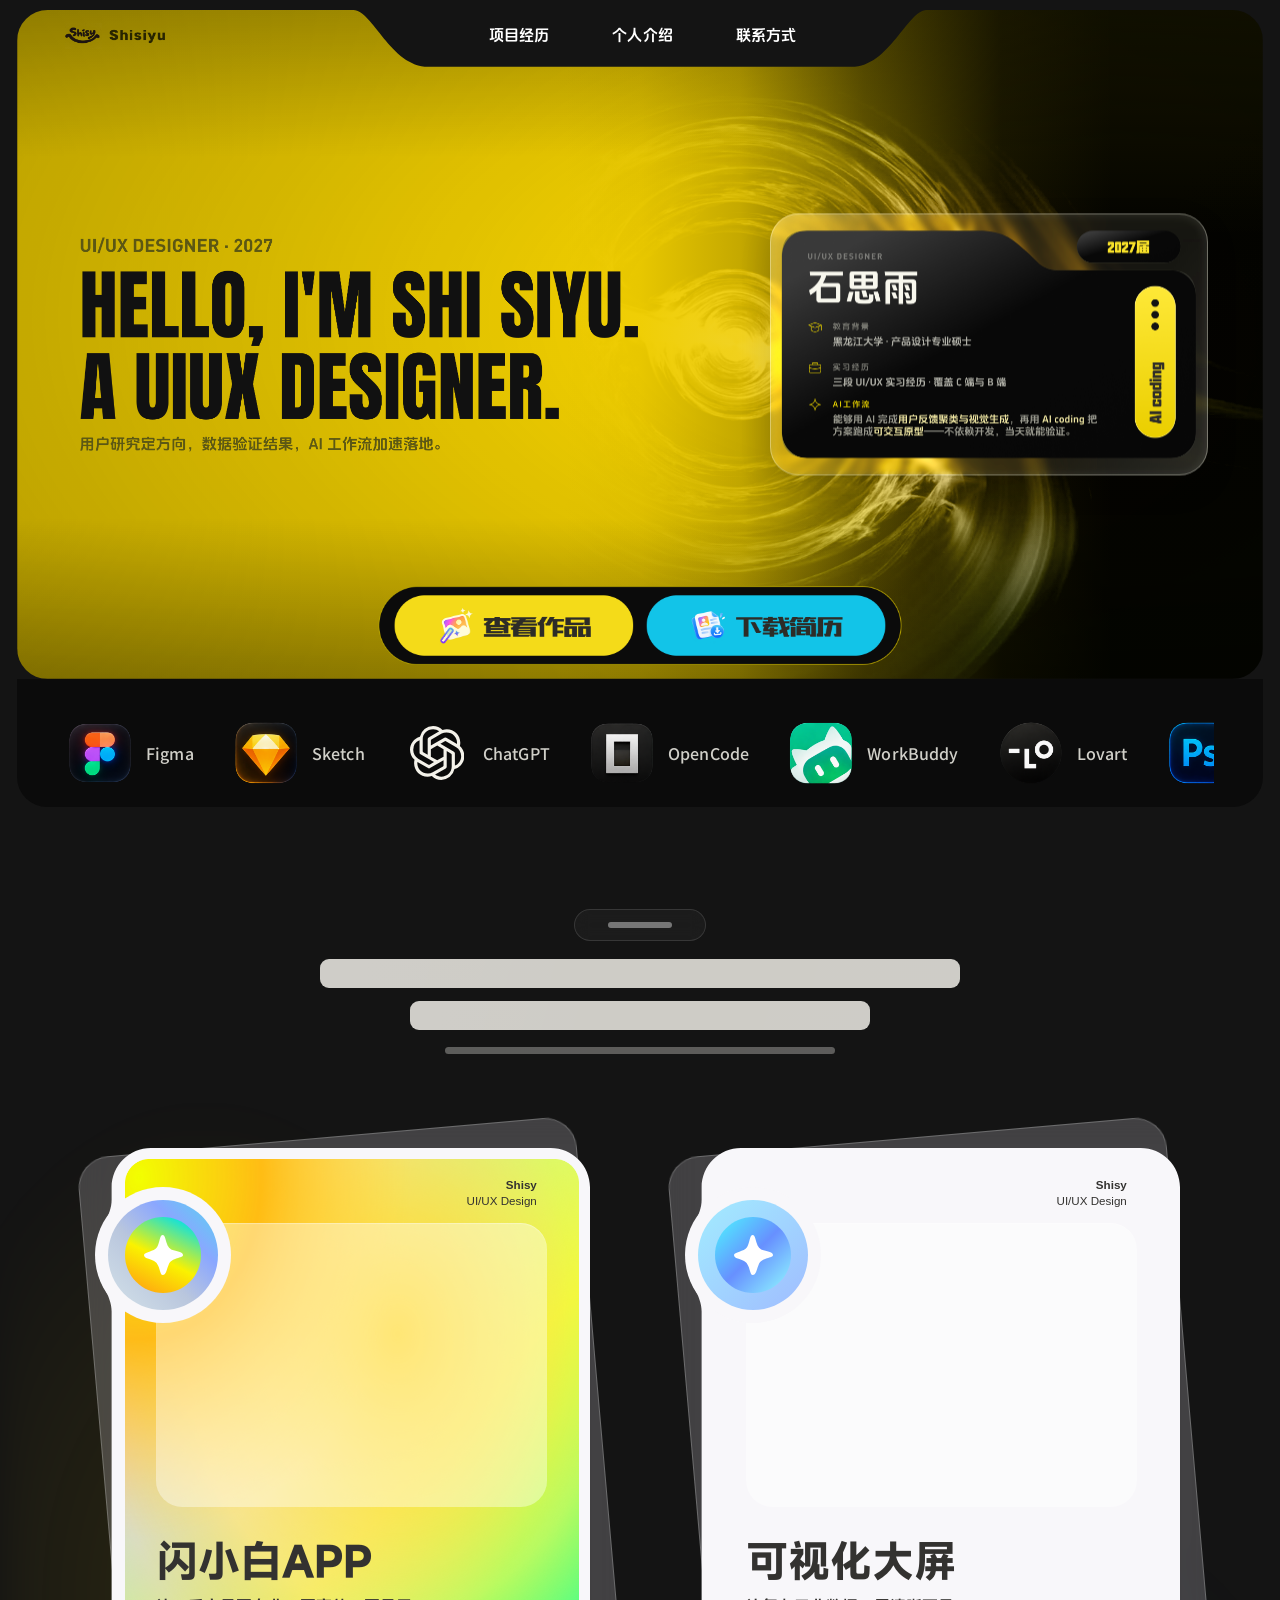
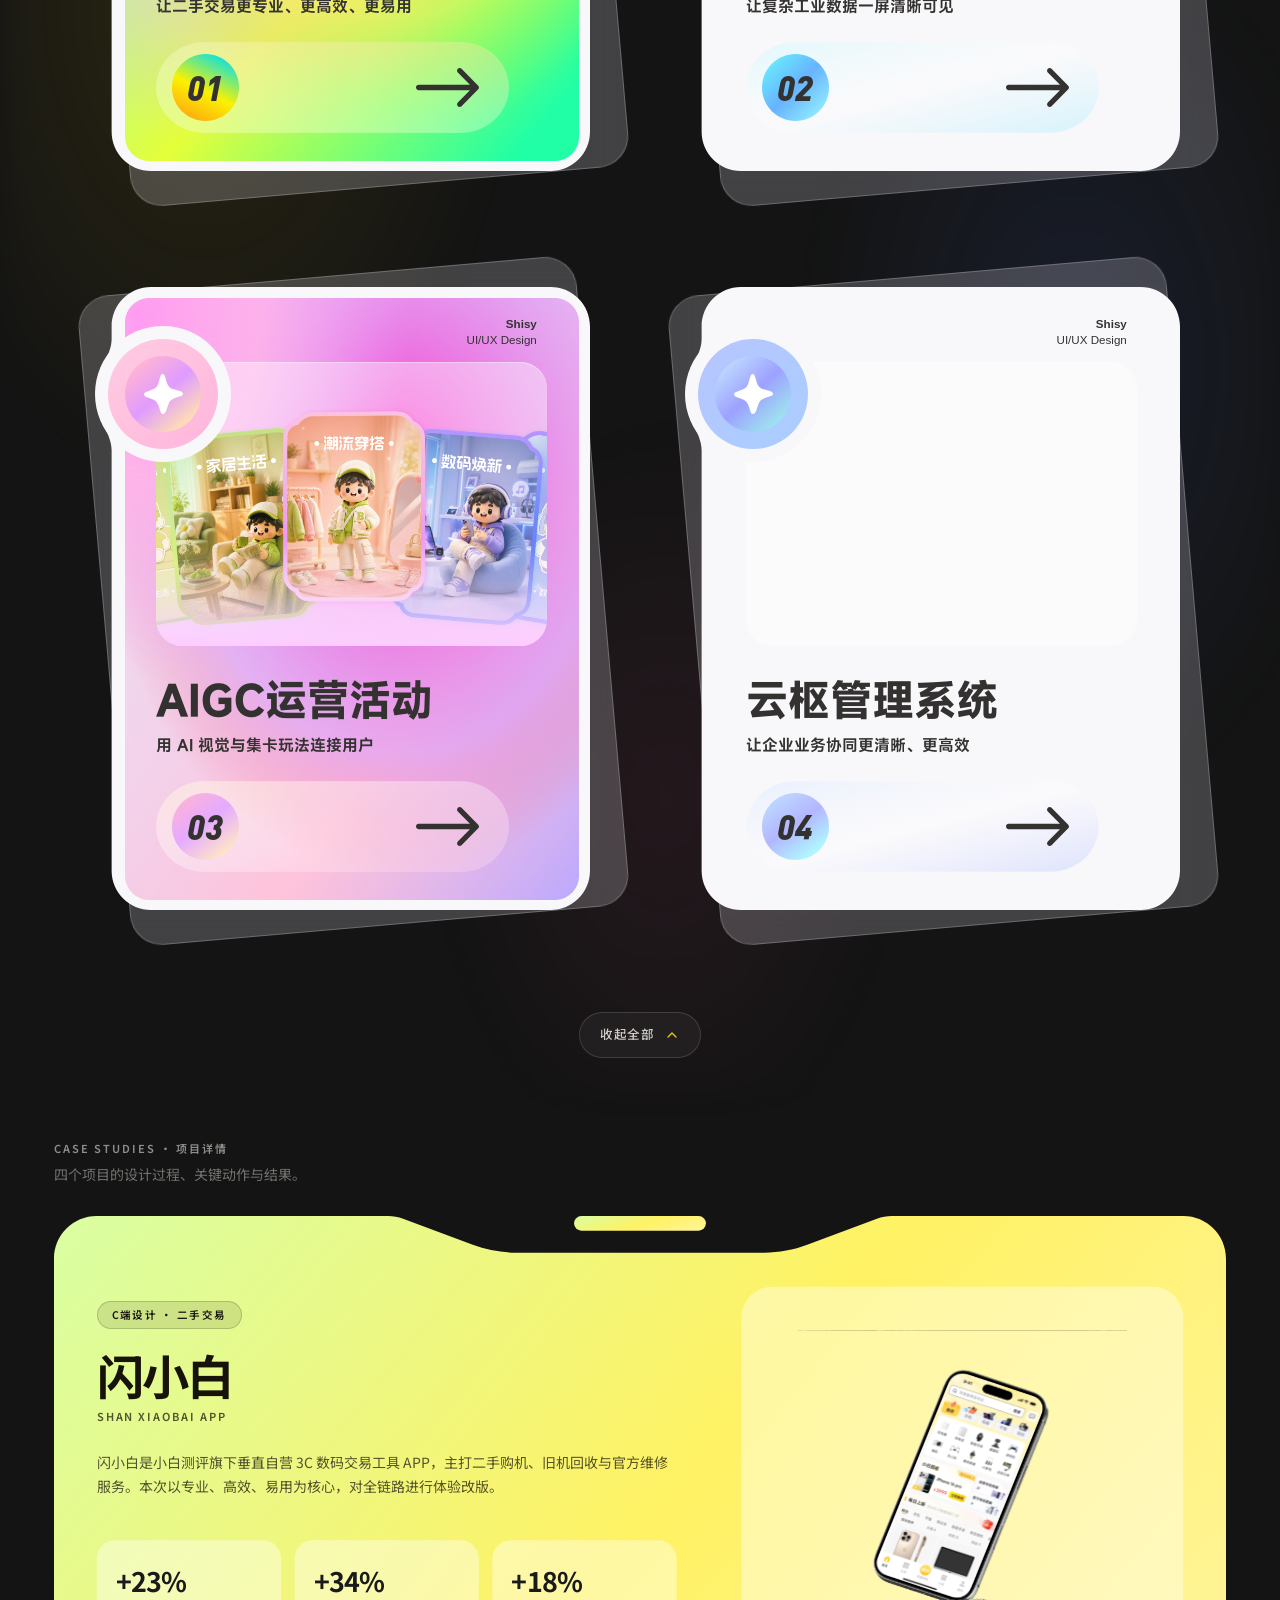
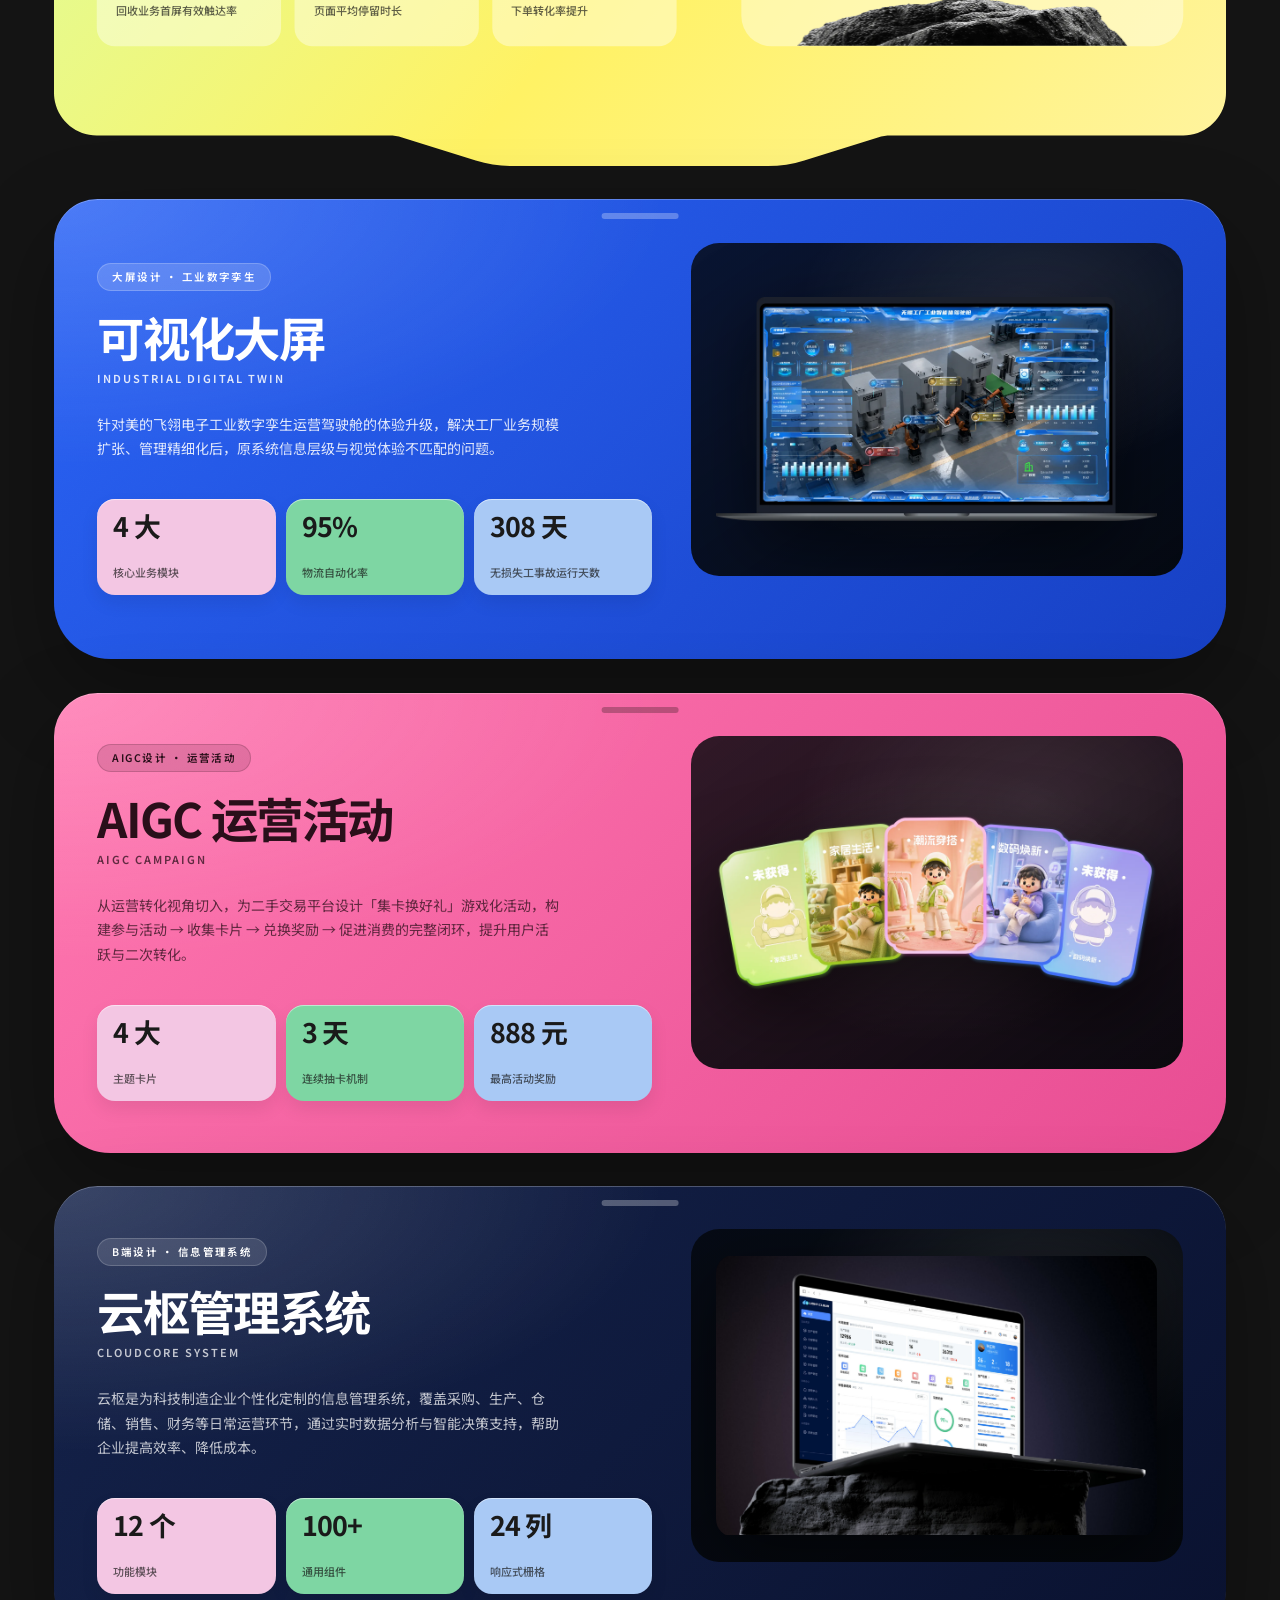
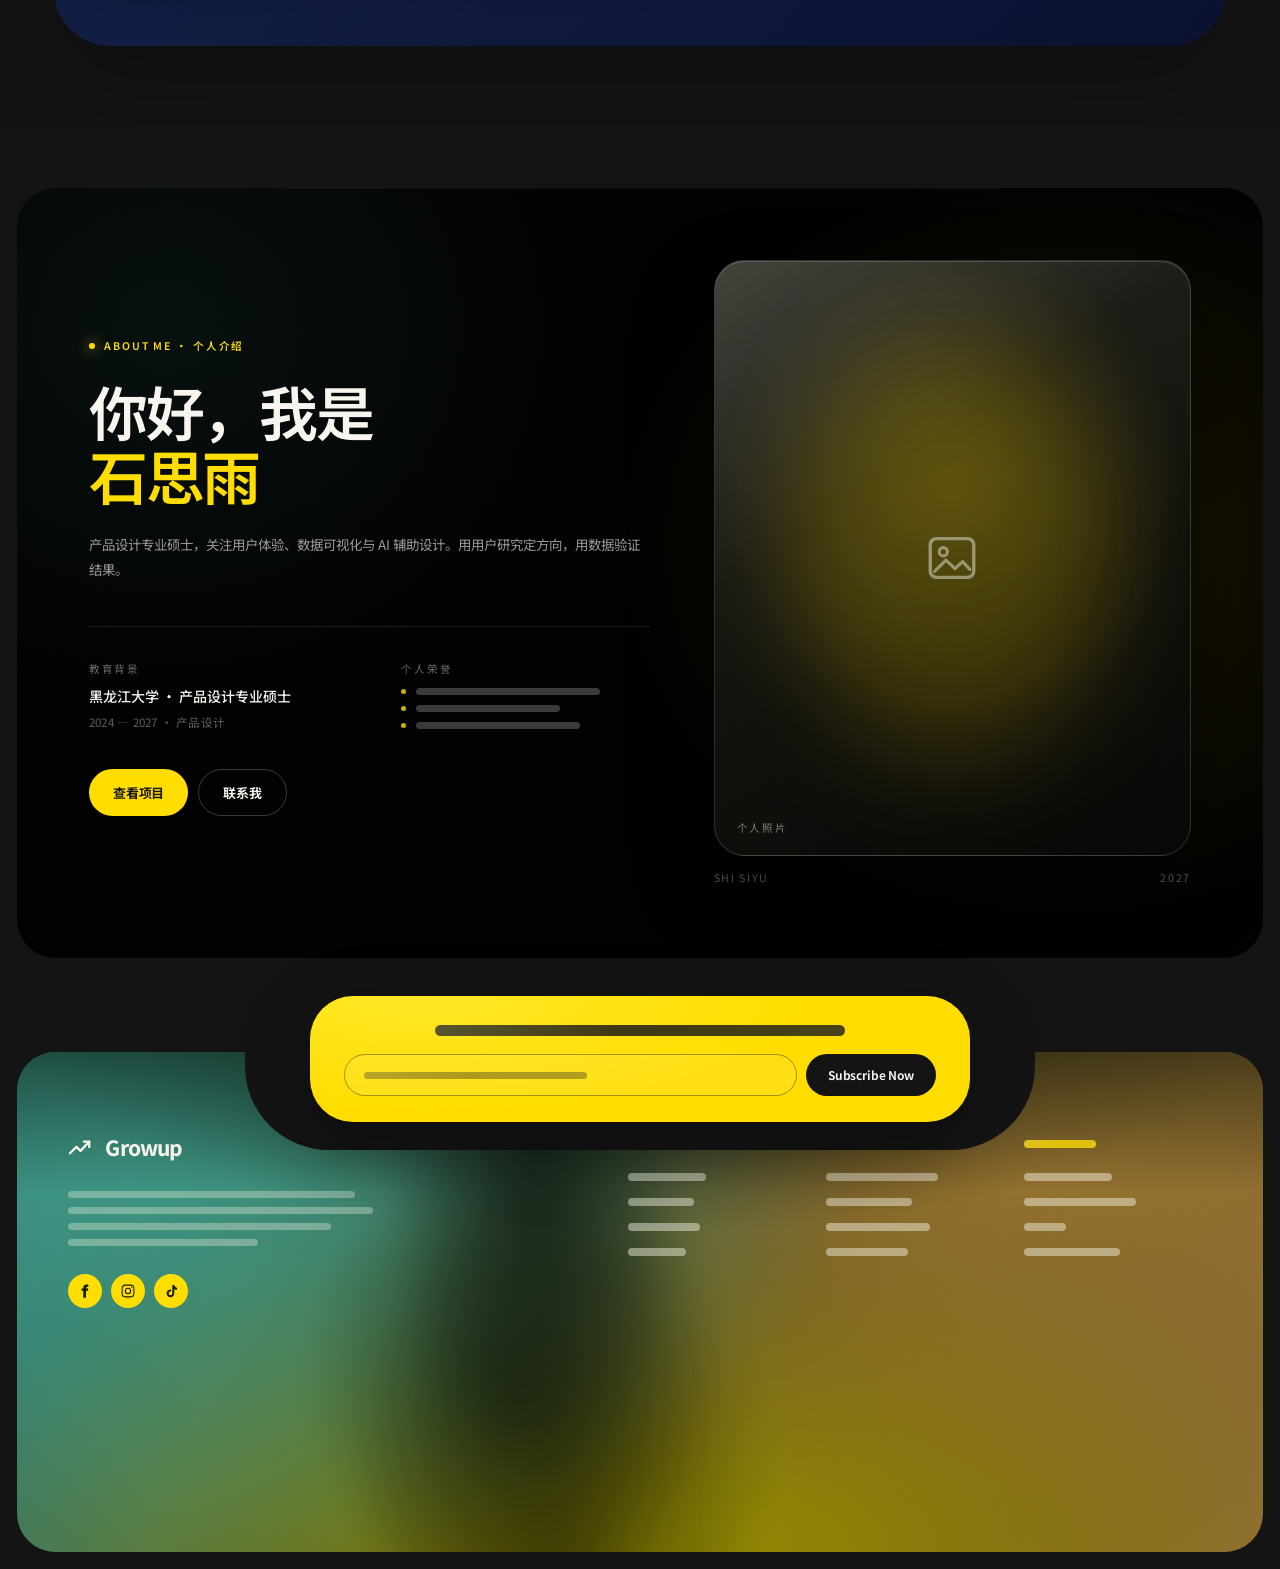
==== index.html @ ee3edb2d "Add three themed project case studies and direct portfolio links" ====
<!DOCTYPE html>
<html lang="zh-CN" class="js"><head>
  <meta charset="UTF-8">
  <meta name="viewport" content="width=device-width, initial-scale=1.0">
  <meta name="theme-color" content="#141414">
  <title>Fintech Layout Study — 排版复刻</title>
  <link rel="icon" href="data:image/svg+xml,%3Csvg xmlns='http://www.w3.org/2000/svg' viewBox='0 0 64 64'%3E%3Crect width='64' height='64' rx='16' fill='%23ffdd00'/%3E%3Cpath d='M12 42 26 28l8 8 18-20M40 16h12v12' fill='none' stroke='%23141414' stroke-width='5' stroke-linecap='round' stroke-linejoin='round'/%3E%3C/svg%3E">
  <script>document.documentElement.classList.add('js');</script>
  <link rel="preload" href="assets/fonts/anton-latin.woff2" as="font" type="font/woff2" crossorigin="">
  <link rel="stylesheet" href="assets/css/noto-sans-sc.css">
  <link rel="stylesheet" href="assets/css/style.css?v=20261119-projects3">
</head>
<body>

  <!-- ============================================================
       SVG SPRITE + SHAPES
       ============================================================ -->
  <svg class="svg-defs" aria-hidden="true" focusable="false">
    <defs>
      <symbol id="i-logo" viewBox="0 0 30 22">
        <path d="M2 17.5 8.7 10.8l4.2 4.2L21.9 5.5" fill="none" stroke="currentColor" stroke-width="2.4" stroke-linecap="round" stroke-linejoin="round"></path>
        <path d="M16.4 5.5h5.6v5.6" fill="none" stroke="currentColor" stroke-width="2.4" stroke-linecap="round" stroke-linejoin="round"></path>
      </symbol>

      <symbol id="i-search" viewBox="0 0 24 24">
        <circle cx="10.8" cy="10.8" r="6.8" fill="none" stroke="currentColor" stroke-width="1.8"></circle>
        <path d="m15.8 15.8 4.4 4.4" fill="none" stroke="currentColor" stroke-width="1.8" stroke-linecap="round"></path>
      </symbol>

      <symbol id="i-cap" viewBox="0 0 24 24">
        <path d="M2.5 9.2 12 4l9.5 5.2L12 14.5 2.5 9.2Z" fill="none" stroke="currentColor" stroke-width="1.4" stroke-linejoin="round"></path>
        <path d="M6.3 11.5v4.1c0 1.6 2.5 2.9 5.7 2.9s5.7-1.3 5.7-2.9v-4.1" fill="none" stroke="currentColor" stroke-width="1.4" stroke-linejoin="round"></path>
        <path d="M21.5 9.2v5.3" fill="none" stroke="currentColor" stroke-width="1.4" stroke-linecap="round"></path>
      </symbol>

      <symbol id="i-briefcase" viewBox="0 0 24 24">
        <rect x="3" y="7.2" width="18" height="12" rx="2.4" fill="none" stroke="currentColor" stroke-width="1.4"></rect>
        <path d="M9 7V5.5A1.5 1.5 0 0 1 10.5 4h3A1.5 1.5 0 0 1 15 5.5V7M3 12.2h18" fill="none" stroke="currentColor" stroke-width="1.4" stroke-linecap="round"></path>
        <path d="M10.2 12.2v2h3.6v-2" fill="none" stroke="currentColor" stroke-width="1.4"></path>
      </symbol>

      <symbol id="i-figma" viewBox="0 0 24 24">
        <path d="M15.852 8.981h-4.588V0h4.588c2.476 0 4.49 2.014 4.49 4.49s-2.014 4.491-4.49 4.491zM12.735 7.51h3.117c1.665 0 3.019-1.355 3.019-3.019s-1.355-3.019-3.019-3.019h-3.117V7.51zm0 1.471H8.148c-2.476 0-4.49-2.014-4.49-4.49S5.672 0 8.148 0h4.588v8.981zm-4.587-7.51c-1.665 0-3.019 1.355-3.019 3.019s1.354 3.02 3.019 3.02h3.117V1.471H8.148zm4.587 15.019H8.148c-2.476 0-4.49-2.014-4.49-4.49s2.014-4.49 4.49-4.49h4.588v8.98zM8.148 8.981c-1.665 0-3.019 1.355-3.019 3.019s1.355 3.019 3.019 3.019h3.117V8.981H8.148zM8.172 24c-2.489 0-4.515-2.014-4.515-4.49s2.014-4.49 4.49-4.49h4.588v4.441c0 2.503-2.047 4.539-4.563 4.539zm-.024-7.51a3.023 3.023 0 0 0-3.019 3.019c0 1.665 1.365 3.019 3.044 3.019 1.705 0 3.093-1.376 3.093-3.068v-2.97H8.148zm7.704 0h-.098c-2.476 0-4.49-2.014-4.49-4.49s2.014-4.49 4.49-4.49h.098c2.476 0 4.49 2.014 4.49 4.49s-2.014 4.49-4.49 4.49zm-.097-7.509c-1.665 0-3.019 1.355-3.019 3.019s1.355 3.019 3.019 3.019h.098c1.665 0 3.019-1.355 3.019-3.019s-1.355-3.019-3.019-3.019h-.098z" fill="currentColor"></path>
      </symbol>

      <symbol id="i-sketch" viewBox="0 0 24 24">
        <path d="M12 1.25l6.75 6.637V2L12 1.25zm0 0l-6.05 7h12.1l-6.05-7zm0 0L5.25 2v5.887L12 1.25zM5.25 2L0 9l4.416-.68L5.25 2zM0 9l11.959 13.703.008-.014L4.443 9H0zm18.75-7l.834 6.32L24 9l-5.25-7zM24 9h-4.506l-7.523 13.69.029.06L24 9zM12 22.75l-.031-.057-.008.012.039.045zM5.436 9l6.533 13.686L18.564 9H5.436Z" fill="currentColor"></path>
      </symbol>

      <symbol id="i-chatgpt" viewBox="0 0 24 24">
        <path d="M9.205 8.658v-2.26c0-.19.072-.333.238-.428l4.543-2.616c.619-.357 1.356-.523 2.117-.523 2.854 0 4.662 2.212 4.662 4.566 0 .167 0 .357-.024.547l-4.71-2.759a.797.797 0 00-.856 0l-5.97 3.473zm10.609 8.8V12.06c0-.333-.143-.57-.429-.737l-5.97-3.473 1.95-1.118a.433.433 0 01.476 0l4.543 2.617c1.309.76 2.189 2.378 2.189 3.948 0 1.808-1.07 3.473-2.76 4.163zM7.802 12.703l-1.95-1.142c-.167-.095-.239-.238-.239-.428V5.899c0-2.545 1.95-4.472 4.591-4.472 1 0 1.927.333 2.712.928L8.23 5.067c-.285.166-.428.404-.428.737v6.898zM12 15.128l-2.795-1.57v-3.33L12 8.658l2.795 1.57v3.33L12 15.128zm1.796 7.23c-1 0-1.927-.332-2.712-.927l4.686-2.712c.285-.166.428-.404.428-.737v-6.898l1.974 1.142c.167.095.238.238.238.428v5.233c0 2.545-1.974 4.472-4.614 4.472zm-5.637-5.303l-4.544-2.617c-1.308-.761-2.188-2.378-2.188-3.948A4.482 4.482 0 014.21 6.327v5.423c0 .333.143.571.428.738l5.947 3.449-1.95 1.118a.432.432 0 01-.476 0zm-.262 3.9c-2.688 0-4.662-2.021-4.662-4.519 0-.19.024-.38.047-.57l4.686 2.71c.286.167.571.167.856 0l5.97-3.448v2.26c0 .19-.07.333-.237.428l-4.543 2.616c-.619.357-1.356.523-2.117.523zm5.899 2.83a5.947 5.947 0 005.827-4.756C22.287 18.339 24 15.84 24 13.296c0-1.665-.713-3.282-1.998-4.448.119-.5.19-.999.19-1.498 0-3.401-2.759-5.947-5.946-5.947-.642 0-1.26.095-1.88.31A5.962 5.962 0 0010.205 0a5.947 5.947 0 00-5.827 4.757C1.713 5.447 0 7.945 0 10.49c0 1.666.713 3.283 1.998 4.448-.119.5-.19 1-.19 1.499 0 3.401 2.759 5.946 5.946 5.946.642 0 1.26-.095 1.88-.309a5.96 5.96 0 004.162 1.713z" fill="currentColor"></path>
      </symbol>

      <symbol id="i-opencode" viewBox="0 0 24 24">
        <path d="M22 24H2V0h20zM17 4.8H7v14.4h10z" fill="currentColor"></path>
      </symbol>

      <symbol id="i-wolkbuddy" viewBox="0 0 24 24">
        <path d="M5 4h14a3 3 0 0 1 3 3v7a3 3 0 0 1-3 3h-6l-4.5 3v-3H5a3 3 0 0 1-3-3V7a3 3 0 0 1 3-3Z" fill="none" stroke="currentColor" stroke-width="1.35" stroke-linejoin="round"></path>
        <circle cx="9" cy="10.5" r="1" fill="currentColor"></circle>
        <circle cx="15" cy="10.5" r="1" fill="currentColor"></circle>
        <path d="M9 13.5c.8.8 1.8 1.2 3 1.2s2.2-.4 3-1.2" fill="none" stroke="currentColor" stroke-width="1.35" stroke-linecap="round"></path>
      </symbol>

      <symbol id="i-lovart" viewBox="0 0 24 24">
        <path d="M12 2c1.3 5.8 3.9 8.4 9.7 9.7-5.8 1.3-8.4 3.9-9.7 9.7-1.3-5.8-3.9-8.4-9.7-9.7C8.1 10.4 10.7 7.8 12 2Z" fill="none" stroke="currentColor" stroke-width="1.35" stroke-linejoin="round"></path>
        <circle cx="19.2" cy="4.8" r="1.15" fill="currentColor"></circle>
      </symbol>

      <symbol id="i-ps" viewBox="0 0 32 32">
        <rect x="3" y="3" width="26" height="26" rx="6" fill="none" stroke="currentColor" stroke-width="1.5"></rect>
        <text x="16" y="21" text-anchor="middle" font-family="Noto Sans SC, Arial, sans-serif" font-size="11" font-weight="600" fill="currentColor">Ps</text>
      </symbol>

      <symbol id="i-ai" viewBox="0 0 32 32">
        <rect x="3" y="3" width="26" height="26" rx="6" fill="none" stroke="currentColor" stroke-width="1.5"></rect>
        <text x="16" y="21" text-anchor="middle" font-family="Noto Sans SC, Arial, sans-serif" font-size="11" font-weight="600" fill="currentColor">Ai</text>
      </symbol>

      <symbol id="i-c4d" viewBox="0 0 24 24">
        <path d="M12 2.8 21 7.5v9L12 21.2 3 16.5v-9L12 2.8Z" fill="none" stroke="currentColor" stroke-width="1.4" stroke-linejoin="round"></path>
        <path d="M3 7.5 12 12l9-4.5M12 12v9.2" fill="none" stroke="currentColor" stroke-width="1.4" stroke-linejoin="round"></path>
      </symbol>

      <symbol id="i-arrow" viewBox="0 0 24 24">
        <path d="M6 18 18 6M8.5 6H18v9.5" fill="none" stroke="currentColor" stroke-width="1.8" stroke-linecap="round" stroke-linejoin="round"></path>
      </symbol>

      <symbol id="i-chevron" viewBox="0 0 24 24">
        <path d="m6 9 6 6 6-6" fill="none" stroke="currentColor" stroke-width="1.8" stroke-linecap="round" stroke-linejoin="round"></path>
      </symbol>

      <symbol id="i-menu" viewBox="0 0 24 24">
        <path d="M4 8h16M4 16h16" fill="none" stroke="currentColor" stroke-width="1.8" stroke-linecap="round"></path>
      </symbol>

      <symbol id="i-close" viewBox="0 0 24 24">
        <path d="M6 6l12 12M18 6 6 18" fill="none" stroke="currentColor" stroke-width="1.8" stroke-linecap="round"></path>
      </symbol>

      <symbol id="i-star8" viewBox="0 0 44 44">
        <g fill="none" stroke="currentColor" stroke-width="1.25" stroke-linecap="round">
          <path d="M22 3v38M3 22h38M8.6 8.6l26.8 26.8M35.4 8.6 8.6 35.4"></path>
          <circle cx="22" cy="22" r="2.2"></circle>
        </g>
      </symbol>

      <symbol id="i-rings" viewBox="0 0 54 40">
        <g fill="none" stroke="currentColor" stroke-width="1.3">
          <circle cx="19" cy="20" r="14.5"></circle>
          <circle cx="35" cy="20" r="14.5"></circle>
        </g>
      </symbol>

      <symbol id="i-star4" viewBox="0 0 48 48">
        <path d="M24 2.5c2.2 14.2 7.3 19.3 21.5 21.5C31.3 26.2 26.2 31.3 24 45.5 21.8 31.3 16.7 26.2 2.5 24 16.7 21.8 21.8 16.7 24 2.5Z" fill="none" stroke="currentColor" stroke-width="1.35" stroke-linejoin="round"></path>
      </symbol>

      <symbol id="i-eyes" viewBox="0 0 78 44">
        <path d="M22 2C10.4 2 1 10.7 1 22s9.4 20 21 20c7 0 13.1-3.1 17-8 3.9 4.9 10 8 17 8 11.6 0 21-9 21-20S67.6 2 56 2c-7 0-13.1 3.1-17 8-3.9-4.9-10-8-17-8Z" fill="currentColor"></path>
        <ellipse cx="16.6" cy="18.6" rx="7.1" ry="5.8" fill="#fff" transform="rotate(-27 16.6 18.6)"></ellipse>
        <ellipse cx="60.4" cy="18.6" rx="7.1" ry="5.8" fill="#fff" transform="rotate(27 60.4 18.6)"></ellipse>
      </symbol>

      <symbol id="i-award" viewBox="0 0 34 34">
        <circle cx="17" cy="17" r="14.6" fill="none" stroke="currentColor" stroke-width="1.2"></circle>
        <path d="M17 8.4c1.1 4.7 2.9 6.5 7.6 7.6-4.7 1.1-6.5 2.9-7.6 7.6-1.1-4.7-2.9-6.5-7.6-7.6 4.7-1.1 6.5-2.9 7.6-7.6Z" fill="currentColor"></path>
        <path d="M9.2 25.4c2.2 1.7 4.7 2.6 7.8 2.6s5.7-.9 7.8-2.6" fill="none" stroke="currentColor" stroke-width="1.2" stroke-linecap="round"></path>
      </symbol>

      <symbol id="i-award-alt" viewBox="0 0 34 34">
        <circle cx="17" cy="17" r="14.6" fill="none" stroke="currentColor" stroke-width="1.2"></circle>
        <path d="M9 23.5 13.2 15l3.7 5.2 3.8-8 4.4 11.3" fill="none" stroke="currentColor" stroke-width="1.25" stroke-linecap="round" stroke-linejoin="round"></path>
        <circle cx="17" cy="17" r="12.7" fill="none" stroke="currentColor" stroke-width="1.2" stroke-dasharray="1 4" opacity=".5"></circle>
      </symbol>

      <symbol id="i-image" viewBox="0 0 24 24">
        <rect x="3" y="4" width="18" height="16" rx="2.5" fill="none" stroke="currentColor" stroke-width="1.4"></rect>
        <circle cx="8.4" cy="9.4" r="1.7" fill="none" stroke="currentColor" stroke-width="1.3"></circle>
        <path d="m4.8 17.5 4.7-4.6 3.7 3.5 3.2-2.9 3 3.2" fill="none" stroke="currentColor" stroke-width="1.3" stroke-linecap="round" stroke-linejoin="round"></path>
      </symbol>

      <symbol id="i-facebook" viewBox="0 0 24 24">
        <path d="M14 8.2V6.7c0-.7.4-1.1 1.2-1.1h1.7V2.3c-.4-.1-1.5-.1-2.8-.1-2.8 0-4.7 1.7-4.7 4.8v1.2H6.8v3.4h2.6V22h4.1v-10.4h3l.4-3.4h-3Z" fill="currentColor"></path>
      </symbol>

      <symbol id="i-instagram" viewBox="0 0 24 24">
        <g fill="none" stroke="currentColor" stroke-width="1.6">
          <rect x="3.2" y="3.2" width="17.6" height="17.6" rx="5"></rect>
          <circle cx="12" cy="12" r="4"></circle>
          <circle cx="17.5" cy="6.7" r=".9" fill="currentColor" stroke="none"></circle>
        </g>
      </symbol>

      <symbol id="i-tiktok" viewBox="0 0 24 24">
        <path d="M14.1 3h3c.3 2.2 1.7 3.8 4 4.1v3.1a8 8 0 0 1-4.1-1.3v6.6a5.8 5.8 0 1 1-5-5.7v3.2a2.7 2.7 0 1 0 1.9 2.6V3Z" fill="currentColor"></path>
      </symbol>

      <symbol id="i-check" viewBox="0 0 24 24">
        <path d="m4 12.5 5 5L20 6" fill="none" stroke="currentColor" stroke-width="2.2" stroke-linecap="round" stroke-linejoin="round"></path>
      </symbol>

      <!-- Wavy cards: outer-left, centre, outer-right -->
      <clipPath id="clip-card-left" clipPathUnits="objectBoundingBox">
        <path d="M.06 0H.985C.995 0 1 .015 1 .035V.18C1 .27.987 .33.987 .42s.013.24.013.33v.215C1 .985.995 1 .985 1H.06C.025 1 0 .975 0 .94V.06C0 .025.025 0 .06 0Z"></path>
      </clipPath>
      <clipPath id="clip-card-mid" clipPathUnits="objectBoundingBox">
        <path d="M.02 0H.98C.99 0 1 .01 1 .02v.18c0 .09-.013.15-.013.24s.013.15.013.24v.3C1 .99.99 1 .98 1H.02C.01 1 0 .99 0 .98v-.3c0-.09.013-.15.013-.24S0 .35 0 .26V.02C0 .01.01 0 .02 0Z"></path>
      </clipPath>
      <clipPath id="clip-card-right" clipPathUnits="objectBoundingBox">
        <path d="M.02 0H.94C.975 0 1 .025 1 .06v.88C1 .975.975 1 .94 1H.02C.01 1 0 .99 0 .98v-.33c0-.09.013-.15.013-.24S0 .33 0 .24V.02C0 .01.01 0 .02 0Z"></path>
      </clipPath>

      <!-- Large panels: top scoop + bottom lip -->
      <clipPath id="clip-panel" clipPathUnits="objectBoundingBox">
        <path d="M.045 0H.335C.4 0 .43 .062 .5 .062S.6 0 .665 0H.955C.98 0 1 .02 1 .045V.9C1 .93.98 .952.955 .952H.67C.62 .952 .6 1 .54 1H.46C.4 1 .38 .952 .33 .952H.045C.02 .952 0 .93 0 .9V.045C0 .02.02 0 .045 0Z"></path>
      </clipPath>

      <clipPath id="clip-panel-top" clipPathUnits="objectBoundingBox">
        <path d="M.045 0H.335C.4 0 .43 .062 .5 .062S.6 0 .665 0H.955C.98 0 1 .02 1 .045V.955C1 .98.98 1 .955 1H.045C.02 1 0 .98 0 .955V.045C0 .02.02 0 .045 0Z"></path>
      </clipPath>

      <!-- The desktop navigation is a cutout in the hero media itself. -->
      <clipPath id="clip-hero-navigation" clipPathUnits="objectBoundingBox">
        <path d="M0 0H.27C.285 0 .30 .085 .33 .085H.67C.70 .085 .715 0 .73 0H1V1H0Z"></path>
      </clipPath>

      <!-- Exported card foreground; the rear glass is rendered live in CSS. -->
      <clipPath id="clip-hero-card-foreground" clipPathUnits="objectBoundingBox">
        <path transform="scale(.0005773672 .0009689922)" d="M148 66H825C930 66 967 105 1026 158L1066 198Q1095 223 1140 223H1584Q1684 223 1684 323V864Q1684 964 1584 964H148Q48 964 48 864V166Q48 66 148 66Z"></path>
        <rect x=".7009238" y=".0639535" width=".2367206" height=".1240310" rx=".0369515" ry=".0620155"></rect>
      </clipPath>

      <!-- Name card: black inner card with a scooped top-right shoulder -->
      <clipPath id="clip-profile-inner" clipPathUnits="objectBoundingBox">
        <path d="M.06 0H.5C.555 0 .58 .03 .605 .08L.655 .18C.675 .22 .71 .245 .76 .245H.94C.975 .245 1 .27 1 .305V.94C1 .975 .975 1 .94 1H.06C.025 1 0 .975 0 .94V.06C0 .025 .025 0 .06 0Z"></path>
      </clipPath>
    </defs>
  </svg>

  <!-- ============================================================
       HERO
       ============================================================ -->
  <div class="hero-wrap">

    <header class="site-header">
      <div class="header-inner">
        <a class="brand" href="#" aria-label="Shisy Shisiyu 首页">
          <img class="brand-logo" src="assets/hero/logo.png" alt="Shisy Shisiyu">
        </a>

        <nav class="nav-links" aria-label="主导航" style="width: 240.021px; height: 50.6667px;">
          <a href="#projects" style="font-size: 15px;">项目经历</a>
          <a href="#about" style="font-size: 15px;">个人介绍</a>
          <a href="#contact" style="font-size: 15px;">联系方式</a>
        </nav>

        <div class="header-actions">
          <button class="icon-btn menu-btn" type="button" aria-label="Open menu" aria-expanded="false">
            <svg><use href="#i-menu"></use></svg>
          </button>
        </div>
      </div>

      <div class="mobile-panel" aria-label="Mobile navigation">
        <nav>
          <a href="#projects">项目经历 <svg><use href="#i-arrow"></use></svg></a>
          <a href="#about">个人介绍 <svg><use href="#i-arrow"></use></svg></a>
          <a href="#contact">联系方式 <svg><use href="#i-arrow"></use></svg></a>
        </nav>
      </div>
    </header>

    <section class="hero" aria-label="Hero">
      <div class="hero-card hero-design">
        <svg class="hero-notch" viewBox="0 0 1440 110" preserveAspectRatio="none" aria-hidden="true">
          <path d="M394 0C426 0 438 110 490 110H1440V0Z" fill="currentColor"></path>
        </svg>

        <div class="hero-media" aria-hidden="true">
          <video class="hero-media-video" muted="" loop="" playsinline="" preload="none" poster="assets/video/hero-poster.jpg?v=20261119-highlight1" disablepictureinpicture="">
            <source src="assets/video/hero.mp4?v=20261119-highlight1" type="video/mp4">
          </video>
          <span class="hero-media-color"></span>
          <span class="hero-media-tint"></span>
          <span class="hero-media-vignette"></span>
        </div>

        <img class="hero-design-copy" src="assets/hero/copy.png" alt="UI/UX Designer 2027。Hello, I'm Shi Siyu. A UIUX Designer. 用户研究定方向，数据验证结果，AI 工作流加速落地。">
        <div class="hero-design-card">
          <img class="hero-design-card-foreground" src="assets/hero/card.png" alt="石思雨个人名片：2027届，UI/UX Designer，黑龙江大学产品设计专业硕士，三段 UI/UX 实习经历，覆盖 C 端与 B 端，AI 工作流。">
        </div>

        <div class="hero-design-cta">
          <img src="assets/hero/cta.png" alt="查看作品 / 下载简历">
          <a class="hero-design-cta-link hero-design-cta-link--left" href="#projects" aria-label="查看作品"></a>
          <a class="hero-design-cta-link hero-design-cta-link--right" href="assets/shi-siyu-resume.pdf" download="" aria-label="下载简历" style="font-size: 16px;"></a>
        </div>
      </div>
      <div class="hero-foot">
        <div class="skills-band" aria-label="Skills and tools">
          <div class="skills-viewport">
            <div class="skills-track is-marquee">
              <div class="skills-set" role="list">
                <span class="skill-chip" role="listitem">
                  <span class="skill-icon"><img src="assets/icons/figma.png" alt="" aria-hidden="true" draggable="false"></span>
                  <span class="skill-name">Figma</span>
                </span>
                <span class="skill-chip" role="listitem">
                  <span class="skill-icon"><img src="assets/icons/sketch.png" alt="" aria-hidden="true" draggable="false"></span>
                  <span class="skill-name">Sketch</span>
                </span>
                <span class="skill-chip" role="listitem">
                  <span class="skill-icon"><svg viewBox="0 0 24 24" aria-hidden="true"><use href="#i-chatgpt"></use></svg></span>
                  <span class="skill-name">ChatGPT</span>
                </span>
                <span class="skill-chip" role="listitem">
                  <span class="skill-icon"><img src="assets/icons/opencode.png" alt="" aria-hidden="true" draggable="false"></span>
                  <span class="skill-name">OpenCode</span>
                </span>
                <span class="skill-chip" role="listitem">
                  <span class="skill-icon"><img src="assets/icons/wolkbuddy.png" alt="" aria-hidden="true" draggable="false"></span>
                  <span class="skill-name">WorkBuddy</span>
                </span>
                <span class="skill-chip" role="listitem">
                  <span class="skill-icon"><img src="assets/icons/lovart.png" alt="" aria-hidden="true" draggable="false"></span>
                  <span class="skill-name">Lovart</span>
                </span>
                <span class="skill-chip" role="listitem">
                  <span class="skill-icon"><img src="assets/icons/ps.png" alt="" aria-hidden="true" draggable="false"></span>
                  <span class="skill-name">PS</span>
                </span>
                <span class="skill-chip" role="listitem">
                  <span class="skill-icon"><img src="assets/icons/ai.png" alt="" aria-hidden="true" draggable="false"></span>
                  <span class="skill-name">AI</span>
                </span>
                <span class="skill-chip" role="listitem">
                  <span class="skill-icon"><img src="assets/icons/c4d.png" alt="" aria-hidden="true" draggable="false"></span>
                  <span class="skill-name">C4D</span>
                </span>
              </div>
            <div class="skills-set skills-set--clone" role="list" aria-hidden="true">
                <span class="skill-chip" role="listitem">
                  <span class="skill-icon"><img src="assets/icons/figma.png" alt="" aria-hidden="true" draggable="false"></span>
                  <span class="skill-name">Figma</span>
                </span>
                <span class="skill-chip" role="listitem">
                  <span class="skill-icon"><img src="assets/icons/sketch.png" alt="" aria-hidden="true" draggable="false"></span>
                  <span class="skill-name">Sketch</span>
                </span>
                <span class="skill-chip" role="listitem">
                  <span class="skill-icon"><svg viewBox="0 0 24 24" aria-hidden="true"><use href="#i-chatgpt"></use></svg></span>
                  <span class="skill-name">ChatGPT</span>
                </span>
                <span class="skill-chip" role="listitem">
                  <span class="skill-icon"><img src="assets/icons/opencode.png" alt="" aria-hidden="true" draggable="false"></span>
                  <span class="skill-name">OpenCode</span>
                </span>
                <span class="skill-chip" role="listitem">
                  <span class="skill-icon"><img src="assets/icons/wolkbuddy.png" alt="" aria-hidden="true" draggable="false"></span>
                  <span class="skill-name">WorkBuddy</span>
                </span>
                <span class="skill-chip" role="listitem">
                  <span class="skill-icon"><img src="assets/icons/lovart.png" alt="" aria-hidden="true" draggable="false"></span>
                  <span class="skill-name">Lovart</span>
                </span>
                <span class="skill-chip" role="listitem">
                  <span class="skill-icon"><img src="assets/icons/ps.png" alt="" aria-hidden="true" draggable="false"></span>
                  <span class="skill-name">PS</span>
                </span>
                <span class="skill-chip" role="listitem">
                  <span class="skill-icon"><img src="assets/icons/ai.png" alt="" aria-hidden="true" draggable="false"></span>
                  <span class="skill-name">AI</span>
                </span>
                <span class="skill-chip" role="listitem">
                  <span class="skill-icon"><img src="assets/icons/c4d.png" alt="" aria-hidden="true" draggable="false"></span>
                  <span class="skill-name">C4D</span>
                </span>
              </div></div>
          </div>
        </div>
      </div>
    </section>
  </div>

  <main>
    <!-- ============================================================
         PROJECT SHOWCASE
         ============================================================ -->
    <section class="essentials projects" id="projects" aria-label="项目展示">
      <div class="container">
        <div class="section-head reveal is-visible">
          <span class="tag"><span class="sk is-title" style="width:66%;height:6px;opacity:.4"></span></span>
          <div class="section-title">
            <span class="sk is-title" style="width:min(640px,70%)"></span>
            <span class="sk is-title" style="width:min(460px,52%)"></span>
          </div>
          <span class="sk is-body section-sub" style="width:min(390px,46%);height:7px"></span>
        </div>

        <div class="project-card-grid">
          <article class="case-card case-card--1" aria-labelledby="project-title-1">
            <a class="case-card__link" href="projects/shanxiaobai.html" aria-label="查看闪小白APP项目详情">
              <img class="case-card__asset case-card__outline" src="assets/projects/cards/card-1-vector-1.svg" width="935" height="1179" style="left:0.105597%;top:1.869919%;width:98.732841%" alt="" aria-hidden="true" loading="lazy" decoding="async">
              <img class="case-card__asset case-card__background" src="assets/projects/cards/background-1.png?v=20261119-projects2" width="860" height="1139" style="left:5.913411%;top:3.495935%;width:90.813094%" alt="" aria-hidden="true" loading="lazy" decoding="async">
              <span class="case-card__media-panel" aria-hidden="true"></span>
              <img class="case-card__asset case-card__cover" src="assets/projects/cards/cover-1.png?v=20261119-projects2" width="594" height="568" style="left:19.333897%;top:10.894309%;width:62.714678%" alt="闪小白APP项目封面" loading="lazy" decoding="async">
              <img class="case-card__asset case-card__badge-white" src="assets/projects/cards/card-1-vector-9.svg" width="257" height="257" style="left:0.000000%;top:7.886179%;width:27.138332%" alt="" aria-hidden="true" loading="lazy" decoding="async">
              <img class="case-card__asset case-card__badge-ring" src="assets/projects/cards/card-1-vector-6.svg" width="207" height="207" style="left:2.639916%;top:9.918699%;width:21.858501%" alt="" aria-hidden="true" loading="lazy" decoding="async">
              <img class="case-card__asset case-card__badge-core" src="assets/projects/cards/card-1-vector-2.svg" width="144" height="143" style="left:6.019007%;top:12.520325%;width:15.205913%" alt="" aria-hidden="true" loading="lazy" decoding="async">
              <img class="case-card__asset case-card__star" src="assets/projects/cards/card-1-vector-3.svg" width="74" height="76" style="left:9.714889%;top:15.284553%;width:7.814150%" alt="" aria-hidden="true" loading="lazy" decoding="async">
              <img class="case-card__asset case-card__entry" src="assets/projects/cards/card-1-vector-8.svg" width="667" height="173" style="left:12.196410%;top:77.845528%;width:70.432946%" alt="" aria-hidden="true" loading="lazy" decoding="async">
              <img class="case-card__asset case-card__number-bg" src="assets/projects/cards/card-1-vector-10.svg" width="126" height="126" style="left:15.417107%;top:79.756098%;width:13.305174%" alt="" aria-hidden="true" loading="lazy" decoding="async">
              <img class="case-card__asset case-card__arrow" src="assets/projects/cards/card-1-vector-4.svg" width="120" height="74" style="left:64.097149%;top:81.884569%;width:12.671595%" alt="" aria-hidden="true" loading="lazy" decoding="async">
              <span class="case-card__signature" aria-hidden="true"><strong>Shisy</strong><span>UI/UX Design</span></span>
              <h3 class="case-card__title" id="project-title-1">闪小白APP</h3>
              <p class="case-card__description">让二手交易更专业、更高效、更易用</p>
              <span class="case-card__number" aria-hidden="true">01</span>
            </a>
          </article>
          <article class="case-card case-card--2" aria-labelledby="project-title-2">
            <a class="case-card__link" href="projects/dashboard.html" aria-label="查看可视化大屏项目详情">
              <img class="case-card__asset case-card__outline" src="assets/projects/cards/card-2-vector-1.svg" width="935" height="1179" style="left:0.105597%;top:1.869919%;width:98.732841%" alt="" aria-hidden="true" loading="lazy" decoding="async">
              <img class="case-card__asset case-card__background" src="assets/projects/cards/background-2.png?v=20261119-projects2" width="860" height="1139" style="left:5.913411%;top:3.495935%;width:90.813094%" alt="" aria-hidden="true" loading="lazy" decoding="async">
              <span class="case-card__media-panel" aria-hidden="true"></span>
              <img class="case-card__asset case-card__cover" src="assets/projects/cards/cover-2.png?v=20261119-projects2" width="740" height="538" style="left:12.249208%;top:14.146341%;width:78.141499%" alt="可视化大屏项目封面" loading="lazy" decoding="async">
              <img class="case-card__asset case-card__badge-white" src="assets/projects/cards/card-2-vector-6.svg" width="257" height="257" style="left:0.000000%;top:7.886179%;width:27.138332%" alt="" aria-hidden="true" loading="lazy" decoding="async">
              <img class="case-card__asset case-card__badge-ring" src="assets/projects/cards/card-2-vector-4.svg" width="207" height="207" style="left:2.639916%;top:9.918699%;width:21.858501%" alt="" aria-hidden="true" loading="lazy" decoding="async">
              <img class="case-card__asset case-card__badge-core" src="assets/projects/cards/card-2-vector-7.svg" width="144" height="143" style="left:6.019007%;top:12.520325%;width:15.205913%" alt="" aria-hidden="true" loading="lazy" decoding="async">
              <img class="case-card__asset case-card__star" src="assets/projects/cards/card-2-vector-8.svg" width="74" height="76" style="left:9.714889%;top:15.284553%;width:7.814150%" alt="" aria-hidden="true" loading="lazy" decoding="async">
              <img class="case-card__asset case-card__entry" src="assets/projects/cards/card-2-vector-9.svg" width="667" height="173" style="left:12.196410%;top:77.845528%;width:70.432946%" alt="" aria-hidden="true" loading="lazy" decoding="async">
              <img class="case-card__asset case-card__number-bg" src="assets/projects/cards/card-2-vector-10.svg" width="126" height="126" style="left:15.417107%;top:79.756098%;width:13.305174%" alt="" aria-hidden="true" loading="lazy" decoding="async">
              <img class="case-card__asset case-card__arrow" src="assets/projects/cards/card-2-vector-2.svg" width="120" height="74" style="left:64.097149%;top:81.884569%;width:12.671595%" alt="" aria-hidden="true" loading="lazy" decoding="async">
              <span class="case-card__signature" aria-hidden="true"><strong>Shisy</strong><span>UI/UX Design</span></span>
              <h3 class="case-card__title" id="project-title-2">可视化大屏</h3>
              <p class="case-card__description">让复杂工业数据一屏清晰可见</p>
              <span class="case-card__number" aria-hidden="true">02</span>
            </a>
          </article>
          <article class="case-card case-card--3" aria-labelledby="project-title-3">
            <a class="case-card__link" href="projects/aigc.html" aria-label="查看AIGC运营活动项目详情">
              <img class="case-card__asset case-card__outline" src="assets/projects/cards/card-3-vector-4.svg" width="935" height="1179" style="left:0.105597%;top:1.869919%;width:98.732841%" alt="" aria-hidden="true" loading="lazy" decoding="async">
              <img class="case-card__asset case-card__background" src="assets/projects/cards/background-3.png?v=20261119-projects2" width="860" height="1139" style="left:5.913411%;top:3.495935%;width:90.813094%" alt="" aria-hidden="true" loading="lazy" decoding="async">
              <span class="case-card__media-panel" aria-hidden="true"></span>
              <div class="case-card__cover-clip">
              <img class="case-card__asset case-card__cover" src="assets/projects/cards/cover-3.png?v=20261119-projects2" width="1137" height="440" style="left:-25.810811%;top:15.985130%;width:153.648649%" alt="AIGC运营活动项目封面" loading="lazy" decoding="async">
              </div>
              <img class="case-card__asset case-card__cover-fade" src="assets/projects/cards/card-3-vector-9.svg" width="740" height="192" style="left:12.249208%;top:41.463415%;width:78.141499%" alt="" aria-hidden="true" loading="lazy" decoding="async">
              <img class="case-card__asset case-card__badge-white" src="assets/projects/cards/card-3-vector-7.svg" width="257" height="257" style="left:0.000000%;top:7.886179%;width:27.138332%" alt="" aria-hidden="true" loading="lazy" decoding="async">
              <img class="case-card__asset case-card__badge-ring" src="assets/projects/cards/card-3-vector-11.svg" width="207" height="207" style="left:2.639916%;top:9.918699%;width:21.858501%" alt="" aria-hidden="true" loading="lazy" decoding="async">
              <img class="case-card__asset case-card__badge-core" src="assets/projects/cards/card-3-vector-2.svg" width="144" height="143" style="left:6.019007%;top:12.520325%;width:15.205913%" alt="" aria-hidden="true" loading="lazy" decoding="async">
              <img class="case-card__asset case-card__star" src="assets/projects/cards/card-3-vector-10.svg" width="74" height="76" style="left:9.714889%;top:15.284553%;width:7.814150%" alt="" aria-hidden="true" loading="lazy" decoding="async">
              <img class="case-card__asset case-card__entry" src="assets/projects/cards/card-3-vector-12.svg" width="667" height="173" style="left:12.196410%;top:77.845528%;width:70.432946%" alt="" aria-hidden="true" loading="lazy" decoding="async">
              <img class="case-card__asset case-card__number-bg" src="assets/projects/cards/card-3-vector-8.svg" width="126" height="126" style="left:15.417107%;top:79.756098%;width:13.305174%" alt="" aria-hidden="true" loading="lazy" decoding="async">
              <img class="case-card__asset case-card__arrow" src="assets/projects/cards/card-3-vector-5.svg" width="120" height="74" style="left:64.097149%;top:81.884569%;width:12.671595%" alt="" aria-hidden="true" loading="lazy" decoding="async">
              <span class="case-card__signature" aria-hidden="true"><strong>Shisy</strong><span>UI/UX Design</span></span>
              <h3 class="case-card__title" id="project-title-3">AIGC运营活动</h3>
              <p class="case-card__description">用 AI 视觉与集卡玩法连接用户</p>
              <span class="case-card__number" aria-hidden="true">03</span>
            </a>
          </article>
          <article class="case-card case-card--4" aria-labelledby="project-title-4">
            <a class="case-card__link" href="projects/cloudcore.html" aria-label="查看云枢管理系统项目详情">
              <img class="case-card__asset case-card__outline" src="assets/projects/cards/card-4-vector-1.svg" width="935" height="1179" style="left:0.105597%;top:1.869919%;width:98.732841%" alt="" aria-hidden="true" loading="lazy" decoding="async">
              <img class="case-card__asset case-card__background" src="assets/projects/cards/background-4.png?v=20261119-projects2" width="860" height="1139" style="left:5.913411%;top:3.495935%;width:90.813094%" alt="" aria-hidden="true" loading="lazy" decoding="async">
              <span class="case-card__media-panel" aria-hidden="true"></span>
              <div class="case-card__cover-clip">
              <img class="case-card__asset case-card__cover" src="assets/projects/cards/cover-4.png?v=20261119-projects2" width="710" height="507" style="left:4.054054%;top:12.267658%;width:95.945946%" alt="云枢管理系统项目封面" loading="lazy" decoding="async">
              </div>
              <img class="case-card__asset case-card__badge-white" src="assets/projects/cards/card-4-vector-7.svg" width="257" height="257" style="left:0.000000%;top:7.886179%;width:27.138332%" alt="" aria-hidden="true" loading="lazy" decoding="async">
              <img class="case-card__asset case-card__badge-ring" src="assets/projects/cards/card-4-vector-10.svg" width="207" height="207" style="left:2.639916%;top:9.918699%;width:21.858501%" alt="" aria-hidden="true" loading="lazy" decoding="async">
              <img class="case-card__asset case-card__badge-core" src="assets/projects/cards/card-4-vector-8.svg" width="144" height="143" style="left:6.019007%;top:12.520325%;width:15.205913%" alt="" aria-hidden="true" loading="lazy" decoding="async">
              <img class="case-card__asset case-card__star" src="assets/projects/cards/card-4-vector-11.svg" width="74" height="76" style="left:9.714889%;top:15.284553%;width:7.814150%" alt="" aria-hidden="true" loading="lazy" decoding="async">
              <img class="case-card__asset case-card__entry" src="assets/projects/cards/card-4-vector-9.svg" width="667" height="173" style="left:12.196410%;top:77.845528%;width:70.432946%" alt="" aria-hidden="true" loading="lazy" decoding="async">
              <img class="case-card__asset case-card__number-bg" src="assets/projects/cards/card-4-vector-4.svg" width="126" height="126" style="left:15.417107%;top:79.756098%;width:13.305174%" alt="" aria-hidden="true" loading="lazy" decoding="async">
              <img class="case-card__asset case-card__arrow" src="assets/projects/cards/card-4-vector-3.svg" width="120" height="74" style="left:64.097149%;top:81.884569%;width:12.671595%" alt="" aria-hidden="true" loading="lazy" decoding="async">
              <span class="case-card__signature" aria-hidden="true"><strong>Shisy</strong><span>UI/UX Design</span></span>
              <h3 class="case-card__title" id="project-title-4">云枢管理系统</h3>
              <p class="case-card__description">让企业业务协同更清晰、更高效</p>
              <span class="case-card__number" aria-hidden="true">04</span>
            </a>
          </article>
        </div>

        <div class="projects-toggle-wrap">
          <button class="projects-toggle" type="button" aria-expanded="true" aria-controls="projects-more">
            <span class="projects-toggle-text">收起全部</span>
            <svg class="projects-toggle-icon" aria-hidden="true"><use href="#i-chevron"></use></svg>
          </button>
        </div>
      </div>
    </section>

    <div class="projects-more is-open" id="projects-more" aria-hidden="false">
      <div class="projects-more-inner">

    <!-- ============================================================
         PROJECT DETAILS
         ============================================================ -->
    <section class="project-details" aria-label="项目详情">
      <div class="project-details-head">
        <span class="project-details-kicker">CASE STUDIES · 项目详情</span>
        <p class="project-details-sub">四个项目的设计过程、关键动作与结果。</p>
      </div>

      <div class="project-details-list">
        <article class="project-detail project-detail--yellow project-detail--svg" id="project-case-1" tabindex="-1">
          <div class="project-detail-svg-overlay">
            <div class="project-detail-copy">
              <span class="project-detail-tag">C端设计 · 二手交易</span>
              <h2 class="project-detail-title">闪小白</h2>
              <span class="project-detail-en">SHAN XIAOBAI APP</span>
              <p class="project-detail-lead">闪小白是小白测评旗下垂直自营 3C 数码交易工具 APP，主打二手购机、旧机回收与官方维修服务。本次以专业、高效、易用为核心，对全链路进行体验改版。</p>
            </div>
            <div class="project-detail-stats">
              <div class="project-stat project-stat--pink">
                <strong>+23%</strong>
                <span>回收业务首屏有效触达率</span>
              </div>
              <div class="project-stat project-stat--green">
                <strong>+34%</strong>
                <span>页面平均停留时长</span>
              </div>
              <div class="project-stat project-stat--blue">
                <strong>+18%</strong>
                <span>下单转化率提升</span>
              </div>
            </div>
          </div>
          <div class="project-detail-media project-detail-media--svg-fallback">
            <img src="assets/projects/project-1.webp" alt="闪小白二手交易平台界面">
          </div>
        </article>

        <article class="project-detail project-detail--blue" id="project-case-2" tabindex="-1">
          <span class="project-detail-handle" aria-hidden="true"></span>
          <div class="project-detail-copy">
            <span class="project-detail-tag">大屏设计 · 工业数字孪生</span>
            <h2 class="project-detail-title">可视化大屏</h2>
            <span class="project-detail-en">INDUSTRIAL DIGITAL TWIN</span>
            <p class="project-detail-lead">针对美的飞翎电子工业数字孪生运营驾驶舱的体验升级，解决工厂业务规模扩张、管理精细化后，原系统信息层级与视觉体验不匹配的问题。</p>
            <div class="project-detail-stats">
              <div class="project-stat project-stat--pink">
                <strong>4 大</strong>
                <span>核心业务模块</span>
              </div>
              <div class="project-stat project-stat--green">
                <strong>95%</strong>
                <span>物流自动化率</span>
              </div>
              <div class="project-stat project-stat--blue">
                <strong>308 天</strong>
                <span>无损失工事故运行天数</span>
              </div>
            </div>
          </div>
          <div class="project-detail-media">
            <img src="assets/projects/project-2.webp" alt="工业数字孪生可视化大屏界面">
          </div>
        </article>

        <article class="project-detail project-detail--pink" id="project-case-3" tabindex="-1">
          <span class="project-detail-handle" aria-hidden="true"></span>
          <div class="project-detail-copy">
            <span class="project-detail-tag">AIGC设计 · 运营活动</span>
            <h2 class="project-detail-title">AIGC 运营活动</h2>
            <span class="project-detail-en">AIGC CAMPAIGN</span>
            <p class="project-detail-lead">从运营转化视角切入，为二手交易平台设计「集卡换好礼」游戏化活动，构建参与活动 → 收集卡片 → 兑换奖励 → 促进消费的完整闭环，提升用户活跃与二次转化。</p>
            <div class="project-detail-stats">
              <div class="project-stat project-stat--pink">
                <strong>4 大</strong>
                <span>主题卡片</span>
              </div>
              <div class="project-stat project-stat--green">
                <strong>3 天</strong>
                <span>连续抽卡机制</span>
              </div>
              <div class="project-stat project-stat--blue">
                <strong>888 元</strong>
                <span>最高活动奖励</span>
              </div>
            </div>
          </div>
          <div class="project-detail-media">
            <img src="assets/projects/project-3.webp" alt="AIGC 集卡换好礼运营活动视觉">
          </div>
        </article>

        <article class="project-detail project-detail--navy" id="project-case-4" tabindex="-1">
          <span class="project-detail-handle" aria-hidden="true"></span>
          <div class="project-detail-copy">
            <span class="project-detail-tag">B端设计 · 信息管理系统</span>
            <h2 class="project-detail-title">云枢管理系统</h2>
            <span class="project-detail-en">CLOUDCORE SYSTEM</span>
            <p class="project-detail-lead">云枢是为科技制造企业个性化定制的信息管理系统，覆盖采购、生产、仓储、销售、财务等日常运营环节，通过实时数据分析与智能决策支持，帮助企业提高效率、降低成本。</p>
            <div class="project-detail-stats">
              <div class="project-stat project-stat--pink">
                <strong>12 个</strong>
                <span>功能模块</span>
              </div>
              <div class="project-stat project-stat--green">
                <strong>100+</strong>
                <span>通用组件</span>
              </div>
              <div class="project-stat project-stat--blue">
                <strong>24 列</strong>
                <span>响应式栅格</span>
              </div>
            </div>
          </div>
          <div class="project-detail-media">
            <img src="assets/projects/project-4.jpg" alt="云枢信息管理系统界面">
          </div>
        </article>
      </div>
    </section>


      </div>
    </div>

    <!-- ============================================================
         PERSONAL INTRO
         ============================================================ -->
    <section class="intro" id="about" aria-label="个人介绍">
      <div class="intro-copy">
        <span class="intro-eyebrow"><i aria-hidden="true"></i>ABOUT ME · 个人介绍</span>
        <h2 class="intro-title">你好，我是<br><em>石思雨</em></h2>
        <p class="intro-lead">产品设计专业硕士，关注用户体验、数据可视化与 AI 辅助设计。用用户研究定方向，用数据验证结果。</p>

        <div class="intro-details">
          <div class="intro-block">
            <span class="intro-label">教育背景</span>
            <p class="intro-value">黑龙江大学 · 产品设计专业硕士</p>
            <p class="intro-meta">2024 — 2027 · 产品设计</p>
          </div>
          <div class="intro-block">
            <span class="intro-label">个人荣誉</span>
            <ul class="intro-honors">
              <li><span class="intro-honor-dot" aria-hidden="true"></span><span class="sk is-body" style="width:74%"></span></li>
              <li><span class="intro-honor-dot" aria-hidden="true"></span><span class="sk is-body" style="width:58%"></span></li>
              <li><span class="intro-honor-dot" aria-hidden="true"></span><span class="sk is-body" style="width:66%"></span></li>
            </ul>
          </div>
        </div>

        <div class="intro-actions">
          <a class="btn btn--yellow" href="#projects">查看项目</a>
          <a class="btn btn--outline-light" href="#contact">联系我</a>
        </div>
      </div>

      <div class="intro-portrait">
        <div class="intro-portrait-frame">
          <span class="intro-portrait-glow" aria-hidden="true"></span>
          <span class="intro-portrait-ph" aria-hidden="true">
            <svg><use href="#i-image"></use></svg>
          </span>
          <span class="intro-portrait-tag">个人照片</span>
        </div>
        <div class="intro-portrait-caption">
          <span>SHI SIYU</span>
          <span>2027</span>
        </div>
      </div>
    </section>

    <!-- ============================================================
         NEWSLETTER
         ============================================================ -->
    <section class="newsletter-zone" id="pricing" aria-label="Newsletter">
      <div class="newsletter-blackout" aria-hidden="true"></div>
      <div class="newsletter reveal is-visible">
        <span class="sk is-title newsletter-title" style="width:min(410px,76%);height:11px"></span>
        <form class="newsletter-form" action="#" method="get" novalidate="">
          <label class="field">
            <span class="field-ghost" aria-hidden="true"><span class="sk is-title" style="width:54%;height:7px;opacity:.35"></span></span>
            <input type="email" name="email" aria-label="Email address" autocomplete="email">
          </label>
          <button class="btn btn--dark subscribe-btn" type="submit">Subscribe Now</button>
        </form>
      </div>
    </section>

    <footer class="footer" id="contact">
      <div class="footer-art" aria-hidden="true">
        <span class="footer-silhouette"></span>
        <span class="footer-wash"></span>
      </div>

      <div class="footer-grid reveal is-visible">
        <div class="footer-brand-col">
          <a class="brand brand--footer" href="#" aria-label="Growup home">
            <svg class="brand-mark"><use href="#i-logo"></use></svg>
            <span class="brand-word">Growup</span>
          </a>
          <div class="sk-group footer-copy">
            <span class="sk is-body" style="width:94%"></span>
            <span class="sk is-body" style="width:100%"></span>
            <span class="sk is-body" style="width:86%"></span>
            <span class="sk is-body" style="width:62%"></span>
          </div>
          <div class="socials">
            <button class="social" type="button" aria-label="Facebook"><svg><use href="#i-facebook"></use></svg></button>
            <button class="social" type="button" aria-label="Instagram"><svg><use href="#i-instagram"></use></svg></button>
            <button class="social" type="button" aria-label="TikTok"><svg><use href="#i-tiktok"></use></svg></button>
          </div>
        </div>

        <div class="footer-col">
          <span class="sk is-title footer-head" style="width:64px;height:8px;opacity:.78"></span>
          <div class="footer-links">
            <span class="sk is-body" style="width:78px"></span>
            <span class="sk is-body" style="width:66px"></span>
            <span class="sk is-body" style="width:72px"></span>
            <span class="sk is-body" style="width:58px"></span>
          </div>
        </div>

        <div class="footer-col">
          <span class="sk is-title footer-head" style="width:38px;height:8px;opacity:.78"></span>
          <div class="footer-links">
            <span class="sk is-body" style="width:112px"></span>
            <span class="sk is-body" style="width:86px"></span>
            <span class="sk is-body" style="width:104px"></span>
            <span class="sk is-body" style="width:82px"></span>
          </div>
        </div>

        <div class="footer-col">
          <span class="sk is-title footer-head" style="width:72px;height:8px;opacity:.78"></span>
          <div class="footer-links">
            <span class="sk is-body" style="width:88px"></span>
            <span class="sk is-body" style="width:112px"></span>
            <span class="sk is-body" style="width:42px"></span>
            <span class="sk is-body" style="width:96px"></span>
          </div>
        </div>
      </div>
    </footer>
  </main>

  <script src="assets/js/main.js?v=20261119-projects2"></script>


</body></html>
---- assets/css/noto-sans-sc.css ----
@font-face {
  font-family: 'Noto Sans SC';
  font-style: normal;
  font-weight: 100 900;
  font-display: swap;
  src: url(../fonts/noto-sans-sc/k3kXo84MPvpLmixcA63oeALhLOCT-xWNm8Hqd37g1OkDRZe7lR4sg1IzSy-MNbE9VH8V.4.woff2) format('woff2');
  unicode-range: U+1f1e9-1f1f5, U+1f1f7-1f1ff, U+1f21a, U+1f232, U+1f234-1f237, U+1f250-1f251, U+1f300, U+1f302-1f308, U+1f30a-1f311, U+1f315, U+1f319-1f320, U+1f324, U+1f327, U+1f32a, U+1f32c-1f32d, U+1f330-1f357, U+1f359-1f37e;
}
@font-face {
  font-family: 'Noto Sans SC';
  font-style: normal;
  font-weight: 100 900;
  font-display: swap;
  src: url(../fonts/noto-sans-sc/k3kXo84MPvpLmixcA63oeALhLOCT-xWNm8Hqd37g1OkDRZe7lR4sg1IzSy-MNbE9VH8V.5.woff2) format('woff2');
  unicode-range: U+fee3, U+fef3, U+ff03-ff04, U+ff07, U+ff0a, U+ff17-ff19, U+ff1c-ff1d, U+ff20-ff3a, U+ff3c, U+ff3e-ff5b, U+ff5d, U+ff61-ff65, U+ff67-ff6a, U+ff6c, U+ff6f-ff78, U+ff7a-ff7d, U+ff80-ff84, U+ff86, U+ff89-ff8e, U+ff92, U+ff97-ff9b, U+ff9d-ff9f, U+ffe0-ffe4, U+ffe6, U+ffe9, U+ffeb, U+ffed, U+fffc, U+1f004, U+1f170-1f171, U+1f192-1f195, U+1f198-1f19a, U+1f1e6-1f1e8;
}
@font-face {
  font-family: 'Noto Sans SC';
  font-style: normal;
  font-weight: 100 900;
  font-display: swap;
  src: url(../fonts/noto-sans-sc/k3kXo84MPvpLmixcA63oeALhLOCT-xWNm8Hqd37g1OkDRZe7lR4sg1IzSy-MNbE9VH8V.6.woff2) format('woff2');
  unicode-range: U+f0a7, U+f0b2, U+f0b7, U+f0c9, U+f0d8, U+f0da, U+f0dc-f0dd, U+f0e0, U+f0e6, U+f0eb, U+f0fc, U+f101, U+f104-f105, U+f107, U+f10b, U+f11b, U+f14b, U+f18a, U+f193, U+f1d6-f1d7, U+f244, U+f27a, U+f296, U+f2ae, U+f471, U+f4b3, U+f610-f611, U+f880-f881, U+f8ec, U+f8f5, U+f8ff, U+f901, U+f90a, U+f92c-f92d, U+f934, U+f937, U+f941, U+f965, U+f967, U+f969, U+f96b, U+f96f, U+f974, U+f978-f979, U+f97e, U+f981, U+f98a, U+f98e, U+f997, U+f99c, U+f9b2, U+f9b5, U+f9ba, U+f9be, U+f9ca, U+f9d0-f9d1, U+f9dd, U+f9e0-f9e1, U+f9e4, U+f9f7, U+fa00-fa01, U+fa08, U+fa0a, U+fa11, U+fb01-fb02, U+fdfc, U+fe0e, U+fe30-fe31, U+fe33-fe44, U+fe49-fe52, U+fe54-fe57, U+fe59-fe66, U+fe68-fe6b, U+fe8e, U+fe92-fe93, U+feae, U+feb8, U+fecb-fecc, U+fee0;
}
@font-face {
  font-family: 'Noto Sans SC';
  font-style: normal;
  font-weight: 100 900;
  font-display: swap;
  src: url(../fonts/noto-sans-sc/k3kXo84MPvpLmixcA63oeALhLOCT-xWNm8Hqd37g1OkDRZe7lR4sg1IzSy-MNbE9VH8V.21.woff2) format('woff2');
  unicode-range: U+9f83, U+9f85-9f8d, U+9f90-9f91, U+9f94-9f96, U+9f98, U+9f9b-9f9c, U+9f9e, U+9fa0, U+9fa2, U+9ff0-9fff, U+a001, U+a007, U+a025, U+a046-a047, U+a057, U+a072, U+a078-a079, U+a083, U+a085, U+a100, U+a118, U+a132, U+a134, U+a1f4, U+a242, U+a4a6, U+a4aa, U+a4b0-a4b1, U+a4b3, U+a9c1-a9c2, U+ac00-ac01, U+ac04, U+ac08, U+ac10-ac11, U+ac13-ac16, U+ac19, U+ac1c-ac1d, U+ac24, U+ac70-ac71, U+ac74, U+ac77-ac78, U+ac80-ac81, U+ac83, U+ac8c, U+ac90, U+ac9f-aca0, U+aca8-aca9, U+acac, U+acb0, U+acbd, U+acc1, U+acc4, U+ace0-ace1, U+ace4, U+ace8, U+acf3, U+acf5, U+acfc-acfd, U+ad00, U+ad0c, U+ad11, U+ad1c, U+ad34, U+ad50, U+ad64, U+ad6c, U+ad70, U+ad74, U+ad7f, U+ad81, U+ad8c, U+adc0, U+adc8, U+addc, U+ade0, U+adf8-adf9, U+adfc, U+ae00, U+ae08-ae09, U+ae0b, U+ae30, U+ae34, U+ae38, U+ae40, U+ae4a, U+ae4c, U+ae54, U+ae68, U+aebc, U+aed8, U+af2c-af2d;
}
@font-face {
  font-family: 'Noto Sans SC';
  font-style: normal;
  font-weight: 100 900;
  font-display: swap;
  src: url(../fonts/noto-sans-sc/k3kXo84MPvpLmixcA63oeALhLOCT-xWNm8Hqd37g1OkDRZe7lR4sg1IzSy-MNbE9VH8V.22.woff2) format('woff2');
  unicode-range: U+9e30-9e33, U+9e35-9e3b, U+9e3e, U+9e40-9e44, U+9e46-9e4e, U+9e51, U+9e53, U+9e55-9e58, U+9e5a-9e5c, U+9e5e-9e63, U+9e66-9e6e, U+9e71, U+9e73, U+9e75, U+9e78-9e79, U+9e7c-9e7e, U+9e82, U+9e86-9e88, U+9e8b-9e8c, U+9e90-9e91, U+9e93, U+9e95, U+9e97, U+9e9d, U+9ea4-9ea5, U+9ea9-9eaa, U+9eb4-9eb5, U+9eb8-9eba, U+9ebc-9ebf, U+9ec3, U+9ec9, U+9ecd, U+9ed0, U+9ed2-9ed3, U+9ed5-9ed6, U+9ed9, U+9edc-9edd, U+9edf-9ee0, U+9ee2, U+9ee5, U+9ee7-9eea, U+9eef, U+9ef1, U+9ef3-9ef4, U+9ef6, U+9ef9, U+9efb-9efc, U+9efe, U+9f0b, U+9f0d, U+9f10, U+9f14, U+9f17, U+9f19, U+9f22, U+9f29, U+9f2c, U+9f2f, U+9f31, U+9f37, U+9f39, U+9f3d-9f3e, U+9f41, U+9f4a-9f4b, U+9f51-9f52, U+9f61-9f63, U+9f66-9f67, U+9f80-9f81;
}
@font-face {
  font-family: 'Noto Sans SC';
  font-style: normal;
  font-weight: 100 900;
  font-display: swap;
  src: url(../fonts/noto-sans-sc/k3kXo84MPvpLmixcA63oeALhLOCT-xWNm8Hqd37g1OkDRZe7lR4sg1IzSy-MNbE9VH8V.23.woff2) format('woff2');
  unicode-range: U+9c82-9c83, U+9c85-9c8c, U+9c8e-9c92, U+9c94-9c9b, U+9c9e-9ca3, U+9ca5-9ca7, U+9ca9, U+9cab, U+9cad-9cae, U+9cb1-9cb7, U+9cb9-9cbd, U+9cbf-9cc0, U+9cc3, U+9cc5-9cc7, U+9cc9-9cd1, U+9cd3-9cda, U+9cdc-9cdd, U+9cdf, U+9ce1-9ce3, U+9ce5, U+9ce9, U+9cee-9cef, U+9cf3-9cf4, U+9cf6, U+9cfc-9cfd, U+9d02, U+9d08-9d09, U+9d12, U+9d1b, U+9d1e, U+9d26, U+9d28, U+9d37, U+9d3b, U+9d3f, U+9d51, U+9d59, U+9d5c-9d5d, U+9d5f-9d61, U+9d6c, U+9d70, U+9d72, U+9d7a, U+9d7e, U+9d84, U+9d89, U+9d8f, U+9d92, U+9daf, U+9db4, U+9db8, U+9dbc, U+9dc4, U+9dc7, U+9dc9, U+9dd7, U+9ddf, U+9df2, U+9df9-9dfa, U+9e0a, U+9e11, U+9e1a, U+9e1e, U+9e20, U+9e22, U+9e28-9e2c, U+9e2e-9e2f;
}
@font-face {
  font-family: 'Noto Sans SC';
  font-style: normal;
  font-weight: 100 900;
  font-display: swap;
  src: url(../fonts/noto-sans-sc/k3kXo84MPvpLmixcA63oeALhLOCT-xWNm8Hqd37g1OkDRZe7lR4sg1IzSy-MNbE9VH8V.24.woff2) format('woff2');
  unicode-range: U+9a80, U+9a83, U+9a85, U+9a88-9a8a, U+9a8d-9a8e, U+9a90, U+9a92-9a93, U+9a95-9a96, U+9a98-9a99, U+9a9b-9aa2, U+9aa5, U+9aa7, U+9aaf-9ab1, U+9ab5-9ab6, U+9ab9-9aba, U+9ac0-9ac4, U+9ac8, U+9acb-9acc, U+9ace-9acf, U+9ad1-9ad2, U+9ad9, U+9adf, U+9ae1, U+9ae3, U+9aea-9aeb, U+9aed-9aef, U+9af4, U+9af9, U+9afb, U+9b03-9b04, U+9b06, U+9b08, U+9b0d, U+9b0f-9b10, U+9b13, U+9b18, U+9b1a, U+9b1f, U+9b22-9b23, U+9b25, U+9b27-9b28, U+9b2a, U+9b2f, U+9b31-9b32, U+9b3b, U+9b43, U+9b46-9b49, U+9b4d-9b4e, U+9b51, U+9b56, U+9b58, U+9b5a, U+9b5c, U+9b5f, U+9b61-9b62, U+9b6f, U+9b77, U+9b80, U+9b88, U+9b8b, U+9b8e, U+9b91, U+9b9f-9ba0, U+9ba8, U+9baa-9bab, U+9bad-9bae, U+9bb0-9bb1, U+9bb8, U+9bc9-9bca, U+9bd3, U+9bd6, U+9bdb, U+9be8, U+9bf0-9bf1, U+9c02, U+9c10, U+9c15, U+9c24, U+9c2d, U+9c32, U+9c39, U+9c3b, U+9c40, U+9c47-9c49, U+9c53, U+9c57, U+9c64, U+9c72, U+9c77-9c78, U+9c7b, U+9c7f-9c80;
}
@font-face {
  font-family: 'Noto Sans SC';
  font-style: normal;
  font-weight: 100 900;
  font-display: swap;
  src: url(../fonts/noto-sans-sc/k3kXo84MPvpLmixcA63oeALhLOCT-xWNm8Hqd37g1OkDRZe7lR4sg1IzSy-MNbE9VH8V.25.woff2) format('woff2');
  unicode-range: U+98dd, U+98e1-98e2, U+98e7-98ea, U+98ec, U+98ee-98ef, U+98f2, U+98f4, U+98fc-98fe, U+9903, U+9905, U+9908, U+990a, U+990c-990d, U+9913-9914, U+9918, U+991a-991b, U+991e, U+9921, U+9928, U+992c, U+992e, U+9935, U+9938-9939, U+993d-993e, U+9945, U+994b-994c, U+9951-9952, U+9954-9955, U+9957, U+995e, U+9963, U+9966-9969, U+996b-996c, U+996f, U+9974-9975, U+9977-9979, U+997d-997e, U+9980-9981, U+9983-9984, U+9987, U+998a-998b, U+998d-9991, U+9993-9995, U+9997-9998, U+99a5, U+99ab, U+99ad-99ae, U+99b1, U+99b3-99b4, U+99bc, U+99bf, U+99c1, U+99c3-99c6, U+99cc, U+99d0, U+99d2, U+99d5, U+99db, U+99dd, U+99e1, U+99ed, U+99f1, U+99ff, U+9a01, U+9a03-9a04, U+9a0e-9a0f, U+9a11-9a13, U+9a19, U+9a1b, U+9a28, U+9a2b, U+9a30, U+9a32, U+9a37, U+9a40, U+9a45, U+9a4a, U+9a4d-9a4e, U+9a52, U+9a55, U+9a57, U+9a5a-9a5b, U+9a5f, U+9a62, U+9a65, U+9a69, U+9a6b, U+9a6e, U+9a75, U+9a77-9a7a, U+9a7d;
}
@font-face {
  font-family: 'Noto Sans SC';
  font-style: normal;
  font-weight: 100 900;
  font-display: swap;
  src: url(../fonts/noto-sans-sc/k3kXo84MPvpLmixcA63oeALhLOCT-xWNm8Hqd37g1OkDRZe7lR4sg1IzSy-MNbE9VH8V.26.woff2) format('woff2');
  unicode-range: U+975b-975c, U+9763, U+9765-9766, U+976c-976d, U+9773, U+9776, U+977a, U+977c, U+9784-9785, U+978e-978f, U+9791-9792, U+9794-9795, U+9798, U+979a, U+979e, U+97a3, U+97a5-97a6, U+97a8, U+97ab-97ac, U+97ae-97af, U+97b2, U+97b4, U+97c6, U+97cb-97cc, U+97d3, U+97d8, U+97dc, U+97e1, U+97ea-97eb, U+97ee, U+97fb, U+97fe-97ff, U+9801-9803, U+9805-9806, U+9808, U+980c, U+9810-9814, U+9817-9818, U+981e, U+9820-9821, U+9824, U+9828, U+982b-982d, U+9830, U+9834, U+9838-9839, U+983c, U+9846, U+984d-984f, U+9851-9852, U+9854-9855, U+9857-9858, U+985a-985b, U+9862-9863, U+9865, U+9867, U+986b, U+986f-9871, U+9877-9878, U+987c, U+9880, U+9883, U+9885, U+9889, U+988b-988f, U+9893-9895, U+9899-989b, U+989e-989f, U+98a1-98a2, U+98a5-98a7, U+98a9, U+98af, U+98b1, U+98b6, U+98ba, U+98be, U+98c3-98c4, U+98c6-98c8, U+98cf-98d6, U+98da-98db;
}
@font-face {
  font-family: 'Noto Sans SC';
  font-style: normal;
  font-weight: 100 900;
  font-display: swap;
  src: url(../fonts/noto-sans-sc/k3kXo84MPvpLmixcA63oeALhLOCT-xWNm8Hqd37g1OkDRZe7lR4sg1IzSy-MNbE9VH8V.27.woff2) format('woff2');
  unicode-range: U+95c4-95ca, U+95cc-95cd, U+95d4-95d6, U+95d8, U+95e1-95e2, U+95e9, U+95f0-95f1, U+95f3, U+95f6, U+95fc, U+95fe-95ff, U+9602-9604, U+9606-960d, U+960f, U+9611-9613, U+9615-9617, U+9619-961b, U+961d, U+9621, U+9628, U+962f, U+963c-963e, U+9641-9642, U+9649, U+9654, U+965b-965f, U+9661, U+9663, U+9665, U+9667-9668, U+966c, U+9670, U+9672-9674, U+9678, U+967a, U+967d, U+9682, U+9685, U+9688, U+968a, U+968d-968e, U+9695, U+9697-9698, U+969e, U+96a0, U+96a3-96a4, U+96a8, U+96aa, U+96b0-96b1, U+96b3-96b4, U+96b7-96b9, U+96bb-96bd, U+96c9, U+96cb, U+96ce, U+96d1-96d2, U+96d6, U+96d9, U+96db-96dc, U+96de, U+96e0, U+96e3, U+96e9, U+96eb, U+96f0-96f2, U+96f9, U+96ff, U+9701-9702, U+9705, U+9708, U+970a, U+970e-970f, U+9711, U+9719, U+9727, U+972a, U+972d, U+9730, U+973d, U+9742, U+9744, U+9748-9749, U+9750-9751, U+975a;
}
@font-face {
  font-family: 'Noto Sans SC';
  font-style: normal;
  font-weight: 100 900;
  font-display: swap;
  src: url(../fonts/noto-sans-sc/k3kXo84MPvpLmixcA63oeALhLOCT-xWNm8Hqd37g1OkDRZe7lR4sg1IzSy-MNbE9VH8V.28.woff2) format('woff2');
  unicode-range: U+94f5, U+94f7, U+94f9, U+94fb-94fd, U+94ff, U+9503-9504, U+9506-9507, U+9509-950a, U+950d-950f, U+9511-9518, U+951a-9520, U+9522, U+9528-952d, U+9530-953a, U+953c-953f, U+9543-9546, U+9548-9550, U+9552-9555, U+9557-955b, U+955d-9568, U+956a-956d, U+9570-9574, U+9583, U+9586, U+9589, U+958e-958f, U+9591-9592, U+9594, U+9598-9599, U+959e-95a0, U+95a2-95a6, U+95a8-95b2, U+95b4, U+95b8-95c3;
}
@font-face {
  font-family: 'Noto Sans SC';
  font-style: normal;
  font-weight: 100 900;
  font-display: swap;
  src: url(../fonts/noto-sans-sc/k3kXo84MPvpLmixcA63oeALhLOCT-xWNm8Hqd37g1OkDRZe7lR4sg1IzSy-MNbE9VH8V.29.woff2) format('woff2');
  unicode-range: U+941c-942b, U+942d-942e, U+9432-9433, U+9435, U+9438, U+943a, U+943e, U+9444, U+944a, U+9451-9452, U+945a, U+9462-9463, U+9465, U+9470-9487, U+948a-9492, U+9494-9498, U+949a, U+949c-949d, U+94a1, U+94a3-94a4, U+94a8, U+94aa-94ad, U+94af, U+94b2, U+94b4-94ba, U+94bc-94c0, U+94c4, U+94c6-94db, U+94de-94ec, U+94ee-94f1, U+94f3;
}
@font-face {
  font-family: 'Noto Sans SC';
  font-style: normal;
  font-weight: 100 900;
  font-display: swap;
  src: url(../fonts/noto-sans-sc/k3kXo84MPvpLmixcA63oeALhLOCT-xWNm8Hqd37g1OkDRZe7lR4sg1IzSy-MNbE9VH8V.30.woff2) format('woff2');
  unicode-range: U+92ec-92ed, U+92f0, U+92f3, U+92f8, U+92fc, U+9304, U+9306, U+9310, U+9312, U+9315, U+9318, U+931a, U+931e, U+9320-9322, U+9324, U+9326-9329, U+932b-932c, U+932f, U+9331-9332, U+9335-9336, U+933e, U+9340-9341, U+934a-9360, U+9362-9363, U+9365-936b, U+936e, U+9375, U+937e, U+9382, U+938a, U+938c, U+938f, U+9393-9394, U+9396-9397, U+939a, U+93a2, U+93a7, U+93ac-93cd, U+93d0-93d1, U+93d6-93d8, U+93de-93df, U+93e1-93e2, U+93e4, U+93f8, U+93fb, U+93fd, U+940e-941a;
}
@font-face {
  font-family: 'Noto Sans SC';
  font-style: normal;
  font-weight: 100 900;
  font-display: swap;
  src: url(../fonts/noto-sans-sc/k3kXo84MPvpLmixcA63oeALhLOCT-xWNm8Hqd37g1OkDRZe7lR4sg1IzSy-MNbE9VH8V.31.woff2) format('woff2');
  unicode-range: U+9163-9164, U+9169, U+9170, U+9172, U+9174, U+9179-917a, U+917d-917e, U+9182-9183, U+9185, U+918c-918d, U+9190-9191, U+919a, U+919c, U+91a1-91a4, U+91a8, U+91aa-91af, U+91b4-91b5, U+91b8, U+91ba, U+91be, U+91c0-91c1, U+91c6, U+91c8, U+91cb, U+91d0, U+91d2, U+91d7-91d8, U+91dd, U+91e3, U+91e6-91e7, U+91ed, U+91f0, U+91f5, U+91f9, U+9200, U+9205, U+9207-920a, U+920d-920e, U+9210, U+9214-9215, U+921c, U+921e, U+9221, U+9223-9227, U+9229-922a, U+922d, U+9234-9235, U+9237, U+9239-923a, U+923c-9240, U+9244-9246, U+9249, U+924e-924f, U+9251, U+9253, U+9257, U+925b, U+925e, U+9262, U+9264-9266, U+9268, U+926c, U+926f, U+9271, U+927b, U+927e, U+9280, U+9283, U+9285-928a, U+928e, U+9291, U+9293, U+9296, U+9298, U+929c-929d, U+92a8, U+92ab-92ae, U+92b3, U+92b6-92b7, U+92b9, U+92c1, U+92c5-92c6, U+92c8, U+92cc, U+92d0, U+92d2, U+92e4, U+92ea;
}
@font-face {
  font-family: 'Noto Sans SC';
  font-style: normal;
  font-weight: 100 900;
  font-display: swap;
  src: url(../fonts/noto-sans-sc/k3kXo84MPvpLmixcA63oeALhLOCT-xWNm8Hqd37g1OkDRZe7lR4sg1IzSy-MNbE9VH8V.32.woff2) format('woff2');
  unicode-range: U+9004, U+900b, U+9011, U+9015-9016, U+901e, U+9021, U+9026, U+902d, U+902f, U+9031, U+9035-9036, U+9039-903a, U+9041, U+9044-9046, U+904a, U+904f-9052, U+9054-9055, U+9058-9059, U+905b-905e, U+9060-9062, U+9068-9069, U+906f, U+9072, U+9074, U+9076-907a, U+907c-907d, U+9081, U+9083, U+9085, U+9087-908b, U+908f, U+9095, U+9097, U+9099-909b, U+909d, U+90a0-90a1, U+90a8-90a9, U+90ac, U+90b0, U+90b2-90b4, U+90b6, U+90b8, U+90ba, U+90bd-90be, U+90c3-90c5, U+90c7-90c8, U+90cf-90d0, U+90d3, U+90d5, U+90d7, U+90da-90dc, U+90de, U+90e2, U+90e4, U+90e6-90e7, U+90ea-90eb, U+90ef, U+90f4-90f5, U+90f7, U+90fe-9100, U+9104, U+9109, U+910c, U+9112, U+9114-9115, U+9118, U+911c, U+911e, U+9120, U+9122-9123, U+9127, U+912d, U+912f-9132, U+9139-913a, U+9143, U+9146, U+9149-914a, U+914c, U+914e-9150, U+9154, U+9157, U+915a, U+915d-915e, U+9161-9162;
}
@font-face {
  font-family: 'Noto Sans SC';
  font-style: normal;
  font-weight: 100 900;
  font-display: swap;
  src: url(../fonts/noto-sans-sc/k3kXo84MPvpLmixcA63oeALhLOCT-xWNm8Hqd37g1OkDRZe7lR4sg1IzSy-MNbE9VH8V.33.woff2) format('woff2');
  unicode-range: U+8e41-8e42, U+8e47, U+8e49-8e4b, U+8e50-8e53, U+8e59-8e5a, U+8e5f-8e60, U+8e64, U+8e69, U+8e6c, U+8e70, U+8e74, U+8e76, U+8e7a-8e7c, U+8e7f, U+8e84-8e85, U+8e87, U+8e89, U+8e8b, U+8e8d, U+8e8f-8e90, U+8e94, U+8e99, U+8e9c, U+8e9e, U+8eaa, U+8eac, U+8eb0, U+8eb6, U+8ec0, U+8ec6, U+8eca-8ece, U+8ed2, U+8eda, U+8edf, U+8ee2, U+8eeb, U+8ef8, U+8efb-8efe, U+8f03, U+8f09, U+8f0b, U+8f12-8f15, U+8f1b, U+8f1d, U+8f1f, U+8f29-8f2a, U+8f2f, U+8f36, U+8f38, U+8f3b, U+8f3e-8f3f, U+8f44-8f45, U+8f49, U+8f4d-8f4e, U+8f5f, U+8f6b, U+8f6d, U+8f71-8f73, U+8f75-8f76, U+8f78-8f7a, U+8f7c, U+8f7e, U+8f81-8f82, U+8f84, U+8f87, U+8f8a-8f8b, U+8f8d-8f8f, U+8f94-8f95, U+8f97-8f9a, U+8fa6, U+8fad-8faf, U+8fb2, U+8fb5-8fb7, U+8fba-8fbc, U+8fbf, U+8fc2, U+8fcb, U+8fcd, U+8fd3, U+8fd5, U+8fd7, U+8fda, U+8fe2-8fe5, U+8fe8-8fe9, U+8fee, U+8ff3-8ff4, U+8ff8, U+8ffa;
}
@font-face {
  font-family: 'Noto Sans SC';
  font-style: normal;
  font-weight: 100 900;
  font-display: swap;
  src: url(../fonts/noto-sans-sc/k3kXo84MPvpLmixcA63oeALhLOCT-xWNm8Hqd37g1OkDRZe7lR4sg1IzSy-MNbE9VH8V.34.woff2) format('woff2');
  unicode-range: U+8cbd, U+8cbf-8cc4, U+8cc7-8cc8, U+8cca, U+8ccd, U+8cd1, U+8cd3, U+8cdb-8cdc, U+8cde, U+8ce0, U+8ce2-8ce4, U+8ce6-8ce8, U+8cea, U+8ced, U+8cf4, U+8cf8, U+8cfa, U+8cfc-8cfd, U+8d04-8d05, U+8d07-8d08, U+8d0a, U+8d0d, U+8d0f, U+8d13-8d14, U+8d16, U+8d1b, U+8d20, U+8d30, U+8d32-8d33, U+8d36, U+8d3b, U+8d3d, U+8d40, U+8d42-8d43, U+8d45-8d46, U+8d48-8d4a, U+8d4d, U+8d51, U+8d53, U+8d55, U+8d59, U+8d5c-8d5d, U+8d5f, U+8d61, U+8d66-8d67, U+8d6a, U+8d6d, U+8d71, U+8d73, U+8d84, U+8d90-8d91, U+8d94-8d95, U+8d99, U+8da8, U+8daf, U+8db1, U+8db5, U+8db8, U+8dba, U+8dbc, U+8dbf, U+8dc2, U+8dc4, U+8dc6, U+8dcb, U+8dce-8dcf, U+8dd6-8dd7, U+8dda-8ddb, U+8dde, U+8de1, U+8de3-8de4, U+8de9, U+8deb-8dec, U+8df0-8df1, U+8df6-8dfd, U+8e05, U+8e07, U+8e09-8e0a, U+8e0c, U+8e0e, U+8e10, U+8e14, U+8e1d-8e1f, U+8e23, U+8e26, U+8e2b-8e31, U+8e34-8e35, U+8e39-8e3a, U+8e3d, U+8e40;
}
@font-face {
  font-family: 'Noto Sans SC';
  font-style: normal;
  font-weight: 100 900;
  font-display: swap;
  src: url(../fonts/noto-sans-sc/k3kXo84MPvpLmixcA63oeALhLOCT-xWNm8Hqd37g1OkDRZe7lR4sg1IzSy-MNbE9VH8V.35.woff2) format('woff2');
  unicode-range: U+8b80, U+8b83, U+8b8a, U+8b8c, U+8b90, U+8b93, U+8b99-8b9a, U+8ba0, U+8ba3, U+8ba5-8ba7, U+8baa-8bac, U+8bb4-8bb5, U+8bb7, U+8bb9, U+8bc2-8bc3, U+8bc5, U+8bcb-8bcc, U+8bce-8bd0, U+8bd2-8bd4, U+8bd6, U+8bd8-8bd9, U+8bdc, U+8bdf, U+8be3-8be4, U+8be7-8be9, U+8beb-8bec, U+8bee, U+8bf0, U+8bf2-8bf3, U+8bf6, U+8bf9, U+8bfc-8bfd, U+8bff-8c00, U+8c02, U+8c04, U+8c06-8c07, U+8c0c, U+8c0f, U+8c11-8c12, U+8c14-8c1b, U+8c1d-8c21, U+8c24-8c25, U+8c27, U+8c2a-8c2c, U+8c2e-8c30, U+8c32-8c36, U+8c3f, U+8c47-8c4c, U+8c4e-8c50, U+8c54-8c56, U+8c62, U+8c68, U+8c6c, U+8c73, U+8c78, U+8c7a, U+8c82, U+8c85, U+8c89-8c8a, U+8c8d-8c8e, U+8c90, U+8c93-8c94, U+8c98, U+8c9d-8c9e, U+8ca0-8ca2, U+8ca7-8cac, U+8caf-8cb0, U+8cb3-8cb4, U+8cb6-8cb9, U+8cbb-8cbc;
}
@font-face {
  font-family: 'Noto Sans SC';
  font-style: normal;
  font-weight: 100 900;
  font-display: swap;
  src: url(../fonts/noto-sans-sc/k3kXo84MPvpLmixcA63oeALhLOCT-xWNm8Hqd37g1OkDRZe7lR4sg1IzSy-MNbE9VH8V.36.woff2) format('woff2');
  unicode-range: U+8a15-8a18, U+8a1a-8a1b, U+8a1d, U+8a1f, U+8a22-8a23, U+8a25, U+8a2b, U+8a2d, U+8a31, U+8a33-8a34, U+8a36-8a38, U+8a3a, U+8a3c, U+8a3e, U+8a40-8a41, U+8a46, U+8a48, U+8a50, U+8a52, U+8a54-8a55, U+8a58, U+8a5b, U+8a5d-8a63, U+8a66, U+8a69-8a6b, U+8a6d-8a6e, U+8a70, U+8a72-8a73, U+8a7a, U+8a85, U+8a87, U+8a8a, U+8a8c-8a8d, U+8a90-8a92, U+8a95, U+8a98, U+8aa0-8aa1, U+8aa3-8aa6, U+8aa8-8aa9, U+8aac-8aae, U+8ab0, U+8ab2, U+8ab8-8ab9, U+8abc, U+8abe-8abf, U+8ac7, U+8acf, U+8ad2, U+8ad6-8ad7, U+8adb-8adc, U+8adf, U+8ae1, U+8ae6-8ae8, U+8aeb, U+8aed-8aee, U+8af1, U+8af3-8af4, U+8af7-8af8, U+8afa, U+8afe, U+8b00-8b02, U+8b07, U+8b0a, U+8b0c, U+8b0e, U+8b10, U+8b17, U+8b19, U+8b1b, U+8b1d, U+8b20-8b21, U+8b26, U+8b28, U+8b2c, U+8b33, U+8b39, U+8b3e-8b3f, U+8b41, U+8b45, U+8b49, U+8b4c, U+8b4f, U+8b57-8b58, U+8b5a, U+8b5c, U+8b5e, U+8b60, U+8b6c, U+8b6f-8b70, U+8b72, U+8b74, U+8b77, U+8b7d;
}
@font-face {
  font-family: 'Noto Sans SC';
  font-style: normal;
  font-weight: 100 900;
  font-display: swap;
  src: url(../fonts/noto-sans-sc/k3kXo84MPvpLmixcA63oeALhLOCT-xWNm8Hqd37g1OkDRZe7lR4sg1IzSy-MNbE9VH8V.37.woff2) format('woff2');
  unicode-range: U+8882, U+8884-8886, U+8888, U+888f, U+8892-8893, U+889b, U+88a2, U+88a4, U+88a6, U+88a8, U+88aa, U+88ae, U+88b1, U+88b4, U+88b7, U+88bc, U+88c0, U+88c6-88c9, U+88ce-88cf, U+88d1-88d3, U+88d8, U+88db-88dd, U+88df, U+88e1-88e3, U+88e5, U+88e8, U+88ec, U+88f0-88f1, U+88f3-88f4, U+88fc-88fe, U+8900, U+8902, U+8906-8907, U+8909-890c, U+8912-8915, U+8918-891b, U+8921, U+8925, U+892b, U+8930, U+8932, U+8934, U+8936, U+893b, U+893d, U+8941, U+894c, U+8955-8956, U+8959, U+895c, U+895e-8960, U+8966, U+896a, U+896c, U+896f-8970, U+8972, U+897b, U+897e, U+8980, U+8983, U+8985, U+8987-8988, U+898c, U+898f, U+8993, U+8997, U+899a, U+89a1, U+89a7, U+89a9-89aa, U+89b2-89b3, U+89b7, U+89c0, U+89c7, U+89ca-89cc, U+89ce-89d1, U+89d6, U+89da, U+89dc, U+89de, U+89e5, U+89e7, U+89eb, U+89ef, U+89f1, U+89f3-89f4, U+89f8, U+89ff, U+8a01-8a03, U+8a07-8a0a, U+8a0e-8a0f, U+8a13;
}
@font-face {
  font-family: 'Noto Sans SC';
  font-style: normal;
  font-weight: 100 900;
  font-display: swap;
  src: url(../fonts/noto-sans-sc/k3kXo84MPvpLmixcA63oeALhLOCT-xWNm8Hqd37g1OkDRZe7lR4sg1IzSy-MNbE9VH8V.38.woff2) format('woff2');
  unicode-range: U+86f4, U+86f8-86f9, U+86fb, U+86fe, U+8703, U+8706-870a, U+870d, U+8711-8713, U+871a, U+871e, U+8722-8723, U+8725, U+8729, U+872e, U+8731, U+8734, U+8737, U+873a-873b, U+873e-8740, U+8742, U+8747-8748, U+8753, U+8755, U+8757-8758, U+875d, U+875f, U+8762-8766, U+8768, U+876e, U+8770, U+8772, U+8775, U+8778, U+877b-877e, U+8782, U+8785, U+8788, U+878b, U+8793, U+8797, U+879a, U+879e-87a0, U+87a2-87a3, U+87a8, U+87ab-87ad, U+87af, U+87b3, U+87b5, U+87bd, U+87c0, U+87c4, U+87c6, U+87ca-87cb, U+87d1-87d2, U+87db-87dc, U+87de, U+87e0, U+87e5, U+87ea, U+87ec, U+87ee, U+87f2-87f3, U+87fb, U+87fd-87fe, U+8802-8803, U+8805, U+880a-880b, U+880d, U+8813-8816, U+8819, U+881b, U+881f, U+8821, U+8823, U+8831-8832, U+8835-8836, U+8839, U+883b-883c, U+8844, U+8846, U+884a, U+884e, U+8852-8853, U+8855, U+8859, U+885b, U+885d-885e, U+8862, U+8864, U+8869-886a, U+886e-886f, U+8872, U+8879, U+887d-887f;
}
@font-face {
  font-family: 'Noto Sans SC';
  font-style: normal;
  font-weight: 100 900;
  font-display: swap;
  src: url(../fonts/noto-sans-sc/k3kXo84MPvpLmixcA63oeALhLOCT-xWNm8Hqd37g1OkDRZe7lR4sg1IzSy-MNbE9VH8V.39.woff2) format('woff2');
  unicode-range: U+8548, U+854e, U+8553, U+8556-8557, U+8559, U+855e, U+8561, U+8564-8565, U+8568-856a, U+856d, U+856f-8570, U+8572, U+8576, U+8579-857b, U+8580, U+8585-8586, U+8588, U+858a, U+858f, U+8591, U+8594, U+8599, U+859c, U+85a2, U+85a4, U+85a6, U+85a8-85a9, U+85ab-85ac, U+85ae, U+85b7-85b9, U+85be, U+85c1, U+85c7, U+85cd, U+85d0, U+85d3, U+85d5, U+85dc-85dd, U+85df-85e0, U+85e5-85e6, U+85e8-85ea, U+85f4, U+85f9, U+85fe-85ff, U+8602, U+8605-8607, U+860a-860b, U+8616, U+8618, U+861a, U+8627, U+8629, U+862d, U+8638, U+863c, U+863f, U+864d, U+864f, U+8652-8655, U+865b-865c, U+865f, U+8662, U+8667, U+866c, U+866e, U+8671, U+8675, U+867a-867c, U+867f, U+868b, U+868d, U+8693, U+869c-869d, U+86a1, U+86a3-86a4, U+86a7-86a9, U+86ac, U+86af-86b1, U+86b4-86b6, U+86ba, U+86c0, U+86c4, U+86c6, U+86c9-86ca, U+86cd-86d1, U+86d4, U+86d8, U+86de-86df, U+86e4, U+86e6, U+86e9, U+86ed, U+86ef-86f3;
}
@font-face {
  font-family: 'Noto Sans SC';
  font-style: normal;
  font-weight: 100 900;
  font-display: swap;
  src: url(../fonts/noto-sans-sc/k3kXo84MPvpLmixcA63oeALhLOCT-xWNm8Hqd37g1OkDRZe7lR4sg1IzSy-MNbE9VH8V.40.woff2) format('woff2');
  unicode-range: U+83c5, U+83c8-83c9, U+83cb, U+83d1, U+83d3-83d6, U+83d8, U+83db, U+83dd, U+83df, U+83e1, U+83e5, U+83ea-83eb, U+83f0, U+83f4, U+83f8-83f9, U+83fb, U+83fd, U+83ff, U+8401, U+8406, U+840a-840b, U+840f, U+8411, U+8418, U+841c, U+8420, U+8422-8424, U+8426, U+8429, U+842c, U+8438-8439, U+843b-843c, U+843f, U+8446-8447, U+8449, U+844e, U+8451-8452, U+8456, U+8459-845a, U+845c, U+8462, U+8466, U+846d, U+846f-8470, U+8473, U+8476-8478, U+847a, U+847d, U+8484-8485, U+8487, U+8489, U+848c, U+848e, U+8490, U+8493-8494, U+8497, U+849b, U+849e-849f, U+84a1, U+84a5, U+84a8, U+84af, U+84b4, U+84b9-84bf, U+84c1-84c2, U+84c5-84c7, U+84ca-84cb, U+84cd, U+84d0-84d1, U+84d3, U+84d6, U+84df-84e0, U+84e2-84e3, U+84e5-84e7, U+84ee, U+84f3, U+84f6, U+84fa, U+84fc, U+84ff-8500, U+850c, U+8511, U+8514-8515, U+8517-8518, U+851f, U+8523, U+8525-8526, U+8529, U+852b, U+852d, U+8532, U+8534-8535, U+8538-853a, U+853c, U+8543, U+8545;
}
@font-face {
  font-family: 'Noto Sans SC';
  font-style: normal;
  font-weight: 100 900;
  font-display: swap;
  src: url(../fonts/noto-sans-sc/k3kXo84MPvpLmixcA63oeALhLOCT-xWNm8Hqd37g1OkDRZe7lR4sg1IzSy-MNbE9VH8V.41.woff2) format('woff2');
  unicode-range: U+82bc, U+82be, U+82c0-82c2, U+82c4-82c8, U+82ca-82cc, U+82ce, U+82d0, U+82d2-82d3, U+82d5-82d6, U+82d8-82d9, U+82dc-82de, U+82e0-82e4, U+82e7, U+82e9-82eb, U+82ed-82ee, U+82f3-82f4, U+82f7-82f8, U+82fa-8301, U+8306-8308, U+830c-830d, U+830f, U+8311, U+8313-8315, U+8318, U+831a-831b, U+831d, U+8324, U+8327, U+832a, U+832c-832d, U+832f, U+8331-8334, U+833a-833c, U+8340, U+8343-8345, U+8347-8348, U+834a, U+834c, U+834f, U+8351, U+8356, U+8358-835c, U+835e, U+8360, U+8364-8366, U+8368-836a, U+836c-836e, U+8373, U+8378, U+837b-837d, U+837f-8380, U+8382, U+8388, U+838a-838b, U+8392, U+8394, U+8396, U+8398-8399, U+839b-839c, U+83a0, U+83a2-83a3, U+83a8-83aa, U+83ae-83b0, U+83b3-83b4, U+83b6, U+83b8, U+83ba, U+83bc-83bd, U+83bf-83c0, U+83c2;
}
@font-face {
  font-family: 'Noto Sans SC';
  font-style: normal;
  font-weight: 100 900;
  font-display: swap;
  src: url(../fonts/noto-sans-sc/k3kXo84MPvpLmixcA63oeALhLOCT-xWNm8Hqd37g1OkDRZe7lR4sg1IzSy-MNbE9VH8V.42.woff2) format('woff2');
  unicode-range: U+8166-8169, U+816b, U+816d, U+8171, U+8173-8174, U+8178, U+817c-817d, U+8182, U+8188, U+8191, U+8198-819b, U+81a0, U+81a3, U+81a5-81a6, U+81a9, U+81b6, U+81ba-81bb, U+81bd, U+81bf, U+81c1, U+81c3, U+81c6, U+81c9-81ca, U+81cc-81cd, U+81d1, U+81d3-81d4, U+81d8, U+81db-81dc, U+81de-81df, U+81e5, U+81e7-81e9, U+81eb-81ec, U+81ee-81ef, U+81f5, U+81f8, U+81fa, U+81fc, U+81fe, U+8200-8202, U+8204, U+8208-820a, U+820e-8210, U+8216-8218, U+821b-821c, U+8221-8224, U+8226-8228, U+822b, U+822d, U+822f, U+8232-8234, U+8237-8238, U+823a-823b, U+823e, U+8244, U+8249, U+824b, U+824f, U+8259-825a, U+825f, U+8266, U+8268, U+826e, U+8271, U+8276-8279, U+827d, U+827f, U+8283-8284, U+8288-828a, U+828d-8291, U+8293-8294, U+8296-8298, U+829f-82a1, U+82a3-82a4, U+82a7-82ab, U+82ae, U+82b0, U+82b2, U+82b4-82b6;
}
@font-face {
  font-family: 'Noto Sans SC';
  font-style: normal;
  font-weight: 100 900;
  font-display: swap;
  src: url(../fonts/noto-sans-sc/k3kXo84MPvpLmixcA63oeALhLOCT-xWNm8Hqd37g1OkDRZe7lR4sg1IzSy-MNbE9VH8V.43.woff2) format('woff2');
  unicode-range: U+8016, U+8018-8019, U+801c, U+801e, U+8026-802a, U+8031, U+8034-8035, U+8037, U+8043, U+804b, U+804d, U+8052, U+8056, U+8059, U+805e, U+8061, U+8068-8069, U+806e-8074, U+8076-8078, U+807c-8080, U+8082, U+8084-8085, U+8088, U+808f, U+8093, U+809c, U+809f, U+80ab, U+80ad-80ae, U+80b1, U+80b6-80b8, U+80bc-80bd, U+80c2, U+80c4, U+80ca, U+80cd, U+80d1, U+80d4, U+80d7, U+80d9-80db, U+80dd, U+80e0, U+80e4-80e5, U+80e7-80ed, U+80ef-80f1, U+80f3-80f4, U+80fc, U+8101, U+8104-8105, U+8107-8108, U+810c-810e, U+8112-8115, U+8117-8119, U+811b-811f, U+8121-8130, U+8132-8134, U+8137, U+8139, U+813f-8140, U+8142, U+8146, U+8148, U+814d-814e, U+8151, U+8153, U+8158-815a, U+815e, U+8160;
}
@font-face {
  font-family: 'Noto Sans SC';
  font-style: normal;
  font-weight: 100 900;
  font-display: swap;
  src: url(../fonts/noto-sans-sc/k3kXo84MPvpLmixcA63oeALhLOCT-xWNm8Hqd37g1OkDRZe7lR4sg1IzSy-MNbE9VH8V.44.woff2) format('woff2');
  unicode-range: U+7ef0-7ef2, U+7ef6, U+7efa-7efb, U+7efe, U+7f01-7f04, U+7f08, U+7f0a-7f12, U+7f17, U+7f19, U+7f1b-7f1c, U+7f1f, U+7f21-7f23, U+7f25-7f28, U+7f2a-7f33, U+7f35-7f37, U+7f3d, U+7f42, U+7f44-7f45, U+7f4c-7f4d, U+7f52, U+7f54, U+7f58-7f59, U+7f5d, U+7f5f-7f61, U+7f63, U+7f65, U+7f68, U+7f70-7f71, U+7f73-7f75, U+7f77, U+7f79, U+7f7d-7f7e, U+7f85-7f86, U+7f88-7f89, U+7f8b-7f8c, U+7f90-7f91, U+7f94-7f96, U+7f98-7f9b, U+7f9d, U+7f9f, U+7fa3, U+7fa7-7fa9, U+7fac-7fb2, U+7fb4, U+7fb6, U+7fb8, U+7fbc, U+7fbf-7fc0, U+7fc3, U+7fca, U+7fcc, U+7fce, U+7fd2, U+7fd5, U+7fd9-7fdb, U+7fdf, U+7fe3, U+7fe5-7fe7, U+7fe9, U+7feb-7fec, U+7fee-7fef, U+7ff1, U+7ff3-7ff4, U+7ff9-7ffa, U+7ffe, U+8004, U+8006, U+800b, U+800e, U+8011-8012, U+8014;
}
@font-face {
  font-family: 'Noto Sans SC';
  font-style: normal;
  font-weight: 100 900;
  font-display: swap;
  src: url(../fonts/noto-sans-sc/k3kXo84MPvpLmixcA63oeALhLOCT-xWNm8Hqd37g1OkDRZe7lR4sg1IzSy-MNbE9VH8V.45.woff2) format('woff2');
  unicode-range: U+7dd2, U+7dd4, U+7dd6-7dd8, U+7dda-7de0, U+7de2-7de6, U+7de8-7ded, U+7def, U+7df1-7df5, U+7df7, U+7df9, U+7dfb-7dfc, U+7dfe-7e02, U+7e04, U+7e08-7e0b, U+7e12, U+7e1b, U+7e1e, U+7e20, U+7e22-7e23, U+7e26, U+7e29, U+7e2b, U+7e2e-7e2f, U+7e31, U+7e37, U+7e39-7e3e, U+7e40, U+7e43-7e44, U+7e46-7e47, U+7e4a-7e4b, U+7e4d-7e4e, U+7e51, U+7e54-7e56, U+7e58-7e5b, U+7e5d-7e5e, U+7e61, U+7e66-7e67, U+7e69-7e6b, U+7e6d, U+7e70, U+7e73, U+7e77, U+7e79, U+7e7b-7e7d, U+7e81-7e82, U+7e8c-7e8d, U+7e8f, U+7e92-7e94, U+7e96, U+7e98, U+7e9a-7e9c, U+7e9e-7e9f, U+7ea1, U+7ea3, U+7ea5, U+7ea8-7ea9, U+7eab, U+7ead-7eae, U+7eb0, U+7ebb, U+7ebe, U+7ec0-7ec2, U+7ec9, U+7ecb-7ecc, U+7ed0, U+7ed4, U+7ed7, U+7edb, U+7ee0-7ee2, U+7ee5-7ee6, U+7ee8, U+7eeb;
}
@font-face {
  font-family: 'Noto Sans SC';
  font-style: normal;
  font-weight: 100 900;
  font-display: swap;
  src: url(../fonts/noto-sans-sc/k3kXo84MPvpLmixcA63oeALhLOCT-xWNm8Hqd37g1OkDRZe7lR4sg1IzSy-MNbE9VH8V.46.woff2) format('woff2');
  unicode-range: U+7ce8, U+7cec, U+7cf0, U+7cf5-7cf9, U+7cfc, U+7cfe, U+7d00, U+7d04-7d0b, U+7d0d, U+7d10-7d14, U+7d17-7d19, U+7d1b-7d1f, U+7d21, U+7d24-7d26, U+7d28-7d2a, U+7d2c-7d2e, U+7d30-7d31, U+7d33, U+7d35-7d36, U+7d38-7d3a, U+7d40, U+7d42-7d44, U+7d46, U+7d4b-7d4c, U+7d4f, U+7d51, U+7d54-7d56, U+7d58, U+7d5b-7d5c, U+7d5e, U+7d61-7d63, U+7d66, U+7d68, U+7d6a-7d6c, U+7d6f, U+7d71-7d73, U+7d75-7d77, U+7d79-7d7a, U+7d7e, U+7d81, U+7d84-7d8b, U+7d8d, U+7d8f, U+7d91, U+7d94, U+7d96, U+7d98-7d9a, U+7d9c-7da0, U+7da2, U+7da6, U+7daa-7db1, U+7db4-7db8, U+7dba-7dbf, U+7dc1, U+7dc4, U+7dc7-7dc8, U+7dca-7dcd, U+7dcf, U+7dd1;
}
@font-face {
  font-family: 'Noto Sans SC';
  font-style: normal;
  font-weight: 100 900;
  font-display: swap;
  src: url(../fonts/noto-sans-sc/k3kXo84MPvpLmixcA63oeALhLOCT-xWNm8Hqd37g1OkDRZe7lR4sg1IzSy-MNbE9VH8V.47.woff2) format('woff2');
  unicode-range: U+7bd3-7bd4, U+7bd9-7bda, U+7bdd, U+7be0-7be1, U+7be4-7be6, U+7be9-7bea, U+7bef, U+7bf4, U+7bf6, U+7bfc, U+7bfe, U+7c01, U+7c03, U+7c07-7c08, U+7c0a-7c0d, U+7c0f, U+7c11, U+7c15-7c16, U+7c19, U+7c1e-7c21, U+7c23-7c24, U+7c26, U+7c28-7c33, U+7c35, U+7c37-7c3b, U+7c3d-7c3e, U+7c40-7c41, U+7c43, U+7c47-7c48, U+7c4c, U+7c50, U+7c53-7c54, U+7c59, U+7c5f-7c60, U+7c63-7c65, U+7c6c, U+7c6e, U+7c72, U+7c74, U+7c79-7c7a, U+7c7c, U+7c81-7c82, U+7c84-7c85, U+7c88, U+7c8a-7c91, U+7c93-7c96, U+7c99, U+7c9b-7c9e, U+7ca0-7ca2, U+7ca6-7ca9, U+7cac, U+7caf-7cb3, U+7cb5-7cb7, U+7cba-7cbd, U+7cbf-7cc2, U+7cc5, U+7cc7-7cc9, U+7ccc-7ccd, U+7cd7, U+7cdc, U+7cde, U+7ce0, U+7ce4-7ce5, U+7ce7;
}
@font-face {
  font-family: 'Noto Sans SC';
  font-style: normal;
  font-weight: 100 900;
  font-display: swap;
  src: url(../fonts/noto-sans-sc/k3kXo84MPvpLmixcA63oeALhLOCT-xWNm8Hqd37g1OkDRZe7lR4sg1IzSy-MNbE9VH8V.48.woff2) format('woff2');
  unicode-range: U+7ae6, U+7af4-7af7, U+7afa-7afb, U+7afd-7b0a, U+7b0c, U+7b0e-7b0f, U+7b13, U+7b15-7b16, U+7b18-7b19, U+7b1e-7b20, U+7b22-7b25, U+7b29-7b2b, U+7b2d-7b2e, U+7b30-7b3b, U+7b3e-7b3f, U+7b41-7b42, U+7b44-7b47, U+7b4a, U+7b4c-7b50, U+7b58, U+7b5a, U+7b5c, U+7b60, U+7b66-7b67, U+7b69, U+7b6c-7b6f, U+7b72-7b76, U+7b7b-7b7d, U+7b7f, U+7b82, U+7b85, U+7b87, U+7b8b-7b96, U+7b98-7b99, U+7b9b-7b9f, U+7ba2-7ba4, U+7ba6-7bac, U+7bae-7bb0, U+7bb4, U+7bb7-7bb9, U+7bbb, U+7bc0-7bc1, U+7bc3-7bc4, U+7bc6, U+7bc8-7bcc, U+7bd1;
}
@font-face {
  font-family: 'Noto Sans SC';
  font-style: normal;
  font-weight: 100 900;
  font-display: swap;
  src: url(../fonts/noto-sans-sc/k3kXo84MPvpLmixcA63oeALhLOCT-xWNm8Hqd37g1OkDRZe7lR4sg1IzSy-MNbE9VH8V.49.woff2) format('woff2');
  unicode-range: U+798b-798e, U+7992, U+7994-7995, U+7997-7998, U+799a-799c, U+799f, U+79a3-79a6, U+79a8-79ac, U+79ae-79b1, U+79b3-79b5, U+79b8, U+79ba, U+79bf, U+79c2, U+79c6, U+79c8, U+79cf, U+79d5-79d6, U+79dd-79de, U+79e3, U+79e7-79e8, U+79eb, U+79ed, U+79f4, U+79f7-79f8, U+79fa, U+79fe, U+7a02-7a03, U+7a05, U+7a0a, U+7a14, U+7a17, U+7a19, U+7a1c, U+7a1e-7a1f, U+7a23, U+7a25-7a26, U+7a2c, U+7a2e, U+7a30-7a32, U+7a36-7a37, U+7a39, U+7a3c, U+7a40, U+7a42, U+7a47, U+7a49, U+7a4c-7a4f, U+7a51, U+7a55, U+7a5b, U+7a5d-7a5e, U+7a62-7a63, U+7a66, U+7a68-7a69, U+7a6b, U+7a70, U+7a78, U+7a80, U+7a85-7a88, U+7a8a, U+7a90, U+7a93-7a96, U+7a98, U+7a9b-7a9c, U+7a9e, U+7aa0-7aa1, U+7aa3, U+7aa8-7aaa, U+7aac-7ab0, U+7ab3, U+7ab8, U+7aba, U+7abd-7abf, U+7ac4-7ac5, U+7ac7-7ac8, U+7aca, U+7ad1-7ad2, U+7ada-7add, U+7ae1, U+7ae4;
}
@font-face {
  font-family: 'Noto Sans SC';
  font-style: normal;
  font-weight: 100 900;
  font-display: swap;
  src: url(../fonts/noto-sans-sc/k3kXo84MPvpLmixcA63oeALhLOCT-xWNm8Hqd37g1OkDRZe7lR4sg1IzSy-MNbE9VH8V.50.woff2) format('woff2');
  unicode-range: U+784c, U+784e-7854, U+7856-7857, U+7859-785a, U+7865, U+7869-786a, U+786d, U+786f, U+7876-7877, U+787c, U+787e-787f, U+7881, U+7887-7889, U+7893-7894, U+7898-789e, U+78a1, U+78a3, U+78a5, U+78a9, U+78ad, U+78b2, U+78b4, U+78b6, U+78b9-78ba, U+78bc, U+78bf, U+78c3, U+78c9, U+78cb, U+78d0-78d2, U+78d4, U+78d9-78da, U+78dc, U+78de, U+78e1, U+78e5-78e6, U+78ea, U+78ec, U+78ef, U+78f1-78f2, U+78f4, U+78fa-78fb, U+78fe, U+7901-7902, U+7905, U+7907, U+7909, U+790b-790c, U+790e, U+7910, U+7913, U+7919-791b, U+791e-791f, U+7921, U+7924, U+7926, U+792a-792b, U+7934, U+7936, U+7939, U+793b, U+793d, U+7940, U+7942-7943, U+7945-7947, U+7949-794a, U+794c, U+794e-7951, U+7953-7955, U+7957-795a, U+795c, U+795f-7960, U+7962, U+7964, U+7966-7967, U+7969, U+796b, U+796f, U+7972, U+7974, U+7979, U+797b-797c, U+797e-7980, U+7982, U+7986-7987, U+7989-798a;
}
@font-face {
  font-family: 'Noto Sans SC';
  font-style: normal;
  font-weight: 100 900;
  font-display: swap;
  src: url(../fonts/noto-sans-sc/k3kXo84MPvpLmixcA63oeALhLOCT-xWNm8Hqd37g1OkDRZe7lR4sg1IzSy-MNbE9VH8V.51.woff2) format('woff2');
  unicode-range: U+7722, U+7726, U+7728, U+772b-7730, U+7732-7736, U+7739-773a, U+773d-773f, U+7743, U+7746-7747, U+774c-774f, U+7751-7752, U+7758-775a, U+775c-775e, U+7762, U+7765-7766, U+7768-776a, U+776c-776d, U+7771-7772, U+777a, U+777c-777e, U+7780, U+7785, U+7787, U+778b-778d, U+778f-7791, U+7793, U+779e-77a0, U+77a2, U+77a5, U+77ad, U+77af, U+77b4-77b7, U+77bd-77c0, U+77c2, U+77c5, U+77c7, U+77cd, U+77d6-77d7, U+77d9-77da, U+77dd-77de, U+77e7, U+77ea, U+77ec, U+77ef, U+77f8, U+77fb, U+77fd-77fe, U+7800, U+7803, U+7806, U+7809, U+780f-7812, U+7815, U+7817-7818, U+781a-781f, U+7821-7823, U+7825-7827, U+7829, U+782b-7830, U+7832-7833, U+7835, U+7837, U+7839-783c, U+783e, U+7841-7844, U+7847-7849, U+784b;
}
@font-face {
  font-family: 'Noto Sans SC';
  font-style: normal;
  font-weight: 100 900;
  font-display: swap;
  src: url(../fonts/noto-sans-sc/k3kXo84MPvpLmixcA63oeALhLOCT-xWNm8Hqd37g1OkDRZe7lR4sg1IzSy-MNbE9VH8V.52.woff2) format('woff2');
  unicode-range: U+7613-7619, U+761b-761d, U+761f-7622, U+7625, U+7627-762a, U+762e-7630, U+7632-7635, U+7638-763a, U+763c-763d, U+763f-7640, U+7642-7643, U+7647-7648, U+764d-764e, U+7652, U+7654, U+7658, U+765a, U+765c, U+765e-765f, U+7661-7663, U+7665, U+7669, U+766c, U+766e-766f, U+7671-7673, U+7675-7676, U+7678-767a, U+767f, U+7681, U+7683, U+7688, U+768a-768c, U+768e, U+7690-7692, U+7695, U+7698, U+769a-769b, U+769d-76a0, U+76a2, U+76a4-76a7, U+76ab-76ac, U+76af-76b0, U+76b2, U+76b4-76b5, U+76ba-76bb, U+76bf, U+76c2-76c3, U+76c5, U+76c9, U+76cc-76ce, U+76dc-76de, U+76e1-76ea, U+76f1, U+76f9-76fb, U+76fd, U+76ff-7700, U+7703-7704, U+7707-7708, U+770c-770f, U+7712, U+7714, U+7716, U+7719-771b, U+771e, U+7721;
}
@font-face {
  font-family: 'Noto Sans SC';
  font-style: normal;
  font-weight: 100 900;
  font-display: swap;
  src: url(../fonts/noto-sans-sc/k3kXo84MPvpLmixcA63oeALhLOCT-xWNm8Hqd37g1OkDRZe7lR4sg1IzSy-MNbE9VH8V.53.woff2) format('woff2');
  unicode-range: U+750d, U+750f, U+7511, U+7513, U+7515, U+7517, U+7519, U+7521-7527, U+752a, U+752c-752d, U+752f, U+7534, U+7536, U+753a, U+753e, U+7540, U+7544, U+7547-754b, U+754d-754e, U+7550-7553, U+7556-7557, U+755a-755b, U+755d-755e, U+7560, U+7562, U+7564, U+7566-7568, U+756b-756c, U+756f-7573, U+7575, U+7579-757c, U+757e-757f, U+7581-7584, U+7587, U+7589-758e, U+7590, U+7592, U+7594, U+7596, U+7599-759a, U+759d, U+759f-75a0, U+75a3, U+75a5, U+75a8, U+75ac-75ad, U+75b0-75b1, U+75b3-75b5, U+75b8, U+75bd, U+75c1-75c4, U+75c8-75ca, U+75cc-75cd, U+75d4, U+75d6, U+75d9, U+75de, U+75e0, U+75e2-75e4, U+75e6-75ea, U+75f1-75f3, U+75f7, U+75f9-75fa, U+75fc, U+75fe-7601, U+7603, U+7605-7606, U+7608-760e, U+7610-7612;
}
@font-face {
  font-family: 'Noto Sans SC';
  font-style: normal;
  font-weight: 100 900;
  font-display: swap;
  src: url(../fonts/noto-sans-sc/k3kXo84MPvpLmixcA63oeALhLOCT-xWNm8Hqd37g1OkDRZe7lR4sg1IzSy-MNbE9VH8V.54.woff2) format('woff2');
  unicode-range: U+73f0, U+73f2, U+73f4-73f5, U+73f7, U+73f9-73fa, U+73fc-73fd, U+73ff-7402, U+7404, U+7407-7408, U+740a-740f, U+7418, U+741a-741c, U+741e, U+7424-7425, U+7428-7429, U+742c-7430, U+7432, U+7435-7436, U+7438-743b, U+743e-7441, U+7443-7446, U+7448, U+744a-744b, U+7452, U+7457, U+745b, U+745d, U+7460, U+7462-7465, U+7467-746a, U+746d, U+746f, U+7471, U+7473-7474, U+7477, U+747a, U+747e, U+7481-7482, U+7484, U+7486, U+7488-748b, U+748e-748f, U+7493, U+7498, U+749a, U+749c-74a0, U+74a3, U+74a6, U+74a9-74aa, U+74ae, U+74b0-74b2, U+74b6, U+74b8-74ba, U+74bd, U+74bf, U+74c1, U+74c3, U+74c5, U+74c8, U+74ca, U+74cc, U+74cf, U+74d1-74d2, U+74d4-74d5, U+74d8-74db, U+74de-74e0, U+74e2, U+74e4-74e5, U+74e7-74e9, U+74ee-74ef, U+74f4, U+74ff, U+7501, U+7503, U+7505, U+7508;
}
@font-face {
  font-family: 'Noto Sans SC';
  font-style: normal;
  font-weight: 100 900;
  font-display: swap;
  src: url(../fonts/noto-sans-sc/k3kXo84MPvpLmixcA63oeALhLOCT-xWNm8Hqd37g1OkDRZe7lR4sg1IzSy-MNbE9VH8V.55.woff2) format('woff2');
  unicode-range: U+72e6, U+72e8, U+72ef-72f0, U+72f2-72f4, U+72f6-72f7, U+72f9-72fb, U+72fd, U+7300-7304, U+7307, U+730a-730c, U+7313-7317, U+731d-7322, U+7327, U+7329, U+732c-732d, U+7330-7331, U+7333, U+7335-7337, U+7339, U+733d-733e, U+7340, U+7342, U+7344-7345, U+734a, U+734d-7350, U+7352, U+7355, U+7357, U+7359, U+735f-7360, U+7362-7363, U+7365, U+7368, U+736c-736d, U+736f-7370, U+7372, U+7374-7376, U+7378, U+737a-737b, U+737d-737e, U+7382-7383, U+7386, U+7388, U+738a, U+738c-7393, U+7395, U+7397-739a, U+739c, U+739e, U+73a0-73a3, U+73a5-73a8, U+73aa, U+73ad, U+73b1, U+73b3, U+73b6-73b7, U+73b9, U+73c2, U+73c5-73c9, U+73cc, U+73ce-73d0, U+73d2, U+73d6, U+73d9, U+73db-73de, U+73e3, U+73e5-73ea, U+73ee-73ef;
}
@font-face {
  font-family: 'Noto Sans SC';
  font-style: normal;
  font-weight: 100 900;
  font-display: swap;
  src: url(../fonts/noto-sans-sc/k3kXo84MPvpLmixcA63oeALhLOCT-xWNm8Hqd37g1OkDRZe7lR4sg1IzSy-MNbE9VH8V.56.woff2) format('woff2');
  unicode-range: U+71a8, U+71af, U+71b1-71bc, U+71be, U+71c1-71c2, U+71c4, U+71c8-71cb, U+71ce-71d0, U+71d2, U+71d4, U+71d9-71da, U+71dc, U+71df-71e0, U+71e6-71e8, U+71ea, U+71ed-71ee, U+71f4, U+71f6, U+71f9, U+71fb-71fc, U+71ff-7200, U+7207, U+720c-720d, U+7210, U+7216, U+721a-721e, U+7223, U+7228, U+722b, U+722d-722e, U+7230, U+7232, U+723a-723c, U+723e-7242, U+7246, U+724b, U+724d-724e, U+7252, U+7256, U+7258, U+725a, U+725c-725d, U+7260, U+7264-7266, U+726a, U+726c, U+726e-726f, U+7271, U+7273-7274, U+7278, U+727b, U+727d-727e, U+7281-7282, U+7284, U+7287, U+728a, U+728d, U+728f, U+7292, U+729b, U+729f-72a0, U+72a7, U+72ad-72ae, U+72b0-72b5, U+72b7-72b8, U+72ba-72be, U+72c0-72c1, U+72c3, U+72c5-72c6, U+72c8, U+72cc-72ce, U+72d2, U+72d6, U+72db, U+72dd-72df, U+72e1, U+72e5;
}
@font-face {
  font-family: 'Noto Sans SC';
  font-style: normal;
  font-weight: 100 900;
  font-display: swap;
  src: url(../fonts/noto-sans-sc/k3kXo84MPvpLmixcA63oeALhLOCT-xWNm8Hqd37g1OkDRZe7lR4sg1IzSy-MNbE9VH8V.57.woff2) format('woff2');
  unicode-range: U+700b, U+700d, U+7015, U+7018, U+701b, U+701d-701f, U+7023, U+7026-7028, U+702c, U+702e-7030, U+7035, U+7037, U+7039-703a, U+703c-703e, U+7044, U+7049-704b, U+704f, U+7051, U+7058, U+705a, U+705c-705e, U+7061, U+7064, U+7066, U+706c, U+707d, U+7080-7081, U+7085-7086, U+708a, U+708f, U+7091, U+7094-7095, U+7098-7099, U+709c-709d, U+709f, U+70a4, U+70a9-70aa, U+70af-70b2, U+70b4-70b7, U+70bb, U+70c0, U+70c3, U+70c7, U+70cb, U+70ce-70cf, U+70d4, U+70d9-70da, U+70dc-70dd, U+70e0, U+70e9, U+70ec, U+70f7, U+70fa, U+70fd, U+70ff, U+7104, U+7108-7109, U+710c, U+7110, U+7113-7114, U+7116-7118, U+711c, U+711e, U+7120, U+712e-712f, U+7131, U+713c, U+7142, U+7144-7147, U+7149-714b, U+7150, U+7152, U+7155-7156, U+7159-715a, U+715c, U+7161, U+7165-7166, U+7168-7169, U+716d, U+7173-7174, U+7176, U+7178, U+717a, U+717d, U+717f-7180, U+7184, U+7186-7188, U+7192, U+7198, U+719c, U+71a0, U+71a4-71a5;
}
@font-face {
  font-family: 'Noto Sans SC';
  font-style: normal;
  font-weight: 100 900;
  font-display: swap;
  src: url(../fonts/noto-sans-sc/k3kXo84MPvpLmixcA63oeALhLOCT-xWNm8Hqd37g1OkDRZe7lR4sg1IzSy-MNbE9VH8V.58.woff2) format('woff2');
  unicode-range: U+6ed9, U+6edb, U+6edd, U+6edf-6ee0, U+6ee2, U+6ee6, U+6eea, U+6eec, U+6eee-6eef, U+6ef2-6ef3, U+6ef7-6efa, U+6efe, U+6f01, U+6f03, U+6f08-6f09, U+6f15-6f16, U+6f19, U+6f22-6f25, U+6f28-6f2a, U+6f2c-6f2d, U+6f2f, U+6f32, U+6f36-6f38, U+6f3f, U+6f43-6f46, U+6f48, U+6f4b, U+6f4e-6f4f, U+6f51, U+6f54-6f57, U+6f59-6f5b, U+6f5e-6f5f, U+6f61, U+6f64-6f67, U+6f69-6f6c, U+6f6f-6f72, U+6f74-6f76, U+6f78-6f7e, U+6f80-6f83, U+6f86, U+6f89, U+6f8b-6f8d, U+6f90, U+6f92, U+6f94, U+6f97-6f98, U+6f9b, U+6fa3-6fa5, U+6fa7, U+6faa, U+6faf, U+6fb1, U+6fb4, U+6fb6, U+6fb9, U+6fc1-6fcb, U+6fd1-6fd3, U+6fd5, U+6fdb, U+6fde-6fe1, U+6fe4, U+6fe9, U+6feb-6fec, U+6fee-6ff1, U+6ffa, U+6ffe, U+7005-7006, U+7009;
}
@font-face {
  font-family: 'Noto Sans SC';
  font-style: normal;
  font-weight: 100 900;
  font-display: swap;
  src: url(../fonts/noto-sans-sc/k3kXo84MPvpLmixcA63oeALhLOCT-xWNm8Hqd37g1OkDRZe7lR4sg1IzSy-MNbE9VH8V.59.woff2) format('woff2');
  unicode-range: U+6dc3, U+6dc5-6dc6, U+6dc9, U+6dcc, U+6dcf, U+6dd2-6dd3, U+6dd6, U+6dd9-6dde, U+6de0, U+6de4, U+6de6, U+6de8-6dea, U+6dec, U+6def-6df0, U+6df5-6df6, U+6df8, U+6dfa, U+6dfc, U+6e03-6e04, U+6e07-6e09, U+6e0b-6e0c, U+6e0e, U+6e11, U+6e13, U+6e15-6e16, U+6e19-6e1b, U+6e1e-6e1f, U+6e22, U+6e25-6e27, U+6e2b-6e2c, U+6e36-6e37, U+6e39-6e3a, U+6e3c-6e41, U+6e44-6e45, U+6e47, U+6e49-6e4b, U+6e4d-6e4e, U+6e51, U+6e53-6e55, U+6e5c-6e5f, U+6e61-6e63, U+6e65-6e67, U+6e6a-6e6b, U+6e6d-6e70, U+6e72-6e74, U+6e76-6e78, U+6e7c, U+6e80-6e82, U+6e86-6e87, U+6e89, U+6e8d, U+6e8f, U+6e96, U+6e98, U+6e9d-6e9f, U+6ea1, U+6ea5-6ea7, U+6eab, U+6eb1-6eb2, U+6eb4, U+6eb7, U+6ebb-6ebd, U+6ebf-6ec6, U+6ec8-6ec9, U+6ecc, U+6ecf-6ed0, U+6ed3-6ed4, U+6ed7-6ed8;
}
@font-face {
  font-family: 'Noto Sans SC';
  font-style: normal;
  font-weight: 100 900;
  font-display: swap;
  src: url(../fonts/noto-sans-sc/k3kXo84MPvpLmixcA63oeALhLOCT-xWNm8Hqd37g1OkDRZe7lR4sg1IzSy-MNbE9VH8V.60.woff2) format('woff2');
  unicode-range: U+6cb1-6cb2, U+6cb4-6cb5, U+6cb7, U+6cba, U+6cbc-6cbd, U+6cc1-6cc3, U+6cc5-6cc7, U+6cd0-6cd4, U+6cd6-6cd7, U+6cd9-6cda, U+6cde-6ce0, U+6ce4, U+6ce6, U+6ce9, U+6ceb-6cef, U+6cf1-6cf2, U+6cf6-6cf7, U+6cfa, U+6cfe, U+6d03-6d05, U+6d07-6d08, U+6d0a, U+6d0c, U+6d0e-6d11, U+6d13-6d14, U+6d16, U+6d18-6d1a, U+6d1c, U+6d1f, U+6d22-6d23, U+6d26-6d29, U+6d2b, U+6d2e-6d30, U+6d33, U+6d35-6d36, U+6d38-6d3a, U+6d3c, U+6d3f, U+6d42-6d44, U+6d48-6d49, U+6d4d, U+6d50, U+6d52, U+6d54, U+6d56-6d58, U+6d5a-6d5c, U+6d5e, U+6d60-6d61, U+6d63-6d65, U+6d67, U+6d6c-6d6d, U+6d6f, U+6d75, U+6d7b-6d7d, U+6d87, U+6d8a, U+6d8e, U+6d90-6d9a, U+6d9c-6da0, U+6da2-6da3, U+6da7, U+6daa-6dac, U+6dae, U+6db3-6db4, U+6db6, U+6db8, U+6dbc, U+6dbf, U+6dc2;
}
@font-face {
  font-family: 'Noto Sans SC';
  font-style: normal;
  font-weight: 100 900;
  font-display: swap;
  src: url(../fonts/noto-sans-sc/k3kXo84MPvpLmixcA63oeALhLOCT-xWNm8Hqd37g1OkDRZe7lR4sg1IzSy-MNbE9VH8V.61.woff2) format('woff2');
  unicode-range: U+6b83-6b86, U+6b89, U+6b8d, U+6b91-6b93, U+6b95, U+6b97-6b98, U+6b9a-6b9b, U+6b9e, U+6ba1-6ba4, U+6ba9-6baa, U+6bad, U+6baf-6bb0, U+6bb2-6bb3, U+6bba-6bbd, U+6bc0, U+6bc2, U+6bc6, U+6bca-6bcc, U+6bce, U+6bd0-6bd1, U+6bd3, U+6bd6-6bd8, U+6bda, U+6be1, U+6be6, U+6bec, U+6bf1, U+6bf3-6bf5, U+6bf9, U+6bfd, U+6c05-6c08, U+6c0d, U+6c10, U+6c15-6c1a, U+6c21, U+6c23-6c26, U+6c29-6c2d, U+6c30-6c33, U+6c35-6c37, U+6c39-6c3a, U+6c3c-6c3f, U+6c46, U+6c4a-6c4c, U+6c4e-6c50, U+6c54, U+6c56, U+6c59-6c5c, U+6c5e, U+6c63, U+6c67-6c69, U+6c6b, U+6c6d, U+6c6f, U+6c72-6c74, U+6c78-6c7a, U+6c7c, U+6c84-6c87, U+6c8b-6c8c, U+6c8f, U+6c91, U+6c93-6c96, U+6c98, U+6c9a, U+6c9d, U+6ca2-6ca4, U+6ca8-6ca9, U+6cac-6cae;
}
@font-face {
  font-family: 'Noto Sans SC';
  font-style: normal;
  font-weight: 100 900;
  font-display: swap;
  src: url(../fonts/noto-sans-sc/k3kXo84MPvpLmixcA63oeALhLOCT-xWNm8Hqd37g1OkDRZe7lR4sg1IzSy-MNbE9VH8V.62.woff2) format('woff2');
  unicode-range: U+69fe-6a01, U+6a06, U+6a09, U+6a0b, U+6a11, U+6a13, U+6a17-6a19, U+6a1b, U+6a1e, U+6a23, U+6a28-6a29, U+6a2b, U+6a2f-6a30, U+6a35, U+6a38-6a40, U+6a46-6a48, U+6a4a-6a4b, U+6a4e, U+6a50, U+6a52, U+6a5b, U+6a5e, U+6a62, U+6a65-6a67, U+6a6b, U+6a79, U+6a7c, U+6a7e-6a7f, U+6a84, U+6a86, U+6a8e, U+6a90-6a91, U+6a94, U+6a97, U+6a9c, U+6a9e, U+6aa0, U+6aa2, U+6aa4, U+6aa9, U+6aab, U+6aae-6ab0, U+6ab2-6ab3, U+6ab5, U+6ab7-6ab8, U+6aba-6abb, U+6abd, U+6abf, U+6ac2-6ac4, U+6ac6, U+6ac8, U+6acc, U+6ace, U+6ad2-6ad3, U+6ad8-6adc, U+6adf-6ae0, U+6ae4-6ae5, U+6ae7-6ae8, U+6afb, U+6b04-6b05, U+6b0d-6b13, U+6b16-6b17, U+6b19, U+6b24-6b25, U+6b2c, U+6b37-6b39, U+6b3b, U+6b3d, U+6b43, U+6b46, U+6b4e, U+6b50, U+6b53-6b54, U+6b58-6b59, U+6b5b, U+6b60, U+6b69, U+6b6d, U+6b6f-6b70, U+6b73-6b74, U+6b77-6b7a, U+6b80-6b82;
}
@font-face {
  font-family: 'Noto Sans SC';
  font-style: normal;
  font-weight: 100 900;
  font-display: swap;
  src: url(../fonts/noto-sans-sc/k3kXo84MPvpLmixcA63oeALhLOCT-xWNm8Hqd37g1OkDRZe7lR4sg1IzSy-MNbE9VH8V.63.woff2) format('woff2');
  unicode-range: U+68d3, U+68d7, U+68dd, U+68df, U+68e1, U+68e3-68e4, U+68e6-68ed, U+68ef-68f0, U+68f2, U+68f4, U+68f6-68f7, U+68f9, U+68fb-68fd, U+68ff-6902, U+6906-6908, U+690b, U+6910, U+691a-691c, U+691f-6920, U+6924-6925, U+692a, U+692d, U+6934, U+6939, U+693c-6945, U+694a-694b, U+6952-6954, U+6957, U+6959, U+695b, U+695d, U+695f, U+6962-6964, U+6966, U+6968-696c, U+696e-696f, U+6971, U+6973-6974, U+6978-6979, U+697d, U+697f-6980, U+6985, U+6987-698a, U+698d-698e, U+6994-6999, U+699b, U+69a3-69a4, U+69a6-69a7, U+69ab, U+69ad-69ae, U+69b1, U+69b7, U+69bb-69bc, U+69c1, U+69c3-69c5, U+69c7, U+69ca-69ce, U+69d0-69d1, U+69d3-69d4, U+69d7-69da, U+69e0, U+69e4, U+69e6, U+69ec-69ed, U+69f1-69f3, U+69f8, U+69fa-69fc;
}
@font-face {
  font-family: 'Noto Sans SC';
  font-style: normal;
  font-weight: 100 900;
  font-display: swap;
  src: url(../fonts/noto-sans-sc/k3kXo84MPvpLmixcA63oeALhLOCT-xWNm8Hqd37g1OkDRZe7lR4sg1IzSy-MNbE9VH8V.64.woff2) format('woff2');
  unicode-range: U+678b-678d, U+678f, U+6792-6793, U+6796, U+6798, U+679e-67a1, U+67a5, U+67a7-67a9, U+67ac-67ad, U+67b0-67b1, U+67b3, U+67b5, U+67b7, U+67b9, U+67bb-67bc, U+67c0-67c1, U+67c3, U+67c5-67ca, U+67d1-67d2, U+67d7-67d9, U+67dd-67df, U+67e2-67e4, U+67e6-67e9, U+67f0, U+67f5, U+67f7-67f8, U+67fa-67fb, U+67fd-67fe, U+6800-6801, U+6803-6804, U+6806, U+6809-680a, U+680c, U+680e, U+6812, U+681d-681f, U+6822, U+6824-6829, U+682b-682d, U+6831-6835, U+683b, U+683e, U+6840-6841, U+6844-6845, U+6849, U+684e, U+6853, U+6855-6856, U+685c-685d, U+685f-6862, U+6864, U+6866-6868, U+686b, U+686f, U+6872, U+6874, U+6877, U+687f, U+6883, U+6886, U+688f, U+689b, U+689f-68a0, U+68a2-68a3, U+68b1, U+68b6, U+68b9-68ba, U+68bc-68bf, U+68c1-68c4, U+68c6, U+68c8, U+68ca, U+68cc, U+68d0-68d1;
}
@font-face {
  font-family: 'Noto Sans SC';
  font-style: normal;
  font-weight: 100 900;
  font-display: swap;
  src: url(../fonts/noto-sans-sc/k3kXo84MPvpLmixcA63oeALhLOCT-xWNm8Hqd37g1OkDRZe7lR4sg1IzSy-MNbE9VH8V.65.woff2) format('woff2');
  unicode-range: U+6631, U+6633-6634, U+6636, U+663a-663b, U+663d, U+6641, U+6644-6645, U+6649, U+664c, U+664f, U+6654, U+6659, U+665b, U+665d-665e, U+6660-6667, U+6669, U+666b-666c, U+6671, U+6673, U+6677-6679, U+667c, U+6680-6681, U+6684-6685, U+6688-6689, U+668b-668e, U+6690, U+6692, U+6695, U+6698, U+669a, U+669d, U+669f-66a0, U+66a2-66a3, U+66a6, U+66aa-66ab, U+66b1-66b2, U+66b5, U+66b8-66b9, U+66bb, U+66be, U+66c1, U+66c6-66c9, U+66cc, U+66d5-66d8, U+66da-66dc, U+66de-66e2, U+66e8-66ea, U+66ec, U+66f1, U+66f3, U+66f7, U+66fa, U+66fd, U+6702, U+6705, U+670a, U+670f-6710, U+6713, U+6715, U+6719, U+6722-6723, U+6725-6727, U+6729, U+672d-672e, U+6732-6733, U+6736, U+6739, U+673b, U+673f, U+6744, U+6748, U+674c-674d, U+6753, U+6755, U+6762, U+6767, U+6769-676c, U+676e, U+6772-6773, U+6775, U+6777, U+677a-677d, U+6782-6783, U+6787, U+678a;
}
@font-face {
  font-family: 'Noto Sans SC';
  font-style: normal;
  font-weight: 100 900;
  font-display: swap;
  src: url(../fonts/noto-sans-sc/k3kXo84MPvpLmixcA63oeALhLOCT-xWNm8Hqd37g1OkDRZe7lR4sg1IzSy-MNbE9VH8V.66.woff2) format('woff2');
  unicode-range: U+64f1-64f2, U+64f4, U+64f7-64f8, U+64fa, U+64fc, U+64fe-64ff, U+6503, U+6509, U+650f, U+6514, U+6518, U+651c-651e, U+6522-6525, U+652a-652c, U+652e, U+6530-6532, U+6534-6535, U+6537-6538, U+653a, U+653c-653d, U+6542, U+6549-654b, U+654d-654e, U+6553-6555, U+6557-6558, U+655d, U+6564, U+6569, U+656b, U+656d-656f, U+6571, U+6573, U+6575-6576, U+6578-657e, U+6581-6583, U+6585-6586, U+6589, U+658e-658f, U+6592-6593, U+6595-6596, U+659b, U+659d, U+659f-65a1, U+65a3, U+65ab-65ac, U+65b2, U+65b6-65b7, U+65ba-65bb, U+65be-65c0, U+65c2-65c4, U+65c6-65c8, U+65cc, U+65ce, U+65d0, U+65d2-65d3, U+65d6, U+65db, U+65dd, U+65e1, U+65e3, U+65ee-65f0, U+65f3-65f5, U+65f8, U+65fb-65fc, U+65fe-6600, U+6603, U+6607, U+6609, U+660b, U+6610-6611, U+6619-661a, U+661c-661e, U+6621, U+6624, U+6626, U+662a-662c, U+662e, U+6630;
}
@font-face {
  font-family: 'Noto Sans SC';
  font-style: normal;
  font-weight: 100 900;
  font-display: swap;
  src: url(../fonts/noto-sans-sc/k3kXo84MPvpLmixcA63oeALhLOCT-xWNm8Hqd37g1OkDRZe7lR4sg1IzSy-MNbE9VH8V.67.woff2) format('woff2');
  unicode-range: U+63b8-63bc, U+63be, U+63c0, U+63c3-63c4, U+63c6, U+63c8, U+63cd-63ce, U+63d1, U+63d6, U+63da-63db, U+63de, U+63e0, U+63e3, U+63e9-63ea, U+63ee, U+63f2, U+63f5-63fa, U+63fc, U+63fe-6400, U+6406, U+640b-640d, U+6410, U+6414, U+6416-6417, U+641b, U+6420-6423, U+6425-6428, U+642a, U+6431-6432, U+6434-6437, U+643d-6442, U+6445, U+6448, U+6450-6452, U+645b-645f, U+6462, U+6465, U+6468, U+646d, U+646f-6471, U+6473, U+6477, U+6479-647d, U+6482-6485, U+6487-6488, U+648c, U+6490, U+6493, U+6496-649a, U+649d, U+64a0, U+64a5, U+64ab-64ac, U+64b1-64b7, U+64b9-64bb, U+64be-64c1, U+64c4, U+64c7, U+64c9-64cb, U+64d0, U+64d4, U+64d7-64d8, U+64da, U+64de, U+64e0-64e2, U+64e4, U+64e9, U+64ec, U+64f0;
}
@font-face {
  font-family: 'Noto Sans SC';
  font-style: normal;
  font-weight: 100 900;
  font-display: swap;
  src: url(../fonts/noto-sans-sc/k3kXo84MPvpLmixcA63oeALhLOCT-xWNm8Hqd37g1OkDRZe7lR4sg1IzSy-MNbE9VH8V.68.woff2) format('woff2');
  unicode-range: U+622c, U+622e-6230, U+6232, U+6238, U+623b, U+623d-623e, U+6243, U+6246, U+6248-6249, U+624c, U+6255, U+6259, U+625e, U+6260-6261, U+6265-6266, U+626a, U+6271, U+627a, U+627c-627d, U+6283, U+6286, U+6289, U+628e, U+6294, U+629c, U+629e-629f, U+62a1, U+62a8, U+62ba-62bb, U+62bf, U+62c2, U+62c4, U+62c8, U+62ca-62cb, U+62cf, U+62d1, U+62d7, U+62d9-62da, U+62dd, U+62e0-62e1, U+62e3-62e4, U+62e7, U+62eb, U+62ee, U+62f0, U+62f4-62f6, U+6308, U+630a-630e, U+6310, U+6312-6313, U+6317, U+6319, U+631b, U+631d-631f, U+6322, U+6326, U+6329, U+6331-6332, U+6334-6337, U+6339, U+633b-633c, U+633e-6340, U+6343, U+6347, U+634b-634e, U+6354, U+635c-635d, U+6368-6369, U+636d, U+636f-6372, U+6376, U+637a-637b, U+637d, U+6382-6383, U+6387, U+638a-638b, U+638d-638e, U+6391, U+6393-6397, U+6399, U+639b, U+639e-639f, U+63a1, U+63a3-63a4, U+63ac-63ae, U+63b1-63b5;
}
@font-face {
  font-family: 'Noto Sans SC';
  font-style: normal;
  font-weight: 100 900;
  font-display: swap;
  src: url(../fonts/noto-sans-sc/k3kXo84MPvpLmixcA63oeALhLOCT-xWNm8Hqd37g1OkDRZe7lR4sg1IzSy-MNbE9VH8V.69.woff2) format('woff2');
  unicode-range: U+60ed-60ee, U+60f0-60f1, U+60f4, U+60f6, U+60fa, U+6100, U+6106, U+610d-610e, U+6112, U+6114-6115, U+6119, U+611c, U+6120, U+6122-6123, U+6126, U+6128-6130, U+6136-6137, U+613a, U+613d-613e, U+6144, U+6146-6147, U+614a-614b, U+6151, U+6153, U+6158, U+615a, U+615c-615d, U+615f, U+6161, U+6163-6165, U+616b-616c, U+616e, U+6171, U+6173-6177, U+617e, U+6182, U+6187, U+618a, U+618d-618e, U+6190-6191, U+6194, U+6199-619a, U+619c, U+619f, U+61a1, U+61a3-61a4, U+61a7-61a9, U+61ab-61ad, U+61b2-61b3, U+61b5-61b7, U+61ba-61bb, U+61bf, U+61c3-61c4, U+61c6-61c7, U+61c9-61cb, U+61d0-61d1, U+61d3-61d4, U+61d7, U+61da, U+61df-61e1, U+61e6, U+61ee, U+61f0, U+61f2, U+61f6-61f8, U+61fa, U+61fc-61fe, U+6200, U+6206-6207, U+6209, U+620b, U+620d-620e, U+6213-6215, U+6217, U+6219, U+621b-6223, U+6225-6226;
}
@font-face {
  font-family: 'Noto Sans SC';
  font-style: normal;
  font-weight: 100 900;
  font-display: swap;
  src: url(../fonts/noto-sans-sc/k3kXo84MPvpLmixcA63oeALhLOCT-xWNm8Hqd37g1OkDRZe7lR4sg1IzSy-MNbE9VH8V.70.woff2) format('woff2');
  unicode-range: U+5fc4, U+5fc9, U+5fcb, U+5fce-5fd6, U+5fda-5fde, U+5fe1-5fe2, U+5fe4-5fe5, U+5fea, U+5fed-5fee, U+5ff1-5ff3, U+5ff6, U+5ff8, U+5ffb, U+5ffe-5fff, U+6002-6006, U+600a, U+600d, U+600f, U+6014, U+6019, U+601b, U+6020, U+6023, U+6026, U+6029, U+602b, U+602e-602f, U+6031, U+6033, U+6035, U+6039, U+603f, U+6041-6043, U+6046, U+604f, U+6053-6054, U+6058-605b, U+605d-605e, U+6060, U+6063, U+6065, U+6067, U+606a-606c, U+6075, U+6078-6079, U+607b, U+607d, U+607f, U+6083, U+6085-6087, U+608a, U+608c, U+608e-608f, U+6092-6093, U+6095-6097, U+609b-609d, U+60a2, U+60a7, U+60a9-60ab, U+60ad, U+60af-60b1, U+60b3-60b6, U+60b8, U+60bb, U+60bd-60be, U+60c0-60c3, U+60c6-60c9, U+60cb, U+60ce, U+60d3-60d4, U+60d7-60db, U+60dd, U+60e1-60e4, U+60e6, U+60ea, U+60ec;
}
@font-face {
  font-family: 'Noto Sans SC';
  font-style: normal;
  font-weight: 100 900;
  font-display: swap;
  src: url(../fonts/noto-sans-sc/k3kXo84MPvpLmixcA63oeALhLOCT-xWNm8Hqd37g1OkDRZe7lR4sg1IzSy-MNbE9VH8V.71.woff2) format('woff2');
  unicode-range: U+5e98, U+5e9b, U+5e9d, U+5ea0-5ea5, U+5ea8, U+5eab, U+5eaf, U+5eb3, U+5eb5-5eb6, U+5eb9, U+5ebe, U+5ec1-5ec3, U+5ec6, U+5ec8, U+5ecb-5ecc, U+5ed1-5ed2, U+5ed4, U+5ed9-5edb, U+5edd, U+5edf-5ee0, U+5ee2-5ee3, U+5ee8, U+5eea, U+5eec, U+5eef-5ef0, U+5ef3-5ef4, U+5ef8, U+5efb-5efc, U+5efe-5eff, U+5f01, U+5f07, U+5f0b-5f0e, U+5f10-5f12, U+5f14, U+5f1a, U+5f22, U+5f28-5f29, U+5f2c-5f2d, U+5f35-5f36, U+5f38, U+5f3b-5f43, U+5f45-5f4a, U+5f4c-5f4e, U+5f50, U+5f54, U+5f56-5f59, U+5f5b-5f5f, U+5f61, U+5f63, U+5f65, U+5f67-5f68, U+5f6b, U+5f6e-5f6f, U+5f72-5f78, U+5f7a, U+5f7e-5f7f, U+5f82-5f83, U+5f87, U+5f89-5f8a, U+5f8d, U+5f91, U+5f93, U+5f95, U+5f98-5f99, U+5f9c, U+5f9e, U+5fa0, U+5fa6-5fa9, U+5fac-5fad, U+5faf, U+5fb3-5fb5, U+5fb9, U+5fbc;
}
@font-face {
  font-family: 'Noto Sans SC';
  font-style: normal;
  font-weight: 100 900;
  font-display: swap;
  src: url(../fonts/noto-sans-sc/k3kXo84MPvpLmixcA63oeALhLOCT-xWNm8Hqd37g1OkDRZe7lR4sg1IzSy-MNbE9VH8V.72.woff2) format('woff2');
  unicode-range: U+5d26-5d27, U+5d2e-5d34, U+5d3c-5d3e, U+5d41-5d44, U+5d46-5d48, U+5d4a-5d4b, U+5d4e, U+5d50, U+5d52, U+5d55-5d58, U+5d5a-5d5d, U+5d68-5d69, U+5d6b-5d6c, U+5d6f, U+5d74, U+5d7f, U+5d82-5d89, U+5d8b-5d8c, U+5d8f, U+5d92-5d93, U+5d99, U+5d9d, U+5db2, U+5db6-5db7, U+5dba, U+5dbc-5dbd, U+5dc2-5dc3, U+5dc6-5dc7, U+5dc9, U+5dcc, U+5dd2, U+5dd4, U+5dd6-5dd8, U+5ddb-5ddc, U+5de3, U+5ded, U+5def, U+5df3, U+5df6, U+5dfa-5dfd, U+5dff-5e00, U+5e07, U+5e0f, U+5e11, U+5e13-5e14, U+5e19-5e1b, U+5e22, U+5e25, U+5e28, U+5e2a, U+5e2f-5e31, U+5e33-5e34, U+5e36, U+5e39-5e3c, U+5e3e, U+5e40, U+5e44, U+5e46-5e48, U+5e4c, U+5e4f, U+5e53-5e54, U+5e57, U+5e59, U+5e5b, U+5e5e-5e5f, U+5e61, U+5e63, U+5e6a-5e6b, U+5e75, U+5e77, U+5e79-5e7a, U+5e7e, U+5e80-5e81, U+5e83, U+5e85, U+5e87, U+5e8b, U+5e91-5e92, U+5e96;
}
@font-face {
  font-family: 'Noto Sans SC';
  font-style: normal;
  font-weight: 100 900;
  font-display: swap;
  src: url(../fonts/noto-sans-sc/k3kXo84MPvpLmixcA63oeALhLOCT-xWNm8Hqd37g1OkDRZe7lR4sg1IzSy-MNbE9VH8V.73.woff2) format('woff2');
  unicode-range: U+5bec, U+5bee-5bf0, U+5bf2-5bf3, U+5bf5-5bf6, U+5bfe, U+5c02-5c03, U+5c05, U+5c07-5c09, U+5c0b-5c0c, U+5c0e, U+5c10, U+5c12-5c13, U+5c15, U+5c17, U+5c19, U+5c1b-5c1c, U+5c1e-5c1f, U+5c22, U+5c25, U+5c28, U+5c2a-5c2b, U+5c2f-5c30, U+5c37, U+5c3b, U+5c43-5c44, U+5c46-5c47, U+5c4d, U+5c50, U+5c59, U+5c5b-5c5c, U+5c62-5c64, U+5c66, U+5c6c, U+5c6e, U+5c74, U+5c78-5c7e, U+5c80, U+5c83-5c84, U+5c88, U+5c8b-5c8d, U+5c91, U+5c94-5c96, U+5c98-5c99, U+5c9c, U+5c9e, U+5ca1-5ca3, U+5cab-5cac, U+5cb1, U+5cb5, U+5cb7, U+5cba, U+5cbd-5cbf, U+5cc1, U+5cc3-5cc4, U+5cc7, U+5ccb, U+5cd2, U+5cd8-5cd9, U+5cdf-5ce0, U+5ce3-5ce6, U+5ce8-5cea, U+5ced, U+5cef, U+5cf3-5cf4, U+5cf6, U+5cf8, U+5cfd, U+5d00-5d04, U+5d06, U+5d08, U+5d0b-5d0d, U+5d0f-5d13, U+5d15, U+5d17-5d1a, U+5d1d-5d22, U+5d24-5d25;
}
@font-face {
  font-family: 'Noto Sans SC';
  font-style: normal;
  font-weight: 100 900;
  font-display: swap;
  src: url(../fonts/noto-sans-sc/k3kXo84MPvpLmixcA63oeALhLOCT-xWNm8Hqd37g1OkDRZe7lR4sg1IzSy-MNbE9VH8V.74.woff2) format('woff2');
  unicode-range: U+5aa0, U+5aa3-5aa4, U+5aaa, U+5aae-5aaf, U+5ab1-5ab2, U+5ab4-5ab5, U+5ab7-5aba, U+5abd-5abf, U+5ac3-5ac4, U+5ac6-5ac8, U+5aca-5acb, U+5acd, U+5acf-5ad2, U+5ad4, U+5ad8-5ada, U+5adc, U+5adf-5ae2, U+5ae4, U+5ae6, U+5ae8, U+5aea-5aed, U+5af0-5af3, U+5af5, U+5af9-5afb, U+5afd, U+5b01, U+5b05, U+5b08, U+5b0b-5b0c, U+5b11, U+5b16-5b17, U+5b1b, U+5b21-5b22, U+5b24, U+5b27-5b2e, U+5b30, U+5b32, U+5b34, U+5b36-5b38, U+5b3e-5b40, U+5b43, U+5b45, U+5b4a-5b4b, U+5b51-5b53, U+5b56, U+5b5a-5b5b, U+5b62, U+5b65, U+5b67, U+5b6a-5b6e, U+5b70-5b71, U+5b73, U+5b7a-5b7b, U+5b7f-5b80, U+5b84, U+5b8d, U+5b91, U+5b93-5b95, U+5b9f, U+5ba5-5ba6, U+5bac, U+5bae, U+5bb8, U+5bc0, U+5bc3, U+5bcb, U+5bd0-5bd1, U+5bd4-5bd8, U+5bda-5bdc, U+5be2, U+5be4-5be5, U+5be7, U+5be9, U+5beb;
}
@font-face {
  font-family: 'Noto Sans SC';
  font-style: normal;
  font-weight: 100 900;
  font-display: swap;
  src: url(../fonts/noto-sans-sc/k3kXo84MPvpLmixcA63oeALhLOCT-xWNm8Hqd37g1OkDRZe7lR4sg1IzSy-MNbE9VH8V.75.woff2) format('woff2');
  unicode-range: U+596a, U+596c-596e, U+5977, U+597b-597c, U+5981, U+598f, U+5997-5998, U+599a, U+599c-599d, U+59a0-59a1, U+59a3-59a4, U+59a7, U+59aa-59ad, U+59af, U+59b2-59b3, U+59b5-59b6, U+59b8, U+59ba, U+59bd-59be, U+59c0-59c1, U+59c3-59c4, U+59c7-59ca, U+59cc-59cd, U+59cf, U+59d2, U+59d5-59d6, U+59d8-59d9, U+59db, U+59dd-59e0, U+59e2-59e7, U+59e9-59eb, U+59ee, U+59f1, U+59f3, U+59f5, U+59f7-59f9, U+59fd, U+5a06, U+5a08-5a0a, U+5a0c-5a0d, U+5a11-5a13, U+5a15-5a16, U+5a1a-5a1b, U+5a21-5a23, U+5a2d-5a2f, U+5a32, U+5a38, U+5a3c, U+5a3e-5a45, U+5a47, U+5a4a, U+5a4c-5a4d, U+5a4f-5a51, U+5a53, U+5a55-5a57, U+5a5e, U+5a60, U+5a62, U+5a65-5a67, U+5a6a, U+5a6c-5a6d, U+5a72-5a73, U+5a75-5a76, U+5a79-5a7c, U+5a81-5a84, U+5a8c, U+5a8e, U+5a93, U+5a96-5a97, U+5a9c, U+5a9e;
}
@font-face {
  font-family: 'Noto Sans SC';
  font-style: normal;
  font-weight: 100 900;
  font-display: swap;
  src: url(../fonts/noto-sans-sc/k3kXo84MPvpLmixcA63oeALhLOCT-xWNm8Hqd37g1OkDRZe7lR4sg1IzSy-MNbE9VH8V.76.woff2) format('woff2');
  unicode-range: U+5820, U+5822-5823, U+5825-5826, U+582c, U+582f, U+5831, U+583a, U+583d, U+583f-5842, U+5844-5846, U+5848, U+584a, U+584d, U+5852, U+5857, U+5859-585a, U+585c-585d, U+5862, U+5868-5869, U+586c-586d, U+586f-5873, U+5875, U+5879, U+587d-587e, U+5880-5881, U+5888-588a, U+588d, U+5892, U+5896-5898, U+589a, U+589c-589d, U+58a0-58a1, U+58a3, U+58a6, U+58a9, U+58ab-58ae, U+58b0, U+58b3, U+58bb-58bf, U+58c2-58c3, U+58c5-58c8, U+58ca, U+58cc, U+58ce, U+58d1-58d3, U+58d5, U+58d8-58d9, U+58de-58df, U+58e2, U+58e9, U+58ec, U+58ef, U+58f1-58f2, U+58f5, U+58f7-58f8, U+58fa, U+58fd, U+5900, U+5902, U+5906, U+5908-590c, U+590e, U+5910, U+5914, U+5919, U+591b, U+591d-591e, U+5920, U+5922-5925, U+5928, U+592c-592d, U+592f, U+5932, U+5936, U+593c, U+593e, U+5940-5942, U+5944, U+594c-594d, U+5950, U+5953, U+5958, U+595a, U+5961, U+5966-5968;
}
@font-face {
  font-family: 'Noto Sans SC';
  font-style: normal;
  font-weight: 100 900;
  font-display: swap;
  src: url(../fonts/noto-sans-sc/k3kXo84MPvpLmixcA63oeALhLOCT-xWNm8Hqd37g1OkDRZe7lR4sg1IzSy-MNbE9VH8V.77.woff2) format('woff2');
  unicode-range: U+56f9, U+56fc, U+56ff-5700, U+5703-5704, U+5709-570a, U+570c-570d, U+570f, U+5712-5713, U+5718-5719, U+571c, U+571e, U+5725, U+5727, U+5729-572a, U+572c, U+572e-572f, U+5734-5735, U+5739, U+573b, U+5741, U+5743, U+5745, U+5749, U+574c-574d, U+575c, U+5763, U+5768-5769, U+576b, U+576d-576e, U+5770, U+5773, U+5775, U+5777, U+577b-577c, U+5785-5786, U+5788, U+578c, U+578e-578f, U+5793-5795, U+5799-57a1, U+57a3-57a4, U+57a6-57aa, U+57ac-57ad, U+57af-57b2, U+57b4-57b6, U+57b8-57b9, U+57bd-57bf, U+57c2, U+57c4-57c8, U+57cc-57cd, U+57cf, U+57d2, U+57d5-57de, U+57e1-57e2, U+57e4-57e5, U+57e7, U+57eb, U+57ed, U+57ef, U+57f4-57f8, U+57fc-57fd, U+5800-5801, U+5803, U+5805, U+5807, U+5809, U+580b-580e, U+5811, U+5814, U+5819, U+581b-581f;
}
@font-face {
  font-family: 'Noto Sans SC';
  font-style: normal;
  font-weight: 100 900;
  font-display: swap;
  src: url(../fonts/noto-sans-sc/k3kXo84MPvpLmixcA63oeALhLOCT-xWNm8Hqd37g1OkDRZe7lR4sg1IzSy-MNbE9VH8V.78.woff2) format('woff2');
  unicode-range: U+55f5-55f7, U+55fb, U+55fe, U+5600-5601, U+5605-5606, U+5608, U+560c-560d, U+560f, U+5614, U+5616-5617, U+561a, U+561c, U+561e, U+5621-5625, U+5627, U+5629, U+562b-5630, U+5636, U+5638-563a, U+563c, U+5640-5642, U+5649, U+564c-5650, U+5653-5655, U+5657-565b, U+5660, U+5663-5664, U+5666, U+566b, U+566f-5671, U+5673-567c, U+567e, U+5684-5687, U+568c, U+568e-5693, U+5695, U+5697, U+569b-569c, U+569e-569f, U+56a1-56a2, U+56a4-56a9, U+56ac-56af, U+56b1, U+56b4, U+56b6-56b8, U+56bf, U+56c1-56c3, U+56c9, U+56cd, U+56d1, U+56d4, U+56d6-56d9, U+56dd, U+56df, U+56e1, U+56e3-56e6, U+56e8-56ec, U+56ee-56ef, U+56f1-56f3, U+56f5, U+56f7-56f8;
}
@font-face {
  font-family: 'Noto Sans SC';
  font-style: normal;
  font-weight: 100 900;
  font-display: swap;
  src: url(../fonts/noto-sans-sc/k3kXo84MPvpLmixcA63oeALhLOCT-xWNm8Hqd37g1OkDRZe7lR4sg1IzSy-MNbE9VH8V.79.woff2) format('woff2');
  unicode-range: U+550f, U+5511-5514, U+5516-5517, U+5519, U+551b, U+551d-551e, U+5520, U+5522-5523, U+5526-5527, U+552a-552c, U+5530, U+5532-5535, U+5537-5538, U+553b-5541, U+5543-5544, U+5547-5549, U+554b, U+554d, U+5550, U+5553, U+5555-5558, U+555b-555f, U+5567-5569, U+556b-5572, U+5574-5577, U+557b-557c, U+557e-557f, U+5581, U+5583, U+5585-5586, U+5588, U+558b-558c, U+558e-5591, U+5593, U+5599-559a, U+559f, U+55a5-55a6, U+55a8-55ac, U+55ae, U+55b0-55b3, U+55b6, U+55b9-55ba, U+55bc-55be, U+55c4, U+55c6-55c7, U+55c9, U+55cc-55d2, U+55d4-55db, U+55dd-55df, U+55e1, U+55e3-55e6, U+55ea-55ee, U+55f0-55f3;
}
@font-face {
  font-family: 'Noto Sans SC';
  font-style: normal;
  font-weight: 100 900;
  font-display: swap;
  src: url(../fonts/noto-sans-sc/k3kXo84MPvpLmixcA63oeALhLOCT-xWNm8Hqd37g1OkDRZe7lR4sg1IzSy-MNbE9VH8V.80.woff2) format('woff2');
  unicode-range: U+53e7-53e9, U+53f1, U+53f4-53f5, U+53fa-5400, U+5402, U+5405-5407, U+540b, U+540f, U+5412, U+5414, U+5416, U+5418-541a, U+541d, U+5420-5423, U+5425, U+5429-542a, U+542d-542e, U+5431-5433, U+5436, U+543d, U+543f, U+5442-5443, U+5449, U+544b-544c, U+544e, U+5451-5454, U+5456, U+5459, U+545b-545c, U+5461, U+5463-5464, U+546a-5472, U+5474, U+5476-5478, U+547a, U+547e-5484, U+5486, U+548a, U+548d-548e, U+5490-5491, U+5494, U+5497-5499, U+549b, U+549d, U+54a1-54a7, U+54a9, U+54ab, U+54ad, U+54b4-54b5, U+54b9, U+54bb, U+54be-54bf, U+54c2-54c3, U+54c9-54cc, U+54cf-54d0, U+54d3, U+54d5-54d6, U+54d9-54da, U+54dc-54de, U+54e2, U+54e7, U+54f3-54f4, U+54f8-54f9, U+54fd-54ff, U+5501, U+5504-5506, U+550c-550e;
}
@font-face {
  font-family: 'Noto Sans SC';
  font-style: normal;
  font-weight: 100 900;
  font-display: swap;
  src: url(../fonts/noto-sans-sc/k3kXo84MPvpLmixcA63oeALhLOCT-xWNm8Hqd37g1OkDRZe7lR4sg1IzSy-MNbE9VH8V.81.woff2) format('woff2');
  unicode-range: U+5289, U+528b, U+528d, U+528f, U+5291-5293, U+529a, U+52a2, U+52a6-52a7, U+52ac-52ad, U+52af, U+52b4-52b5, U+52b9, U+52bb-52bc, U+52be, U+52c1, U+52c5, U+52ca, U+52cd, U+52d0, U+52d6-52d7, U+52d9, U+52db, U+52dd-52de, U+52e0, U+52e2-52e3, U+52e5, U+52e7-52f0, U+52f2-52f3, U+52f5-52f9, U+52fb-52fc, U+5302, U+5304, U+530b, U+530d, U+530f-5310, U+5315, U+531a, U+531c-531d, U+5321, U+5323, U+5326, U+532e-5331, U+5338, U+533c-533e, U+5344-5345, U+534b-534d, U+5350, U+5354, U+5358, U+535d-535f, U+5363, U+5368-5369, U+536c, U+536e-536f, U+5372, U+5379-537b, U+537d, U+538d-538e, U+5390, U+5393-5394, U+5396, U+539b-539d, U+53a0-53a1, U+53a3-53a5, U+53a9, U+53ad-53ae, U+53b0, U+53b2-53b3, U+53b5-53b8, U+53bc, U+53be, U+53c1, U+53c3-53c7, U+53ce-53cf, U+53d2-53d3, U+53d5, U+53da, U+53de-53df, U+53e1-53e2;
}
@font-face {
  font-family: 'Noto Sans SC';
  font-style: normal;
  font-weight: 100 900;
  font-display: swap;
  src: url(../fonts/noto-sans-sc/k3kXo84MPvpLmixcA63oeALhLOCT-xWNm8Hqd37g1OkDRZe7lR4sg1IzSy-MNbE9VH8V.82.woff2) format('woff2');
  unicode-range: U+5104, U+5106-5107, U+5109-510b, U+510d, U+510f-5110, U+5113, U+5115, U+5117-5118, U+511a-511c, U+511e-511f, U+5121, U+5128, U+512b-512d, U+5131-5135, U+5137-5139, U+513c, U+5140, U+5142, U+5147, U+514c, U+514e-5150, U+5155-5158, U+5162, U+5169, U+5172, U+517f, U+5181-5184, U+5186-5187, U+518b, U+518f, U+5191, U+5195-5197, U+519a, U+51a2-51a3, U+51a6-51ab, U+51ad-51ae, U+51b1, U+51b4, U+51bc-51bd, U+51bf, U+51c3, U+51c7-51c8, U+51ca-51cb, U+51cd-51ce, U+51d4, U+51d6, U+51db-51dc, U+51e6, U+51e8-51eb, U+51f1, U+51f5, U+51fc, U+51ff, U+5202, U+5205, U+5208, U+520b, U+520d-520e, U+5215-5216, U+5228, U+522a, U+522c-522d, U+5233, U+523c-523d, U+523f-5240, U+5245, U+5247, U+5249, U+524b-524c, U+524e, U+5250, U+525b-525f, U+5261, U+5263-5264, U+5270, U+5273, U+5275, U+5277, U+527d, U+527f, U+5281-5285, U+5287;
}
@font-face {
  font-family: 'Noto Sans SC';
  font-style: normal;
  font-weight: 100 900;
  font-display: swap;
  src: url(../fonts/noto-sans-sc/k3kXo84MPvpLmixcA63oeALhLOCT-xWNm8Hqd37g1OkDRZe7lR4sg1IzSy-MNbE9VH8V.83.woff2) format('woff2');
  unicode-range: U+4fd1, U+4fd3, U+4fda-4fdc, U+4fdf-4fe0, U+4fe2-4fe4, U+4fe6, U+4fe8, U+4feb-4fed, U+4ff3, U+4ff5-4ff6, U+4ff8, U+4ffe, U+5001, U+5005-5006, U+5009, U+500c, U+500f, U+5013-5018, U+501b-501e, U+5022-5025, U+5027-5028, U+502b-502e, U+5030, U+5033-5034, U+5036-5039, U+503b, U+5041-5043, U+5045-5046, U+5048-504a, U+504c-504e, U+5051, U+5053, U+5055-5057, U+505b, U+505e, U+5060, U+5062-5063, U+5067, U+506a, U+506c, U+5070-5072, U+5074-5075, U+5078, U+507b, U+507d-507e, U+5080, U+5088-5089, U+5091-5092, U+5095, U+5097-509e, U+50a2-50a3, U+50a5-50a7, U+50a9, U+50ad, U+50b3, U+50b5, U+50b7, U+50ba, U+50be, U+50c4-50c5, U+50c7, U+50ca, U+50cd, U+50d1, U+50d5-50d6, U+50da, U+50de, U+50e5-50e6, U+50ec-50ee, U+50f0-50f1, U+50f3, U+50f9-50fb, U+50fe-5102;
}
@font-face {
  font-family: 'Noto Sans SC';
  font-style: normal;
  font-weight: 100 900;
  font-display: swap;
  src: url(../fonts/noto-sans-sc/k3kXo84MPvpLmixcA63oeALhLOCT-xWNm8Hqd37g1OkDRZe7lR4sg1IzSy-MNbE9VH8V.84.woff2) format('woff2');
  unicode-range: U+4ea3, U+4ea5, U+4eb0-4eb1, U+4eb3-4eb6, U+4eb8-4eb9, U+4ebb-4ebe, U+4ec2-4ec4, U+4ec8-4ec9, U+4ecc, U+4ecf-4ed0, U+4ed2, U+4eda-4edb, U+4edd-4ee1, U+4ee6-4ee9, U+4eeb, U+4eee-4eef, U+4ef3-4ef5, U+4ef8-4efa, U+4efc, U+4f00, U+4f03-4f05, U+4f08-4f09, U+4f0b, U+4f0e, U+4f12-4f13, U+4f15, U+4f1b, U+4f1d, U+4f21-4f22, U+4f25, U+4f27-4f29, U+4f2b-4f2e, U+4f31-4f33, U+4f36-4f37, U+4f39, U+4f3e, U+4f40-4f41, U+4f43, U+4f47-4f49, U+4f54, U+4f57-4f58, U+4f5d-4f5e, U+4f61-4f62, U+4f64-4f65, U+4f67, U+4f6a, U+4f6e-4f6f, U+4f72, U+4f74-4f7e, U+4f80-4f82, U+4f84, U+4f89-4f8a, U+4f8e-4f98, U+4f9e, U+4fa1, U+4fa5, U+4fa9-4faa, U+4fac, U+4fb3, U+4fb6-4fb8, U+4fbd, U+4fc2, U+4fc5-4fc6, U+4fcd-4fce, U+4fd0;
}
@font-face {
  font-family: 'Noto Sans SC';
  font-style: normal;
  font-weight: 100 900;
  font-display: swap;
  src: url(../fonts/noto-sans-sc/k3kXo84MPvpLmixcA63oeALhLOCT-xWNm8Hqd37g1OkDRZe7lR4sg1IzSy-MNbE9VH8V.85.woff2) format('woff2');
  unicode-range: U+3129, U+3131, U+3134, U+3137, U+3139, U+3141-3142, U+3145, U+3147-3148, U+314b, U+314d-314e, U+315c, U+3160-3161, U+3163-3164, U+3186, U+318d, U+3192, U+3196-3198, U+319e-319f, U+3220-3229, U+3231, U+3268, U+3297, U+3299, U+32a3, U+338e-338f, U+3395, U+339c-339e, U+33c4, U+33d1-33d2, U+33d5, U+3434, U+34dc, U+34ee, U+353e, U+355d, U+3566, U+3575, U+3592, U+35a0-35a1, U+35ad, U+35ce, U+36a2, U+36ab, U+38a8, U+3dab, U+3de7, U+3deb, U+3e1a, U+3f1b, U+3f6d, U+4495, U+4723, U+48fa, U+4ca3, U+4db6-4dbf, U+4e02, U+4e04-4e06, U+4e0c, U+4e0f, U+4e15, U+4e17, U+4e1f-4e21, U+4e26, U+4e29, U+4e2c, U+4e2f, U+4e31, U+4e35, U+4e37, U+4e3c, U+4e3f-4e42, U+4e44, U+4e46-4e47, U+4e57, U+4e5a-4e5c, U+4e64-4e65, U+4e67, U+4e69, U+4e6d, U+4e78, U+4e7f-4e82, U+4e85, U+4e87, U+4e8a, U+4e8d, U+4e93, U+4e96, U+4e98-4e99, U+4e9c, U+4e9e-4ea0, U+4ea2;
}
@font-face {
  font-family: 'Noto Sans SC';
  font-style: normal;
  font-weight: 100 900;
  font-display: swap;
  src: url(../fonts/noto-sans-sc/k3kXo84MPvpLmixcA63oeALhLOCT-xWNm8Hqd37g1OkDRZe7lR4sg1IzSy-MNbE9VH8V.86.woff2) format('woff2');
  unicode-range: U+279f-27a2, U+27a4-27a5, U+27a8, U+27b0, U+27b2-27b3, U+27b9, U+27e8-27e9, U+27f6, U+2800, U+28ec, U+2913, U+2921-2922, U+2934-2935, U+2a2f, U+2b05-2b07, U+2b50, U+2b55, U+2bc5-2bc6, U+2e1c-2e1d, U+2ebb, U+2f00, U+2f08, U+2f24, U+2f2d, U+2f2f-2f30, U+2f3c, U+2f45, U+2f63-2f64, U+2f74, U+2f83, U+2f8f, U+2fbc, U+3003, U+3005-3007, U+3012-3013, U+301c-301e, U+3021, U+3023-3024, U+3030, U+3034-3035, U+3041, U+3043, U+3045, U+3047, U+3049, U+3056, U+3058, U+305c, U+305e, U+3062, U+306c, U+3074, U+3077, U+307a, U+307c-307d, U+3080, U+308e, U+3090-3091, U+3099-309b, U+309d-309e, U+30a5, U+30bc, U+30be, U+30c2, U+30c5, U+30cc, U+30d8, U+30e2, U+30e8, U+30ee, U+30f0-30f2, U+30f4-30f6, U+30fd-30fe, U+3105-3126, U+3128;
}
@font-face {
  font-family: 'Noto Sans SC';
  font-style: normal;
  font-weight: 100 900;
  font-display: swap;
  src: url(../fonts/noto-sans-sc/k3kXo84MPvpLmixcA63oeALhLOCT-xWNm8Hqd37g1OkDRZe7lR4sg1IzSy-MNbE9VH8V.87.woff2) format('woff2');
  unicode-range: U+2651-2655, U+2658, U+265a-265b, U+265d-265e, U+2660-266d, U+266f, U+267b, U+2688, U+2693-2696, U+2698-2699, U+269c, U+26a0-26a1, U+26a4, U+26aa-26ab, U+26bd-26be, U+26c4-26c5, U+26d4, U+26e9, U+26f0-26f1, U+26f3, U+26f5, U+26fd, U+2702, U+2704-2706, U+2708-270f, U+2712-2718, U+271a-271b, U+271d, U+271f, U+2721, U+2724-2730, U+2732-2734, U+273a, U+273d-2744, U+2747-2749, U+274c, U+274e-274f, U+2753-2757, U+275b, U+275d-275e, U+2763, U+2765-2767, U+276e-276f, U+2776-277e, U+2780-2782, U+278a-278c, U+278e, U+2794-2796, U+279c;
}
@font-face {
  font-family: 'Noto Sans SC';
  font-style: normal;
  font-weight: 100 900;
  font-display: swap;
  src: url(../fonts/noto-sans-sc/k3kXo84MPvpLmixcA63oeALhLOCT-xWNm8Hqd37g1OkDRZe7lR4sg1IzSy-MNbE9VH8V.88.woff2) format('woff2');
  unicode-range: U+2550-2551, U+2554, U+2557, U+255a-255b, U+255d, U+255f-2560, U+2562-2563, U+2565-2567, U+2569-256a, U+256c-2572, U+2579, U+2580-2595, U+25a1, U+25a3, U+25a9-25ad, U+25b0, U+25b3-25bb, U+25bd-25c2, U+25c4, U+25c8-25cb, U+25cd, U+25d0-25d1, U+25d4-25d5, U+25d8, U+25dc-25e6, U+25ea-25eb, U+25ef, U+25fe, U+2600-2604, U+2609, U+260e-260f, U+2611, U+2614-2615, U+2618, U+261a-2620, U+2622-2623, U+262a, U+262d-2630, U+2639-2640, U+2642, U+2648-2650;
}
@font-face {
  font-family: 'Noto Sans SC';
  font-style: normal;
  font-weight: 100 900;
  font-display: swap;
  src: url(../fonts/noto-sans-sc/k3kXo84MPvpLmixcA63oeALhLOCT-xWNm8Hqd37g1OkDRZe7lR4sg1IzSy-MNbE9VH8V.89.woff2) format('woff2');
  unicode-range: U+23f0, U+23f3, U+2445, U+2449, U+2465-2471, U+2474-249b, U+24b8, U+24c2, U+24c7, U+24c9, U+24d0, U+24d2, U+24d4, U+24d8, U+24dd-24de, U+24e3, U+24e6, U+24e8, U+2500-2509, U+250b-2526, U+2528-2534, U+2536-2537, U+253b-2548, U+254a-254b;
}
@font-face {
  font-family: 'Noto Sans SC';
  font-style: normal;
  font-weight: 100 900;
  font-display: swap;
  src: url(../fonts/noto-sans-sc/k3kXo84MPvpLmixcA63oeALhLOCT-xWNm8Hqd37g1OkDRZe7lR4sg1IzSy-MNbE9VH8V.90.woff2) format('woff2');
  unicode-range: U+207c-2083, U+208c-208e, U+2092, U+20a6, U+20a8-20ad, U+20af, U+20b1, U+20b4-20b5, U+20b8-20ba, U+20bd, U+20db, U+20dd, U+20e0, U+20e3, U+2105, U+2109, U+2113, U+2116-2117, U+2120-2121, U+2126, U+212b, U+2133, U+2139, U+2194, U+2196-2199, U+21a0, U+21a9-21aa, U+21af, U+21b3, U+21b5, U+21ba-21bb, U+21c4, U+21ca, U+21cc, U+21d0-21d4, U+21e1, U+21e6-21e9, U+2200, U+2202, U+2205-2208, U+220f, U+2211-2212, U+2215, U+2217-2219, U+221d-2220, U+2223, U+2225, U+2227-222b, U+222e, U+2234-2237, U+223c-223d, U+2248, U+224c, U+2252, U+2256, U+2260-2261, U+2266-2267, U+226a-226b, U+226e-226f, U+2282-2283, U+2295, U+2297, U+2299, U+22a5, U+22b0-22b1, U+22b9, U+22bf, U+22c5-22c6, U+22ef, U+2304, U+2307, U+230b, U+2312-2314, U+2318, U+231a-231b, U+2323, U+239b, U+239d-239e, U+23a0, U+23e9;
}
@font-face {
  font-family: 'Noto Sans SC';
  font-style: normal;
  font-weight: 100 900;
  font-display: swap;
  src: url(../fonts/noto-sans-sc/k3kXo84MPvpLmixcA63oeALhLOCT-xWNm8Hqd37g1OkDRZe7lR4sg1IzSy-MNbE9VH8V.91.woff2) format('woff2');
  unicode-range: U+1d34-1d35, U+1d38-1d3a, U+1d3c, U+1d3f-1d40, U+1d49, U+1d4e-1d4f, U+1d52, U+1d55, U+1d5b, U+1d5e, U+1d9c, U+1da0, U+1dc4-1dc5, U+1e69, U+1e73, U+1ea0-1ea9, U+1eab-1ead, U+1eaf, U+1eb1, U+1eb3, U+1eb5, U+1eb7, U+1eb9, U+1ebb, U+1ebd-1ebe, U+1ec0-1ec3, U+1ec5-1ec6, U+1ec9-1ecd, U+1ecf-1ed3, U+1ed5, U+1ed7-1edf, U+1ee1, U+1ee3, U+1ee5-1eeb, U+1eed, U+1eef-1ef1, U+1ef3, U+1ef7, U+1ef9, U+1f62, U+1f7b, U+2001-2002, U+2004-2006, U+2009-200a, U+200c-2012, U+2015-2016, U+201a, U+201e-2021, U+2023, U+2025, U+2028, U+202a-202d, U+202f-2030, U+2032-2033, U+2035, U+2038, U+203c, U+203e-203f, U+2043-2044, U+2049, U+204d-204e, U+2060-2061, U+2070, U+2074-2078, U+207a-207b;
}
@font-face {
  font-family: 'Noto Sans SC';
  font-style: normal;
  font-weight: 100 900;
  font-display: swap;
  src: url(../fonts/noto-sans-sc/k3kXo84MPvpLmixcA63oeALhLOCT-xWNm8Hqd37g1OkDRZe7lR4sg1IzSy-MNbE9VH8V.97.woff2) format('woff2');
  unicode-range: U+2ae-2b3, U+2b5-2bf, U+2c2-2c3, U+2c6-2d1, U+2d8-2da, U+2dc, U+2e1-2e3, U+2e5, U+2eb, U+2ee-2f0, U+2f2-2f7, U+2f9-2ff, U+302-30d, U+311, U+31b, U+321-325, U+327-329, U+32b-32c, U+32e-32f, U+331-339, U+33c-33d, U+33f, U+348, U+352, U+35c, U+35e-35f, U+361, U+363, U+368, U+36c, U+36f, U+530-540, U+55d-55e, U+561, U+563, U+565, U+56b, U+56e-579;
}
@font-face {
  font-family: 'Noto Sans SC';
  font-style: normal;
  font-weight: 100 900;
  font-display: swap;
  src: url(../fonts/noto-sans-sc/k3kXo84MPvpLmixcA63oeALhLOCT-xWNm8Hqd37g1OkDRZe7lR4sg1IzSy-MNbE9VH8V.98.woff2) format('woff2');
  unicode-range: U+176-17f, U+192, U+194, U+19a-19b, U+19d, U+1a0-1a1, U+1a3-1a4, U+1aa, U+1ac-1ad, U+1af-1bf, U+1d2, U+1d4, U+1d6, U+1d8, U+1da, U+1dc, U+1e3, U+1e7, U+1e9, U+1ee, U+1f0-1f1, U+1f3, U+1f5-1ff, U+219-21b, U+221, U+223-226, U+228, U+22b, U+22f, U+231, U+234-237, U+23a-23b, U+23d, U+250-252, U+254-255, U+259-25e, U+261-263, U+265, U+268, U+26a-26b, U+26f-277, U+279, U+27b-280, U+282-283, U+285, U+28a, U+28c, U+28f, U+292, U+294-296, U+298-29a, U+29c, U+29f, U+2a1-2a4, U+2a6-2a7, U+2a9, U+2ab;
}
@font-face {
  font-family: 'Noto Sans SC';
  font-style: normal;
  font-weight: 100 900;
  font-display: swap;
  src: url(../fonts/noto-sans-sc/k3kXo84MPvpLmixcA63oeALhLOCT-xWNm8Hqd37g1OkDRZe7lR4sg1IzSy-MNbE9VH8V.99.woff2) format('woff2');
  unicode-range: U+a1-a4, U+a6-a8, U+aa, U+ac, U+af, U+b1, U+b3-b6, U+b8-ba, U+bc-d6, U+d8-de, U+e6, U+eb, U+ee-f0, U+f5, U+f7-f8, U+fb, U+fd-100, U+102, U+104-107, U+10d, U+10f-112, U+115, U+117, U+119, U+11b, U+11e-11f, U+121, U+123, U+125-127, U+129-12a, U+12d, U+12f-13f, U+141-142, U+144, U+146, U+14b-14c, U+14f-153, U+158-15b, U+15e-160, U+163-165, U+168-16a, U+16d-175;
}
@font-face {
  font-family: 'Noto Sans SC';
  font-style: normal;
  font-weight: 100 900;
  font-display: swap;
  src: url(../fonts/noto-sans-sc/k3kXo84MPvpLmixcA63oeALhLOCT-xWNm8Hqd37g1OkDRZe7lR4sg1IzSy-MNbE9VH8V.100.woff2) format('woff2');
  unicode-range: U+221a, U+2264, U+2464, U+25a0, U+3008, U+4e10, U+512a, U+5152, U+5201, U+5241, U+5340, U+5352, U+549a, U+54b2, U+54c6, U+54d7, U+54e1, U+5509, U+55c5, U+5618, U+5716, U+576f, U+5784, U+57a2, U+589f, U+5a20, U+5a25, U+5a29, U+5a34, U+5a7f, U+5ad6, U+5b09, U+5b5c, U+5bc7, U+5be6, U+5c27, U+5d2d, U+5dcd, U+5f1b, U+5f37, U+604d, U+6055, U+6073, U+60eb, U+61ff, U+62ce, U+62ed, U+6345, U+6390, U+63b0, U+63b7, U+64ae, U+64c2, U+64d2, U+6556, U+663c, U+667e, U+66d9, U+66f8, U+6756, U+6789, U+689d, U+68f1, U+695e, U+6975, U+6a1f, U+6b0a, U+6b61, U+6b87, U+6c5d, U+6c7e, U+6c92, U+6d31, U+6df9, U+6e0d, U+6e2d, U+6f31, U+6f3e, U+70b3, U+70bd, U+70ca, U+70e8, U+725f, U+733f, U+7396, U+739f, U+7459, U+74a7, U+75a1, U+75f0, U+76cf, U+76d4, U+7729, U+77aa, U+77b0, U+77e3, U+780c, U+78d5, U+7941, U+7977, U+797a, U+79c3, U+7a20, U+7a92, U+7b71, U+7bf1, U+7c9f, U+7eb6, U+7eca, U+7ef7, U+7f07, U+7f09, U+7f15, U+7f81, U+7fb9, U+8038, U+8098, U+80b4, U+8110, U+814b-814c, U+816e, U+818a, U+8205, U+8235, U+828b, U+82a5, U+82b7, U+82d4, U+82db, U+82df, U+8317, U+8338, U+8385-8386, U+83c1, U+83cf, U+8537, U+853b, U+854a, U+8715, U+8783, U+892a, U+8a71, U+8bb3, U+8d2e, U+8d58, U+8dbe, U+8f67, U+8fab, U+8fc4, U+8fe6, U+9023, U+9084, U+9091, U+916a, U+91c9, U+91dc, U+94b3, U+9502, U+9523, U+9551, U+956f, U+960e, U+962a, U+962e, U+9647, U+96f3, U+9739, U+97a0, U+97ed, U+983b, U+985e, U+988a, U+99ac, U+9a6f, U+9a87, U+9a8b, U+9ab7, U+9abc, U+9ac5, U+9e25, U+e608, U+e621, U+ff06, U+ff14-ff16;
}
@font-face {
  font-family: 'Noto Sans SC';
  font-style: normal;
  font-weight: 100 900;
  font-display: swap;
  src: url(../fonts/noto-sans-sc/k3kXo84MPvpLmixcA63oeALhLOCT-xWNm8Hqd37g1OkDRZe7lR4sg1IzSy-MNbE9VH8V.101.woff2) format('woff2');
  unicode-range: U+161, U+926, U+928, U+939, U+93f-940, U+94d, U+e17, U+e22, U+e44, U+25c7, U+25ce, U+2764, U+3009, U+3016-3017, U+4e4d, U+4e53, U+4f5a, U+4f70, U+4fae, U+4fd8, U+4ffa, U+5011, U+501a, U+51c4, U+5225, U+547b, U+5495, U+54e8, U+54ee, U+5594, U+55d3, U+55dc, U+55fd, U+560e, U+565c, U+5662, U+5669, U+566c, U+56bc, U+5742, U+5824, U+5834, U+598a, U+5992, U+59a9, U+5a04, U+5ac9, U+5b75, U+5b7d, U+5bc5, U+5c49, U+5c90, U+5e1c, U+5e27, U+5e2b, U+5e37, U+5e90, U+618b, U+61f5, U+620a, U+620c, U+6273, U+62c7, U+62f7, U+6320, U+6342, U+6401-6402, U+6413, U+6512, U+655b, U+65a7, U+65f1, U+65f7, U+665f, U+6687, U+66a7, U+673d, U+67b8, U+6854, U+68d8, U+68fa, U+696d, U+6a02, U+6a0a, U+6a80, U+6b7c, U+6bd9, U+6c2e, U+6c76, U+6cf8, U+6d4a, U+6d85, U+6e24, U+6e32, U+6ec7, U+6f88, U+700f, U+701a, U+7078, U+707c, U+70ac, U+70c1, U+72e9, U+7409, U+7422, U+745a, U+7480, U+74a8, U+752b, U+7574, U+7656, U+7699, U+7737, U+785d, U+78be, U+79b9, U+7a3d, U+7a91, U+7a9f, U+7ae3, U+7b77, U+7c3f, U+7d1a, U+7d50, U+7d93, U+8042, U+808b, U+8236, U+82b8-82b9, U+82ef, U+8309, U+836b, U+83ef, U+8431, U+85c9, U+865e, U+868c, U+8759, U+8760, U+8845, U+89ba, U+8a2a, U+8aaa, U+8c41, U+8d2c, U+8d4e, U+8e66, U+8e6d, U+8eaf, U+902e, U+914b, U+916e, U+919b, U+949b, U+94a0, U+94b0, U+9541-9542, U+9556, U+95eb, U+95f5, U+964b, U+968b, U+96cc-96cd, U+96cf, U+9713, U+9890, U+98a8, U+9985, U+9992, U+9a6d, U+9a81, U+9a86, U+9ab8, U+9ca4, U+e606-e607, U+e60a, U+e60c, U+e60e, U+fe0f, U+ff02, U+ff1e;
}
@font-face {
  font-family: 'Noto Sans SC';
  font-style: normal;
  font-weight: 100 900;
  font-display: swap;
  src: url(../fonts/noto-sans-sc/k3kXo84MPvpLmixcA63oeALhLOCT-xWNm8Hqd37g1OkDRZe7lR4sg1IzSy-MNbE9VH8V.102.woff2) format('woff2');
  unicode-range: U+10c, U+627-629, U+639, U+644, U+64a, U+203b, U+2265, U+2463, U+2573, U+25b2, U+3448-3449, U+4e1e, U+4e5e, U+4f3a, U+4f5f, U+4fea, U+5026, U+508d, U+516e, U+5189, U+5254, U+5288, U+52d8, U+52fa, U+5306, U+5308, U+5364, U+5384, U+53ed, U+543c, U+5450, U+5455, U+5466, U+54c4, U+5578, U+55a7, U+561f, U+5631, U+572d, U+575f, U+57ae, U+57e0, U+5830, U+594e, U+5984, U+5993, U+5bdd, U+5c0d, U+5c7f, U+5c82, U+5e62, U+5ed3, U+5f08, U+607a, U+60bc, U+625b, U+6292, U+62e2, U+6363, U+6467, U+6714, U+675e, U+6771, U+67a2, U+67ff, U+6805, U+68a7, U+68e0, U+6930, U+6986, U+69a8, U+69df, U+6a44, U+6a5f, U+6c13, U+6c1f, U+6c22, U+6c2f, U+6c40, U+6c81, U+6c9b, U+6ca5, U+6da4, U+6df3, U+6e85, U+6eba, U+6ed5, U+6f13, U+6f33, U+6f62, U+715e, U+72c4, U+73d1, U+7405, U+7487, U+7578, U+75a4, U+75eb, U+7693, U+7738, U+7741, U+776b, U+7792, U+77a7, U+77a9, U+77b3, U+788c, U+7984, U+79a7, U+79e4, U+7a1a, U+7a57, U+7aa6, U+7b0b, U+7b5d, U+7c27, U+7c7d, U+7caa, U+7cd9, U+7cef, U+7eda, U+7ede, U+7f24, U+803f, U+8046, U+80fa, U+81fb, U+8207, U+8258, U+8335, U+8339, U+8354, U+840e, U+85b0, U+85fb, U+8695, U+86aa, U+8717, U+8749, U+874c, U+8996, U+89bd, U+89c5, U+8bdb, U+8bf5, U+8c5a, U+8cec, U+8d3f, U+8d9f, U+8e44, U+8fed, U+9005, U+9019, U+9082, U+90af, U+90dd, U+90e1, U+90f8, U+916f, U+9176, U+949e, U+94a7, U+94c2, U+9525, U+9580, U+95dc, U+96e2, U+96fb, U+9704, U+9a7c, U+9a7f, U+9b41, U+9ca8, U+9cc4, U+9cde, U+9e92, U+9ede, U+9f9a, U+e60b, U+e610, U+ff10, U+ff13, U+ff3b, U+ff3d, U+f012b;
}
@font-face {
  font-family: 'Noto Sans SC';
  font-style: normal;
  font-weight: 100 900;
  font-display: swap;
  src: url(../fonts/noto-sans-sc/k3kXo84MPvpLmixcA63oeALhLOCT-xWNm8Hqd37g1OkDRZe7lR4sg1IzSy-MNbE9VH8V.103.woff2) format('woff2');
  unicode-range: U+60, U+631, U+2606, U+3014-3015, U+309c, U+33a1, U+4e52, U+4ec6, U+4f86, U+4f8d, U+4fde, U+4fef, U+500b, U+502a, U+515c, U+518a, U+51a5, U+51f3, U+5243, U+52c9, U+52d5, U+53a2, U+53ee, U+54ce, U+54fa, U+54fc, U+5580, U+5587, U+563f, U+56da, U+5792, U+5815, U+5960, U+59d7, U+5b78, U+5b9b, U+5be1, U+5c4e, U+5c51, U+5c6f, U+5c9a, U+5cfb, U+5d16, U+5ed6, U+5f27, U+5f6a, U+609a, U+60df, U+6168, U+61c8, U+6236, U+62f1, U+62fd, U+631a, U+6328, U+632b, U+6346, U+638f, U+63a0, U+63c9, U+655e, U+6590, U+6615, U+6627, U+66ae, U+66e6, U+66f0, U+67da, U+67ec, U+6813, U+6816, U+6869, U+6893, U+68ad, U+68f5, U+6977, U+6984, U+69db, U+6b72, U+6bb7, U+6ce3, U+6cfb, U+6d47, U+6da1, U+6dc4, U+6e43, U+6eaf, U+6eff, U+6f8e, U+7011, U+7063, U+7076, U+7096, U+70ba, U+70db, U+70ef, U+7119-711a, U+7172, U+718f, U+7194, U+727a, U+72d9, U+72ed, U+7325, U+73ae, U+73ba, U+73c0, U+73fe, U+7410, U+7426, U+7455, U+7554, U+7576, U+75ae, U+75b9, U+762b, U+766b, U+7682, U+7750, U+7779, U+7784, U+77eb, U+77ee, U+78f7, U+79e9, U+7a79, U+7b1b, U+7b28, U+7bf7, U+7db2, U+7ec5, U+7eee, U+7f14, U+7f1a, U+7fe1, U+8087, U+809b, U+81b3, U+8231, U+830e, U+835f, U+83e9, U+849c, U+851a, U+868a, U+8718, U+874e, U+8822, U+8910, U+8944, U+8a3b, U+8bb6, U+8bbc, U+8e72, U+8f9c, U+900d, U+904b, U+904e, U+9063, U+90a2, U+90b9, U+9119, U+94f2, U+952f, U+9576-9577, U+9593, U+95f8, U+961c, U+969b, U+96a7, U+96c1, U+9716, U+9761, U+97ad, U+97e7, U+98a4, U+997a, U+9a73, U+9b44, U+9e3d, U+9ecf, U+9ed4, U+ff11-ff12, U+fffd;
}
@font-face {
  font-family: 'Noto Sans SC';
  font-style: normal;
  font-weight: 100 900;
  font-display: swap;
  src: url(../fonts/noto-sans-sc/k3kXo84MPvpLmixcA63oeALhLOCT-xWNm8Hqd37g1OkDRZe7lR4sg1IzSy-MNbE9VH8V.104.woff2) format('woff2');
  unicode-range: U+2003, U+2193, U+2462, U+4e19, U+4e2b, U+4e36, U+4ea8, U+4ed1, U+4ed7, U+4f51, U+4f63, U+4f83, U+50e7, U+5112, U+5167, U+51a4, U+51b6, U+5239, U+5265, U+532a, U+5351, U+537f, U+5401, U+548f, U+5492, U+54af, U+54b3, U+54bd, U+54d1, U+54df, U+554f, U+5564, U+5598, U+5632, U+56a3, U+56e7, U+574e, U+575d-575e, U+57d4, U+584c, U+58e4, U+5937, U+5955, U+5a05, U+5a1f, U+5a49, U+5ac2, U+5c39, U+5c61, U+5d0e, U+5de9, U+5e9a, U+5eb8, U+5f0a, U+5f13, U+5f6c, U+5f8c, U+603c, U+608d, U+611b, U+6127, U+62a0, U+62d0, U+634f, U+635e, U+63fd, U+6577, U+658b, U+65bc, U+660a, U+6643, U+6656, U+6703, U+6760, U+67af, U+67c4, U+67e0, U+6817, U+68cd, U+690e, U+6960, U+69b4, U+6a71, U+6aac, U+6b67, U+6bb4, U+6c55, U+6c70, U+6c82, U+6ca6, U+6cb8, U+6cbe, U+6ede, U+6ee5, U+6f4d, U+6f84, U+6f9c, U+7115, U+7121, U+722a, U+7261, U+7272, U+7280, U+72f8, U+7504, U+754f, U+75d8, U+767c, U+76ef, U+778e, U+77bb, U+77f6, U+786b, U+78b1, U+7948, U+7985, U+79be, U+7a83, U+7a8d, U+7eac, U+7eef, U+7ef8, U+7efd, U+7f00, U+803d, U+8086, U+810a, U+8165, U+819d, U+81a8, U+8214, U+829c, U+831c, U+832b, U+8367, U+83e0, U+83f1, U+8403, U+846b, U+8475, U+84b2, U+8513, U+8574, U+85af, U+86d9, U+86db, U+8acb, U+8bbd, U+8be0-8be1, U+8c0e, U+8d29, U+8d50, U+8d63, U+8f7f, U+9032, U+9042, U+90b1, U+90b5, U+9165, U+9175, U+94a6, U+94c5, U+950c, U+9610, U+9631, U+9699, U+973e, U+978d, U+97ec, U+97f6, U+984c, U+987d, U+9882, U+9965, U+996a, U+9972, U+9a8f, U+9ad3, U+9ae6, U+9cb8, U+9edb, U+e600, U+e60f, U+e611, U+ff05, U+ff0b;
}
@font-face {
  font-family: 'Noto Sans SC';
  font-style: normal;
  font-weight: 100 900;
  font-display: swap;
  src: url(../fonts/noto-sans-sc/k3kXo84MPvpLmixcA63oeALhLOCT-xWNm8Hqd37g1OkDRZe7lR4sg1IzSy-MNbE9VH8V.105.woff2) format('woff2');
  unicode-range: U+5e, U+2190, U+250a, U+25bc, U+25cf, U+4e56, U+4ea9, U+4f3d, U+4f6c, U+4f88, U+4fa8, U+4fcf, U+5029, U+5188, U+51f9, U+5203, U+524a, U+5256, U+529d, U+5375, U+53db, U+541f, U+5435, U+5457, U+548b, U+54c7, U+54d4, U+54e9, U+556a, U+5589, U+55bb, U+55e8, U+55ef, U+563b, U+566a, U+576a, U+58f9, U+598d, U+599e, U+59a8, U+5a9b, U+5ae3, U+5bb0, U+5bde, U+5c4c, U+5c60, U+5d1b, U+5deb, U+5df7, U+5e18, U+5f26, U+5f64, U+601c, U+6084, U+60e9, U+614c, U+6208, U+621a, U+6233, U+6254, U+62d8, U+62e6, U+62ef, U+6323, U+632a, U+633d, U+6361, U+6405, U+640f, U+6614, U+6642, U+6657, U+67a3, U+6808, U+683d, U+6850, U+6897, U+68b3, U+68b5, U+68d5, U+6a58, U+6b47, U+6b6a, U+6c28, U+6c90, U+6ca7, U+6cf5, U+6d51, U+6da9, U+6dc7, U+6dd1, U+6e0a, U+6e5b, U+6e9c, U+6f47, U+6f6d, U+70ad, U+70f9, U+710a, U+7130, U+71ac, U+745f, U+7476, U+7490, U+7529, U+7538, U+75d2, U+7696, U+76b1, U+76fc, U+777f, U+77dc, U+789f, U+795b, U+79bd, U+79c9, U+7a3b, U+7a46, U+7aa5, U+7ad6, U+7ca5, U+7cb9, U+7cdf, U+7d6e, U+7f06, U+7f38, U+7fa1, U+7fc1, U+8015, U+803b, U+80a2, U+80aa, U+8116, U+813e, U+82bd, U+8305, U+8328, U+8346, U+846c, U+8549, U+859b, U+8611, U+8680, U+87f9, U+884d, U+8877, U+888d, U+88d4, U+898b, U+8a79, U+8a93, U+8c05, U+8c0d, U+8c26, U+8d1e, U+8d31, U+8d81, U+8e22, U+8e81, U+8f90, U+8f96, U+90ca, U+916c, U+917f, U+9187, U+918b, U+9499, U+94a9, U+9524, U+9540, U+958b, U+9600, U+9640, U+96b6, U+96c7, U+96ef, U+98d9, U+9976, U+997f, U+9a74, U+9a84, U+9c8d, U+9e26, U+9e9f, U+ad6d, U+c5b4, U+d55c, U+ff0f;
}
@font-face {
  font-family: 'Noto Sans SC';
  font-style: normal;
  font-weight: 100 900;
  font-display: swap;
  src: url(../fonts/noto-sans-sc/k3kXo84MPvpLmixcA63oeALhLOCT-xWNm8Hqd37g1OkDRZe7lR4sg1IzSy-MNbE9VH8V.106.woff2) format('woff2');
  unicode-range: U+b0, U+2191, U+2460-2461, U+25c6, U+300e-300f, U+4e1b, U+4e7e, U+4ed5, U+4ef2, U+4f10, U+4f1e, U+4f50, U+4fa6, U+4faf, U+5021, U+50f5, U+5179, U+5180, U+51d1, U+522e, U+52a3, U+52c3, U+52cb, U+5300, U+5319, U+5320, U+5349, U+5395, U+53d9, U+541e, U+5428, U+543e, U+54b1, U+54c0, U+54d2, U+570b, U+5858, U+58f6, U+5974, U+59a5, U+59e8, U+59ec, U+5a36, U+5a9a, U+5ab3, U+5b99, U+5baa, U+5ce1, U+5d14, U+5d4c, U+5dc5, U+5de2, U+5e99, U+5e9e, U+5f18, U+5f66, U+5f70, U+6070, U+60d5, U+60e7, U+6101, U+611a, U+61be, U+6241, U+6252, U+626f, U+6296, U+62bc, U+62cc, U+6380, U+63a9, U+644a, U+6454, U+64a9, U+64b8, U+6500, U+6572, U+65a5, U+65a9, U+65ec, U+660f, U+6749, U+6795, U+67ab, U+68da, U+6912, U+6bbf, U+6bef, U+6cab, U+6cca, U+6ccc, U+6cfc, U+6d3d, U+6d78, U+6dee, U+6e17, U+6e34, U+6e83, U+6ea2, U+6eb6, U+6f20, U+6fa1, U+707f, U+70d8, U+70eb, U+714c, U+714e, U+7235, U+7239, U+73ca, U+743c, U+745c, U+7624, U+763e, U+76f2, U+77db, U+77e9, U+780d, U+7838, U+7845, U+78ca, U+796d, U+7a84, U+7aed, U+7b3c, U+7eb2, U+7f05, U+7f20, U+7f34, U+7f62, U+7fc5, U+7fd8, U+7ff0, U+800d, U+8036, U+80ba, U+80be, U+80c0-80c1, U+8155, U+817a, U+8180, U+81e3, U+8206, U+8247, U+8270, U+8299, U+82ad, U+8304, U+8393, U+83b9, U+840d, U+8427, U+8469, U+8471, U+84c4, U+84ec, U+853d, U+8681-8682, U+8721, U+8854, U+88d5, U+88f9, U+8bc0, U+8c0a, U+8c29, U+8c2d, U+8d41, U+8dea, U+8eb2, U+8f9f, U+903b, U+903e, U+9102, U+9493, U+94a5, U+94f8, U+95f7, U+9706, U+9709, U+9774, U+98a0, U+9e64, U+9f9f, U+e603;
}
@font-face {
  font-family: 'Noto Sans SC';
  font-style: normal;
  font-weight: 100 900;
  font-display: swap;
  src: url(../fonts/noto-sans-sc/k3kXo84MPvpLmixcA63oeALhLOCT-xWNm8Hqd37g1OkDRZe7lR4sg1IzSy-MNbE9VH8V.107.woff2) format('woff2');
  unicode-range: U+200b, U+2103, U+4e18, U+4e27-4e28, U+4e38, U+4e59, U+4e8f, U+4ead, U+4ec7, U+4fe9, U+503a, U+5085, U+5146, U+51af, U+51f8, U+52ab, U+5339, U+535c, U+5378, U+538c, U+5398, U+53f9, U+5415, U+5475, U+54aa, U+54ac, U+54b8, U+5582, U+5760, U+5764, U+57cb, U+5835, U+5885, U+5951, U+5983, U+59da, U+5a77, U+5b5d, U+5b5f, U+5bb5, U+5bc2, U+5be8, U+5bfa, U+5c2c, U+5c34, U+5c41, U+5c48, U+5c65, U+5cad, U+5e06, U+5e42, U+5ef7, U+5f17, U+5f25, U+5f6d, U+5f79, U+6028, U+6064, U+6068, U+606d, U+607c, U+6094, U+6109, U+6124, U+6247, U+626d, U+6291, U+629a, U+62ac, U+62b9, U+62fe, U+6324, U+6349, U+6367, U+6398, U+6495, U+64a4, U+64b0, U+64bc, U+64ce, U+658c, U+65ed, U+6602, U+6674, U+6691, U+66a8, U+674f, U+679a, U+67ef, U+67f4, U+680b, U+6876, U+68a8, U+6a59, U+6a61, U+6b20, U+6bc5, U+6d12, U+6d46, U+6d8c, U+6dc0, U+6e14, U+6e23, U+6f06, U+7164, U+716e, U+7199, U+71e5, U+72ac, U+742a, U+755c, U+75ab, U+75b2, U+75f4, U+7897, U+78b3, U+78c5, U+7978, U+79fd, U+7a74, U+7b4b, U+7b5b, U+7ece, U+7ed2, U+7ee3, U+7ef3, U+7f50, U+7f55, U+7f9e, U+7fe0, U+809d, U+8106, U+814a, U+8154, U+817b, U+818f, U+81c2, U+81ed, U+821f, U+82a6, U+82d1, U+8302, U+83c7, U+83ca, U+845b, U+848b, U+84c9, U+85e4, U+86ee, U+8700, U+8774, U+8881, U+8c1c, U+8c79, U+8d2a, U+8d3c, U+8eba, U+8f70, U+8fa9, U+8fb1, U+900a, U+9017, U+901d, U+9022, U+906e, U+946b, U+94dd, U+94ed, U+953b, U+95ef, U+95fa, U+95fd, U+96c0, U+971e, U+9753, U+9756, U+97e6, U+9881, U+9887, U+9b4f, U+9e2d, U+9f0e, U+e601-e602, U+e604-e605, U+ff5c;
}
@font-face {
  font-family: 'Noto Sans SC';
  font-style: normal;
  font-weight: 100 900;
  font-display: swap;
  src: url(../fonts/noto-sans-sc/k3kXo84MPvpLmixcA63oeALhLOCT-xWNm8Hqd37g1OkDRZe7lR4sg1IzSy-MNbE9VH8V.108.woff2) format('woff2');
  unicode-range: U+24, U+4e08, U+4e43, U+4e4f, U+4ef0, U+4f2a, U+507f, U+50ac, U+50bb, U+5151, U+51bb, U+51f6, U+51fd, U+5272, U+52fe, U+5362, U+53c9, U+53d4, U+53e0, U+543b, U+54f2, U+5507, U+5524, U+558a, U+55b5, U+561b, U+56ca, U+5782, U+57c3, U+5893, U+5915, U+5949, U+5962, U+59ae, U+59dc, U+59fb, U+5bd3, U+5c38, U+5cb3, U+5d07, U+5d29, U+5de1, U+5dfe, U+5e15, U+5eca, U+5f2f, U+5f7c, U+5fcc, U+6021, U+609f, U+60f9, U+6108, U+6148, U+6155, U+6170, U+61d2, U+6251, U+629b, U+62ab, U+62e8, U+62f3, U+6321, U+6350, U+6566, U+659c, U+65e8, U+6635, U+6655, U+6670, U+66f9, U+6734, U+679d, U+6851, U+6905, U+6b49, U+6b96, U+6c1b, U+6c41, U+6c6a, U+6c83, U+6cf3, U+6d9b, U+6dcb, U+6e1d, U+6e20-6e21, U+6eaa, U+6ee4, U+6ee9, U+6f58, U+70e4, U+722c, U+7262, U+7267, U+72b9, U+72e0, U+72ee, U+72f1, U+7334, U+73ab, U+7433, U+7470, U+758f, U+75d5, U+764c, U+7686, U+76c6, U+76fe, U+7720, U+77e2, U+7802, U+7816, U+788d, U+7891, U+7a00, U+7a9d, U+7b52, U+7bad, U+7c98, U+7cca, U+7eba, U+7eea, U+7ef5, U+7f1d, U+7f69, U+806a, U+809a, U+80bf, U+80c3, U+81c0, U+820c, U+82ac, U+82af, U+82cd, U+82d7, U+838e, U+839e, U+8404, U+84b8, U+852c, U+8587, U+8650, U+8679, U+86c7, U+8702, U+87ba, U+886b-886c, U+8870, U+8c10, U+8c23, U+8c6b, U+8d3e, U+8d4b-8d4c, U+8d64, U+8d6b, U+8d74, U+8e29, U+8f69, U+8f74, U+8fb0, U+8fdf, U+901b, U+9038, U+9093, U+9171, U+9489, U+94ae, U+94c3, U+9508, U+9510, U+9601, U+9614, U+964c, U+9675, U+971c, U+97f5, U+9888, U+98d8, U+9971, U+9aa4, U+9e3f, U+9e45, U+9e4f, U+9e70, U+9f7f, U+e715;
}
@font-face {
  font-family: 'Noto Sans SC';
  font-style: normal;
  font-weight: 100 900;
  font-display: swap;
  src: url(../fonts/noto-sans-sc/k3kXo84MPvpLmixcA63oeALhLOCT-xWNm8Hqd37g1OkDRZe7lR4sg1IzSy-MNbE9VH8V.109.woff2) format('woff2');
  unicode-range: U+a5, U+2192, U+2605, U+4e11, U+4e22, U+4e32, U+4f0d, U+4f0f, U+4f69, U+4ff1, U+50b2, U+5154, U+51dd, U+51f0, U+5211, U+5269, U+533f, U+5366-5367, U+5389, U+5413, U+5440, U+5446, U+5561, U+574a, U+5751, U+57ab, U+5806, U+5821, U+582a, U+58f3, U+5938, U+5948, U+5978, U+59d1, U+5a03, U+5a07, U+5ac1, U+5acc, U+5ae9, U+5bb4, U+5bc4, U+5c3f, U+5e3d, U+5e7d, U+5f92, U+5faa, U+5fe0, U+5ffd, U+6016, U+60a0, U+60dc, U+60e8, U+614e, U+6212, U+6284, U+62c6, U+62d3-62d4, U+63f4, U+642c, U+6478, U+6491-6492, U+64e6, U+6591, U+65a4, U+664b, U+6735, U+6746, U+67f1, U+67f3, U+6842, U+68af, U+68c9, U+68cb, U+6a31, U+6b3a, U+6bc1, U+6c0f, U+6c27, U+6c57, U+6cc4, U+6ce5, U+6d2a, U+6d66, U+6d69, U+6daf, U+6e58, U+6ecb, U+6ef4, U+707e, U+7092, U+70ab, U+71d5, U+7275, U+7384, U+73b2, U+7434, U+74e6, U+74f7, U+75bc, U+76c8, U+76d0, U+7709, U+77ac, U+7855, U+78a7, U+78c1, U+7a77, U+7b79, U+7c92, U+7cae, U+7cd5, U+7ea4, U+7eb5, U+7ebd, U+7f5a, U+7fd4, U+7ffc, U+8083, U+8096, U+80a0, U+80d6, U+80de, U+8102, U+8109, U+810f, U+8179, U+8292, U+82b3, U+8352, U+8361, U+83cc, U+841d, U+8461, U+8482, U+8521, U+857e, U+85aa, U+866b, U+8776, U+8896, U+889c, U+88f8, U+8a9e, U+8bc8, U+8bf8, U+8c0b, U+8c28, U+8d2b, U+8d2f, U+8d37, U+8d3a, U+8d54, U+8dc3, U+8dcc, U+8df5, U+8e0f, U+8e48, U+8f86, U+8f88, U+8f9e, U+8fc1, U+8fc8, U+8feb, U+9065, U+90a6, U+90aa, U+90bb, U+90c1, U+94dc, U+9521, U+9676, U+96d5, U+970d, U+9897, U+997c, U+9a70, U+9a76, U+9a9a, U+9ad4, U+9e23, U+9e7f, U+9f3b, U+e675, U+e6b9, U+ffe5;
}
@font-face {
  font-family: 'Noto Sans SC';
  font-style: normal;
  font-weight: 100 900;
  font-display: swap;
  src: url(../fonts/noto-sans-sc/k3kXo84MPvpLmixcA63oeALhLOCT-xWNm8Hqd37g1OkDRZe7lR4sg1IzSy-MNbE9VH8V.110.woff2) format('woff2');
  unicode-range: U+300c-300d, U+4e54, U+4e58, U+4e95, U+4ec1, U+4f2f, U+4f38, U+4fa3, U+4fca, U+503e, U+5141, U+5144, U+517c, U+51cc, U+51ed, U+5242, U+52b2, U+52d2, U+52e4, U+540a, U+5439, U+5448, U+5496, U+54ed, U+5565, U+5761, U+5766, U+58ee, U+593a, U+594b, U+594f, U+5954, U+5996, U+59c6, U+59ff, U+5b64, U+5bff, U+5c18, U+5c1d, U+5c97, U+5ca9, U+5cb8, U+5e9f, U+5ec9, U+5f04, U+5f7b, U+5fa1, U+5fcd, U+6012, U+60a6, U+60ac, U+60b2, U+60ef, U+626e, U+6270, U+6276, U+62d6, U+62dc, U+6316, U+632f, U+633a, U+6355, U+63aa, U+6447, U+649e, U+64c5, U+654c, U+65c1, U+65cb, U+65e6, U+6606, U+6731, U+675c, U+67cf, U+67dc, U+6846, U+6b8b, U+6beb, U+6c61, U+6c88, U+6cbf, U+6cdb, U+6cea, U+6d45, U+6d53, U+6d74, U+6d82, U+6da8, U+6db5, U+6deb, U+6eda, U+6ee8, U+6f0f, U+706d, U+708e, U+70ae, U+70bc, U+70c2, U+70e6, U+7237-7238, U+72fc, U+730e, U+731b, U+739b, U+73bb, U+7483, U+74dc, U+74f6, U+7586, U+7626, U+775b, U+77ff, U+788e, U+78b0, U+7956, U+7965, U+79e6, U+7af9, U+7bee, U+7c97, U+7eb1, U+7eb7, U+7ed1, U+7ed5, U+7f6a, U+7f72, U+7fbd, U+8017, U+808c, U+80a9, U+80c6, U+80ce, U+8150, U+8170, U+819c, U+820d, U+8230, U+8239, U+827e, U+8377, U+8389, U+83b2, U+8428, U+8463, U+867e, U+88c2, U+88d9, U+8986, U+8bca, U+8bde, U+8c13, U+8c8c, U+8d21, U+8d24, U+8d56, U+8d60, U+8d8b, U+8db4, U+8e2a, U+8f68, U+8f89, U+8f9b, U+8fa8, U+8fbd, U+9003, U+90ce, U+90ed, U+9189, U+94bb, U+9505, U+95f9, U+963b, U+9655, U+966a, U+9677, U+96fe, U+9896, U+99a8, U+9a71, U+9a82, U+9a91, U+9b45, U+9ece, U+9f20, U+feff, U+ff0d;
}
@font-face {
  font-family: 'Noto Sans SC';
  font-style: normal;
  font-weight: 100 900;
  font-display: swap;
  src: url(../fonts/noto-sans-sc/k3kXo84MPvpLmixcA63oeALhLOCT-xWNm8Hqd37g1OkDRZe7lR4sg1IzSy-MNbE9VH8V.111.woff2) format('woff2');
  unicode-range: U+4e4c, U+4e88, U+4ea1, U+4ea6, U+4ed3-4ed4, U+4eff, U+4f30, U+4fa7, U+4fc4, U+4fd7, U+500d, U+504f, U+5076-5077, U+517d, U+5192, U+51c9, U+51ef, U+5238, U+5251, U+526a, U+52c7, U+52df, U+52ff, U+53a6, U+53a8, U+53ec, U+5410, U+559d, U+55b7, U+5634, U+573e, U+5783, U+585e, U+586b, U+58a8, U+5999, U+59d3, U+5a1c, U+5a46, U+5b54-5b55, U+5b85, U+5b8b, U+5b8f, U+5bbf, U+5bd2, U+5c16, U+5c24, U+5e05, U+5e45, U+5e7c, U+5e84, U+5f03, U+5f1f, U+5f31, U+5f84, U+5f90, U+5fbd, U+5fc6, U+5fd9, U+5fe7, U+6052, U+6062, U+6089, U+60a3, U+60d1, U+6167, U+622a, U+6234, U+624e, U+6269, U+626c, U+62b5, U+62d2, U+6325, U+63e1, U+643a, U+6446, U+6562, U+656c, U+65e2, U+65fa, U+660c, U+6628, U+6652, U+6668, U+6676, U+66fc, U+66ff, U+6717, U+676d, U+67aa, U+67d4, U+6843, U+6881, U+68d2, U+695a, U+69fd, U+6a2a, U+6b8a, U+6c60, U+6c64, U+6c9f, U+6caa, U+6cc9, U+6ce1, U+6cfd, U+6d1b, U+6d1e, U+6d6e, U+6de1, U+6e10, U+6e7f, U+6f5c, U+704c, U+7070, U+7089, U+70b8, U+718a, U+71c3, U+723d, U+732a, U+73cd, U+7518, U+756a, U+75af, U+75be, U+75c7, U+76d2, U+76d7, U+7763, U+78e8, U+795d, U+79df, U+7c4d, U+7d2f, U+7ee9, U+7f13, U+7f8a, U+8000, U+8010, U+80af, U+80f6, U+80f8, U+8212, U+8273, U+82f9, U+83ab, U+83b1, U+83f2, U+8584, U+871c, U+8861, U+888b, U+88c1, U+88e4, U+8bd1, U+8bf1, U+8c31, U+8d5a, U+8d75-8d76, U+8de8, U+8f85, U+8fa3, U+8fc5, U+9006, U+903c, U+904d, U+9075, U+9178, U+9274, U+950b, U+9526, U+95ea, U+9636, U+9686, U+978b, U+987f, U+9a7e, U+9b42, U+9e1f, U+9ea6, U+9f13, U+9f84, U+ff5e;
}
@font-face {
  font-family: 'Noto Sans SC';
  font-style: normal;
  font-weight: 100 900;
  font-display: swap;
  src: url(../fonts/noto-sans-sc/k3kXo84MPvpLmixcA63oeALhLOCT-xWNm8Hqd37g1OkDRZe7lR4sg1IzSy-MNbE9VH8V.112.woff2) format('woff2');
  unicode-range: U+23, U+3d, U+4e01, U+4e39, U+4e73, U+4ecd, U+4ed9, U+4eea, U+4f0a, U+4f1f, U+4f5b, U+4fa0, U+4fc3, U+501f, U+50a8, U+515a, U+5175, U+51a0, U+51c0, U+51e1, U+51e4, U+5200, U+520a, U+5224, U+523a, U+52aa, U+52b1, U+52b3, U+5348, U+5353, U+5360, U+5371, U+5377, U+539a, U+541b, U+5434, U+547c, U+54e6, U+5510, U+5531, U+5609, U+56f0, U+56fa, U+5733, U+574f, U+5851, U+5854, U+5899, U+58c1, U+592e, U+5939, U+5976, U+5986, U+59bb, U+5a18, U+5a74, U+5b59, U+5b87, U+5b97, U+5ba0, U+5bab, U+5bbd-5bbe, U+5bf8, U+5c0a, U+5c3a, U+5c4a, U+5e16, U+5e1d, U+5e2d, U+5e8a, U+6015, U+602a, U+6050, U+6069, U+6162, U+61c2, U+6293, U+6297, U+62b1, U+62bd, U+62df, U+62fc, U+6302, U+635f, U+638c, U+63ed, U+6458, U+6469, U+6563, U+6620, U+6653, U+6696-6697, U+66dd, U+675f, U+676f-6770, U+67d0, U+67d3, U+684c, U+6865, U+6885, U+68b0, U+68ee, U+690d, U+6b23, U+6b32, U+6bd5, U+6c89, U+6d01, U+6d25, U+6d89, U+6da6, U+6db2, U+6df7, U+6ed1, U+6f02, U+70c8, U+70df, U+70e7, U+7126, U+7236, U+7259, U+731c, U+745e, U+74e3, U+751a, U+751c, U+7532, U+7545, U+75db, U+7761, U+7a0d, U+7b51, U+7ca4, U+7cd6, U+7d2b, U+7ea0, U+7eb9, U+7ed8, U+7f18, U+7f29, U+8033, U+804a, U+80a4-80a5, U+80e1, U+817f, U+829d, U+82e6, U+8336, U+840c, U+8499, U+864e, U+8651, U+865a, U+88ad, U+89e6, U+8bd7, U+8bfa, U+8c37, U+8d25, U+8d38, U+8ddd, U+8fea, U+9010, U+9012, U+906d, U+907f-9080, U+90d1, U+9177, U+91ca, U+94fa, U+9501, U+9634-9635, U+9694, U+9707, U+9738, U+9769, U+9a7b, U+9a97, U+9aa8, U+9b3c, U+9c81, U+9ed8;
}
@font-face {
  font-family: 'Noto Sans SC';
  font-style: normal;
  font-weight: 100 900;
  font-display: swap;
  src: url(../fonts/noto-sans-sc/k3kXo84MPvpLmixcA63oeALhLOCT-xWNm8Hqd37g1OkDRZe7lR4sg1IzSy-MNbE9VH8V.113.woff2) format('woff2');
  unicode-range: U+26, U+3c, U+d7, U+4e4e, U+4e61, U+4e71, U+4ebf, U+4f26, U+5012, U+51ac, U+51b0, U+51b2, U+51b7, U+5218, U+521a, U+5220, U+5237, U+523b, U+526f, U+5385, U+53bf, U+53e5, U+53eb, U+53f3, U+53f6, U+5409, U+5438, U+54c8, U+54e5, U+552f, U+5584, U+5706, U+5723, U+5750, U+575a, U+5987-5988, U+59b9, U+59d0, U+59d4, U+5b88, U+5b9c, U+5bdf, U+5bfb, U+5c01, U+5c04, U+5c3e, U+5c4b, U+5c4f, U+5c9b, U+5cf0, U+5ddd, U+5de6, U+5de8, U+5e01, U+5e78, U+5e7b, U+5e9c, U+5ead, U+5ef6, U+5f39, U+5fd8, U+6000, U+6025, U+604b, U+6076, U+613f, U+6258, U+6263, U+6267, U+6298, U+62a2, U+62e5, U+62ec, U+6311, U+6377, U+6388-6389, U+63a2, U+63d2, U+641e, U+642d, U+654f, U+6551, U+6597, U+65cf, U+65d7, U+65e7, U+6682, U+66f2, U+671d, U+672b, U+6740, U+6751, U+6768, U+6811, U+6863, U+6982, U+6bd2, U+6cf0, U+6d0b, U+6d17, U+6d59, U+6dd8, U+6dfb, U+6e7e, U+6f6e, U+6fb3, U+706f, U+719f, U+72af, U+72d0, U+72d7, U+732b, U+732e, U+7389, U+73e0, U+7530, U+7687, U+76d6, U+76db, U+7840, U+786c, U+79cb, U+79d2, U+7a0e, U+7a33, U+7a3f, U+7a97, U+7ade-7adf, U+7b26, U+7e41, U+7ec3, U+7f3a, U+8089, U+80dc, U+811a, U+8131, U+8138, U+821e, U+8349, U+83dc, U+8457, U+867d, U+86cb, U+8a89, U+8ba8, U+8bad, U+8bef, U+8bfe, U+8c6a, U+8d1d, U+8d4f, U+8d62, U+8dd1, U+8df3, U+8f6e, U+8ff9, U+900f, U+9014, U+9057, U+9192, U+91ce, U+9488, U+94a2, U+9547, U+955c, U+95f2, U+9644, U+964d, U+96c4-96c5, U+96e8, U+96f6-96f7, U+9732, U+9759, U+9760, U+987a, U+989c, U+9910, U+996d-996e, U+9b54, U+9e21, U+9ebb, U+9f50;
}
@font-face {
  font-family: 'Noto Sans SC';
  font-style: normal;
  font-weight: 100 900;
  font-display: swap;
  src: url(../fonts/noto-sans-sc/k3kXo84MPvpLmixcA63oeALhLOCT-xWNm8Hqd37g1OkDRZe7lR4sg1IzSy-MNbE9VH8V.114.woff2) format('woff2');
  unicode-range: U+7e, U+2026, U+4e03, U+4e25, U+4e30, U+4e34, U+4e45, U+4e5d, U+4e89, U+4eae, U+4ed8, U+4f11, U+4f19, U+4f24, U+4f34, U+4f59, U+4f73, U+4f9d, U+4fb5, U+5047, U+505c, U+5170, U+519c, U+51cf, U+5267, U+5356, U+5374, U+5382, U+538b, U+53e6, U+5426, U+542b, U+542f, U+5462, U+5473, U+554a, U+5566, U+5708, U+571f, U+5757, U+57df, U+57f9, U+5802, U+590f, U+591c, U+591f, U+592b, U+5965, U+5979, U+5a01, U+5a5a, U+5b63, U+5b69, U+5b81, U+5ba1, U+5ba3, U+5c3c, U+5c42, U+5c81, U+5de7, U+5dee, U+5e0c, U+5e10, U+5e55, U+5e86, U+5e8f, U+5ea7, U+5f02, U+5f52, U+5f81, U+5ff5, U+60ca, U+60e0, U+6279, U+62c5, U+62ff, U+63cf, U+6444, U+64cd, U+653b, U+65bd, U+65e9, U+665a, U+66b4, U+66fe, U+6728, U+6742, U+677e, U+67b6, U+680f, U+68a6, U+68c0, U+699c, U+6b4c, U+6b66, U+6b7b, U+6bcd, U+6bdb, U+6c38, U+6c47, U+6c49, U+6cb3, U+6cb9, U+6ce2, U+6d32, U+6d3e, U+6d4f, U+6e56, U+6fc0, U+7075, U+7206, U+725b, U+72c2, U+73ed, U+7565, U+7591, U+7597, U+75c5, U+76ae, U+76d1, U+76df, U+7834, U+7968, U+7981, U+79c0, U+7a7f, U+7a81, U+7ae5, U+7b14, U+7c89, U+7d27, U+7eaf, U+7eb3, U+7eb8, U+7ec7, U+7ee7, U+7eff, U+7f57, U+7ffb, U+805a, U+80a1, U+822c, U+82cf, U+82e5, U+8363, U+836f, U+84dd, U+878d, U+8840, U+8857, U+8863, U+8865, U+8b66, U+8bb2, U+8bda, U+8c01, U+8c08, U+8c46, U+8d1f, U+8d35, U+8d5b, U+8d5e, U+8da3, U+8ddf, U+8f93, U+8fdd, U+8ff0, U+8ff7, U+8ffd, U+9000, U+9047, U+9152, U+949f, U+94c1, U+94f6, U+9646, U+9648, U+9669, U+969c, U+96ea, U+97e9, U+987b, U+987e, U+989d, U+9970, U+9986, U+9c7c, U+9c9c;
}
@font-face {
  font-family: 'Noto Sans SC';
  font-style: normal;
  font-weight: 100 900;
  font-display: swap;
  src: url(../fonts/noto-sans-sc/k3kXo84MPvpLmixcA63oeALhLOCT-xWNm8Hqd37g1OkDRZe7lR4sg1IzSy-MNbE9VH8V.115.woff2) format('woff2');
  unicode-range: U+25, U+4e14, U+4e1d, U+4e3d, U+4e49, U+4e60, U+4e9a, U+4eb2, U+4ec5, U+4efd, U+4f3c, U+4f4f, U+4f8b, U+4fbf, U+5019, U+5145, U+514b, U+516b, U+516d, U+5174, U+5178, U+517b, U+5199, U+519b, U+51b3, U+51b5, U+5207, U+5212, U+5219, U+521d, U+52bf, U+533b, U+5343, U+5347, U+534a, U+536b, U+5370, U+53e4, U+53f2, U+5403, U+542c, U+547d, U+54a8, U+54cd, U+54ea, U+552e, U+56f4, U+5747, U+575b, U+5883, U+589e, U+5931, U+5947, U+5956-5957, U+5a92, U+5b83, U+5ba4, U+5bb3, U+5bcc, U+5c14, U+5c1a, U+5c3d, U+5c40, U+5c45, U+5c5e, U+5df4, U+5e72, U+5e95, U+5f80, U+5f85, U+5fb7, U+5fd7, U+601d, U+626b, U+627f, U+62c9, U+62cd, U+6309, U+63a7, U+6545, U+65ad, U+65af, U+65c5, U+666e, U+667a, U+670b, U+671b, U+674e, U+677f, U+6781, U+6790, U+6797, U+6821, U+6838-6839, U+697c, U+6b27, U+6b62, U+6bb5, U+6c7d, U+6c99, U+6d4b, U+6d4e, U+6d6a, U+6e29, U+6e2f, U+6ee1, U+6f14, U+6f2b, U+72b6, U+72ec, U+7387, U+7533, U+753b, U+76ca, U+76d8, U+7701, U+773c, U+77ed, U+77f3, U+7814, U+793c, U+79bb, U+79c1, U+79d8, U+79ef, U+79fb, U+7a76, U+7b11, U+7b54, U+7b56, U+7b97, U+7bc7, U+7c73, U+7d20, U+7eaa, U+7ec8, U+7edd, U+7eed, U+7efc, U+7fa4, U+804c, U+8058, U+80cc, U+8111, U+817e, U+826f, U+8303, U+843d, U+89c9, U+89d2, U+8ba2, U+8bbf, U+8bc9, U+8bcd, U+8be6, U+8c22, U+8c61, U+8d22, U+8d26-8d27, U+8d8a, U+8f6f, U+8f7b, U+8f83, U+8f91, U+8fb9, U+8fd4, U+8fdc, U+9002, U+94b1, U+9519, U+95ed, U+961f, U+9632-9633, U+963f, U+968f-9690, U+96be, U+9876, U+9884, U+98de, U+9988, U+9999, U+9ec4, U+ff1b;
}
@font-face {
  font-family: 'Noto Sans SC';
  font-style: normal;
  font-weight: 100 900;
  font-display: swap;
  src: url(../fonts/noto-sans-sc/k3kXo84MPvpLmixcA63oeALhLOCT-xWNm8Hqd37g1OkDRZe7lR4sg1IzSy-MNbE9VH8V.116.woff2) format('woff2');
  unicode-range: U+2b, U+40, U+3000, U+300a-300b, U+4e16, U+4e66, U+4e70, U+4e91-4e92, U+4e94, U+4e9b, U+4ec0, U+4eca, U+4f01, U+4f17-4f18, U+4f46, U+4f4e, U+4f9b, U+4fee, U+503c, U+5065, U+50cf, U+513f, U+5148, U+518d, U+51c6, U+51e0, U+5217, U+529e-529f, U+5341, U+534f, U+5361, U+5386, U+53c2, U+53c8, U+53cc, U+53d7-53d8, U+53ea, U+5404, U+5411, U+5417, U+5427, U+5468, U+559c, U+5668, U+56e0, U+56e2, U+56ed, U+5740, U+57fa, U+58eb, U+5904, U+592a, U+59cb, U+5a31, U+5b58, U+5b9d, U+5bc6, U+5c71, U+5dde, U+5df1, U+5e08, U+5e26, U+5e2e, U+5e93, U+5e97, U+5eb7, U+5f15, U+5f20, U+5f3a, U+5f62, U+5f69, U+5f88, U+5f8b, U+5fc5, U+600e, U+620f, U+6218, U+623f, U+627e, U+628a, U+62a4, U+62db, U+62e9, U+6307, U+6362, U+636e, U+64ad, U+6539, U+653f, U+6548, U+6574, U+6613, U+6625, U+663e, U+666f, U+672a, U+6750, U+6784, U+6a21, U+6b3e, U+6b65, U+6bcf, U+6c11, U+6c5f, U+6df1, U+706b, U+7167, U+724c, U+738b, U+73a9, U+73af, U+7403, U+7537, U+754c, U+7559, U+767d, U+7740, U+786e, U+795e, U+798f, U+79f0, U+7aef, U+7b7e, U+7bb1, U+7ea2, U+7ea6, U+7ec4, U+7ec6, U+7ecd, U+7edc, U+7ef4, U+8003, U+80b2, U+81f3-81f4, U+822a, U+827a, U+82f1, U+83b7, U+8425, U+89c2, U+89c8, U+8ba9, U+8bb8, U+8bc6, U+8bd5, U+8be2, U+8be5, U+8bed, U+8c03, U+8d23, U+8d2d, U+8d34, U+8d70, U+8db3, U+8fbe, U+8fce, U+8fd1, U+8fde, U+9001, U+901f-9020, U+90a3, U+914d, U+91c7, U+94fe, U+9500, U+952e, U+9605, U+9645, U+9662, U+9664, U+9700, U+9752, U+975e, U+97f3, U+9879, U+9886, U+98df, U+9a6c, U+9a8c, U+9ed1, U+9f99;
}
@font-face {
  font-family: 'Noto Sans SC';
  font-style: normal;
  font-weight: 100 900;
  font-display: swap;
  src: url(../fonts/noto-sans-sc/k3kXo84MPvpLmixcA63oeALhLOCT-xWNm8Hqd37g1OkDRZe7lR4sg1IzSy-MNbE9VH8V.117.woff2) format('woff2');
  unicode-range: U+4e, U+201c-201d, U+3010-3011, U+4e07, U+4e1c, U+4e24, U+4e3e, U+4e48, U+4e50, U+4e5f, U+4e8b-4e8c, U+4ea4, U+4eab-4eac, U+4ecb, U+4ece, U+4ed6, U+4ee3, U+4ef6-4ef7, U+4efb, U+4f20, U+4f55, U+4f7f, U+4fdd, U+505a, U+5143, U+5149, U+514d, U+5171, U+5177, U+518c, U+51fb, U+521b, U+5229, U+522b, U+52a9, U+5305, U+5317, U+534e, U+5355, U+5357, U+535a, U+5373, U+539f, U+53bb, U+53ca, U+53cd, U+53d6, U+53e3, U+53f0, U+5458, U+5546, U+56db, U+573a, U+578b, U+57ce, U+58f0, U+590d, U+5934, U+5973, U+5b57, U+5b8c, U+5b98, U+5bb9, U+5bfc, U+5c06, U+5c11, U+5c31, U+5c55, U+5df2, U+5e03, U+5e38, U+5e76, U+5e94, U+5efa, U+5f71, U+5f97, U+5feb, U+6001, U+603b, U+60f3, U+611f, U+6216, U+624d, U+6253, U+6295, U+6301, U+6392, U+641c, U+652f, U+653e, U+6559, U+6599, U+661f, U+671f, U+672f, U+6761, U+67e5, U+6807, U+6837, U+683c, U+6848, U+6b22, U+6b64, U+6bd4, U+6c14, U+6c34, U+6c42, U+6ca1, U+6d41, U+6d77, U+6d88, U+6e05, U+6e38, U+6e90, U+7136, U+7231, U+7531, U+767e, U+76ee, U+76f4, U+771f, U+7801, U+793a, U+79cd, U+7a0b, U+7a7a, U+7acb, U+7ae0, U+7b2c, U+7b80, U+7ba1, U+7cbe, U+7d22, U+7ea7, U+7ed3, U+7ed9, U+7edf, U+7f16, U+7f6e, U+8001, U+800c, U+8272, U+8282, U+82b1, U+8350, U+88ab, U+88c5, U+897f, U+89c1, U+89c4, U+89e3, U+8a00, U+8ba1, U+8ba4, U+8bae-8bb0, U+8bbe, U+8bc1, U+8bc4, U+8bfb, U+8d28, U+8d39, U+8d77, U+8d85, U+8def, U+8eab, U+8f66, U+8f6c, U+8f7d, U+8fd0, U+9009, U+90ae, U+90fd, U+91cc-91cd, U+91cf, U+95fb, U+9650, U+96c6, U+9891, U+98ce, U+ff1f;
}
@font-face {
  font-family: 'Noto Sans SC';
  font-style: normal;
  font-weight: 100 900;
  font-display: swap;
  src: url(../fonts/noto-sans-sc/k3kXo84MPvpLmixcA63oeALhLOCT-xWNm8Hqd37g1OkDRZe7lR4sg1IzSy-MNbE9VH8V.118.woff2) format('woff2');
  unicode-range: U+d, U+3e, U+5f, U+7c, U+a0, U+a9, U+4e09-4e0b, U+4e0d-4e0e, U+4e13, U+4e1a, U+4e2a, U+4e3a-4e3b, U+4e4b, U+4e86, U+4e8e, U+4ea7, U+4eba, U+4ee4-4ee5, U+4eec, U+4f1a, U+4f4d, U+4f53, U+4f5c, U+4f60, U+4fe1, U+5165, U+5168, U+516c, U+5173, U+5176, U+5185, U+51fa, U+5206, U+5230, U+5236, U+524d, U+529b, U+52a0-52a1, U+52a8, U+5316, U+533a, U+53cb, U+53d1, U+53ef, U+53f7-53f8, U+5408, U+540c-540e, U+544a, U+548c, U+54c1, U+56de, U+56fd-56fe, U+5728, U+5730, U+5907, U+5916, U+591a, U+5927, U+5929, U+597d, U+5982, U+5b50, U+5b66, U+5b89, U+5b9a, U+5b9e, U+5ba2, U+5bb6, U+5bf9, U+5c0f, U+5de5, U+5e02, U+5e73-5e74, U+5e7f, U+5ea6, U+5f00, U+5f0f, U+5f53, U+5f55, U+5fae, U+5fc3, U+6027, U+606f, U+60a8, U+60c5, U+610f, U+6210-6211, U+6237, U+6240, U+624b, U+6280, U+62a5, U+63a5, U+63a8, U+63d0, U+6536, U+6570, U+6587, U+65b9, U+65e0, U+65f6, U+660e, U+662d, U+662f, U+66f4, U+6700, U+670d, U+672c, U+673a, U+6743, U+6765, U+679c, U+682a, U+6b21, U+6b63, U+6cbb, U+6cd5, U+6ce8, U+6d3b, U+70ed, U+7247-7248, U+7269, U+7279, U+73b0, U+7406, U+751f, U+7528, U+7535, U+767b, U+76f8, U+770b, U+77e5, U+793e, U+79d1, U+7ad9, U+7b49, U+7c7b, U+7cfb, U+7ebf, U+7ecf, U+7f8e, U+8005, U+8054, U+80fd, U+81ea, U+85cf, U+884c, U+8868, U+8981, U+89c6, U+8bba, U+8bdd, U+8bf4, U+8bf7, U+8d44, U+8fc7, U+8fd8-8fd9, U+8fdb, U+901a, U+9053, U+90e8, U+91d1, U+957f, U+95e8, U+95ee, U+95f4, U+9762, U+9875, U+9898, U+9996, U+9ad8, U+ff01, U+ff08-ff09;
}
@font-face {
  font-family: 'Noto Sans SC';
  font-style: normal;
  font-weight: 100 900;
  font-display: swap;
  src: url(../fonts/noto-sans-sc/k3kXo84MPvpLmixcA63oeALhLOCT-xWNm8Hqd37g1OkDRZe7lR4sg1IzSy-MNbE9VH8V.119.woff2) format('woff2');
  unicode-range: U+20-22, U+27-2a, U+2c-3b, U+3f, U+41-4d, U+4f-5d, U+61-7b, U+7d, U+ab, U+ae, U+b2, U+b7, U+bb, U+df-e5, U+e7-ea, U+ec-ed, U+f1-f4, U+f6, U+f9-fa, U+fc, U+101, U+103, U+113, U+12b, U+148, U+14d, U+16b, U+1ce, U+1d0, U+300-301, U+1ebf, U+1ec7, U+2013-2014, U+2022, U+2027, U+2039-203a, U+2122, U+3001-3002, U+3042, U+3044, U+3046, U+3048, U+304a-3055, U+3057, U+3059-305b, U+305d, U+305f-3061, U+3063-306b, U+306d-3073, U+3075-3076, U+3078-3079, U+307b, U+307e-307f, U+3081-308d, U+308f, U+3092-3093, U+30a1-30a4, U+30a6-30bb, U+30bd, U+30bf-30c1, U+30c3-30c4, U+30c6-30cb, U+30cd-30d7, U+30d9-30e1, U+30e3-30e7, U+30e9-30ed, U+30ef, U+30f3, U+30fb-30fc, U+3127, U+4e00, U+4e2d, U+65b0, U+65e5, U+6708-6709, U+70b9, U+7684, U+7f51, U+ff0c, U+ff0e, U+ff1a;
}
/* cyrillic */
@font-face {
  font-family: 'Noto Sans SC';
  font-style: normal;
  font-weight: 100 900;
  font-display: swap;
  src: url(../fonts/noto-sans-sc/k3kXo84MPvpLmixcA63oeALRKoKIyQ4.woff2) format('woff2');
  unicode-range: U+0301, U+0400-045F, U+0490-0491, U+04B0-04B1, U+2116;
}
/* vietnamese */
@font-face {
  font-family: 'Noto Sans SC';
  font-style: normal;
  font-weight: 100 900;
  font-display: swap;
  src: url(../fonts/noto-sans-sc/k3kXo84MPvpLmixcA63oeALRIYKIyQ4.woff2) format('woff2');
  unicode-range: U+0102-0103, U+0110-0111, U+0128-0129, U+0168-0169, U+01A0-01A1, U+01AF-01B0, U+0300-0301, U+0303-0304, U+0308-0309, U+0323, U+0329, U+1EA0-1EF9, U+20AB;
}
/* latin-ext */
@font-face {
  font-family: 'Noto Sans SC';
  font-style: normal;
  font-weight: 100 900;
  font-display: swap;
  src: url(../fonts/noto-sans-sc/k3kXo84MPvpLmixcA63oeALRIIKIyQ4.woff2) format('woff2');
  unicode-range: U+0100-02BA, U+02BD-02C5, U+02C7-02CC, U+02CE-02D7, U+02DD-02FF, U+0304, U+0308, U+0329, U+1D00-1DBF, U+1E00-1E9F, U+1EF2-1EFF, U+2020, U+20A0-20AB, U+20AD-20C4, U+2113, U+2C60-2C7F, U+A720-A7FF;
}
/* latin */
@font-face {
  font-family: 'Noto Sans SC';
  font-style: normal;
  font-weight: 100 900;
  font-display: swap;
  src: url(../fonts/noto-sans-sc/k3kXo84MPvpLmixcA63oeALRLoKI.woff2) format('woff2');
  unicode-range: U+0000-00FF, U+0131, U+0152-0153, U+02BB-02BC, U+02C6, U+02DA, U+02DC, U+0304, U+0308, U+0329, U+2000-206F, U+20AC, U+2122, U+2191, U+2193, U+2212, U+2215, U+FEFF, U+FFFD;
}
---- assets/css/style.css ----
/* ============================================================
   Fintech layout study — structure only
   Headlines / body copy / photography are intentionally replaced
   with sized placeholders so the composition can be reused.
   ============================================================ */

@font-face {
  font-family: 'Anton';
  src: url('../fonts/anton-latin.woff2') format('woff2');
  font-weight: 400;
  font-style: normal;
  font-display: swap;
}

@font-face {
  font-family: 'Zaozi Banhei';
  src: url('../fonts/zaozi-banhei.otf') format('opentype');
  font-weight: 400;
  font-style: normal;
  font-display: swap;
}

@font-face {
  font-family: 'Douyin Sans';
  src: url('../fonts/douyin-sans-bold.otf') format('opentype');
  font-weight: 700;
  font-style: normal;
  font-display: swap;
}

:root {
  --bg: #141414;
  --bg-deep: #0b0b0b;
  --ink: #151515;
  --paper: #f7f3e8;
  --yellow: #efcd00;
  --yellow-bright: #ffdd00;
  --green: #57c17b;
  --orange: #b54a29;
  --orange-light: #c25b37;
  --orange-accent: #ffd200;
  --pink: #efc7e7;
  --blue: #a9c6e8;
  --crop: #d9d3c4;
  --pad: clamp(10px, 1.35vw, 24px);
  --gutter: clamp(20px, 4.2vw, 64px);
  --container: 1320px;
  --radius-panel: clamp(28px, 3vw, 46px);
  --font: 'Noto Sans SC', 'PingFang SC', 'Microsoft YaHei', sans-serif;
  --ease: cubic-bezier(.22, .61, .36, 1);
  --shadow-soft: 0 26px 70px rgba(0, 0, 0, .28);
}

* { box-sizing: border-box; }

html {
  background: var(--bg);
  scroll-behavior: smooth;
  -webkit-text-size-adjust: 100%;
}

body {
  margin: 0;
  background: var(--bg);
  color: #f4f2ea;
  font-family: var(--font);
  font-size: 16px;
  line-height: 1.5;
  -webkit-font-smoothing: antialiased;
  text-rendering: optimizeLegibility;
  overflow-x: hidden;
}

body.menu-open { overflow: hidden; }

::selection { background: var(--yellow-bright); color: var(--ink); }

a { color: inherit; text-decoration: none; }
button, input { font: inherit; }
button { border: 0; cursor: pointer; background: none; color: inherit; }
figure { margin: 0; }
svg { display: block; }

:focus-visible {
  outline: 2px solid var(--yellow-bright);
  outline-offset: 3px;
}

.svg-defs {
  position: absolute;
  width: 0;
  height: 0;
  overflow: hidden;
}

.container {
  width: min(calc(100% - var(--gutter) * 2), var(--container));
  margin-inline: auto;
}

/* ------------------------------------------------------------
   Skeleton placeholders
   ------------------------------------------------------------ */
.sk {
  display: block;
  position: relative;
  height: 8px;
  width: 100%;
  border-radius: 999px;
  background-color: currentColor;
  opacity: .28;
  overflow: hidden;
}
.sk::after {
  content: "";
  position: absolute;
  inset: 0;
  background: linear-gradient(105deg, rgba(255, 255, 255, .14), transparent 46%, rgba(255, 255, 255, .05));
  pointer-events: none;
}
.sk.is-title {
  opacity: .82;
  border-radius: 9px;
}
.sk.is-body {
  opacity: .32;
  height: 8px;
}
.sk.is-title.accent {
  color: var(--orange-accent);
  opacity: .94;
}
.sk-group {
  display: flex;
  flex-direction: column;
  gap: 10px;
}

/* ------------------------------------------------------------
   Buttons
   ------------------------------------------------------------ */
.btn {
  display: inline-flex;
  align-items: center;
  justify-content: center;
  gap: 8px;
  height: 47px;
  padding: 0 24px;
  border-radius: 999px;
  font-size: 13px;
  font-weight: 650;
  letter-spacing: -.012em;
  white-space: nowrap;
  transition: transform .28s var(--ease), background-color .28s var(--ease), color .28s var(--ease), border-color .28s var(--ease), box-shadow .28s var(--ease);
}
.btn:hover { transform: translateY(-2px); }
.btn:active { transform: translateY(0) scale(.985); }

.btn--dark {
  background: #141414;
  color: #f7f5ef;
  box-shadow: 0 10px 26px rgba(0, 0, 0, .16);
}
.btn--dark:hover { background: #000; box-shadow: 0 14px 34px rgba(0, 0, 0, .25); }

.btn--outline-dark {
  border: 1px solid rgba(20, 20, 20, .3);
  color: var(--ink);
}
.btn--outline-dark:hover { background: rgba(20, 20, 20, .07); }

.btn--yellow {
  background: var(--yellow-bright);
  color: var(--ink);
}
.btn--yellow:hover { background: #ffe63a; box-shadow: 0 12px 26px rgba(0, 0, 0, .18); }

.btn-arrow { width: 16px; height: 16px; }

.icon-btn {
  width: 40px;
  height: 40px;
  border-radius: 50%;
  display: grid;
  place-items: center;
  color: rgba(255, 255, 255, .88);
  transition: background-color .25s var(--ease), color .25s var(--ease);
}
.icon-btn svg { width: 22px; height: 22px; }
.icon-btn:hover { background: rgba(255, 255, 255, .1); color: #fff; }

/* ------------------------------------------------------------
   Header
   ------------------------------------------------------------ */
.hero-wrap {
  position: relative;
  padding: 10px var(--pad) 0;
}

.site-header {
  position: absolute;
  top: 0;
  left: 0;
  right: 0;
  z-index: 40;
}

.header-inner {
  height: clamp(88px, 7vw, 108px);
  padding: 0 clamp(22px, 3vw, 46px);
  display: grid;
  grid-template-columns: 1fr auto 1fr;
  align-items: center;
  gap: 18px;
}

.brand {
  display: inline-flex;
  align-items: center;
  gap: 8px;
  color: var(--ink);
  font-size: clamp(18px, 1.45vw, 21px);
  font-weight: 750;
  letter-spacing: -.045em;
  line-height: 1;
  justify-self: start;
}
.brand-mark {
  width: 29px;
  height: 22px;
  color: currentColor;
}
.brand-word { transform: translateY(1px); }
.site-header .brand-word {
  font-weight: 650;
  letter-spacing: .01em;
}
.brand-sub {
  margin-left: -2px;
  transform: translateY(1px);
  font-size: 10px;
  font-weight: 650;
  letter-spacing: .1em;
  opacity: .6;
}

.nav-links {
  display: flex;
  align-items: center;
  justify-content: center;
  gap: clamp(22px, 2.8vw, 42px);
  padding: 12px clamp(20px, 2vw, 32px);
  font-size: 13px;
  font-weight: 500;
  letter-spacing: .01em;
  color: rgba(255, 255, 255, .72);
}
.nav-links a {
  position: relative;
  transition: color .22s var(--ease);
  white-space: nowrap;
}
.nav-links a::after {
  content: "";
  position: absolute;
  left: 0;
  right: 100%;
  bottom: -6px;
  height: 1px;
  background: rgba(255, 255, 255, .7);
  transition: right .3s var(--ease);
}
.nav-links a:hover { color: #fff; }
.nav-links a:hover::after { right: 0; }

.header-actions {
  justify-self: end;
  display: flex;
  align-items: center;
  gap: 9px;
}

.menu-btn { display: none; color: var(--ink); }
.menu-btn:hover { background: rgba(20, 20, 20, .08); }

.mobile-panel { display: none; }

/* ------------------------------------------------------------
   Hero
   ------------------------------------------------------------ */
.hero { position: relative; }

.hero-card {
  position: relative;
  height: min(880px, calc(100svh - 24px));
  min-height: 720px;
  border-radius: clamp(24px, 2.4vw, 36px);
  background:
    radial-gradient(120% 90% at 12% 0%, rgba(255, 238, 53, .31), transparent 55%),
    linear-gradient(135deg, #f4d400 0%, #eccc00 55%, #e8c900 100%);
  color: var(--ink);
  overflow: hidden;
  isolation: isolate;
}

.hero-notch {
  position: absolute;
  top: 0;
  left: 0;
  width: 100%;
  height: clamp(88px, 7.6vw, 110px);
  z-index: 3;
  pointer-events: none;
}

/* Full-bleed hero video, graded into the yellow layout */
.hero-media {
  position: absolute;
  inset: 0;
  z-index: 0;
  overflow: hidden;
  background: linear-gradient(135deg, #f4d400 0%, #e9ca00 100%);
  isolation: isolate;
  pointer-events: none;
}

.hero-media-video {
  position: absolute;
  inset: 0;
  width: 100%;
  height: 100%;
  object-fit: cover;
  object-position: center;
  transform: scale(1.1) translateX(7%);
  transform-origin: center;
  filter: grayscale(1) brightness(.92) contrast(1.08);
  opacity: .98;
}

.hero-media-color {
  position: absolute;
  inset: 0;
  z-index: 1;
  background:
    radial-gradient(54% 70% at 72% 48%, rgba(235, 177, 98, .98) 0%, rgba(166, 137, 67, .6) 40%, transparent 72%),
    linear-gradient(122deg, #849118 0%, #60710e 38%, #344407 74%, #1c2604 100%);
  mix-blend-mode: color;
  opacity: .92;
}

.hero-media-tint {
  position: absolute;
  inset: 0;
  z-index: 2;
  background:
    linear-gradient(90deg, #efcd00 0%, #efcd00 44%, rgba(239, 205, 0, .97) 50%, rgba(239, 205, 0, .82) 58%, rgba(239, 205, 0, .38) 68%, rgba(239, 205, 0, .06) 79%, transparent 88%),
    linear-gradient(180deg, rgba(248, 219, 0, .08) 0%, transparent 34%, rgba(20, 24, 0, .08) 100%);
}

.hero-media-vignette {
  position: absolute;
  inset: 0;
  z-index: 3;
  background:
    radial-gradient(84% 90% at 69% 46%, transparent 24%, rgba(9, 12, 0, .24) 100%),
    linear-gradient(180deg, rgba(10, 14, 0, .24) 0%, transparent 22%, transparent 76%, rgba(9, 11, 0, .32) 100%);
  mix-blend-mode: multiply;
}

.hero-copy {
  position: absolute;
  left: clamp(28px, 5.6vw, 86px);
  top: 49.5%;
  transform: translateY(-50%);
  width: min(50%, 690px);
  z-index: 5;
}

.hero-eyebrow {
  margin: 0;
  color: rgba(20, 20, 20, .58);
  font-family: var(--font);
  font-size: clamp(10px, .86vw, 12px);
  font-weight: 550;
  line-height: 1.4;
  letter-spacing: .24em;
  text-transform: uppercase;
}

.hero-heading {
  margin: clamp(16px, 1.7vw, 23px) 0 0;
  color: #0f0f0f;
  font-family: 'Anton', 'Arial Narrow', Impact, sans-serif;
  font-size: clamp(34px, 5.7vw, 82px);
  font-weight: 400;
  line-height: .9;
  letter-spacing: .005em;
  text-transform: uppercase;
}
.hero-heading span {
  display: block;
  white-space: nowrap;
}

.hero-desc {
  margin: clamp(18px, 2vw, 26px) 0 0;
  color: rgba(20, 20, 20, .72);
  font-family: var(--font);
  font-size: clamp(13px, 1vw, 15.5px);
  font-weight: 400;
  line-height: 1.7;
  letter-spacing: .01em;
}

.hero-actions {
  display: flex;
  align-items: center;
  gap: 10px;
  margin-top: clamp(24px, 3vw, 34px);
}

.hero-actions .btn {
  padding-inline: 27px;
  font-size: 13.5px;
}

/* Personal name card: glass shell + notched black card */
.profile-card {
  position: absolute;
  z-index: 6;
  top: clamp(150px, 21%, 210px);
  right: clamp(26px, 4.3vw, 66px);
  width: clamp(420px, 37.5vw, 545px);
  padding: clamp(12px, 1.3vw, 18px);
  border-radius: clamp(32px, 3.2vw, 46px);
  color: #f6f4ec;
  background:
    radial-gradient(100% 100% at 82% 0%, rgba(255, 215, 70, .08), transparent 50%),
    linear-gradient(135deg, rgba(255, 255, 255, .24) 0%, rgba(255, 255, 255, .06) 34%, rgba(255, 255, 255, .12) 100%);
  border: 1px solid rgba(255, 255, 255, .5);
  box-shadow:
    0 42px 100px rgba(0, 0, 0, .45),
    inset 0 1px 0 rgba(255, 255, 255, .65),
    inset 0 0 0 1px rgba(255, 255, 255, .1);
  -webkit-backdrop-filter: blur(28px) saturate(1.4) brightness(1.06);
  backdrop-filter: blur(28px) saturate(1.4) brightness(1.06);
  overflow: hidden;
  isolation: isolate;
}
.profile-card::before {
  content: "";
  position: absolute;
  inset: 0;
  z-index: 8;
  border-radius: inherit;
  background:
    linear-gradient(128deg, rgba(255, 255, 255, .3) 0%, rgba(255, 255, 255, 0) 22%, rgba(255, 255, 255, 0) 72%, rgba(255, 255, 255, .07) 100%);
  mix-blend-mode: screen;
  opacity: .6;
  pointer-events: none;
}
.profile-card::after {
  content: "";
  position: absolute;
  inset: 1px;
  z-index: 7;
  border-radius: inherit;
  box-shadow:
    inset 0 0 0 1px rgba(255, 255, 255, .08),
    inset 0 -30px 60px rgba(0, 0, 0, .12);
  pointer-events: none;
}

.profile-year-pill {
  position: absolute;
  z-index: 10;
  top: clamp(12px, 1.3vw, 18px);
  right: clamp(12px, 1.3vw, 18px);
  height: clamp(36px, 3.2vw, 44px);
  padding: 0 clamp(16px, 1.8vw, 24px);
  display: inline-flex;
  align-items: center;
  justify-content: center;
  border-radius: 999px;
  background: linear-gradient(180deg, #171717 0%, #060606 100%);
  border: 1px solid rgba(255, 255, 255, .14);
  color: var(--yellow-bright);
  font-size: clamp(10px, .85vw, 12px);
  font-weight: 600;
  letter-spacing: .06em;
  box-shadow:
    0 12px 26px rgba(0, 0, 0, .28),
    inset 0 1px 0 rgba(255, 255, 255, .1);
  white-space: nowrap;
}

.profile-inner {
  position: relative;
  z-index: 1;
  width: 100%;
  min-height: clamp(420px, 31vw, 460px);
  padding: clamp(20px, 2vw, 26px);
  display: flex;
  flex-direction: column;
  background:
    radial-gradient(120% 100% at 15% 0%, rgba(255, 255, 255, .055), transparent 42%),
    linear-gradient(145deg, #121212 0%, #090909 52%, #030303 100%);
  clip-path: url(#clip-profile-inner);
  -webkit-clip-path: url(#clip-profile-inner);
  border-radius: 30px;
  overflow: hidden;
  isolation: isolate;
}
.profile-inner::before {
  content: "";
  position: absolute;
  inset: 0;
  z-index: 0;
  background:
    radial-gradient(40% 35% at 24% 0%, rgba(255, 255, 255, .08), transparent 70%),
    linear-gradient(180deg, rgba(255, 255, 255, .025), transparent 30%);
  pointer-events: none;
}
.profile-inner::after {
  content: "";
  position: absolute;
  inset: 0;
  z-index: 2;
  background-image: url("data:image/svg+xml,%3Csvg xmlns='http://www.w3.org/2000/svg' width='120' height='120'%3E%3Cfilter id='n'%3E%3CfeTurbulence type='fractalNoise' baseFrequency='.85' numOctaves='2' stitchTiles='stitch'/%3E%3C/filter%3E%3Crect width='100%25' height='100%25' filter='url(%23n)' opacity='.4'/%3E%3C/svg%3E");
  opacity: .045;
  mix-blend-mode: soft-light;
  pointer-events: none;
}
.profile-inner > * { position: relative; z-index: 1; }

.profile-brand {
  display: flex;
  align-items: center;
  gap: 9px;
  flex: 0 0 auto;
}
.profile-mark {
  width: clamp(26px, 2vw, 30px);
  height: clamp(26px, 2vw, 30px);
  display: grid;
  place-items: center;
  border-radius: 8px;
  border: 1px solid rgba(255, 255, 255, .28);
  background: rgba(255, 255, 255, .05);
  color: #f7f5ed;
  font-size: 8px;
  font-weight: 700;
  letter-spacing: .08em;
}
.profile-brand-name {
  color: rgba(248, 246, 238, .88);
  font-size: 11.5px;
  font-weight: 600;
  letter-spacing: .16em;
}

.profile-body {
  flex: 1;
  display: flex;
  flex-direction: column;
  min-height: 0;
  margin-top: clamp(20px, 2vw, 28px);
  padding-right: clamp(68px, 7vw, 86px);
}

.profile-main { flex: 0 0 auto; }
.profile-label {
  display: block;
  color: rgba(247, 245, 237, .38);
  font-size: 9px;
  font-weight: 600;
  letter-spacing: .18em;
  text-transform: uppercase;
}
.profile-name {
  margin: clamp(5px, .6vw, 8px) 0 0;
  color: #fbf9ef;
  font-family: var(--font);
  font-size: clamp(42px, 4vw, 58px);
  font-weight: 650;
  line-height: 1.05;
  letter-spacing: .02em;
}

.profile-meta {
  margin-top: clamp(16px, 1.8vw, 24px);
  display: flex;
  flex-direction: column;
  gap: 11px;
}
.profile-meta-row {
  display: flex;
  align-items: flex-start;
  gap: 9px;
}
.profile-meta-icon {
  width: 16px;
  height: 16px;
  flex: 0 0 auto;
  margin-top: 2px;
  color: var(--yellow-bright);
  opacity: .85;
}
.profile-meta-icon svg { width: 16px; height: 16px; }
.profile-meta-copy { min-width: 0; }
.profile-meta-label {
  display: block;
  margin-bottom: 3px;
  color: rgba(247, 245, 237, .3);
  font-size: 8px;
  font-weight: 600;
  letter-spacing: .12em;
}
.profile-meta-copy p {
  margin: 0;
  color: rgba(248, 246, 238, .72);
  font-size: 12px;
  line-height: 1.55;
  letter-spacing: .01em;
}

.profile-ai {
  margin-top: auto;
  padding-top: 16px;
  border-top: 1px solid rgba(255, 255, 255, .09);
}
.profile-ai-head {
  display: flex;
  align-items: center;
  gap: 7px;
}
.profile-ai-icon {
  width: 14px;
  height: 14px;
  display: grid;
  place-items: center;
  color: var(--yellow-bright);
}
.profile-ai-icon svg { width: 14px; height: 14px; }
.profile-ai-title {
  color: #f2da66;
  font-size: 9px;
  font-weight: 650;
  letter-spacing: .1em;
}
.profile-ai-rule {
  flex: 1;
  height: 1px;
  background: rgba(255, 255, 255, .09);
}
.profile-ai p {
  margin: 8px 0 0 21px;
  color: rgba(247, 245, 237, .63);
  font-size: 11px;
  line-height: 1.7;
  letter-spacing: .01em;
}
.profile-ai strong {
  color: #f5e8a4;
  font-weight: 600;
}

.profile-ai-pill {
  position: absolute;
  z-index: 4;
  right: clamp(14px, 1.6vw, 20px);
  top: 33%;
  bottom: clamp(18px, 2vw, 24px);
  width: clamp(44px, 4vw, 54px);
  display: flex;
  flex-direction: column;
  align-items: center;
  justify-content: space-between;
  padding: 14px 0 16px;
  border-radius: 999px;
  background: linear-gradient(180deg, #ffe63a 0%, #f2ce00 100%);
  color: #101010;
  box-shadow:
    0 18px 34px rgba(0, 0, 0, .28),
    inset 0 1px 0 rgba(255, 255, 255, .55);
}
.profile-ai-dots {
  display: flex;
  flex-direction: column;
  gap: 3px;
}
.profile-ai-dots i {
  width: 3px;
  height: 3px;
  border-radius: 50%;
  background: #111;
}
.profile-ai-pill-text {
  writing-mode: vertical-rl;
  text-orientation: mixed;
  color: #111;
  font-size: clamp(10px, .85vw, 12px);
  font-weight: 700;
  letter-spacing: .05em;
}

/* Exported hero design */
.site-header .brand {
  gap: 0;
  position: relative;
  top: 0;
}
.brand-logo {
  width: clamp(100px, 7.2vw, 193px);
  height: auto;
  display: block;
}
.nav-links {
  position: relative;
  top: 0;
  left: .2vw;
  align-self: center;
  display: flex;
  align-items: center;
  justify-content: center;
  height: clamp(52px, 3.75vw, 96px);
  padding: 0;
  font-family: 'Douyin Sans', var(--font);
  font-weight: 700;
  font-size: clamp(15px, 1.13vw, 29px);
  gap: clamp(36px, 4.9vw, 125px);
  color: #fff;
}
.header-inner {
  height: clamp(72px, 5.2vw, 200px);
  padding: 0 clamp(20px, 5.1vw, 98px);
}
.hero-notch { height: clamp(56px, 3.65vw, 72px); display: none; color: var(--bg); }

.hero-card.hero-design {
  height: auto;
  min-height: 0;
  max-height: none;
  aspect-ratio: 4916 / 2640;
  border-radius: clamp(24px, 2.4vw, 36px);
  background: var(--bg);
  overflow: hidden;
}
.hero-design .hero-media {
  -webkit-clip-path: url(#clip-hero-navigation);
  clip-path: url(#clip-hero-navigation);
}
.hero-design-copy {
  position: absolute;
  left: 5%;
  top: 50%;
  transform: translateY(-50%);
  width: 44.8%;
  height: auto;
  z-index: 3;
  pointer-events: none;
}
.hero-design-card {
  position: absolute;
  right: 4.4%;
  top: 50%;
  transform: translateY(-50%);
  width: 35.2%;
  height: auto;
  aspect-ratio: 1732 / 1032;
  border-radius: 6.5% / 11%;
  background: rgba(247, 243, 232, .07);
  -webkit-backdrop-filter: blur(3px) saturate(1.5) brightness(1.12);
  backdrop-filter: blur(3px) saturate(1.5) brightness(1.12);
  box-shadow:
    inset 0 0 0 1px rgba(255, 255, 235, .35),
    inset 0 1px 12px rgba(255, 255, 235, .12),
    0 12px 32px rgba(0, 0, 0, .12);
  z-index: 3;
}
.hero-design-card::before {
  content: '';
  position: absolute;
  inset: 0;
  border-radius: inherit;
  background: linear-gradient(125deg, rgba(255, 255, 235, .16), transparent 30%, transparent 70%, rgba(255, 255, 235, .09));
  pointer-events: none;
}
.hero-design-card-foreground {
  position: relative;
  display: block;
  width: 100%;
  height: auto;
  -webkit-clip-path: url(#clip-hero-card-foreground);
  clip-path: url(#clip-hero-card-foreground);
}
.hero-design-cta {
  position: absolute;
  left: 50%;
  bottom: 2%;
  transform: translateX(-50%);
  width: 42%;
  z-index: 4;
}
.hero-design-cta img { width: 100%; height: auto; display: block; }
.hero-design-cta-link {
  position: absolute;
  top: 7%;
  bottom: 7%;
  width: 50%;
  z-index: 2;
  border-radius: 999px;
}
.hero-design-cta-link--left { left: 0; }
.hero-design-cta-link--right { right: 0; }

.hero-foot {
  margin-top: 0;
  min-height: 0;
  padding: 18px clamp(18px, 3vw, 46px) 20px;
}

@media (max-width: 940px) {
  .header-inner {
    height: 72px;
    padding: 20px 16px 0;
  }
  .hero-notch { height: 72px; display: block; }
  .hero-design .hero-media {
    -webkit-clip-path: none;
    clip-path: none;
  }
  .site-header .brand { top: 0; }
  .brand-logo { width: 86px; }
  .hero-card.hero-design {
    aspect-ratio: auto;
    min-height: 0;
    padding: 88px 18px 24px;
    display: flex;
    flex-direction: column;
    gap: 18px;
  }
  .hero-design-copy,
  .hero-design-card,
  .hero-design-cta {
    position: static;
    width: 100%;
    transform: none;
  }
  .hero-design-copy { order: 1; }
  .hero-design-card { order: 2; }
  .hero-design-cta { order: 3; }
  .hero-foot { padding: 16px 16px 18px; }
}

/* Hero ticker strip */
.hero-foot {
  position: relative;
  z-index: 7;
  margin-top: 0;
  min-height: 0;
  padding: 18px clamp(18px, 3vw, 46px) 20px;
  display: flex;
  align-items: flex-end;
  justify-content: center;
  background: var(--bg-deep);
  border-radius: 0 0 30px 30px;
}

.award-dock {
  position: absolute;
  z-index: 8;
  top: -42px;
  left: 50%;
  transform: translateX(-50%);
  width: min(620px, 60%);
  height: 82px;
  padding: 8px;
  display: flex;
  gap: 7px;
  border-radius: 999px;
  background: #0b0b0b;
  border: 1px solid rgba(245, 221, 0, .7);
  box-shadow: 0 20px 45px rgba(0, 0, 0, .28);
}
.award-pill {
  flex: 1;
  min-width: 0;
  display: flex;
  align-items: center;
  gap: 11px;
  padding: 0 16px;
  border-radius: 999px;
  background: var(--yellow);
  color: #171717;
}
.award-icon {
  width: 30px;
  height: 30px;
  flex: 0 0 auto;
  color: rgba(20, 20, 20, .72);
}
.award-icon svg { width: 30px; height: 30px; }
.award-copy {
  display: flex;
  flex-direction: column;
  gap: 6px;
  flex: 1;
  min-width: 0;
}
.award-copy .sk { color: #151515; }
.award-copy .sk:first-child { opacity: .55; }
.award-copy .sk:last-child { opacity: .36; }

/* Skills ticker */
.skills-band {
  width: 100%;
  margin: 0 auto;
  padding: 22px 10px 0;
  overflow: hidden;
}
.skills-viewport { width: 100%; overflow: hidden; }
.skills-track {
  display: flex;
  width: max-content;
}
.skills-track.is-marquee {
  animation: skills-scroll 38s linear infinite;
  will-change: transform;
}
.skills-set {
  display: flex;
  align-items: center;
  gap: 38px;
  padding-right: 38px;
  flex: 0 0 auto;
}
.skills-set--clone { display: flex; }

.skill-chip {
  display: inline-flex;
  align-items: center;
  gap: 12px;
  flex: 0 0 auto;
}
.skill-icon {
  width: 68px;
  height: 68px;
  flex: 0 0 auto;
  display: flex;
  align-items: center;
  justify-content: center;
}
.skill-icon img {
  width: 100%;
  height: 100%;
  display: block;
  object-fit: contain;
  user-select: none;
  -webkit-user-drag: none;
}
.skill-icon svg {
  width: 80%;
  height: 80%;
  display: block;
  fill: currentColor;
}
.skill-name {
  color: rgba(247, 245, 237, .84);
  font-size: 16px;
  font-weight: 500;
  letter-spacing: .01em;
  white-space: nowrap;
}

@keyframes skills-scroll {
  from { transform: translateX(0); }
  to { transform: translateX(-50%); }
}

@media (prefers-reduced-motion: reduce) {
  .skills-track.is-marquee { animation: none; }
  .skills-set--clone { display: none; }
  .skills-viewport { overflow-x: auto; }
}

/* ------------------------------------------------------------
   Section headings
   ------------------------------------------------------------ */
.section-head {
  display: flex;
  flex-direction: column;
  align-items: center;
  gap: 18px;
  margin-bottom: clamp(38px, 4.6vw, 58px);
  color: #f5f3ec;
}
.section-title {
  display: flex;
  flex-direction: column;
  align-items: center;
  gap: clamp(9px, 1vw, 14px);
  width: 100%;
}
.section-title .sk {
  height: clamp(19px, 2.25vw, 32px);
  color: #f7f5ee;
  max-width: 100%;
}
.section-title--left {
  align-items: flex-start;
}
.section-sub {
  color: #f7f5ee;
  opacity: .36;
  margin-top: -1px;
}
.tag {
  width: 132px;
  height: 32px;
  padding: 0 16px;
  display: flex;
  align-items: center;
  justify-content: center;
  border-radius: 999px;
  border: 1px solid rgba(255, 255, 255, .12);
  background: rgba(255, 255, 255, .035);
  color: #fff;
  backdrop-filter: blur(8px);
}
.tag .sk { color: #fff; opacity: .35; }

/* ------------------------------------------------------------
   Everyday essentials
   ------------------------------------------------------------ */
.essentials {
  padding: clamp(76px, 8vw, 118px) 0 clamp(62px, 6.6vw, 96px);
}

/* Project showcase */
.projects {
  position: relative;
  isolation: isolate;
  padding-bottom: clamp(24px, 3vw, 40px);
}
.projects .container {
  width: min(calc(100% - var(--gutter) * 2), 1600px);
}
.projects::before {
  content: "";
  position: absolute;
  inset: 12% 0 0;
  z-index: -1;
  background:
    radial-gradient(34% 42% at 16% 34%, rgba(244, 209, 0, .10), transparent 72%),
    radial-gradient(30% 38% at 84% 56%, rgba(70, 120, 255, .10), transparent 72%),
    radial-gradient(26% 32% at 52% 82%, rgba(255, 90, 160, .07), transparent 72%);
  filter: blur(18px);
  pointer-events: none;
}

/* Project entrance cards — Figma 947 × 1230 composition */
@font-face {
  font-family: 'Project MiSans'; src: url('../fonts/project-misans-bold.woff2') format('woff2');
  font-weight: 700; font-style: normal; font-display: swap;
}
@font-face {
  font-family: 'Project MiSans'; src: url('../fonts/project-misans-semibold.woff2') format('woff2');
  font-weight: 600; font-style: normal; font-display: swap;
}
@font-face {
  font-family: 'Project DIN'; src: url('../fonts/project-din-blackitalic.woff2') format('woff2');
  font-weight: 900; font-style: italic; font-display: swap;
}
.project-card-grid {
  display: grid;
  grid-template-columns: repeat(2, minmax(0, 1fr));
  gap: clamp(56px, 7vw, 100px) clamp(44px, 7vw, 100px);
  max-width: 1320px;
  margin: 0 auto;
  padding: 24px clamp(22px, 3.2vw, 46px) 48px;
}
.case-card {
  position: relative;
  min-width: 0;
  aspect-ratio: 947 / 1230;
  container-type: inline-size;
  isolation: isolate;
  transition: transform .3s var(--ease);
}
.case-card::before {
  content: '';
  position: absolute;
  left: -3.88665%; top: 3.53127%; width: 99.57761%; height: 100%;
  border-radius: 6.3358cqw;
  transform: rotate(-5deg); transform-origin: top left;
  background: rgba(244, 241, 249, .2);
  border: 1px solid rgba(255, 255, 255, .22);
  -webkit-backdrop-filter: blur(16px); backdrop-filter: blur(16px);
  pointer-events: none;
  z-index: -1;
}
.case-card__link {
  position: relative; display: block; width: 100%; height: 100%;
  color: #333230; text-decoration: none; border-radius: 7%;
}
.case-card__asset { position: absolute; display: block; height: auto; pointer-events: none; }
.case-card__media-panel {
  position: absolute; left: 12.24921%; top: 13.33333%; width: 78.1415%; height: 43.73984%;
  border-radius: 6.75676% / 9.29368%;
  background: rgba(255, 255, 255, .4);
  box-shadow: inset 0 1px 1px rgba(255, 255, 255, .35);
  pointer-events: none;
}
.case-card__cover-clip {
  position: absolute; left: 12.24921%; top: 13.33333%; width: 78.1415%; height: 43.73984%;
  overflow: hidden; border-radius: 6.75676% / 9.29368%;
}
.case-card__signature {
  position: absolute; right: 11.72122%; top: 6.34146%;
  display: flex; flex-direction: column; align-items: flex-end;
  font-family: Arial, var(--font); font-size: 2.32313cqw; line-height: 1.32;
}
.case-card__signature strong { font-weight: 600; }
.case-card__title {
  position: absolute; left: 12.24921%; top: 61.13821%; width: 78.1415%;
  margin: 0; font-family: 'Project MiSans', var(--font); font-weight: 700;
  font-size: 8.44773cqw; line-height: 1.325; letter-spacing: 0;
}
.case-card__description {
  position: absolute; left: 12.24921%; top: 70.56911%; width: 78.1415%;
  margin: 0; font-family: 'Project MiSans', var(--font); font-weight: 600;
  font-size: max(13px, 3.1679cqw); line-height: 1.33334;
}
.case-card__number {
  position: absolute; left: 18.47941%; top: 81.70732%;
  font-family: 'Project DIN', var(--font); font-size: 6.75818cqw;
  font-weight: 900; font-style: italic; line-height: 1.21875;
}
.case-card__link:focus-visible { outline: 3px solid var(--yellow-bright); outline-offset: 12px; }
.project-detail[id] { scroll-margin-top: 24px; }
.project-detail[id]:focus-visible { outline: 3px solid var(--yellow-bright); outline-offset: 5px; }
@media (hover: hover) and (prefers-reduced-motion: no-preference) {
  .case-card:hover { transform: translateY(-6px); }
}
@media (max-width: 940px) {
  .project-card-grid { gap: 54px 34px; padding-inline: 20px; }
}
@media (max-width: 720px) {
  .project-card-grid { grid-template-columns: minmax(0, 1fr); gap: 50px; padding: 12px 14px 38px; max-width: 510px; }
}

.projects-toggle-wrap {
  display: flex;
  justify-content: center;
  margin-top: clamp(26px, 3vw, 40px);
}
.projects-toggle {
  display: inline-flex;
  align-items: center;
  gap: 10px;
  height: 46px;
  padding: 0 20px;
  border-radius: 999px;
  border: 1px solid rgba(255, 255, 255, .14);
  background: rgba(255, 255, 255, .045);
  color: rgba(247, 245, 237, .82);
  font-family: inherit;
  font-size: 12.5px;
  font-weight: 500;
  letter-spacing: .04em;
  cursor: pointer;
  backdrop-filter: blur(12px);
  -webkit-backdrop-filter: blur(12px);
  transition:
    background .3s var(--ease),
    border-color .3s var(--ease),
    color .3s var(--ease),
    transform .3s var(--ease);
}
.projects-toggle:hover {
  background: rgba(255, 255, 255, .09);
  border-color: rgba(255, 255, 255, .24);
  color: #fff;
  transform: translateY(-2px);
}
.projects-toggle:focus-visible {
  outline: 2px solid rgba(244, 209, 0, .75);
  outline-offset: 3px;
}
.projects-toggle-icon {
  width: 16px;
  height: 16px;
  color: #f4d100;
  transition: transform .4s var(--ease);
}
.projects-toggle[aria-expanded="true"] .projects-toggle-icon {
  transform: rotate(180deg);
}

.projects-more {
  display: grid;
  grid-template-rows: 0fr;
  transition: grid-template-rows .6s var(--ease);
}
.projects-more-inner {
  min-height: 0;
  overflow: hidden;
}
.projects-more.is-open {
  grid-template-rows: 1fr;
}
.projects-more .about-wrap {
  margin-top: 0;
}

/* Project detail cards (expanded) */
.project-details {
  width: min(calc(100% - var(--gutter) * 2), 1600px);
  margin: 0 auto;
  padding: clamp(28px, 3.4vw, 52px) 0 clamp(56px, 6.6vw, 96px);
}
.project-details-head {
  display: flex;
  flex-direction: column;
  gap: 8px;
  margin-bottom: clamp(20px, 2.4vw, 32px);
  color: #f5f3ec;
}
.project-details-kicker {
  font-size: 11px;
  font-weight: 600;
  letter-spacing: .18em;
  text-transform: uppercase;
  color: rgba(245, 243, 236, .55);
}
.project-details-sub {
  margin: 0;
  font-size: 14px;
  color: rgba(245, 243, 236, .42);
}
.project-details-list {
  display: flex;
  flex-direction: column;
  gap: clamp(22px, 2.6vw, 36px);
}

.project-detail {
  --detail-bg: #f5c400;
  --detail-bg-deep: #e7a900;
  --detail-ink: #17130a;
  --detail-muted: rgba(23, 19, 10, .72);
  --detail-tag-bg: rgba(23, 19, 10, .12);
  --detail-tag-ink: #17130a;
  --detail-line: rgba(23, 19, 10, .18);
  --detail-noise: url("data:image/svg+xml,%3Csvg xmlns='http://www.w3.org/2000/svg' width='180' height='180'%3E%3Cfilter id='n'%3E%3CfeTurbulence type='fractalNoise' baseFrequency='.82' numOctaves='2' stitchTiles='stitch'/%3E%3C/filter%3E%3Crect width='100%25' height='100%25' filter='url(%23n)' opacity='.35'/%3E%3C/svg%3E");
  position: relative;
  isolation: isolate;
  display: grid;
  grid-template-columns: minmax(0, 1.06fr) minmax(0, .94fr);
  gap: clamp(24px, 3vw, 48px);
  min-height: clamp(460px, 30vw, 560px);
  padding: clamp(28px, 3.4vw, 56px);
  border-radius: clamp(32px, 3.4vw, 56px) clamp(32px, 3.4vw, 56px) clamp(42px, 4.4vw, 72px) clamp(42px, 4.4vw, 72px);
  background:
    radial-gradient(90% 100% at 0% 0%, rgba(255, 255, 255, .16), transparent 58%),
    linear-gradient(135deg, var(--detail-bg), var(--detail-bg-deep));
  color: var(--detail-ink);
  box-shadow:
    0 34px 90px rgba(0, 0, 0, .32),
    inset 0 1px 0 rgba(255, 255, 255, .25);
  overflow: hidden;
}
.project-detail::before {
  content: "";
  position: absolute;
  inset: 0;
  z-index: 0;
  background-image: var(--detail-noise);
  background-size: 180px 180px;
  opacity: .07;
  mix-blend-mode: soft-light;
  pointer-events: none;
}
.project-detail--yellow {
  --detail-bg: #f5c400;
  --detail-bg-deep: #e7a900;
  --detail-ink: #17130a;
  --detail-muted: rgba(23, 19, 10, .72);
  --detail-tag-bg: rgba(23, 19, 10, .12);
  --detail-tag-ink: #17130a;
  --detail-line: rgba(23, 19, 10, .18);
}
.project-detail--blue {
  --detail-bg: #2a63f5;
  --detail-bg-deep: #1740c4;
  --detail-ink: #fff;
  --detail-muted: rgba(255, 255, 255, .86);
  --detail-tag-bg: rgba(255, 255, 255, .16);
  --detail-tag-ink: #fff;
  --detail-line: rgba(255, 255, 255, .20);
}
.project-detail--pink {
  --detail-bg: #ff77b0;
  --detail-bg-deep: #e84d93;
  --detail-ink: #2a0f1a;
  --detail-muted: rgba(42, 15, 26, .74);
  --detail-tag-bg: rgba(42, 15, 26, .12);
  --detail-tag-ink: #2a0f1a;
  --detail-line: rgba(42, 15, 26, .18);
}
.project-detail--navy {
  --detail-bg: #14224a;
  --detail-bg-deep: #0a1230;
  --detail-ink: #fff;
  --detail-muted: rgba(255, 255, 255, .74);
  --detail-tag-bg: rgba(255, 255, 255, .12);
  --detail-tag-ink: #fff;
  --detail-line: rgba(255, 255, 255, .18);
}

.project-detail-copy {
  position: relative;
  z-index: 1;
  display: flex;
  flex-direction: column;
  align-items: flex-start;
  justify-content: center;
  min-width: 0;
}
.project-detail-tag {
  display: inline-flex;
  align-items: center;
  min-height: 28px;
  padding: 0 14px;
  border: 1px solid var(--detail-line);
  border-radius: 999px;
  background: var(--detail-tag-bg);
  color: var(--detail-tag-ink);
  font-size: 10.5px;
  font-weight: 600;
  letter-spacing: .14em;
  text-transform: uppercase;
  white-space: nowrap;
}
.project-detail-title {
  margin: clamp(14px, 1.6vw, 22px) 0 0;
  font-family: 'Noto Sans SC', var(--font);
  font-size: clamp(38px, 3.7vw, 62px);
  font-weight: 700;
  line-height: 1.06;
  letter-spacing: -.035em;
  color: var(--detail-ink);
}
.project-detail-en {
  margin-top: 8px;
  font-size: 11px;
  font-weight: 600;
  letter-spacing: .18em;
  text-transform: uppercase;
  color: var(--detail-muted);
}
.project-detail-lead {
  margin: clamp(18px, 2vw, 28px) 0 0;
  max-width: 58ch;
  font-size: clamp(14px, 1.02vw, 17px);
  line-height: 1.75;
  color: var(--detail-muted);
}
.project-detail-stats {
  display: grid;
  grid-template-columns: repeat(3, minmax(0, 1fr));
  gap: 10px;
  width: 100%;
  margin-top: clamp(24px, 3vw, 40px);
}
.project-stat {
  min-height: 96px;
  padding: 14px 16px;
  border-radius: 18px;
  display: flex;
  flex-direction: column;
  justify-content: space-between;
  gap: 10px;
  color: #1a1a1a;
  box-shadow:
    inset 0 1px 0 rgba(255, 255, 255, .5),
    0 8px 18px rgba(0, 0, 0, .08);
}
.project-stat strong {
  font-size: clamp(24px, 2.1vw, 32px);
  font-weight: 700;
  line-height: 1;
  letter-spacing: -.03em;
}
.project-stat span {
  font-size: clamp(11px, .8vw, 13px);
  font-weight: 500;
  line-height: 1.45;
  color: rgba(20, 20, 20, .68);
}
.project-stat--pink { background: #f3c6e3; }
.project-stat--green { background: #7ed6a3; }
.project-stat--blue { background: #a9c9f5; }

.project-detail-media {
  position: relative;
  z-index: 1;
  height: clamp(320px, 26vw, 440px);
  min-height: 0;
  padding: clamp(18px, 2vw, 30px);
  border-radius: clamp(22px, 2.2vw, 34px);
  background:
    radial-gradient(80% 80% at 70% 20%, rgba(255, 255, 255, .10), transparent 60%),
    linear-gradient(145deg, rgba(5, 8, 12, .82), rgba(5, 8, 12, .97));
  display: flex;
  align-items: center;
  justify-content: center;
  overflow: hidden;
}
.project-detail-media::before {
  content: "";
  position: absolute;
  inset: 0;
  background: radial-gradient(60% 60% at 50% 50%, rgba(255, 255, 255, .08), transparent 70%);
  pointer-events: none;
}
.project-detail-media img {
  position: relative;
  z-index: 1;
  width: 100%;
  height: 100%;
  max-height: 100%;
  object-fit: contain;
  border-radius: clamp(14px, 1.4vw, 22px);
  filter: drop-shadow(0 24px 36px rgba(0, 0, 0, .55));
}
.project-detail-handle {
  position: absolute;
  top: 14px;
  left: 50%;
  width: clamp(64px, 6vw, 96px);
  height: 6px;
  border-radius: 999px;
  transform: translateX(-50%);
  background: rgba(255, 255, 255, .28);
  z-index: 3;
  pointer-events: none;
}
.project-detail--yellow .project-detail-handle,
.project-detail--pink .project-detail-handle {
  background: rgba(20, 16, 10, .28);
}

/* First detail card: use the exported SVG card as the visual shell */
.project-detail--svg {
  display: block;
  aspect-ratio: 1920 / 901;
  min-height: 0;
  padding: 0;
  border: 0;
  border-radius: 0;
  background: none;
  box-shadow: none;
  overflow: visible;
}
@media (min-width: 1081px) {
  .projects-more.is-open .project-detail--svg {
    background: url('../projects/project-card-1.svg') center / 100% 100% no-repeat;
  }
}
.project-detail--svg::before { display: none; }
.project-detail--svg .project-detail-handle { display: none; }
.project-detail--svg .project-detail-svg-overlay {
  position: absolute;
  inset: 0;
  z-index: 2;
}
.project-detail--svg .project-detail-copy {
  position: absolute;
  left: 3.65%;
  top: 15.5%;
  width: 49%;
  justify-content: flex-start;
}
.project-detail--svg .project-detail-tag {
  background: rgba(20, 16, 10, .10);
  border-color: rgba(20, 16, 10, .18);
  color: #17130a;
}
.project-detail--svg .project-detail-title {
  font-size: clamp(38px, 3.7vw, 62px);
}
.project-detail--svg .project-detail-lead { max-width: 100%; }
.project-detail--svg .project-detail-stats {
  position: absolute;
  inset: 0;
  display: block;
  width: auto;
  margin: 0;
}
.project-detail--svg .project-stat {
  position: absolute;
  top: 58.93%;
  height: 19.31%;
  min-height: 0;
  padding: 0 clamp(14px, 1.5vw, 24px);
  border-radius: 0;
  background: transparent;
  box-shadow: none;
  display: flex;
  flex-direction: column;
  align-items: stretch;
  justify-content: center;
  gap: 8px;
}
.project-detail--svg .project-stat:nth-child(1) { left: 3.646%; width: 15.729%; }
.project-detail--svg .project-stat:nth-child(2) { left: 20.521%; width: 15.729%; }
.project-detail--svg .project-stat:nth-child(3) { left: 37.396%; width: 15.729%; }
.project-detail--svg .project-stat strong {
  font-size: clamp(24px, 2.1vw, 32px);
}
.project-detail--svg .project-stat span {
  width: 100%;
  font-size: clamp(11px, .8vw, 13px);
  color: rgba(20, 20, 20, .68);
}
.project-detail--svg .project-detail-media { display: none; }

@media (max-width: 1080px) {
  .project-detail {
    grid-template-columns: 1fr;
    gap: clamp(24px, 4vw, 36px);
    min-height: 0;
  }
  .project-detail-copy { order: 1; }
  .project-detail-media {
    order: 2;
    height: clamp(260px, 44vw, 380px);
    min-height: 0;
  }
  .project-detail-title { font-size: clamp(40px, 6vw, 56px); }

  .project-detail--svg {
    display: flex;
    flex-direction: column;
    aspect-ratio: auto;
    min-height: 0;
    padding: clamp(28px, 3.4vw, 56px);
    border-radius: clamp(32px, 3.4vw, 56px);
    background: linear-gradient(135deg, var(--detail-bg), var(--detail-bg-deep));
    box-shadow:
      0 34px 90px rgba(0, 0, 0, .32),
      inset 0 1px 0 rgba(255, 255, 255, .25);
    overflow: hidden;
  }
  .project-detail--svg::before { display: block; }
  .project-detail--svg .project-detail-svg-overlay {
    position: static;
    display: flex;
    flex-direction: column;
    gap: clamp(24px, 4vw, 36px);
  }
  .project-detail--svg .project-detail-copy {
    position: static;
    width: 100%;
    order: 1;
  }
  .project-detail--svg .project-detail-stats {
    position: static;
    display: grid;
    grid-template-columns: repeat(3, minmax(0, 1fr));
    gap: 10px;
    width: 100%;
    margin-top: 0;
    order: 2;
  }
  .project-detail--svg .project-stat {
    position: static;
    width: auto;
    height: auto;
    min-height: 96px;
    padding: 14px 16px;
    border-radius: 18px;
    background: transparent;
    box-shadow:
      inset 0 1px 0 rgba(255, 255, 255, .5),
      0 8px 18px rgba(0, 0, 0, .08);
  }
  .project-detail--svg .project-detail-stats .project-stat {
    width: auto;
    left: auto;
  }
  .project-detail--svg .project-stat--pink { background: #f3c6e3; }
  .project-detail--svg .project-stat--green { background: #7ed6a3; }
  .project-detail--svg .project-stat--blue { background: #a9c9f5; }
  .project-detail--svg .project-detail-media--svg-fallback {
    display: flex;
    order: 3;
    height: clamp(260px, 44vw, 380px);
    min-height: 0;
  }
}

@media (max-width: 720px) {
  .project-details {
    width: calc(100% - 24px);
    padding: 20px 0 56px;
  }
  .project-details-head { margin-bottom: 18px; }
  .project-detail {
    padding: 24px;
    border-radius: 28px;
    gap: 22px;
  }
  .project-detail-title { font-size: clamp(34px, 9vw, 44px); }
  .project-detail-lead {
    font-size: 14px;
    line-height: 1.7;
  }
  .project-detail-stats {
    grid-template-columns: 1fr;
    gap: 8px;
    margin-top: 22px;
  }
  .project-stat {
    min-height: 0;
    flex-direction: row;
    align-items: center;
    justify-content: space-between;
    gap: 16px;
    padding: 14px 16px;
  }
  .project-stat strong { font-size: 28px; }
  .project-stat span {
    max-width: 58%;
    text-align: right;
    font-size: 11.5px;
  }
  .project-detail-media {
    height: 230px;
    min-height: 0;
    padding: 14px;
    border-radius: 22px;
  }
  .project-detail-handle {
    top: 10px;
    height: 5px;
  }
  .project-detail--svg {
    padding: 24px;
    border-radius: 28px;
  }
  .project-detail--svg .project-detail-stats {
    grid-template-columns: 1fr;
    gap: 8px;
  }
  .project-detail--svg .project-stat {
    min-height: 0;
    flex-direction: row;
    align-items: center;
    justify-content: space-between;
    gap: 16px;
    padding: 14px 16px;
  }
  .project-detail--svg .project-stat strong { font-size: 28px; }
  .project-detail--svg .project-stat span {
    max-width: 58%;
    text-align: right;
    font-size: 11.5px;
  }
  .project-detail--svg .project-detail-media--svg-fallback {
    height: 230px;
    padding: 14px;
    border-radius: 22px;
  }
}

.card-band {
  display: grid;
  grid-template-columns: repeat(3, minmax(0, 1fr));
  gap: 3px;
  align-items: stretch;
}
.card-band--services { gap: 5px; }

.feature-card,
.service-card {
  position: relative;
  border-radius: 34px;
  color: var(--ink);
  overflow: hidden;
  isolation: isolate;
  min-width: 0;
}

.card--yellow { background: #f4d100; }
.card--white { background: #fcfbf8; }
.card--green { background: var(--green); }

.feature-card {
  min-height: clamp(386px, 31.3vw, 455px);
  padding: clamp(25px, 2.55vw, 38px);
  display: flex;
  flex-direction: column;
}

.card-top {
  display: flex;
  align-items: flex-start;
  justify-content: space-between;
  gap: 18px;
}
.line-icon {
  width: 52px;
  height: 52px;
  display: grid;
  place-items: center;
  color: rgba(20, 20, 20, .5);
}
.line-icon svg { width: 46px; height: 46px; }
.card--white .line-icon { color: rgba(20, 20, 20, .27); }
.card--green .line-icon { color: rgba(20, 20, 20, .38); }

.black-dot {
  width: clamp(48px, 4.2vw, 59px);
  height: clamp(48px, 4.2vw, 59px);
  flex: 0 0 auto;
  border-radius: 50%;
  background: #050505;
  box-shadow: inset 0 -4px 10px rgba(0, 0, 0, .55), 0 8px 18px rgba(0, 0, 0, .1);
}

.card-copy {
  margin-top: clamp(42px, 4.8vw, 72px);
  display: flex;
  flex-direction: column;
  gap: 19px;
  max-width: 95%;
}
.card-copy .sk { color: var(--ink); }
.card-copy .is-title { opacity: .82; }
.card-lines {
  gap: 9px;
}
.card-lines .sk {
  height: 7px;
  opacity: .42;
}
.card-lines .sk::after { background: none; }

.eyes-mark {
  position: absolute;
  left: clamp(25px, 2.55vw, 38px);
  bottom: clamp(19px, 2vw, 29px);
  width: clamp(58px, 5.3vw, 76px);
  height: auto;
  color: #050505;
  z-index: 2;
}

/* ------------------------------------------------------------
   About
   ------------------------------------------------------------ */
.panel-wrap {
  position: relative;
  width: min(calc(100% - var(--pad) * 2), 1760px);
  margin: clamp(46px, 5vw, 72px) auto 0;
}
.panel-handle {
  position: absolute;
  z-index: 9;
  top: clamp(13px, 1.5vw, 22px);
  left: 50%;
  transform: translateX(-50%);
  width: clamp(110px, 9.5vw, 146px);
  height: 6px;
  border-radius: 999px;
  background: #f7f4ea;
}

.about-panel {
  position: relative;
  height: clamp(600px, 54.5vw, 790px);
  width: 100%;
  border-radius: var(--radius-panel);
  background:
    radial-gradient(110% 100% at 18% 12%, #c75b37 0%, #b64a29 44%, #a84225 100%);
  color: #f9ead8;
  clip-path: url(#clip-panel);
  -webkit-clip-path: url(#clip-panel);
  overflow: hidden;
  isolation: isolate;
}

.about-art {
  position: absolute;
  inset: 0 0 0 auto;
  width: 58%;
  z-index: 0;
  overflow: hidden;
  background:
    radial-gradient(45% 58% at 59% 45%, rgba(255, 205, 157, .78) 0%, rgba(255, 205, 157, 0) 66%),
    radial-gradient(40% 52% at 82% 46%, rgba(255, 185, 123, .56) 0%, rgba(255, 185, 123, 0) 65%),
    radial-gradient(58% 75% at 88% 60%, rgba(47, 47, 43, .88) 0%, rgba(47, 47, 43, 0) 68%),
    linear-gradient(90deg, rgba(181, 74, 41, 0) 0%, #b56740 27%, #776b5c 66%, #3d3e3b 100%);
  -webkit-mask-image: linear-gradient(90deg, transparent 0%, #000 17%, #000 100%);
  mask-image: linear-gradient(90deg, transparent 0%, #000 17%, #000 100%);
}
.about-art::after,
.cta-bg::after,
.service-media .ph-hatch,
.polaroid .ph-hatch {
  content: "";
  position: absolute;
  inset: 0;
  background-image: repeating-linear-gradient(115deg, transparent 0 12px, rgba(255, 255, 255, .5) 12px 13px);
  opacity: .045;
  pointer-events: none;
}
.about-glow {
  position: absolute;
  width: 48%;
  height: 72%;
  top: 16%;
  left: 32%;
  border-radius: 50%;
  background: radial-gradient(circle at 40% 45%, rgba(255, 225, 186, .5), rgba(246, 186, 130, .12) 55%, transparent 72%);
  filter: blur(18px);
}
.about-shadow {
  position: absolute;
  width: 38%;
  height: 88%;
  bottom: -8%;
  right: 0;
  border-radius: 52% 0 0 46%;
  background: radial-gradient(ellipse at 25% 45%, rgba(15, 18, 18, .74), transparent 68%);
  filter: blur(16px);
}
.about-ph {
  position: absolute;
  z-index: 2;
  left: 61%;
  top: 51%;
  width: 58px;
  height: 58px;
  transform: translate(-50%, -50%);
  color: rgba(255, 255, 255, .16);
  filter: drop-shadow(0 4px 14px rgba(0, 0, 0, .14));
}

.about-copy {
  position: absolute;
  z-index: 3;
  top: clamp(108px, 18%, 162px);
  left: clamp(28px, 5.6vw, 88px);
  width: min(58%, 835px);
}
.tag--orange {
  width: 108px;
  height: 29px;
  border-color: rgba(255, 212, 0, .34);
  background: rgba(255, 212, 0, .03);
  color: var(--orange-accent);
}
.tag--orange .sk { color: var(--orange-accent); opacity: .5; }
.about-copy .section-title {
  margin-top: clamp(20px, 2.2vw, 30px);
  gap: 10px;
}
.about-sub {
  margin-top: 19px;
  gap: 8px;
  color: #f7e7d5;
}
.about-sub .sk { opacity: .42; }

.stats-row {
  position: absolute;
  z-index: 3;
  left: clamp(28px, 5.6vw, 88px);
  bottom: 26.5%;
  width: min(60%, 860px);
  display: flex;
  gap: 9px;
}
.stat-card {
  flex: 1;
  min-width: 0;
  min-height: 132px;
  padding: 22px;
  color: var(--ink);
  display: flex;
  flex-direction: column;
  gap: 14px;
  justify-content: center;
  transition: transform .35s var(--ease);
}
.stat-card:hover { transform: translateY(-4px); }
.stat-card .sk { color: var(--ink); }
.stat-card .is-title { opacity: .62; border-radius: 6px; }
.stat-lines { gap: 7px; }
.stat-lines .sk { height: 6px; opacity: .43; }
.stat-card--pink {
  background: var(--pink);
  border-radius: 34px 28px 38px 30px / 29px 36px 30px 34px;
}
.stat-card--green {
  background: #5fc57f;
  border-radius: 30px 36px 28px 34px / 36px 28px 34px 30px;
}
.stat-card--blue {
  background: var(--blue);
  border-radius: 32px 28px 36px 30px / 30px 34px 28px 36px;
}

/* ------------------------------------------------------------
   CTA / Open account
   ------------------------------------------------------------ */
.cta-panel {
  position: relative;
  width: min(calc(100% - var(--pad) * 2), 1760px);
  height: clamp(680px, 62.5vw, 940px);
  margin: clamp(34px, 3.6vw, 52px) auto 0;
  border-radius: var(--radius-panel);
  overflow: hidden;
  isolation: isolate;
  clip-path: url(#clip-panel);
  -webkit-clip-path: url(#clip-panel);
  color: #fff;
}

.cta-bg {
  position: absolute;
  inset: 0;
  z-index: 0;
  background:
    linear-gradient(180deg, #5f90b9 0%, #7eabc8 32%, #c9d2b7 48%, #e8df92 63%, #f4e12d 79%, #f6d800 100%);
}
.cta-sky {
  position: absolute;
  inset: 0;
  background:
    radial-gradient(54% 36% at 15% 20%, rgba(255, 255, 255, .25), transparent 65%),
    radial-gradient(52% 55% at 62% 25%, rgba(24, 61, 100, .22), transparent 70%);
}
.cta-sun {
  position: absolute;
  left: 36%;
  top: 27%;
  width: 42%;
  height: 56%;
  border-radius: 48% 52% 42% 58%;
  background:
    radial-gradient(circle at 44% 36%, rgba(255, 240, 214, .95), rgba(246, 214, 174, .55) 40%, transparent 68%);
  filter: blur(16px);
}
.cta-figure {
  position: absolute;
  left: 38%;
  bottom: 0;
  width: 32%;
  height: 64%;
  border-radius: 49% 51% 0 0;
  background:
    radial-gradient(ellipse at 50% 25%, rgba(246, 230, 191, .95), rgba(231, 200, 139, .6) 45%, transparent 70%);
  filter: blur(10px);
  opacity: .82;
}
.cta-field {
  position: absolute;
  inset: auto 0 0;
  height: 40%;
  background:
    radial-gradient(80% 120% at 42% 100%, rgba(255, 233, 74, .85), transparent 70%),
    linear-gradient(180deg, rgba(247, 224, 41, 0) 0%, rgba(246, 218, 0, .62) 50%, #f2d200 100%);
}


.cta-copy {
  position: absolute;
  z-index: 4;
  left: clamp(30px, 6.2vw, 96px);
  top: 50%;
  transform: translateY(-46%);
  width: min(51%, 690px);
}
.cta-copy .section-title { gap: clamp(8px, .8vw, 12px); }
.cta-copy .section-title .sk { color: #fff; opacity: .9; }
.cta-sub {
  margin-top: clamp(18px, 2vw, 26px);
  color: #fff;
  opacity: .6;
}
.cta-actions { margin-top: clamp(24px, 2.8vw, 34px); }

.cta-orb {
  position: absolute;
  z-index: 2;
  top: 50%;
  right: clamp(5px, 2.4vw, 38px);
  transform: translateY(-48%);
  width: clamp(300px, 32vw, 470px);
  aspect-ratio: 1;
  border-radius: 50%;
  background: #000;
  display: flex;
  align-items: center;
  justify-content: center;
  box-shadow: 0 30px 80px rgba(0, 0, 0, .2);
}

.phone {
  position: relative;
  width: 53%;
  aspect-ratio: .495;
  padding: 6px;
  border-radius: 31px;
  background: #070707;
  border: 1px solid rgba(255, 255, 255, .24);
  box-shadow: 0 30px 50px rgba(0, 0, 0, .52);
  transform: rotate(7deg) translateY(-4%);
  color: #161616;
}
.phone-notch {
  position: absolute;
  z-index: 2;
  top: 12px;
  left: 50%;
  transform: translateX(-50%);
  width: 32%;
  height: 12px;
  border-radius: 999px;
  background: #050505;
}
.phone-screen {
  width: 100%;
  height: 100%;
  padding: 12px 10px 10px;
  border-radius: 25px;
  background: linear-gradient(160deg, #f1efe8 0%, #ede9f3 58%, #e5e2ef 100%);
  overflow: hidden;
  display: flex;
  flex-direction: column;
  gap: 8px;
}
.phone-status {
  display: flex;
  justify-content: space-between;
  padding: 0 5px;
  margin-bottom: 2px;
}
.phone-status i {
  display: block;
  width: 23px;
  height: 4px;
  border-radius: 99px;
  background: rgba(20, 20, 20, .2);
}
.phone-head {
  display: flex;
  align-items: center;
  justify-content: space-between;
  gap: 8px;
}
.phone-head .sk { color: #151515; }
.mini-avatar {
  width: 13px;
  height: 13px;
  border-radius: 50%;
  background: #c8b9e9;
}
.phone-chart {
  position: relative;
  margin-top: 4px;
  height: 88px;
  border-radius: 16px;
  overflow: hidden;
  background:
    radial-gradient(circle at 50% 60%, #9b8bf0 0%, #6c5dcc 38%, #463a9f 67%, #2e286e 100%);
  display: grid;
  place-items: center;
  flex: 0 0 auto;
}
.phone-chart::before,
.phone-chart::after {
  content: "";
  position: absolute;
  border-radius: 50%;
  border: 1px solid rgba(255, 255, 255, .28);
}
.phone-chart::before { width: 132px; height: 132px; top: 12px; left: -8px; }
.phone-chart::after { width: 108px; height: 108px; right: -20px; bottom: -48px; border-color: rgba(255, 255, 255, .18); }
.phone-chart > span {
  position: absolute;
  inset: 12px 18px;
  border-radius: 50%;
  background: radial-gradient(circle at 40% 34%, rgba(255, 255, 255, .4), transparent 55%);
  opacity: .45;
}
.play {
  position: relative;
  z-index: 2;
  width: 29px;
  height: 29px;
  border-radius: 50%;
  background: #f6f4ec;
  display: grid;
  place-items: center;
  box-shadow: 0 6px 16px rgba(0, 0, 0, .24);
}
.play i {
  width: 0;
  height: 0;
  border-top: 4px solid transparent;
  border-bottom: 4px solid transparent;
  border-left: 6px solid #201c4c;
  margin-left: 2px;
}
.phone-rows {
  display: flex;
  flex-direction: column;
  gap: 6px;
  margin-top: 4px;
}
.phone-row {
  display: flex;
  align-items: center;
  gap: 6px;
  padding: 5px;
  border-radius: 7px;
  background: rgba(255, 255, 255, .55);
}
.phone-row i {
  width: 15px;
  height: 15px;
  border-radius: 50%;
  background: rgba(84, 73, 156, .18);
  flex: 0 0 auto;
}
.phone-row span {
  display: flex;
  flex-direction: column;
  gap: 3px;
  flex: 1;
}
.phone-row span::before,
.phone-row span::after {
  content: "";
  display: block;
  height: 3px;
  border-radius: 99px;
  background: rgba(20, 20, 20, .24);
}
.phone-row span::before { width: 76%; }
.phone-row span::after { width: 46%; opacity: .65; }
.phone-tiles {
  margin-top: auto;
  display: grid;
  grid-template-columns: repeat(4, 1fr);
  gap: 5px;
}
.phone-tiles span {
  height: 25px;
  border-radius: 6px;
  background: rgba(25, 22, 45, .08);
}
.phone-tiles span:nth-child(2) { background: rgba(112, 96, 205, .23); }
.phone-tiles span:nth-child(3) { background: rgba(25, 22, 45, .06); }

/* ------------------------------------------------------------
   Services
   ------------------------------------------------------------ */
.services {
  padding: clamp(100px, 11.8vw, 170px) 0 0;
}
.services .section-head { margin-bottom: clamp(48px, 6.7vw, 96px); }

.service-card {
  min-height: clamp(448px, 36vw, 522px);
  padding: clamp(26px, 2.7vw, 39px);
  display: flex;
  flex-direction: column;
}
.service-copy {
  display: flex;
  flex-direction: column;
  gap: 18px;
  color: var(--ink);
  max-width: 96%;
}
.service-copy .sk { color: var(--ink); }
.service-copy .is-title { opacity: .82; }

.service-media {
  position: relative;
  margin-top: auto;
  padding-top: 0;
  height: clamp(188px, 18.2vw, 266px);
  border-radius: 23px;
  overflow: visible;
  background:
    radial-gradient(42% 70% at 35% 76%, rgba(252, 201, 150, .95) 0%, rgba(252, 201, 150, 0) 68%),
    radial-gradient(38% 58% at 68% 63%, rgba(237, 157, 95, .72) 0%, rgba(237, 157, 95, 0) 70%),
    linear-gradient(180deg, #7fa9d0 0%, #b3d1e1 55%, #ecc299 100%);
  background-clip: padding-box;
  isolation: isolate;
}
.service-media .ph-hatch {
  border-radius: inherit;
  overflow: hidden;
}
.service-media--blue {
  background:
    radial-gradient(44% 72% at 56% 72%, rgba(255, 223, 188, .9) 0%, rgba(255, 223, 188, 0) 68%),
    radial-gradient(34% 58% at 43% 60%, rgba(126, 84, 53, .26) 0%, rgba(126, 84, 53, 0) 70%),
    linear-gradient(180deg, #8aafd0 0%, #b8d7e8 56%, #dfe7e2 100%);
}
.service-media--warm {
  background:
    radial-gradient(38% 68% at 62% 68%, rgba(242, 170, 118, .9) 0%, rgba(242, 170, 118, 0) 70%),
    radial-gradient(48% 64% at 30% 50%, rgba(246, 214, 181, .7) 0%, rgba(246, 214, 181, 0) 68%),
    linear-gradient(180deg, #7ba4c2 0%, #bfd8d4 57%, #dbc49d 100%);
}
.media-icon {
  position: absolute;
  top: 50%;
  left: 50%;
  transform: translate(-50%, -50%);
  width: 34px;
  height: 34px;
  color: rgba(20, 20, 20, .32);
  z-index: 1;
}
.media-icon svg { width: 34px; height: 34px; }
.service-media .eyes-mark {
  left: auto;
  right: clamp(30px, 6.5%, 56px);
  bottom: -15px;
  width: clamp(44px, 4vw, 56px);
  z-index: 2;
  filter: drop-shadow(0 4px 10px rgba(0, 0, 0, .2));
}

.services-cta {
  display: flex;
  justify-content: center;
  padding: clamp(28px, 3vw, 38px) 0 0;
}
.services-cta .btn {
  height: 43px;
  padding: 0 22px;
  font-size: 12px;
}

/* ------------------------------------------------------------
   Community
   ------------------------------------------------------------ */
.community {
  position: relative;
  width: min(calc(100% - var(--pad) * 2), 1760px);
  min-height: clamp(540px, 42vw, 640px);
  margin: clamp(46px, 4.5vw, 64px) auto 0;
  border-radius: var(--radius-panel);
  background: #020202;
  overflow: hidden;
  isolation: isolate;
}
.community::before {
  content: "";
  position: absolute;
  top: -1px;
  left: 50%;
  transform: translateX(-50%);
  width: 58%;
  height: 2px;
  background: rgba(255, 255, 255, .035);
  display: none;
}

.community-copy {
  position: absolute;
  z-index: 3;
  left: clamp(30px, 5.6vw, 88px);
  top: 50%;
  transform: translateY(-50%);
  width: min(42%, 585px);
  color: #fff;
}
.community-copy .section-title { gap: 10px; }
.community-copy .section-title .sk.accent { color: var(--yellow-bright); opacity: .92; }
.community-text {
  margin-top: clamp(20px, 2.2vw, 28px);
  gap: 9px;
  color: #fff;
  max-width: 92%;
}
.community-text .sk { height: 7px; opacity: .28; }
.community-copy .btn { margin-top: clamp(26px, 2.7vw, 34px); height: 44px; font-size: 12.5px; }

.community-collage {
  position: absolute;
  z-index: 2;
  top: 50%;
  right: clamp(18px, 5.4vw, 84px);
  transform: translateY(-50%);
  width: min(46%, 640px);
  height: clamp(320px, 26vw, 420px);
  display: flex;
  align-items: flex-end;
  justify-content: flex-end;
  gap: 0;
}
.polaroid {
  position: relative;
  flex: 1;
  min-width: 0;
  border: 8px solid #fff;
  border-radius: 30px;
  background-clip: padding-box;
  overflow: hidden;
  box-shadow: 0 26px 46px rgba(0, 0, 0, .34);
}
.polaroid + .polaroid { margin-left: -1px; }
.polaroid .ph-hatch {
  inset: 0;
  border-radius: 19px;
  overflow: hidden;
}
.polaroid .media-icon {
  width: 25px;
  height: 25px;
  color: rgba(255, 255, 255, .7);
  filter: drop-shadow(0 2px 6px rgba(0, 0, 0, .18));
}
.polaroid .media-icon svg { width: 25px; height: 25px; }
.p1 {
  height: 64%;
  transform: translateY(-2%) rotate(-1.2deg);
  background:
    radial-gradient(55% 48% at 42% 44%, rgba(252, 210, 155, .95), transparent 62%),
    linear-gradient(165deg, #8db6d4 0%, #d6dfc9 64%, #e1bf78 100%);
}
.p2 {
  height: 82%;
  transform: translateY(6%) rotate(.6deg);
  background:
    radial-gradient(58% 52% at 48% 44%, rgba(239, 183, 134, .92), transparent 64%),
    linear-gradient(170deg, #b2b5ae 0%, #9d6c4c 60%, #d3a677 100%);
}
.p3 {
  height: 78%;
  transform: translateY(1%);
  background:
    radial-gradient(56% 50% at 56% 40%, rgba(252, 220, 195, .86), transparent 62%),
    linear-gradient(170deg, #b9a5c9 0%, #cdb6d7 60%, #987a8b 100%);
}
.p4 {
  height: 96%;
  transform: translateY(-7%) rotate(1.2deg);
  background:
    radial-gradient(60% 50% at 44% 44%, rgba(230, 206, 150, .85), transparent 64%),
    linear-gradient(170deg, #497f6d 0%, #3f6d55 56%, #7e9f4d 100%);
}

/* ------------------------------------------------------------
   Personal intro
   ------------------------------------------------------------ */
.intro {
  position: relative;
  width: min(calc(100% - var(--pad) * 2), 1760px);
  min-height: clamp(560px, 44vw, 700px);
  margin: clamp(46px, 4.5vw, 64px) auto 0;
  border-radius: var(--radius-panel);
  background:
    radial-gradient(55% 75% at 84% 46%, rgba(244, 209, 0, .10), transparent 66%),
    radial-gradient(48% 70% at 12% 18%, rgba(63, 154, 137, .10), transparent 70%),
    #020202;
  overflow: hidden;
  isolation: isolate;
  display: grid;
  grid-template-columns: minmax(0, 1.08fr) minmax(0, .92fr);
  align-items: center;
  gap: clamp(32px, 5vw, 86px);
  padding: clamp(48px, 5.6vw, 88px) clamp(30px, 5.6vw, 88px);
}
.intro::before {
  content: "";
  position: absolute;
  top: -1px;
  left: 50%;
  transform: translateX(-50%);
  width: 58%;
  height: 2px;
  background: rgba(255, 255, 255, .035);
}
.intro-copy {
  position: relative;
  z-index: 2;
  max-width: 720px;
}
.intro-eyebrow {
  display: inline-flex;
  align-items: center;
  gap: 9px;
  color: var(--yellow-bright);
  font-size: 10.5px;
  font-weight: 600;
  letter-spacing: .18em;
  text-transform: uppercase;
}
.intro-eyebrow i {
  display: block;
  width: 6px;
  height: 6px;
  border-radius: 50%;
  background: currentColor;
  box-shadow: 0 0 14px currentColor;
}
.intro-title {
  margin: clamp(18px, 2vw, 26px) 0 0;
  color: #f7f5ed;
  font-size: clamp(38px, 4.6vw, 68px);
  font-weight: 600;
  line-height: 1.08;
  letter-spacing: -.04em;
}
.intro-title em {
  color: var(--yellow-bright);
  font-style: normal;
}
.intro-lead {
  margin: clamp(18px, 2vw, 26px) 0 0;
  max-width: 560px;
  color: rgba(247, 245, 237, .62);
  font-size: clamp(13px, 1.05vw, 15px);
  line-height: 1.9;
}
.intro-details {
  display: grid;
  grid-template-columns: 1.05fr .95fr;
  gap: clamp(24px, 3vw, 48px);
  margin-top: clamp(28px, 3.4vw, 46px);
  padding-top: clamp(24px, 2.6vw, 34px);
  border-top: 1px solid rgba(255, 255, 255, .10);
}
.intro-label {
  display: block;
  color: rgba(247, 245, 237, .42);
  font-size: 10.5px;
  letter-spacing: .16em;
  text-transform: uppercase;
}
.intro-value {
  margin: 10px 0 0;
  color: #f7f5ed;
  font-size: clamp(13px, 1.1vw, 15px);
  font-weight: 500;
  line-height: 1.5;
}
.intro-meta {
  margin: 6px 0 0;
  color: rgba(247, 245, 237, .38);
  font-size: 11.5px;
  letter-spacing: .02em;
}
.intro-honors {
  list-style: none;
  margin: 12px 0 0;
  padding: 0;
  display: flex;
  flex-direction: column;
  gap: 10px;
}
.intro-honors li {
  display: flex;
  align-items: center;
  gap: 10px;
}
.intro-honor-dot {
  width: 5px;
  height: 5px;
  flex: 0 0 auto;
  border-radius: 50%;
  background: var(--yellow-bright);
  opacity: .8;
}
.intro-honors .sk {
  height: 7px;
  color: #fff;
  opacity: .22;
}
.intro-honors .sk::after { background: none; }
.intro-actions {
  display: flex;
  flex-wrap: wrap;
  gap: 10px;
  margin-top: clamp(26px, 3vw, 40px);
}
.btn--outline-light {
  border: 1px solid rgba(255, 255, 255, .22);
  color: #f7f5ed;
}
.btn--outline-light:hover { background: rgba(255, 255, 255, .08); }

.intro-portrait {
  position: relative;
  z-index: 2;
  width: 100%;
  max-width: 540px;
  justify-self: center;
}
.intro-portrait-frame {
  position: relative;
  aspect-ratio: 4 / 5;
  border-radius: clamp(24px, 2.4vw, 36px);
  overflow: hidden;
  border: 1px solid rgba(255, 255, 255, .14);
  background:
    radial-gradient(70% 60% at 50% 38%, rgba(244, 209, 0, .18), transparent 70%),
    linear-gradient(155deg, #2a2a22, #10100d 60%, #080807);
  box-shadow:
    0 34px 80px rgba(0, 0, 0, .42),
    inset 0 1px 0 rgba(255, 255, 255, .16);
  display: grid;
  place-items: center;
}
.intro-portrait-frame::before {
  content: "";
  position: absolute;
  inset: 0;
  background: linear-gradient(145deg, rgba(255, 255, 255, .12), transparent 36%);
  pointer-events: none;
}
.intro-portrait-glow {
  position: absolute;
  width: 70%;
  height: 70%;
  border-radius: 50%;
  background: rgba(244, 209, 0, .16);
  filter: blur(50px);
}
.intro-portrait-ph {
  position: relative;
  z-index: 1;
  display: flex;
  flex-direction: column;
  align-items: center;
  gap: 12px;
  color: rgba(247, 245, 237, .45);
}
.intro-portrait-ph svg {
  width: 58px;
  height: 58px;
}
.intro-portrait-frame img {
  width: 100%;
  height: 100%;
  object-fit: cover;
  display: block;
}
.intro-portrait-tag {
  position: absolute;
  left: 22px;
  bottom: 20px;
  z-index: 2;
  color: rgba(247, 245, 237, .48);
  font-size: 10.5px;
  letter-spacing: .16em;
  text-transform: uppercase;
}
.intro-portrait-caption {
  display: flex;
  justify-content: space-between;
  gap: 16px;
  margin-top: 14px;
  color: rgba(247, 245, 237, .38);
  font-size: 10.5px;
  letter-spacing: .16em;
}

@media (max-width: 1080px) {
  .intro {
    grid-template-columns: 1fr;
    gap: 40px;
    padding: 56px 44px;
  }
  .intro-copy { max-width: 760px; }
  .intro-portrait {
    justify-self: start;
    max-width: 420px;
  }
}

@media (max-width: 720px) {
  .intro {
    width: calc(100% - 20px);
    padding: 38px 24px;
    border-radius: 28px;
  }
  .intro-title { font-size: clamp(34px, 9vw, 46px); }
  .intro-details {
    grid-template-columns: 1fr;
    gap: 22px;
  }
  .intro-actions { gap: 8px; }
  .intro-portrait { max-width: 100%; }
}

/* ------------------------------------------------------------
   Newsletter
   ------------------------------------------------------------ */
.newsletter-zone {
  position: relative;
  z-index: 4;
  padding: clamp(26px, 3vw, 40px) 0 80px;
  display: flex;
  justify-content: center;
}
.newsletter-blackout {
  position: absolute;
  z-index: 0;
  left: 50%;
  top: 0;
  height: 192px;
  transform: translateX(-50%);
  width: min(790px, 78vw);
  background: var(--bg);
  border-radius: 0 0 84px 84px;
}
.newsletter {
  position: relative;
  z-index: 2;
  width: min(660px, 62vw);
  padding: clamp(23px, 2.3vw, 29px) clamp(24px, 2.7vw, 34px) clamp(21px, 2vw, 26px);
  border-radius: 43px;
  background:
    radial-gradient(100% 160% at 18% 0%, rgba(255, 243, 78, .5), transparent 58%),
    var(--yellow-bright);
  color: var(--ink);
  box-shadow: 0 26px 70px rgba(0, 0, 0, .36);
  display: flex;
  flex-direction: column;
  align-items: center;
  gap: 18px;
}
.newsletter-title {
  color: var(--ink);
  opacity: .82;
  border-radius: 6px;
}
.newsletter-form {
  width: 100%;
  display: flex;
  align-items: center;
  gap: 9px;
}
.field {
  position: relative;
  flex: 1;
  height: 42px;
  min-width: 0;
  border: 1.4px solid rgba(20, 20, 20, .38);
  border-radius: 999px;
  background: rgba(255, 255, 255, .08);
  transition: border-color .2s var(--ease), background-color .2s var(--ease);
}
.field:focus-within { border-color: rgba(20, 20, 20, .72); background: rgba(255, 255, 255, .2); }
.field input {
  position: relative;
  z-index: 1;
  width: 100%;
  height: 100%;
  padding: 0 19px;
  border: 0;
  outline: 0;
  background: transparent;
  color: var(--ink);
  font-size: 12.5px;
  font-weight: 500;
}
.field-ghost {
  position: absolute;
  inset: 0;
  z-index: 2;
  display: flex;
  align-items: center;
  padding: 0 19px;
  pointer-events: none;
  transition: opacity .18s var(--ease);
}
.field-ghost .sk { color: var(--ink); }
.field:focus-within .field-ghost,
.field.has-value .field-ghost { opacity: 0; }
.subscribe-btn {
  flex: 0 0 auto;
  height: 42px;
  padding: 0 22px;
  font-size: 12px;
  box-shadow: none;
}

/* ------------------------------------------------------------
   Footer
   ------------------------------------------------------------ */
.footer {
  position: relative;
  z-index: 2;
  width: min(calc(100% - var(--pad) * 2), 1760px);
  min-height: 500px;
  margin: -150px auto var(--pad);
  padding: clamp(84px, 6.5vw, 104px) clamp(28px, 4vw, 60px) clamp(62px, 6.5vw, 96px);
  border-radius: clamp(28px, 3vw, 48px);
  overflow: hidden;
  isolation: isolate;
  color: #f1f1de;
  background:
    radial-gradient(100% 160% at 10% 16%, rgba(63, 154, 137, .95) 0%, rgba(63, 154, 137, 0) 58%),
    radial-gradient(90% 130% at 78% 14%, rgba(162, 123, 55, .92) 0%, rgba(162, 123, 55, 0) 62%),
    radial-gradient(90% 120% at 50% 100%, rgba(166, 154, 0, .92) 0%, rgba(166, 154, 0, 0) 64%),
    linear-gradient(110deg, #2d7a6e 0%, #3f6b50 22%, #23301f 47%, #5c4d13 70%, #8c6a36 100%);
}
.footer-art {
  position: absolute;
  inset: 0;
  z-index: 0;
  pointer-events: none;
}
.footer-silhouette {
  position: absolute;
  left: 24%;
  top: 8%;
  width: 36%;
  height: 112%;
  border-radius: 48% 52% 40% 60%;
  background:
    radial-gradient(ellipse at 49% 20%, rgba(7, 13, 8, .8), transparent 46%),
    radial-gradient(ellipse at 44% 52%, rgba(7, 12, 7, .72), transparent 58%),
    radial-gradient(ellipse at 55% 84%, rgba(6, 10, 6, .62), transparent 62%);
  filter: blur(16px);
  opacity: .86;
}
.footer-wash {
  position: absolute;
  inset: 0;
  background:
    linear-gradient(180deg, rgba(4, 12, 6, .5) 0%, transparent 28%),
    radial-gradient(80% 60% at 50% 0%, rgba(3, 10, 5, .5), transparent 60%);
}
.footer-grid {
  position: relative;
  z-index: 2;
  display: grid;
  grid-template-columns: 1.9fr .55fr .55fr .7fr;
  gap: clamp(24px, 4vw, 66px);
  align-items: start;
}
.brand--footer {
  color: #f6f4e8;
  font-size: 21px;
}
.footer-copy {
  margin-top: 28px;
  gap: 9px;
  max-width: 305px;
  color: #f2f2dd;
}
.footer-copy .sk { height: 7px; opacity: .34; }
.socials {
  display: flex;
  align-items: center;
  gap: 9px;
  margin-top: 28px;
}
.social {
  width: 34px;
  height: 34px;
  border-radius: 50%;
  background: var(--yellow-bright);
  color: #14200e;
  display: grid;
  place-items: center;
  transition: transform .25s var(--ease), background-color .25s var(--ease);
}
.social svg { width: 16px; height: 16px; }
.social:hover { transform: translateY(-2px); background: #ffe94a; }

.footer-col { padding-top: 4px; }
.footer-head {
  color: var(--yellow-bright);
  opacity: .8;
  border-radius: 4px;
  margin-bottom: 25px;
}
.footer-links {
  display: flex;
  flex-direction: column;
  gap: 17px;
  color: #f7f7e8;
}
.footer-links .sk {
  height: 8px;
  opacity: .46;
  border-radius: 4px;
}

/* ------------------------------------------------------------
   Reveal
   ------------------------------------------------------------ */
.js .reveal {
  opacity: 0;
  transform: translateY(28px);
  transition: opacity .8s var(--ease), transform .8s var(--ease);
  transition-delay: var(--reveal-delay, 0ms);
}
.js .reveal.is-visible {
  opacity: 1;
  transform: translateY(0);
}

.hero-copy > * {
  animation: hero-in .9s var(--ease) both;
}
.hero-copy > *:nth-child(2) { animation-delay: .08s; }
.hero-copy > *:nth-child(3) { animation-delay: .16s; }
.profile-card { animation: hero-in .95s var(--ease) .18s both; }
.award-dock { animation: award-in .9s var(--ease) .26s both; }

@keyframes hero-in {
  from { opacity: 0; transform: translateY(18px); }
  to { opacity: 1; transform: translateY(0); }
}
@keyframes award-in {
  from { opacity: 0; transform: translate(-50%, 18px); }
  to { opacity: 1; transform: translate(-50%, 0); }
}
.profile-card { animation-name: card-in; }
@keyframes card-in {
  from { opacity: 0; transform: translateY(18px) scale(.985); }
  to { opacity: 1; transform: translateY(0) scale(1); }
}

@media (prefers-reduced-motion: reduce) {
  html { scroll-behavior: auto; }
  *, *::before, *::after {
    animation-duration: .001ms !important;
    animation-iteration-count: 1 !important;
    transition-duration: .001ms !important;
  }
  .js .reveal { opacity: 1; transform: none; }
}

/* ------------------------------------------------------------
   Responsive — tablet
   ------------------------------------------------------------ */
@media (max-width: 1080px) {
  .nav-links { gap: clamp(36px, 4.9vw, 53px); padding-inline: 0; }
  .header-actions { gap: 4px; }
  .hero-copy { width: min(52%, 560px); }
  .profile-card { width: clamp(390px, 40vw, 470px); }
  .about-art { width: 64%; }
  .about-copy { width: min(60%, 640px); }
  .stats-row { width: min(66%, 760px); }
  .community-collage { width: min(42%, 460px); }
}

@media (max-width: 940px) {
  .header-inner { grid-template-columns: 1fr auto; }
  .nav-links { display: none; }
  .menu-btn { display: grid; color: #fff; background: rgba(20, 20, 20, .18); backdrop-filter: blur(10px); }

  .mobile-panel {
    display: block;
    position: fixed;
    inset: 0;
    z-index: 35;
    background: rgba(10, 10, 10, .96);
    backdrop-filter: blur(18px);
    opacity: 0;
    visibility: hidden;
    transition: opacity .35s var(--ease), visibility .35s;
    padding: 120px var(--gutter) 40px;
  }
  .mobile-panel.is-open { opacity: 1; visibility: visible; }
  .mobile-panel nav {
    display: flex;
    flex-direction: column;
    gap: 10px;
  }
  .mobile-panel a {
    display: flex;
    align-items: center;
    justify-content: space-between;
    font-size: 28px;
    font-weight: 500;
    letter-spacing: .01em;
    padding: 14px 0;
    border-bottom: 1px solid rgba(255, 255, 255, .08);
    color: rgba(255, 255, 255, .82);
  }
  .mobile-panel a svg { width: 20px; height: 20px; opacity: .45; }

  .menu-btn svg { pointer-events: none; }

  .hero-card {
    display: flex;
    flex-direction: column;
    height: auto;
    min-height: 760px;
    padding-bottom: 96px;
  }
  .hero-card::after {
    content: "";
    position: absolute;
    z-index: 1;
    left: 0;
    right: 0;
    bottom: 0;
    height: 54%;
    background: linear-gradient(180deg, rgba(239, 205, 0, 0) 0%, rgba(239, 205, 0, .9) 22%, #efcd00 48%, #efcd00 100%);
    pointer-events: none;
  }
  .hero-copy {
    position: relative;
    order: 2;
    left: auto;
    top: auto;
    transform: none;
    width: auto;
    padding: 38px clamp(24px, 6vw, 54px) 0;
  }
  .profile-card {
    position: relative;
    order: 1;
    top: auto;
    right: auto;
    width: min(440px, calc(100% - 2 * clamp(20px, 6vw, 54px)));
    margin: 116px auto 0;
    padding: 10px;
    border-radius: 34px;
  }
  .profile-inner { min-height: 430px; padding: 22px; }
  .profile-body { margin-top: 22px; padding-right: 74px; }
  .profile-name { font-size: clamp(40px, 6vw, 52px); }
  .profile-year-pill { top: 12px; right: 12px; height: 36px; padding: 0 16px; font-size: 10px; }
  .profile-ai-pill { width: 46px; right: 14px; bottom: 18px; }
  .hero-actions { flex-wrap: wrap; }

  .award-dock { width: min(620px, 82%); }

  .about-panel { height: auto; min-height: 700px; padding-bottom: 60px; }
  .about-art { width: 100%; height: 62%; top: auto; bottom: 0; -webkit-mask-image: linear-gradient(180deg, transparent 0, #000 28%); mask-image: linear-gradient(180deg, transparent 0, #000 28%); opacity: .7; }
  .about-copy { position: relative; top: auto; left: auto; width: auto; padding: clamp(86px, 12vw, 120px) clamp(28px, 6vw, 56px) 0; }
  .stats-row { position: relative; left: auto; bottom: auto; width: auto; margin: clamp(36px, 5vw, 50px) clamp(28px, 6vw, 56px) 0; }
  .stat-card { min-height: 104px; padding: 17px 18px; }

  .cta-panel { height: auto; min-height: 720px; }
  .cta-copy { position: relative; left: auto; top: auto; transform: none; width: auto; padding: 90px clamp(28px, 6vw, 56px) 0; }
  .cta-copy .section-title { max-width: 620px; }
  .cta-copy .sk { width: 78% !important; }
  .cta-copy .sk:nth-child(3) { width: 52% !important; }
  .cta-orb {
    position: relative;
    top: auto;
    right: auto;
    transform: none;
    margin: 20px auto 0;
    width: min(390px, 72vw);
    left: auto;
  }
  .cta-bg .cta-sun, .cta-bg .cta-figure { filter: blur(22px); }

  .card-band { gap: 10px; }
  .feature-card { min-height: 400px; }
  .service-card { min-height: 470px; }


  .community {
    min-height: 0;
    padding: clamp(54px, 7vw, 80px) 0 clamp(40px, 5vw, 60px);
  }
  .community-copy {
    position: relative;
    top: auto;
    left: auto;
    transform: none;
    width: auto;
    padding: 0 clamp(28px, 6vw, 56px);
  }
  .community-collage {
    position: relative;
    top: auto;
    right: auto;
    transform: none;
    width: auto;
    height: 300px;
    margin: clamp(34px, 4vw, 48px) clamp(28px, 6vw, 56px) 0 auto;
  }
  .newsletter { width: min(660px, 82vw); }
  .newsletter-blackout { width: min(790px, 94vw); }

  .footer-grid { grid-template-columns: 1.1fr .7fr .7fr; }
  .footer-brand-col { grid-column: 1 / -1; margin-bottom: 20px; }
  .footer-copy { max-width: 430px; }
}

/* ------------------------------------------------------------
   Responsive — mobile
   ------------------------------------------------------------ */
@media (max-width: 720px) {
  :root {
    --gutter: 20px;
    --radius-panel: 30px;
  }

  .header-inner { padding: 0 20px; height: 86px; }
  .brand { font-size: 18px; gap: 7px; }
  .brand-mark { width: 26px; height: 20px; }
  .brand-sub { font-size: 9px; letter-spacing: .08em; }

  .hero-card { min-height: 690px; border-radius: 26px; }
  .hero-copy { padding-top: 34px; padding-inline: 22px; }
  .hero-heading { font-size: clamp(34px, 8vw, 52px); }
  .hero-title { gap: 10px; }
  .hero-title .sk { height: 25px !important; }
  .hero-sub { margin-top: 18px; }
  .hero-actions { gap: 8px; margin-top: 24px; }
  .btn { height: 44px; padding: 0 19px; font-size: 12.5px; }
  .profile-card {
    width: calc(100% - 28px);
    margin: 104px auto 0;
    padding: 9px;
    border-radius: 30px;
  }
  .profile-inner { min-height: 0; padding: 18px; }
  .profile-mark { width: 26px; height: 26px; font-size: 7.5px; }
  .profile-brand-name { font-size: 10px; }
  .profile-body { margin-top: 20px; padding-right: 62px; }
  .profile-label { font-size: 8px; }
  .profile-name { font-size: 38px; }
  .profile-meta { margin-top: 16px; gap: 10px; }
  .profile-meta-copy p { font-size: 10.8px; }
  .profile-ai { padding-top: 14px; }
  .profile-ai p { margin-left: 18px; font-size: 10px; }
  .profile-ai-pill { width: 42px; right: 12px; top: 34%; bottom: 16px; padding: 12px 0 14px; }
  .profile-ai-pill-text { font-size: 10px; }
  .profile-year-pill { top: 10px; right: 10px; height: 34px; padding: 0 14px; font-size: 10px; }

  .hero-foot { min-height: 0; border-radius: 0 0 26px 26px; margin-top: 0; padding: 16px 16px 18px; }
  .award-dock {
    width: calc(100% - 24px);
    height: 76px;
    top: -38px;
    padding: 6px;
    gap: 5px;
  }
  .award-pill { padding: 0 10px; gap: 7px; }
  .award-icon, .award-icon svg { width: 24px; height: 24px; }
  .award-copy { gap: 5px; }
  .award-copy .sk:first-child { width: 88% !important; }

  .essentials { padding-top: 74px; }
  .section-head { gap: 16px; margin-bottom: 34px; }
  .section-title .sk { height: 20px; }
  .section-title { gap: 9px; }
  .tag { height: 29px; width: 118px; }
  .section-sub { width: 74% !important; }

  .card-band { grid-template-columns: 1fr; gap: 12px; }
  .feature-card,
  .service-card {
    clip-path: none !important;
    -webkit-clip-path: none !important;
    border-radius: 27px;
    min-height: 360px;
  }
  .feature-card { padding: 26px; }
  .card-copy { margin-top: 40px; }
  .black-dot { width: 46px; height: 46px; }
  .line-icon, .line-icon svg { width: 42px; height: 42px; }
  .eyes-mark { width: 54px; left: 26px; bottom: 22px; }


  .about-wrap, .cta-panel, .community { width: calc(100% - 20px); }
  .about-panel { min-height: 650px; border-radius: 28px; clip-path: none !important; -webkit-clip-path: none !important; }
  .panel-handle { display: none; }
  .about-copy { padding: 56px 24px 0; }
  .about-art { height: 55%; opacity: .62; }
  .about-copy .section-title .sk { height: 24px !important; }
  .about-sub { width: 80% !important; }
  .stats-row { margin: 36px 24px 0; gap: 7px; flex-wrap: wrap; }
  .stat-card { flex: 1 1 30%; min-width: 88px; padding: 14px 13px; min-height: 92px; gap: 10px; border-radius: 22px !important; }
  .stat-card .sk.is-title { height: 13px !important; }

  .cta-panel { min-height: 680px; clip-path: none !important; -webkit-clip-path: none !important; border-radius: 28px; }
  .cta-copy { padding: 66px 24px 0; }
  .cta-copy .section-title .sk { height: 23px !important; }
  .cta-orb { width: min(330px, 78vw); }
  .cta-copy .section-title .sk:nth-child(1) { width: 90% !important; }
  .cta-copy .section-title .sk:nth-child(2) { width: 82% !important; }
  .cta-copy .section-title .sk:nth-child(3) { width: 52% !important; }

  .services { padding-top: 76px; }
  .service-card { min-height: 420px; padding: 26px; }
  .service-media { height: 170px; }
  .service-media .eyes-mark { bottom: -12px; right: 24px; }

  .community { border-radius: 28px; padding: 54px 0 30px; }
  .community-copy { padding: 0 24px; }
  .community-copy .section-title .sk { height: 24px !important; }
  .community-collage {
    height: 250px;
    margin: 34px 20px 0;
    width: calc(100% - 40px);
  }
  .polaroid { border-width: 6px; border-radius: 22px; }
  .p1 { height: 58%; }
  .p2 { height: 72%; }
  .p3 { height: 70%; }
  .p4 { height: 84%; }
  .newsletter-zone { padding: 24px 0 100px; }
  .newsletter-blackout { width: 98vw; border-radius: 0 0 54px 54px; }
  .newsletter { width: calc(100% - 32px); padding: 22px 18px 20px; border-radius: 30px; gap: 15px; }
  .newsletter-form { flex-direction: column; align-items: stretch; gap: 8px; }
  .field { flex: none; height: 42px; }
  .subscribe-btn { width: 100%; }
  .newsletter-title { height: 9px !important; }

  .footer {
    margin-top: -84px;
    padding: 112px 24px 38px;
    border-radius: 28px;
    min-height: 540px;
  }
  .footer-grid { grid-template-columns: 1fr 1fr; gap: 34px 24px; }
  .footer-brand-col { grid-column: 1 / -1; margin-bottom: 0; }
  .footer-col:nth-child(4) { grid-column: 1 / -1; }
  .footer-copy { max-width: 100%; }
  .footer-links { gap: 14px; }
  .footer-head { margin-bottom: 18px; }
  .footer-silhouette { left: 10%; width: 72%; opacity: .7; }
  .socials { margin-top: 22px; }
}

@media (max-width: 420px) {
  .hero-card { min-height: 660px; }
  .hero-copy { padding-top: 30px; }
  .hero-title .sk { height: 22px !important; }
  .profile-card {
    width: calc(100% - 24px);
    margin-top: 98px;
    padding: 8px;
    border-radius: 26px;
  }
  .profile-inner { padding: 16px; }
  .profile-name { font-size: 34px; }
  .profile-body { padding-right: 54px; }
  .profile-label { font-size: 7.5px; }
  .profile-meta-copy p { font-size: 10.5px; }
  .profile-ai p { font-size: 9.5px; line-height: 1.65; }
  .profile-ai-pill { width: 38px; right: 10px; top: 35%; bottom: 14px; }
  .profile-ai-pill-text { font-size: 9px; }
  .profile-year-pill { top: 9px; right: 9px; height: 32px; padding: 0 12px; font-size: 9px; }
  .hero-actions {
    flex-direction: column;
    align-items: stretch;
    gap: 8px;
  }
  .hero-actions .btn { flex: none; width: 100%; }
  .stats-row { gap: 6px; }
  .stat-card { padding: 12px 10px; }
}
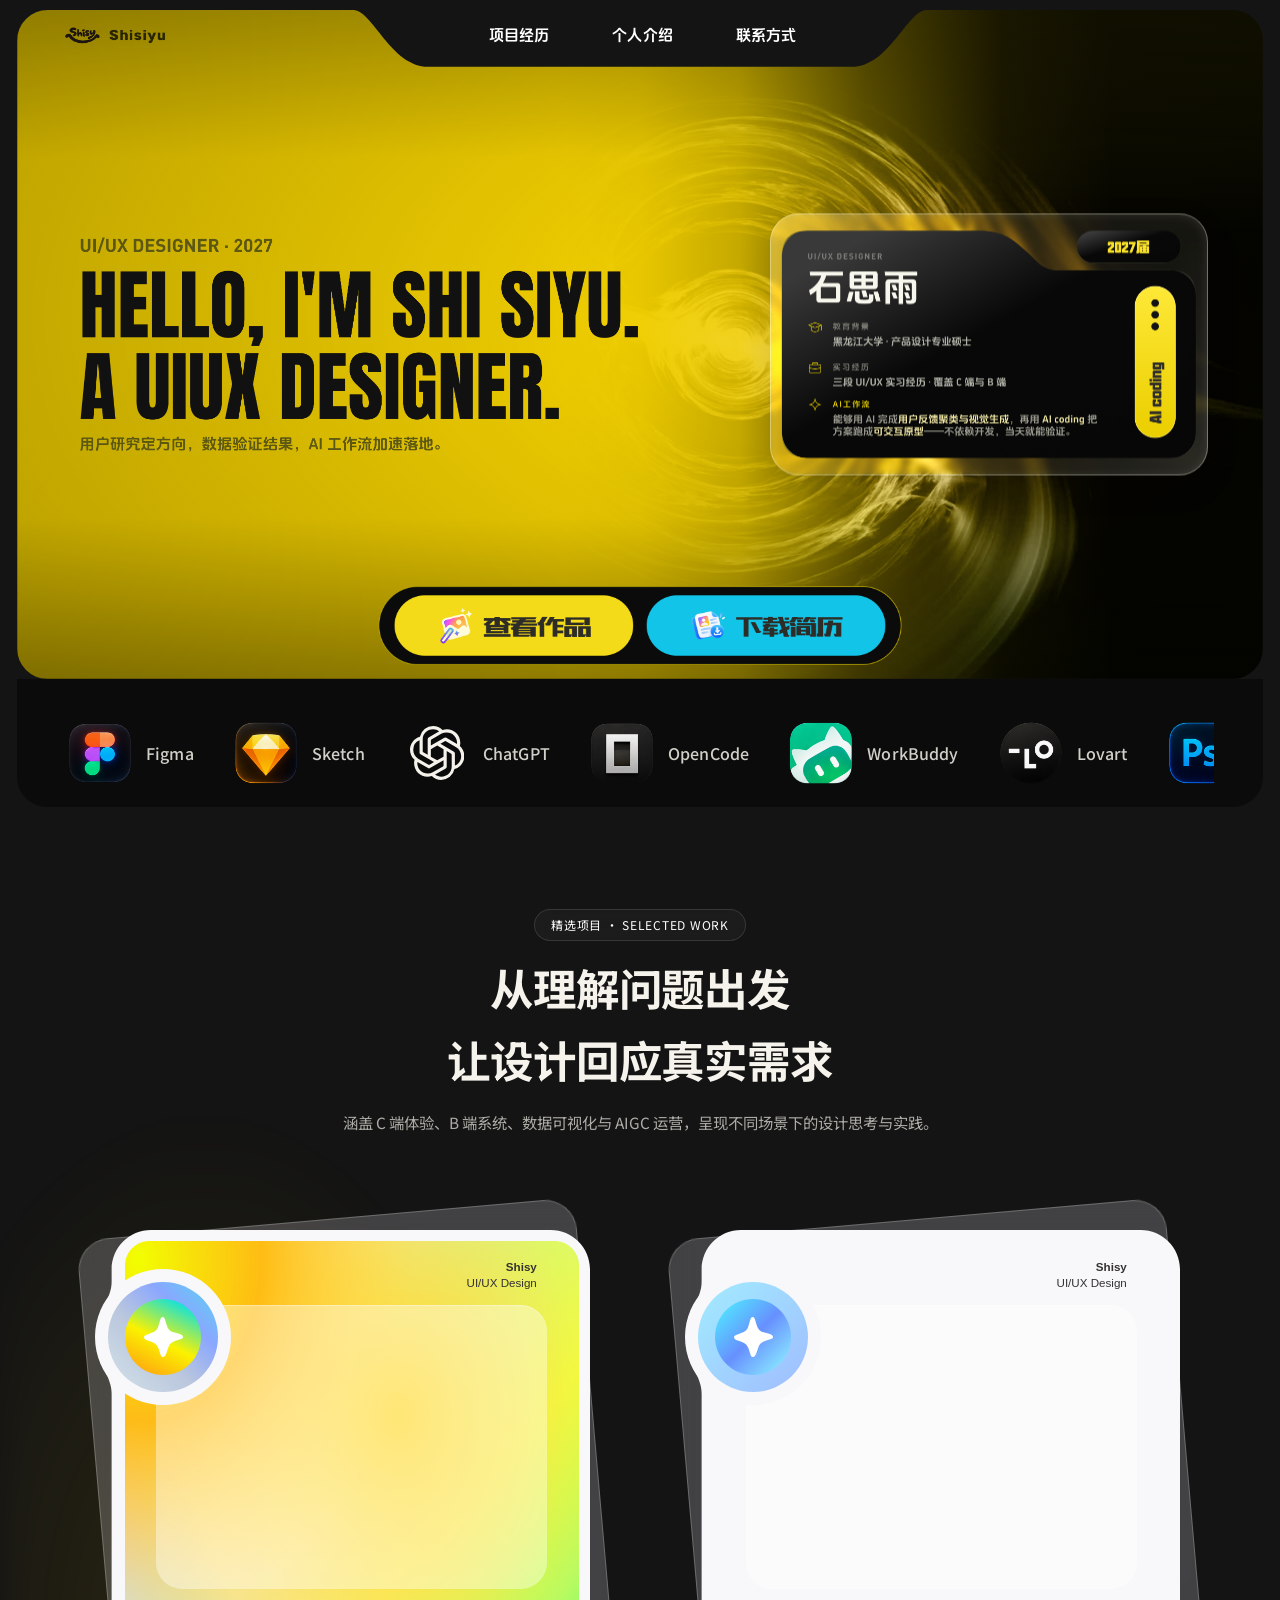
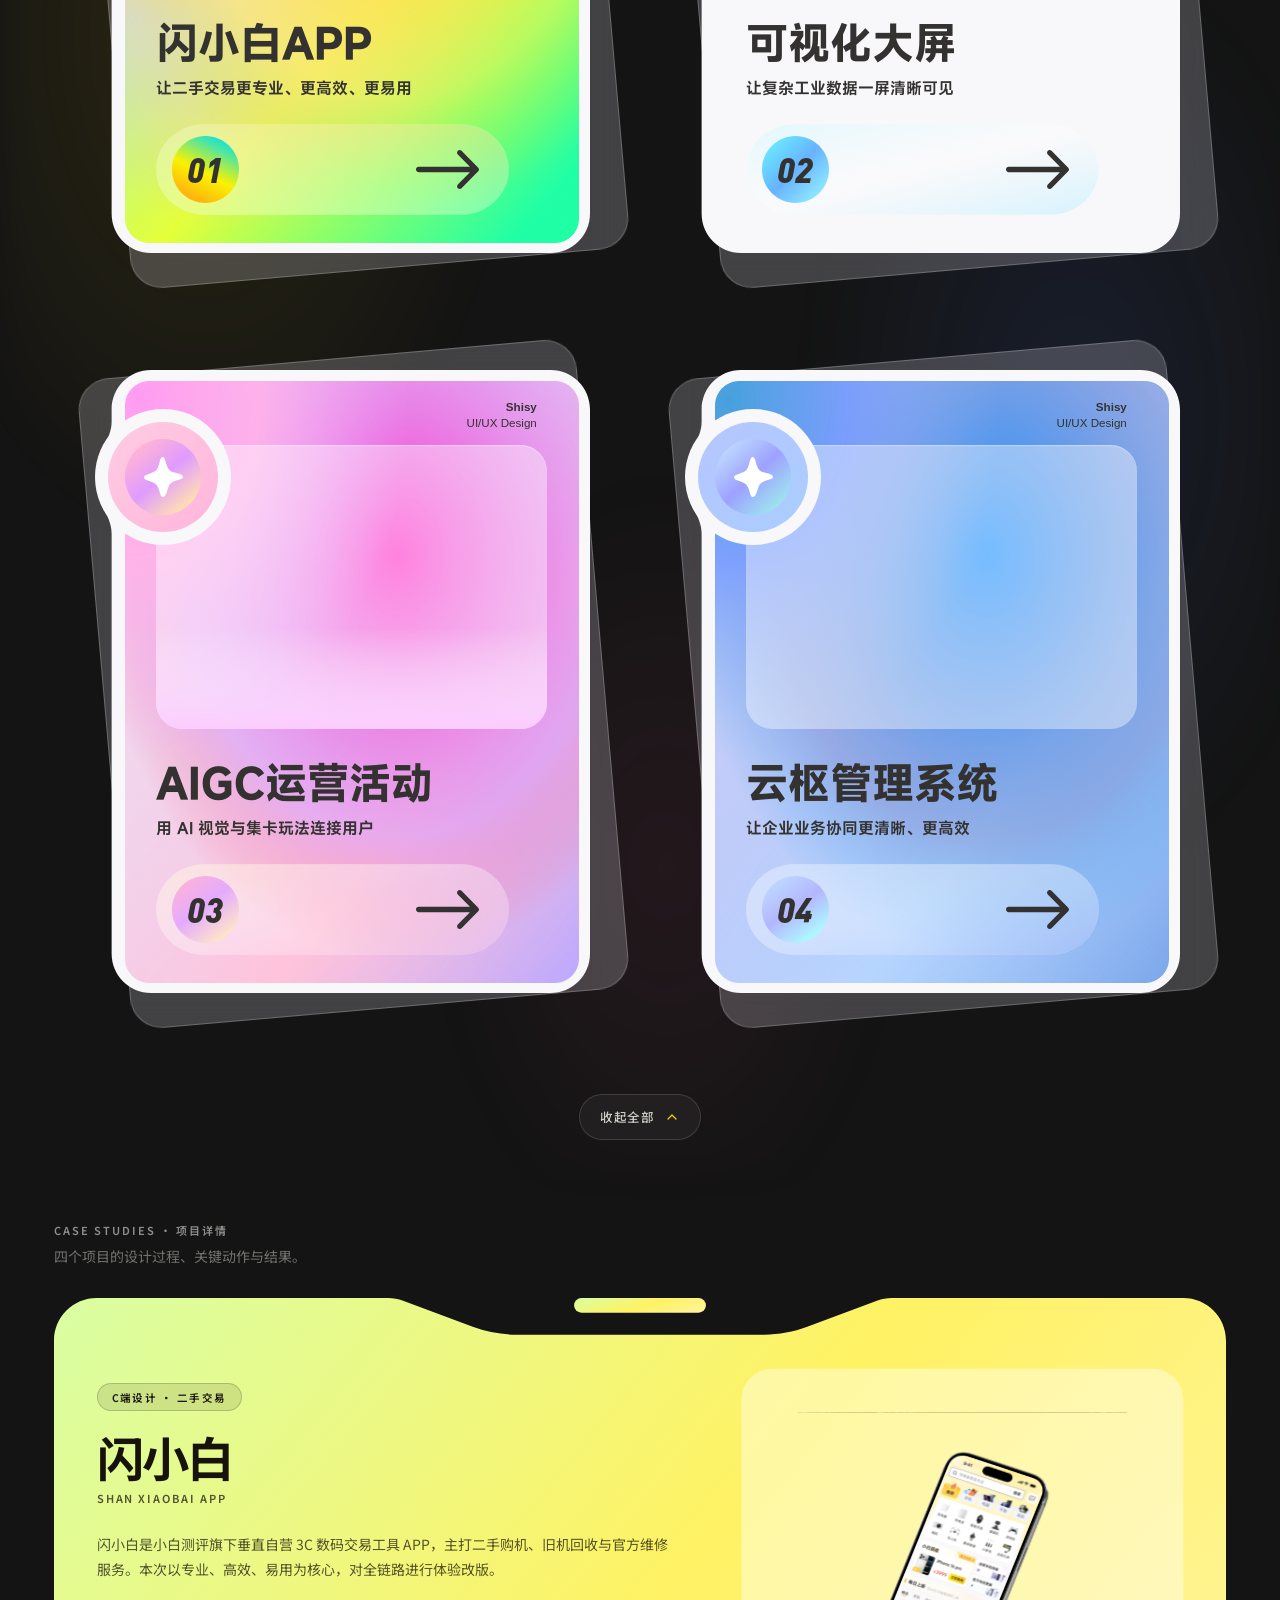
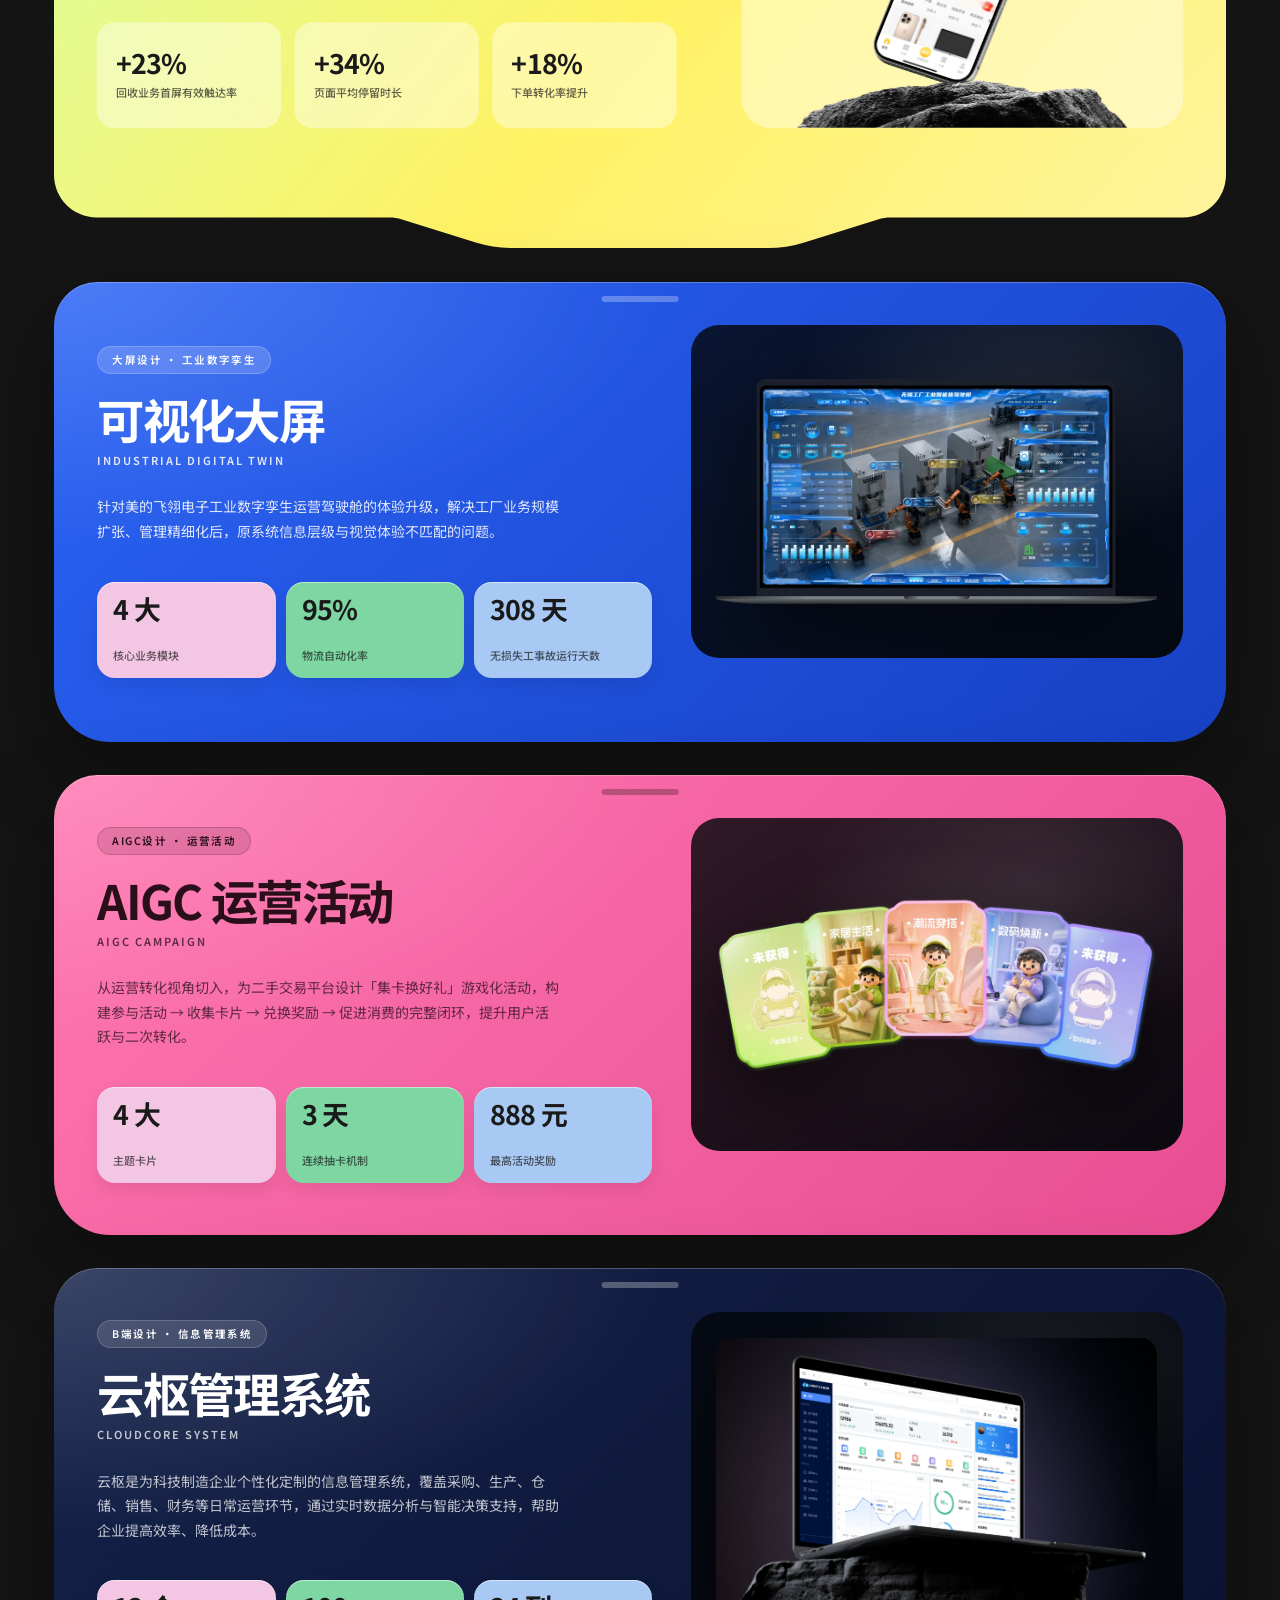
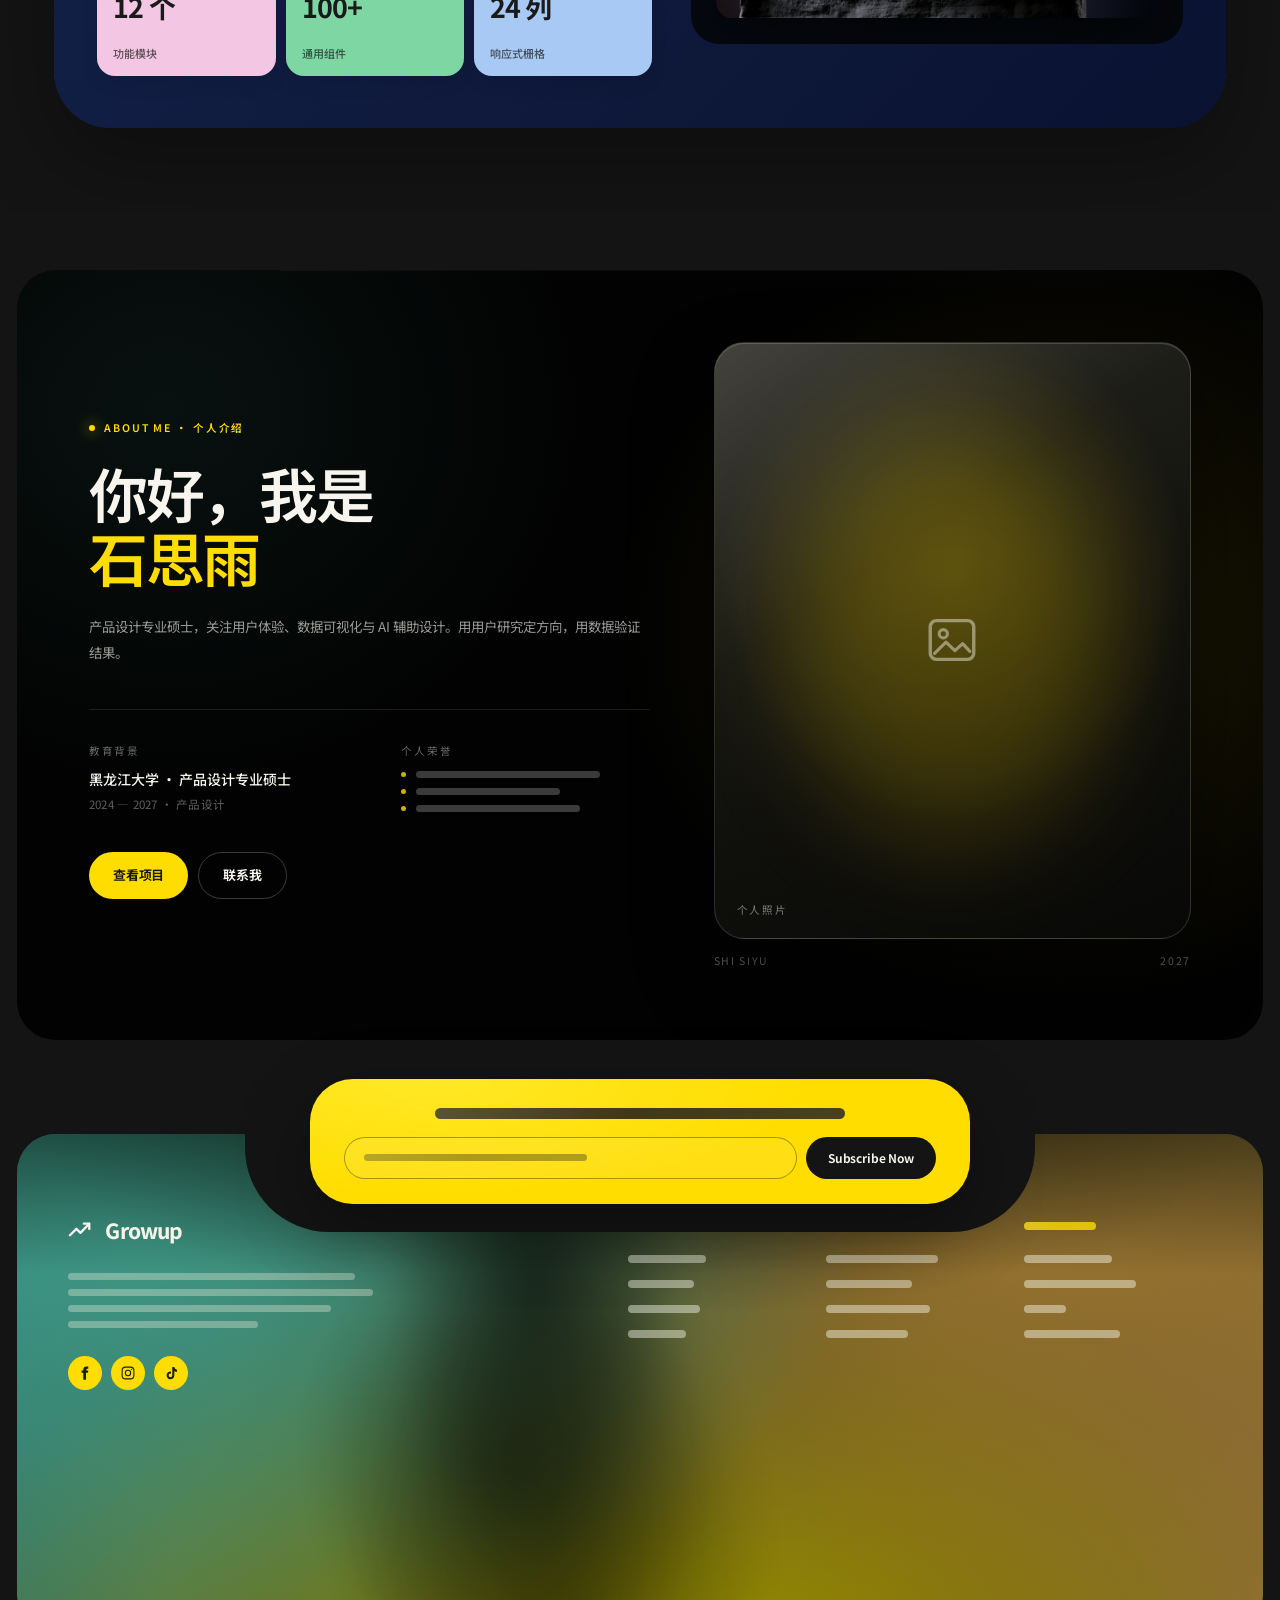
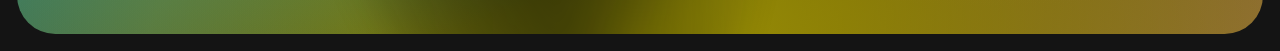
==== commit 4b116279: "Replace project introduction placeholders with selected work copy" ====
--- a/index.html
+++ b/index.html
@@ -8,7 +8,7 @@
   <script>document.documentElement.classList.add('js');</script>
   <link rel="preload" href="assets/fonts/anton-latin.woff2" as="font" type="font/woff2" crossorigin="">
   <link rel="stylesheet" href="assets/css/noto-sans-sc.css">
-  <link rel="stylesheet" href="assets/css/style.css?v=20261119-projects3">
+  <link rel="stylesheet" href="assets/css/style.css?v=20261120-project-intro1">
 </head>
 <body>
 
@@ -350,12 +350,12 @@
     <section class="essentials projects" id="projects" aria-label="项目展示">
       <div class="container">
         <div class="section-head reveal is-visible">
-          <span class="tag"><span class="sk is-title" style="width:66%;height:6px;opacity:.4"></span></span>
-          <div class="section-title">
-            <span class="sk is-title" style="width:min(640px,70%)"></span>
-            <span class="sk is-title" style="width:min(460px,52%)"></span>
-          </div>
-          <span class="sk is-body section-sub" style="width:min(390px,46%);height:7px"></span>
+          <span class="tag projects__tag">精选项目 · SELECTED WORK</span>
+          <h2 class="section-title projects__title">
+            <span>从理解问题出发</span>
+            <span>让设计回应真实需求</span>
+          </h2>
+          <p class="projects__intro">涵盖 C 端体验、B 端系统、数据可视化与 AIGC 运营，呈现不同场景下的设计思考与实践。</p>
         </div>
 
         <div class="project-card-grid">
--- a/assets/css/style.css
+++ b/assets/css/style.css
@@ -1038,6 +1038,33 @@
 }
 
 /* Project showcase */
+.projects .projects__tag {
+  width: fit-content;
+  max-width: 100%;
+  height: auto;
+  min-height: 32px;
+  padding: 5px 16px;
+  font-size: 12px;
+  letter-spacing: .06em;
+  text-align: center;
+}
+.projects__title {
+  margin: 0;
+  font-size: clamp(28px, 3.4vw, 48px);
+  font-weight: 700;
+  line-height: 1.35;
+  letter-spacing: -.025em;
+  text-align: center;
+}
+.projects__intro {
+  max-width: 740px;
+  margin: 0;
+  color: rgba(247, 245, 238, .68);
+  font-size: clamp(14px, 1.2vw, 16px);
+  line-height: 1.85;
+  text-align: center;
+  text-wrap: pretty;
+}
 .projects {
   position: relative;
   isolation: isolate;
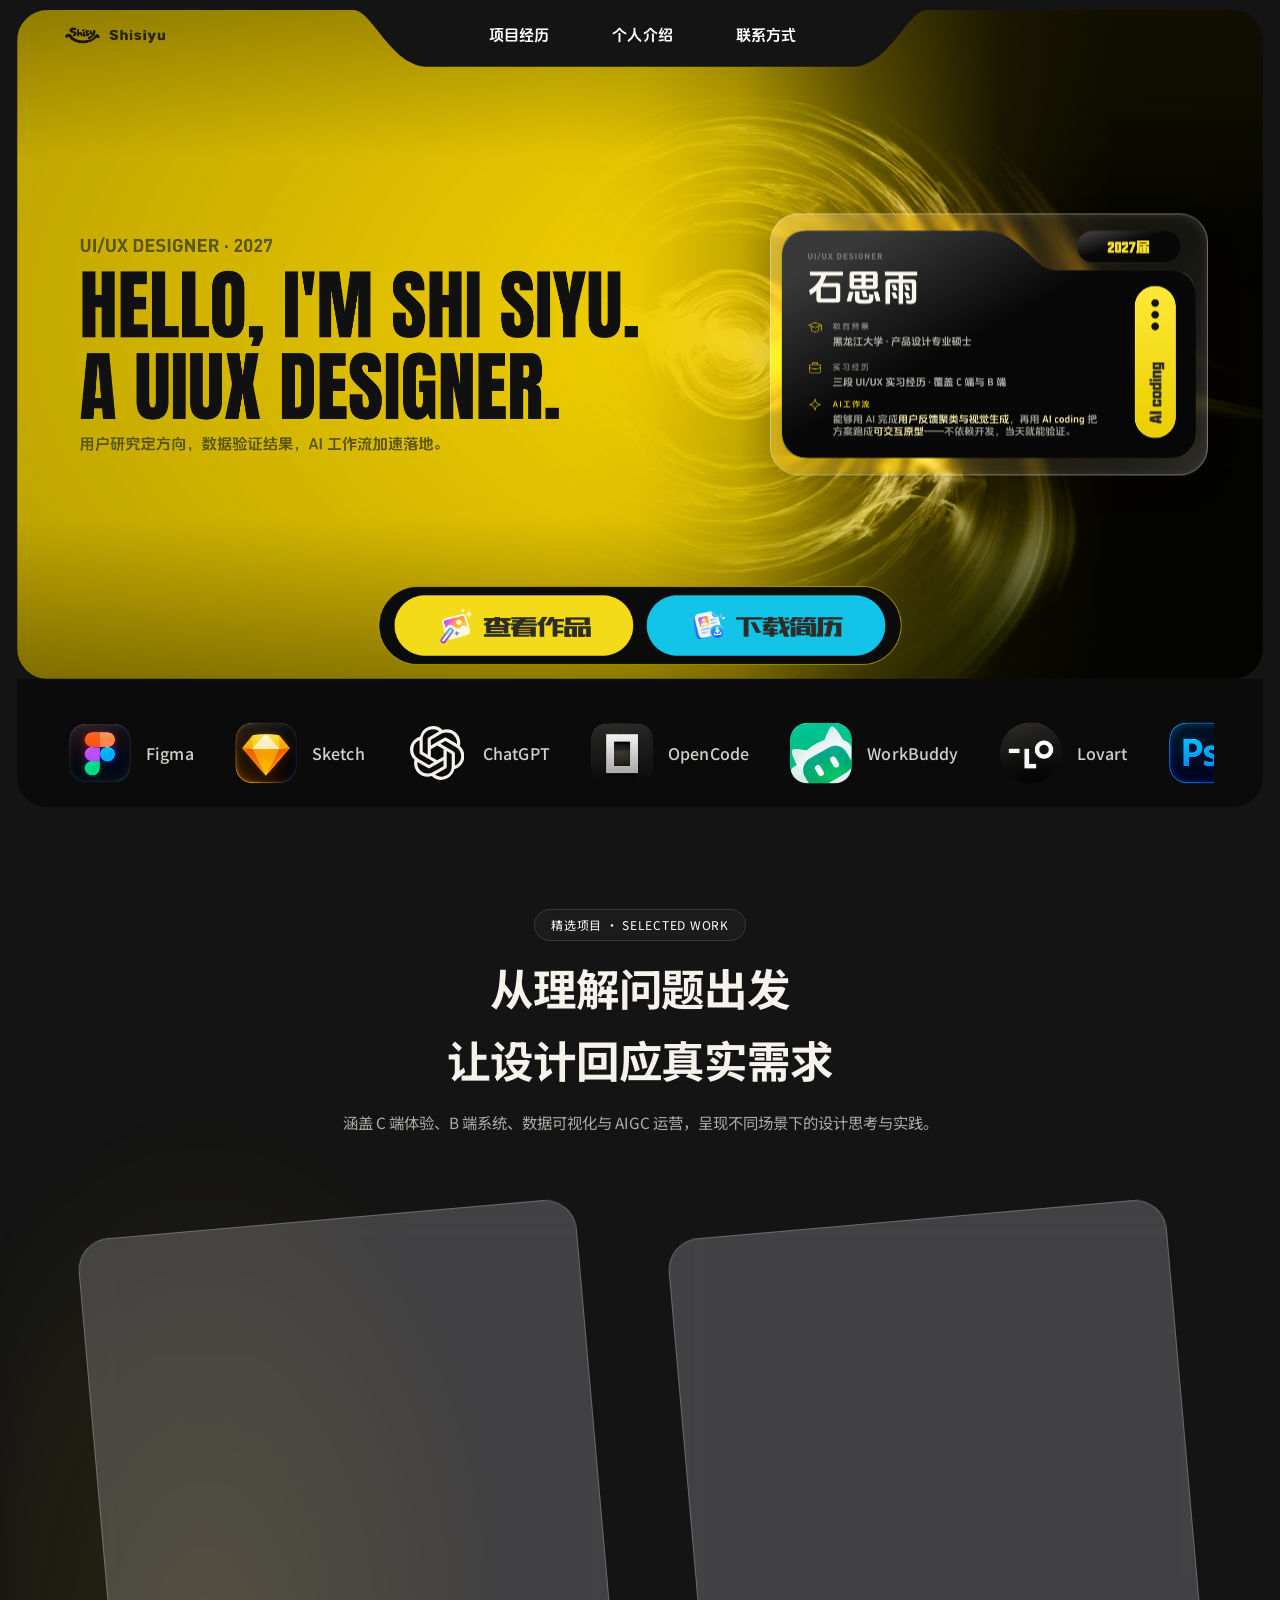
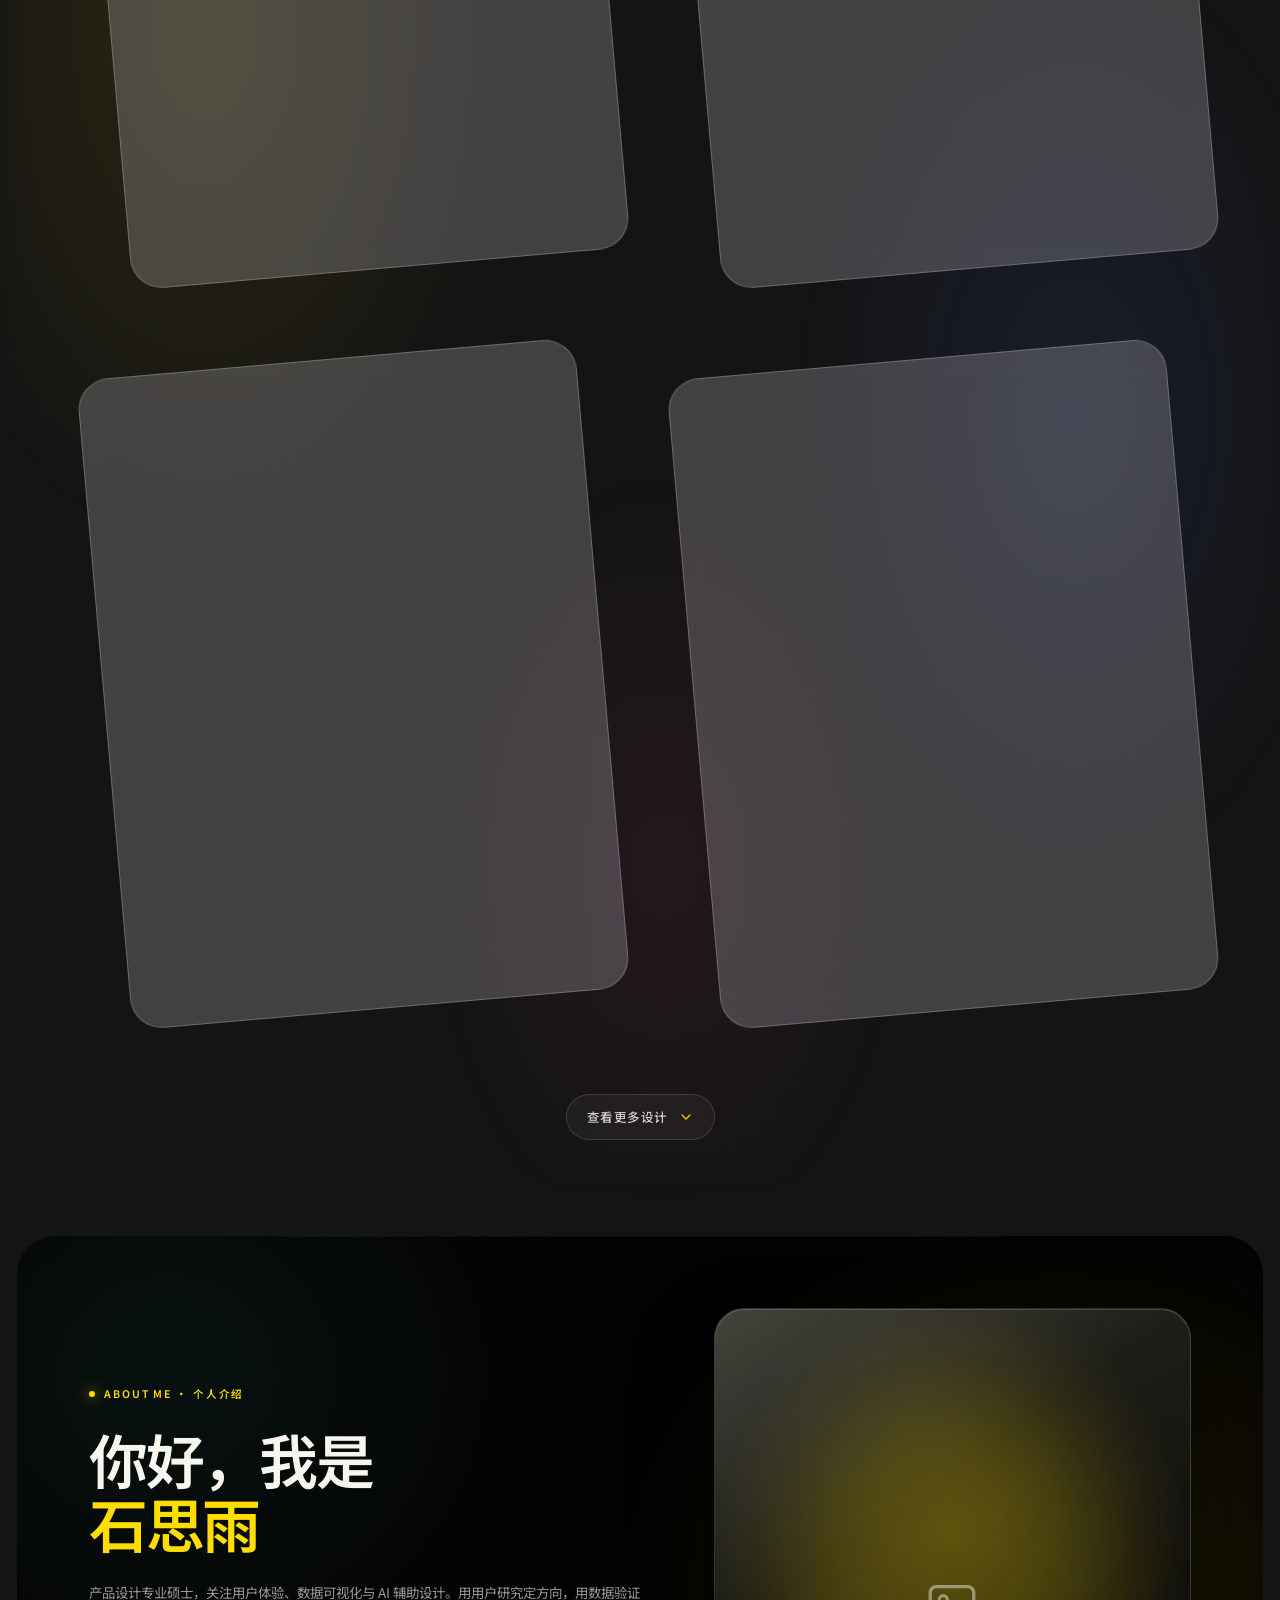
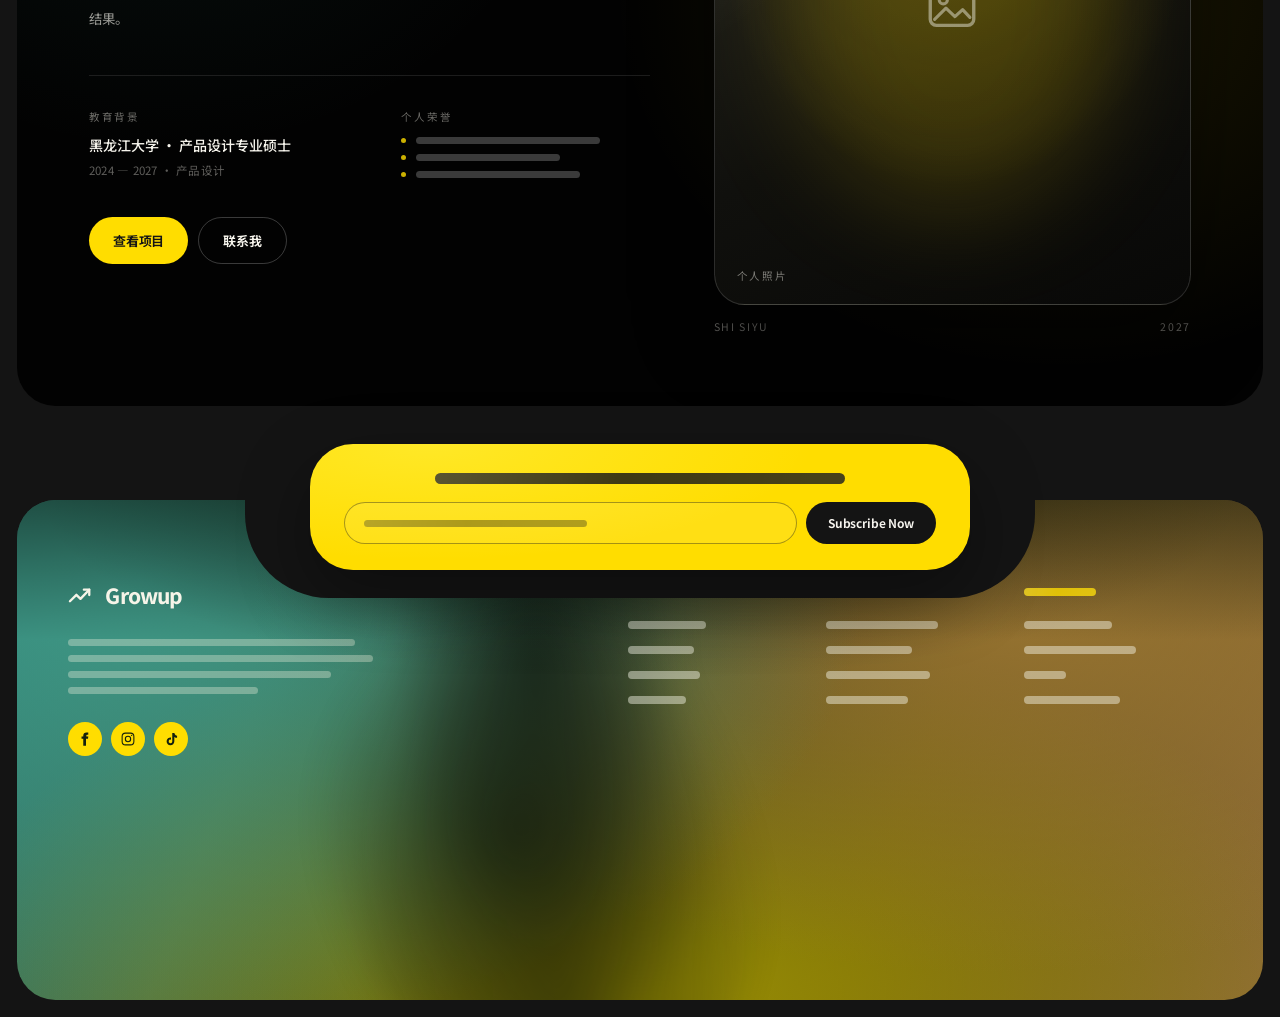
==== commit f1981fe6: "Replace expanded case duplicates with curated design explorations" ====
--- a/index.html
+++ b/index.html
@@ -8,7 +8,8 @@
   <script>document.documentElement.classList.add('js');</script>
   <link rel="preload" href="assets/fonts/anton-latin.woff2" as="font" type="font/woff2" crossorigin="">
   <link rel="stylesheet" href="assets/css/noto-sans-sc.css">
-  <link rel="stylesheet" href="assets/css/style.css?v=20261120-project-intro1">
+  <link rel="stylesheet" href="assets/css/style.css?v=20261120-explore1">
+  <link rel="stylesheet" href="assets/css/explorations.css?v=20261120-explore1">
 </head>
 <body>
 
@@ -444,7 +445,7 @@
 
         <div class="projects-toggle-wrap">
           <button class="projects-toggle" type="button" aria-expanded="true" aria-controls="projects-more">
-            <span class="projects-toggle-text">收起全部</span>
+            <span class="projects-toggle-text">收起设计探索</span>
             <svg class="projects-toggle-icon" aria-hidden="true"><use href="#i-chevron"></use></svg>
           </button>
         </div>
@@ -454,125 +455,132 @@
     <div class="projects-more is-open" id="projects-more" aria-hidden="false">
       <div class="projects-more-inner">
 
-    <!-- ============================================================
-         PROJECT DETAILS
-         ============================================================ -->
-    <section class="project-details" aria-label="项目详情">
-      <div class="project-details-head">
-        <span class="project-details-kicker">CASE STUDIES · 项目详情</span>
-        <p class="project-details-sub">四个项目的设计过程、关键动作与结果。</p>
-      </div>
-
-      <div class="project-details-list">
-        <article class="project-detail project-detail--yellow project-detail--svg" id="project-case-1" tabindex="-1">
-          <div class="project-detail-svg-overlay">
-            <div class="project-detail-copy">
-              <span class="project-detail-tag">C端设计 · 二手交易</span>
-              <h2 class="project-detail-title">闪小白</h2>
-              <span class="project-detail-en">SHAN XIAOBAI APP</span>
-              <p class="project-detail-lead">闪小白是小白测评旗下垂直自营 3C 数码交易工具 APP，主打二手购机、旧机回收与官方维修服务。本次以专业、高效、易用为核心，对全链路进行体验改版。</p>
-            </div>
-            <div class="project-detail-stats">
-              <div class="project-stat project-stat--pink">
-                <strong>+23%</strong>
-                <span>回收业务首屏有效触达率</span>
-              </div>
-              <div class="project-stat project-stat--green">
-                <strong>+34%</strong>
-                <span>页面平均停留时长</span>
-              </div>
-              <div class="project-stat project-stat--blue">
-                <strong>+18%</strong>
-                <span>下单转化率提升</span>
-              </div>
-            </div>
-          </div>
-          <div class="project-detail-media project-detail-media--svg-fallback">
-            <img src="assets/projects/project-1.webp" alt="闪小白二手交易平台界面">
-          </div>
-        </article>
-
-        <article class="project-detail project-detail--blue" id="project-case-2" tabindex="-1">
-          <span class="project-detail-handle" aria-hidden="true"></span>
-          <div class="project-detail-copy">
-            <span class="project-detail-tag">大屏设计 · 工业数字孪生</span>
-            <h2 class="project-detail-title">可视化大屏</h2>
-            <span class="project-detail-en">INDUSTRIAL DIGITAL TWIN</span>
-            <p class="project-detail-lead">针对美的飞翎电子工业数字孪生运营驾驶舱的体验升级，解决工厂业务规模扩张、管理精细化后，原系统信息层级与视觉体验不匹配的问题。</p>
-            <div class="project-detail-stats">
-              <div class="project-stat project-stat--pink">
-                <strong>4 大</strong>
-                <span>核心业务模块</span>
-              </div>
-              <div class="project-stat project-stat--green">
-                <strong>95%</strong>
-                <span>物流自动化率</span>
-              </div>
-              <div class="project-stat project-stat--blue">
-                <strong>308 天</strong>
-                <span>无损失工事故运行天数</span>
-              </div>
-            </div>
-          </div>
-          <div class="project-detail-media">
-            <img src="assets/projects/project-2.webp" alt="工业数字孪生可视化大屏界面">
-          </div>
-        </article>
-
-        <article class="project-detail project-detail--pink" id="project-case-3" tabindex="-1">
-          <span class="project-detail-handle" aria-hidden="true"></span>
-          <div class="project-detail-copy">
-            <span class="project-detail-tag">AIGC设计 · 运营活动</span>
-            <h2 class="project-detail-title">AIGC 运营活动</h2>
-            <span class="project-detail-en">AIGC CAMPAIGN</span>
-            <p class="project-detail-lead">从运营转化视角切入，为二手交易平台设计「集卡换好礼」游戏化活动，构建参与活动 → 收集卡片 → 兑换奖励 → 促进消费的完整闭环，提升用户活跃与二次转化。</p>
-            <div class="project-detail-stats">
-              <div class="project-stat project-stat--pink">
-                <strong>4 大</strong>
-                <span>主题卡片</span>
-              </div>
-              <div class="project-stat project-stat--green">
-                <strong>3 天</strong>
-                <span>连续抽卡机制</span>
-              </div>
-              <div class="project-stat project-stat--blue">
-                <strong>888 元</strong>
-                <span>最高活动奖励</span>
-              </div>
-            </div>
-          </div>
-          <div class="project-detail-media">
-            <img src="assets/projects/project-3.webp" alt="AIGC 集卡换好礼运营活动视觉">
-          </div>
-        </article>
-
-        <article class="project-detail project-detail--navy" id="project-case-4" tabindex="-1">
-          <span class="project-detail-handle" aria-hidden="true"></span>
-          <div class="project-detail-copy">
-            <span class="project-detail-tag">B端设计 · 信息管理系统</span>
-            <h2 class="project-detail-title">云枢管理系统</h2>
-            <span class="project-detail-en">CLOUDCORE SYSTEM</span>
-            <p class="project-detail-lead">云枢是为科技制造企业个性化定制的信息管理系统，覆盖采购、生产、仓储、销售、财务等日常运营环节，通过实时数据分析与智能决策支持，帮助企业提高效率、降低成本。</p>
-            <div class="project-detail-stats">
-              <div class="project-stat project-stat--pink">
-                <strong>12 个</strong>
-                <span>功能模块</span>
-              </div>
-              <div class="project-stat project-stat--green">
-                <strong>100+</strong>
-                <span>通用组件</span>
-              </div>
-              <div class="project-stat project-stat--blue">
-                <strong>24 列</strong>
-                <span>响应式栅格</span>
-              </div>
-            </div>
-          </div>
-          <div class="project-detail-media">
-            <img src="assets/projects/project-4.jpg" alt="云枢信息管理系统界面">
-          </div>
-        </article>
-      </div>
+    <section class="explorations" id="explorations" aria-labelledby="explorations-title">
+      <header class="explorations__heading">
+        <span class="explorations__eyebrow">CREATIVE EXPLORATIONS · 设计探索</span>
+        <h2 id="explorations-title">在屏幕之外，继续探索设计</h2>
+        <p>从三维场景到角色形象，记录对形态、色彩与材质的探索。</p>
+      </header>
+      <article class="exploration-panel exploration-panel--3d" id="exploration-3d" data-project-name="三维与视觉探索" aria-labelledby="exploration-3d-title">
+        <header class="exploration-panel__header">
+          <div><span class="exploration-panel__number">EXPLORATION / 01</span><h3 id="exploration-3d-title">三维与视觉探索</h3><p>在光影、材质与场景之间，寻找画面的表达方式。</p></div>
+          <div class="exploration-panel__tags"><span>产品视觉</span><span>场景构成</span><span>卡通三维</span></div>
+        </header>
+        <div class="exploration-grid exploration-grid--3d">
+<figure class="exploration-work exploration-work--featured">
+              <a class="exploration-work__image" href="assets/explorations/snow-dryer-full.webp" target="_blank" rel="noopener" data-gallery-index="0" data-title="雪地吹风机" aria-label="放大查看：雪地吹风机">
+                <img src="assets/explorations/snow-dryer-thumb.webp" width="720" height="1152" alt="雪地吹风机" loading="lazy" decoding="async">
+                <span class="exploration-work__zoom" aria-hidden="true">↗</span>
+              </a>
+              <figcaption><strong>雪地吹风机</strong><span>产品视觉 · 材质与场景</span></figcaption>
+            </figure>
+<figure class="exploration-work ">
+              <a class="exploration-work__image" href="assets/explorations/guyu-full.webp" target="_blank" rel="noopener" data-gallery-index="1" data-title="护肤品视觉" aria-label="放大查看：护肤品视觉">
+                <img src="assets/explorations/guyu-thumb.webp" width="720" height="960" alt="护肤品视觉" loading="lazy" decoding="async">
+                <span class="exploration-work__zoom" aria-hidden="true">↗</span>
+              </a>
+              <figcaption><strong>护肤品视觉</strong><span>产品视觉 · 自然氛围</span></figcaption>
+            </figure>
+<figure class="exploration-work ">
+              <a class="exploration-work__image" href="assets/explorations/treadmill-full.webp" target="_blank" rel="noopener" data-gallery-index="2" data-title="跑步机场景" aria-label="放大查看：跑步机场景">
+                <img src="assets/explorations/treadmill-thumb.webp" width="720" height="864" alt="跑步机场景" loading="lazy" decoding="async">
+                <span class="exploration-work__zoom" aria-hidden="true">↗</span>
+              </a>
+              <figcaption><strong>跑步机场景</strong><span>产品视觉 · 空间与光影</span></figcaption>
+            </figure>
+<figure class="exploration-work ">
+              <a class="exploration-work__image" href="assets/explorations/burger-full.webp" target="_blank" rel="noopener" data-gallery-index="3" data-title="汉堡店" aria-label="放大查看：汉堡店">
+                <img src="assets/explorations/burger-thumb.webp" width="720" height="720" alt="汉堡店" loading="lazy" decoding="async">
+                <span class="exploration-work__zoom" aria-hidden="true">↗</span>
+              </a>
+              <figcaption><strong>汉堡店</strong><span>卡通三维 · 场景练习</span></figcaption>
+            </figure>
+<figure class="exploration-work ">
+              <a class="exploration-work__image" href="assets/explorations/balloons-full.webp" target="_blank" rel="noopener" data-gallery-index="4" data-title="数字气球" aria-label="放大查看：数字气球">
+                <img src="assets/explorations/balloons-thumb.webp" width="720" height="720" alt="数字气球" loading="lazy" decoding="async">
+                <span class="exploration-work__zoom" aria-hidden="true">↗</span>
+              </a>
+              <figcaption><strong>数字气球</strong><span>卡通三维 · 色彩与造型</span></figcaption>
+            </figure>
+        </div>
+        <p class="exploration-panel__note">精选 5 件练习与视觉作品 · 点击图片查看细节</p>
+      </article>
+      <article class="exploration-panel exploration-panel--plush" id="haohanjuan" data-project-name="好汉卷" aria-labelledby="haohanjuan-title">
+        <header class="exploration-panel__header">
+          <div><span class="exploration-panel__number">EXPLORATION / 02</span><h3 id="haohanjuan-title">好汉卷</h3><p>把水浒人物的性格与标志性元素，转化为毛绒角色形象。</p></div>
+          <div class="exploration-panel__tags"><span>毛绒玩具概念</span><span>系列角色</span><span>AI 辅助</span></div>
+        </header>
+<figure class="exploration-work exploration-work--group">
+              <a class="exploration-work__image" href="assets/explorations/haohan-group-full.webp" target="_blank" rel="noopener" data-gallery-index="5" data-title="好汉卷 · 系列场景" aria-label="放大查看：好汉卷 · 系列场景">
+                <img src="assets/explorations/haohan-group-thumb.webp" width="720" height="474" alt="好汉卷 · 系列场景" loading="lazy" decoding="async">
+                <span class="exploration-work__zoom" aria-hidden="true">↗</span>
+              </a>
+              <figcaption><strong>好汉卷 · 系列场景</strong><span>AI 辅助概念设计</span></figcaption>
+            </figure>
+        <div class="exploration-panel__subheading"><h4>六位好汉，各有性格</h4><p>用表情、配色与随身配件，建立角色辨识度。</p></div>
+        <div class="exploration-grid exploration-grid--characters">
+<figure class="exploration-work ">
+              <a class="exploration-work__image" href="assets/explorations/songjiang-full.webp" target="_blank" rel="noopener" data-gallery-index="6" data-title="宋江" aria-label="放大查看：宋江">
+                <img src="assets/explorations/songjiang-thumb.webp" width="720" height="960" alt="宋江" loading="lazy" decoding="async">
+                <span class="exploration-work__zoom" aria-hidden="true">↗</span>
+              </a>
+              <figcaption><strong>宋江</strong><span>角色概念 · AI 辅助</span></figcaption>
+            </figure>
+<figure class="exploration-work ">
+              <a class="exploration-work__image" href="assets/explorations/likui-full.webp" target="_blank" rel="noopener" data-gallery-index="7" data-title="李逵" aria-label="放大查看：李逵">
+                <img src="assets/explorations/likui-thumb.webp" width="720" height="960" alt="李逵" loading="lazy" decoding="async">
+                <span class="exploration-work__zoom" aria-hidden="true">↗</span>
+              </a>
+              <figcaption><strong>李逵</strong><span>角色概念 · AI 辅助</span></figcaption>
+            </figure>
+<figure class="exploration-work ">
+              <a class="exploration-work__image" href="assets/explorations/liutang-full.webp" target="_blank" rel="noopener" data-gallery-index="8" data-title="刘唐" aria-label="放大查看：刘唐">
+                <img src="assets/explorations/liutang-thumb.webp" width="720" height="960" alt="刘唐" loading="lazy" decoding="async">
+                <span class="exploration-work__zoom" aria-hidden="true">↗</span>
+              </a>
+              <figcaption><strong>刘唐</strong><span>角色概念 · AI 辅助</span></figcaption>
+            </figure>
+<figure class="exploration-work ">
+              <a class="exploration-work__image" href="assets/explorations/yangzhi-full.webp" target="_blank" rel="noopener" data-gallery-index="9" data-title="杨志" aria-label="放大查看：杨志">
+                <img src="assets/explorations/yangzhi-thumb.webp" width="720" height="960" alt="杨志" loading="lazy" decoding="async">
+                <span class="exploration-work__zoom" aria-hidden="true">↗</span>
+              </a>
+              <figcaption><strong>杨志</strong><span>角色概念 · AI 辅助</span></figcaption>
+            </figure>
+<figure class="exploration-work ">
+              <a class="exploration-work__image" href="assets/explorations/wusong-full.webp" target="_blank" rel="noopener" data-gallery-index="10" data-title="武松" aria-label="放大查看：武松">
+                <img src="assets/explorations/wusong-thumb.webp" width="720" height="960" alt="武松" loading="lazy" decoding="async">
+                <span class="exploration-work__zoom" aria-hidden="true">↗</span>
+              </a>
+              <figcaption><strong>武松</strong><span>角色概念 · AI 辅助</span></figcaption>
+            </figure>
+<figure class="exploration-work ">
+              <a class="exploration-work__image" href="assets/explorations/luzhishen-full.webp" target="_blank" rel="noopener" data-gallery-index="11" data-title="鲁智深" aria-label="放大查看：鲁智深">
+                <img src="assets/explorations/luzhishen-thumb.webp" width="720" height="960" alt="鲁智深" loading="lazy" decoding="async">
+                <span class="exploration-work__zoom" aria-hidden="true">↗</span>
+              </a>
+              <figcaption><strong>鲁智深</strong><span>角色概念 · AI 辅助</span></figcaption>
+            </figure>
+        </div>
+        <div class="exploration-panel__subheading"><h4>从造型到形象表达</h4><p>以武松为例，展示线稿与多视角概念探索。</p></div>
+        <div class="exploration-grid exploration-grid--process">
+<figure class="exploration-work ">
+              <a class="exploration-work__image" href="assets/explorations/wusong-lines-full.webp" target="_blank" rel="noopener" data-gallery-index="12" data-title="角色线稿探索" aria-label="放大查看：角色线稿探索">
+                <img src="assets/explorations/wusong-lines-thumb.webp" width="720" height="315" alt="角色线稿探索" loading="lazy" decoding="async">
+                <span class="exploration-work__zoom" aria-hidden="true">↗</span>
+              </a>
+              <figcaption><strong>角色线稿探索</strong><span>造型与配件表达</span></figcaption>
+            </figure>
+<figure class="exploration-work ">
+              <a class="exploration-work__image" href="assets/explorations/wusong-views-full.webp" target="_blank" rel="noopener" data-gallery-index="13" data-title="多视角概念探索" aria-label="放大查看：多视角概念探索">
+                <img src="assets/explorations/wusong-views-thumb.webp" width="720" height="411" alt="多视角概念探索" loading="lazy" decoding="async">
+                <span class="exploration-work__zoom" aria-hidden="true">↗</span>
+              </a>
+              <figcaption><strong>多视角概念探索</strong><span>形象与材质表现</span></figcaption>
+            </figure>
+        </div>
+        <p class="exploration-panel__note">AI 辅助概念设计 · 角色、材质与应用场景均为概念效果展示。</p>
+      </article>
     </section>
 
 
@@ -700,7 +708,20 @@
     </footer>
   </main>
 
-  <script src="assets/js/main.js?v=20261119-projects2"></script>
+  <dialog class="viewer" id="image-viewer" aria-labelledby="viewer-title">
+    <div class="viewer__toolbar">
+      <h2 class="viewer__title" id="viewer-title">查看项目图片</h2>
+      <div class="viewer__actions"><button type="button" data-zoom aria-pressed="false">放大细节</button><button type="button" data-close aria-label="关闭大图">关闭</button></div>
+    </div>
+    <div class="viewer__stage" tabindex="0" aria-label="图片查看区域，放大后可滚动或拖动"><img class="viewer__image" alt="" decoding="async" draggable="false"></div>
+    <div class="viewer__footer">
+      <div class="viewer__paging"><button type="button" data-previous>上一张</button><button type="button" data-next>下一张</button></div>
+      <p class="viewer__status" role="status" aria-live="polite"></p>
+      <a class="viewer__save" download>保存图片</a>
+    </div>
+  </dialog>
+  <script src="assets/js/main.js?v=20261120-explore1"></script>
+  <script src="assets/js/project-detail.js?v=20261120-explore1" defer></script>
 
 
 </body></html>
--- a/assets/css/explorations.css
+++ b/assets/css/explorations.css
@@ -0,0 +1,95 @@
+/* The expanded gallery stays separate from the four featured case studies. */
+.explorations {
+  width: min(calc(100% - var(--gutter) * 2), 1440px);
+  margin: 0 auto;
+  padding: clamp(28px, 4vw, 64px) 0 clamp(64px, 7vw, 110px);
+  color: var(--paper);
+  scroll-margin-top: 30px;
+}
+.explorations__heading { max-width: 780px; margin-bottom: clamp(30px, 4vw, 54px); }
+.explorations__eyebrow { color: #bdbbad; font-size: 11px; letter-spacing: .14em; }
+.explorations__heading h2 { margin: 14px 0 16px; font-size: clamp(27px, 3.2vw, 44px); line-height: 1.45; letter-spacing: -.035em; }
+.explorations__heading p { margin: 0; color: #bcb9af; font-size: clamp(14px, 1.2vw, 17px); line-height: 1.9; }
+.exploration-panel { padding: clamp(20px, 3vw, 42px); border: 1px solid #3a3c40; border-radius: clamp(22px, 3vw, 40px); background: #1c2026; scroll-margin-top: 30px; }
+.exploration-panel + .exploration-panel { margin-top: clamp(28px, 4vw, 58px); }
+.exploration-panel__header { display: flex; align-items: flex-end; justify-content: space-between; gap: 24px; margin-bottom: 30px; }
+.exploration-panel__number { color: #a6b6c9; font-size: 11px; letter-spacing: .16em; }
+.exploration-panel h3 { margin: 12px 0 14px; font-size: clamp(28px, 3vw, 42px); line-height: 1.3; letter-spacing: -.035em; }
+.exploration-panel__header p { max-width: 620px; margin: 0; color: #bac2cc; font-size: 14px; line-height: 1.85; }
+.exploration-panel__tags { display: flex; flex-wrap: wrap; gap: 8px; flex-shrink: 0; }
+.exploration-panel__tags span { border: 1px solid #515965; border-radius: 999px; padding: 4px 10px; font-size: 11px; }
+.exploration-grid { display: grid; gap: clamp(16px, 2vw, 26px); }
+.exploration-grid--3d { grid-template-columns: 1.05fr 1fr 1fr; align-items: stretch; }
+.exploration-work { min-width: 0; margin: 0; display: flex; flex-direction: column; }
+.exploration-work__image { position: relative; display: flex; flex: 1; align-items: center; justify-content: center; overflow: hidden; border-radius: 16px; background: #e9edf0; cursor: zoom-in; }
+.exploration-work__image img { display: block; width: 100%; height: 100%; object-fit: contain; }
+.exploration-work__zoom { position: absolute; right: 10px; bottom: 10px; width: 30px; height: 30px; display: grid; place-items: center; border: 1px solid #ffffff55; border-radius: 50%; color: #fff; background: #1119; font-size: 17px; }
+.exploration-work__image:focus-visible { outline: 3px solid var(--yellow-bright); outline-offset: 5px; }
+.exploration-grid--3d .exploration-work__image { aspect-ratio: 1; }
+.exploration-work--featured { grid-row: span 2; }
+.exploration-grid--3d .exploration-work--featured .exploration-work__image { aspect-ratio: auto; background: #c6def5; }
+.exploration-work--featured img { position: absolute; inset: 0; }
+.exploration-work figcaption { display: flex; flex-direction: column; gap: 5px; padding: 12px 0 2px; line-height: 1.6; }
+.exploration-work figcaption strong { font-size: 14px; font-weight: 600; }
+.exploration-work figcaption span { color: #aeb8c5; font-size: 11px; }
+.exploration-panel__note { margin: 26px 0 0; color: #aeb8c5; font-size: 12px; line-height: 1.85; }
+.exploration-panel--plush { color: #35291e; border-color: #d2c3a9; background: #eee5d5; }
+.exploration-panel--plush .exploration-panel__number { color: #886341; }
+.exploration-panel--plush .exploration-panel__header p,
+.exploration-panel--plush .exploration-work figcaption span,
+.exploration-panel--plush .exploration-panel__note { color: #74634f; }
+.exploration-panel--plush .exploration-panel__tags span { border-color: #bcaa90; }
+.exploration-panel--plush .exploration-work__image { background: #faf7ed; }
+.exploration-work--group .exploration-work__image { aspect-ratio: 1.52; }
+.exploration-panel__subheading { margin: 38px 0 20px; }
+.exploration-panel__subheading h4 { margin: 0 0 8px; font-size: clamp(20px, 2vw, 27px); line-height: 1.4; }
+.exploration-panel__subheading p { margin: 0; color: #74634f; font-size: 13px; line-height: 1.85; }
+.exploration-grid--characters { grid-template-columns: repeat(3, minmax(0, 1fr)); }
+.exploration-grid--characters .exploration-work__image { aspect-ratio: 3 / 4; }
+.exploration-grid--process { grid-template-columns: repeat(2, minmax(0, 1fr)); }
+.exploration-grid--process .exploration-work__image { aspect-ratio: 1.9; }
+@media (max-width: 940px) {
+  .exploration-panel__header { flex-direction: column; align-items: flex-start; gap: 18px; }
+}
+@media (max-width: 720px) {
+  .exploration-grid--3d { grid-template-columns: repeat(2, minmax(0, 1fr)); }
+  .exploration-work--featured { grid-column: span 2; grid-row: auto; }
+  .exploration-grid--3d .exploration-work--featured .exploration-work__image { aspect-ratio: 4 / 5; }
+  .exploration-grid--characters { grid-template-columns: repeat(2, minmax(0, 1fr)); }
+  .exploration-grid--process { grid-template-columns: 1fr; }
+  .exploration-work__image { border-radius: 10px; }
+  .exploration-work figcaption strong { font-size: 13px; }
+  .exploration-work figcaption span { font-size: 10px; }
+}
+
+/* Shared project image viewer, scoped so homepage typography is unchanged. */
+.viewer { --case-accent: #ffdd00; --case-paper: #f7f3e8; --case-muted: #aaa99f; position: fixed; inset: 0; width: min(1600px, calc(100% - 32px)); height: min(1000px, calc(100dvh - 32px)); max-width: none; max-height: none; padding: 0; border: 1px solid #626257; border-radius: 18px; background: #141414; color: var(--case-paper); }
+.viewer[open] { display: flex; flex-direction: column; }
+.viewer::backdrop { background: rgba(0, 0, 0, .92); }
+.viewer__toolbar { display: flex; align-items: center; justify-content: space-between; gap: 12px; padding: 14px 18px; border-bottom: 1px solid #39392f; }
+.viewer__title { margin: 0; font-size: 14px; font-weight: 500; line-height: 1.75; }
+.viewer__actions { display: flex; align-items: center; gap: 8px; flex-shrink: 0; }
+.viewer button, .viewer__save { min-height: 42px; padding: 6px 14px; border: 1px solid #5a5a4b; border-radius: 999px; background: #24241d; color: inherit; font-family: inherit; font-size: 14px; line-height: 1.75; white-space: nowrap; cursor: pointer; }
+.viewer button:hover, .viewer__save:hover { color: #141414; background: var(--case-accent); }
+.viewer button:disabled { opacity: .35; cursor: default; }
+.viewer button:focus-visible, .viewer a:focus-visible, .viewer__stage:focus-visible { outline: 3px solid var(--case-accent); outline-offset: 3px; }
+.viewer__stage { position: relative; flex: 1; min-height: 0; overflow: auto; display: grid; place-items: center; padding: 16px; overscroll-behavior: contain; }
+.viewer__image { display: block; max-width: 100%; max-height: calc(100dvh - 210px); width: auto; height: auto; }
+.viewer.is-zoomed .viewer__stage { display: block; place-items: start; cursor: grab; }
+.viewer.is-zoomed .viewer__image { max-width: none; max-height: none; width: 1920px; }
+.viewer.is-dragging .viewer__stage { cursor: grabbing; }
+.viewer__footer { display: flex; align-items: center; justify-content: space-between; flex-wrap: wrap; gap: 10px 20px; padding: 12px 18px; border-top: 1px solid #39392f; }
+.viewer__paging { display: flex; gap: 8px; }
+.viewer__status { margin: 0; color: var(--case-muted); font-size: 13px; line-height: 1.75; }
+.viewer-open { overflow: hidden; }
+@media (max-width: 720px) {
+  .viewer { width: calc(100% - 12px); height: calc(100dvh - 12px); border-radius: 12px; }
+  .viewer__toolbar { align-items: flex-start; padding: 10px; }
+  .viewer__title { max-width: 45%; font-size: 12px; }
+  .viewer__actions { gap: 5px; }
+  .viewer button, .viewer__save { padding-inline: 12px; font-size: 13px; }
+  .viewer__stage { padding: 8px; }
+  .viewer__footer { padding: 10px; gap: 8px; }
+  .viewer__status { order: 3; flex-basis: 100%; }
+  .viewer__image { max-height: calc(100dvh - 205px); }
+}
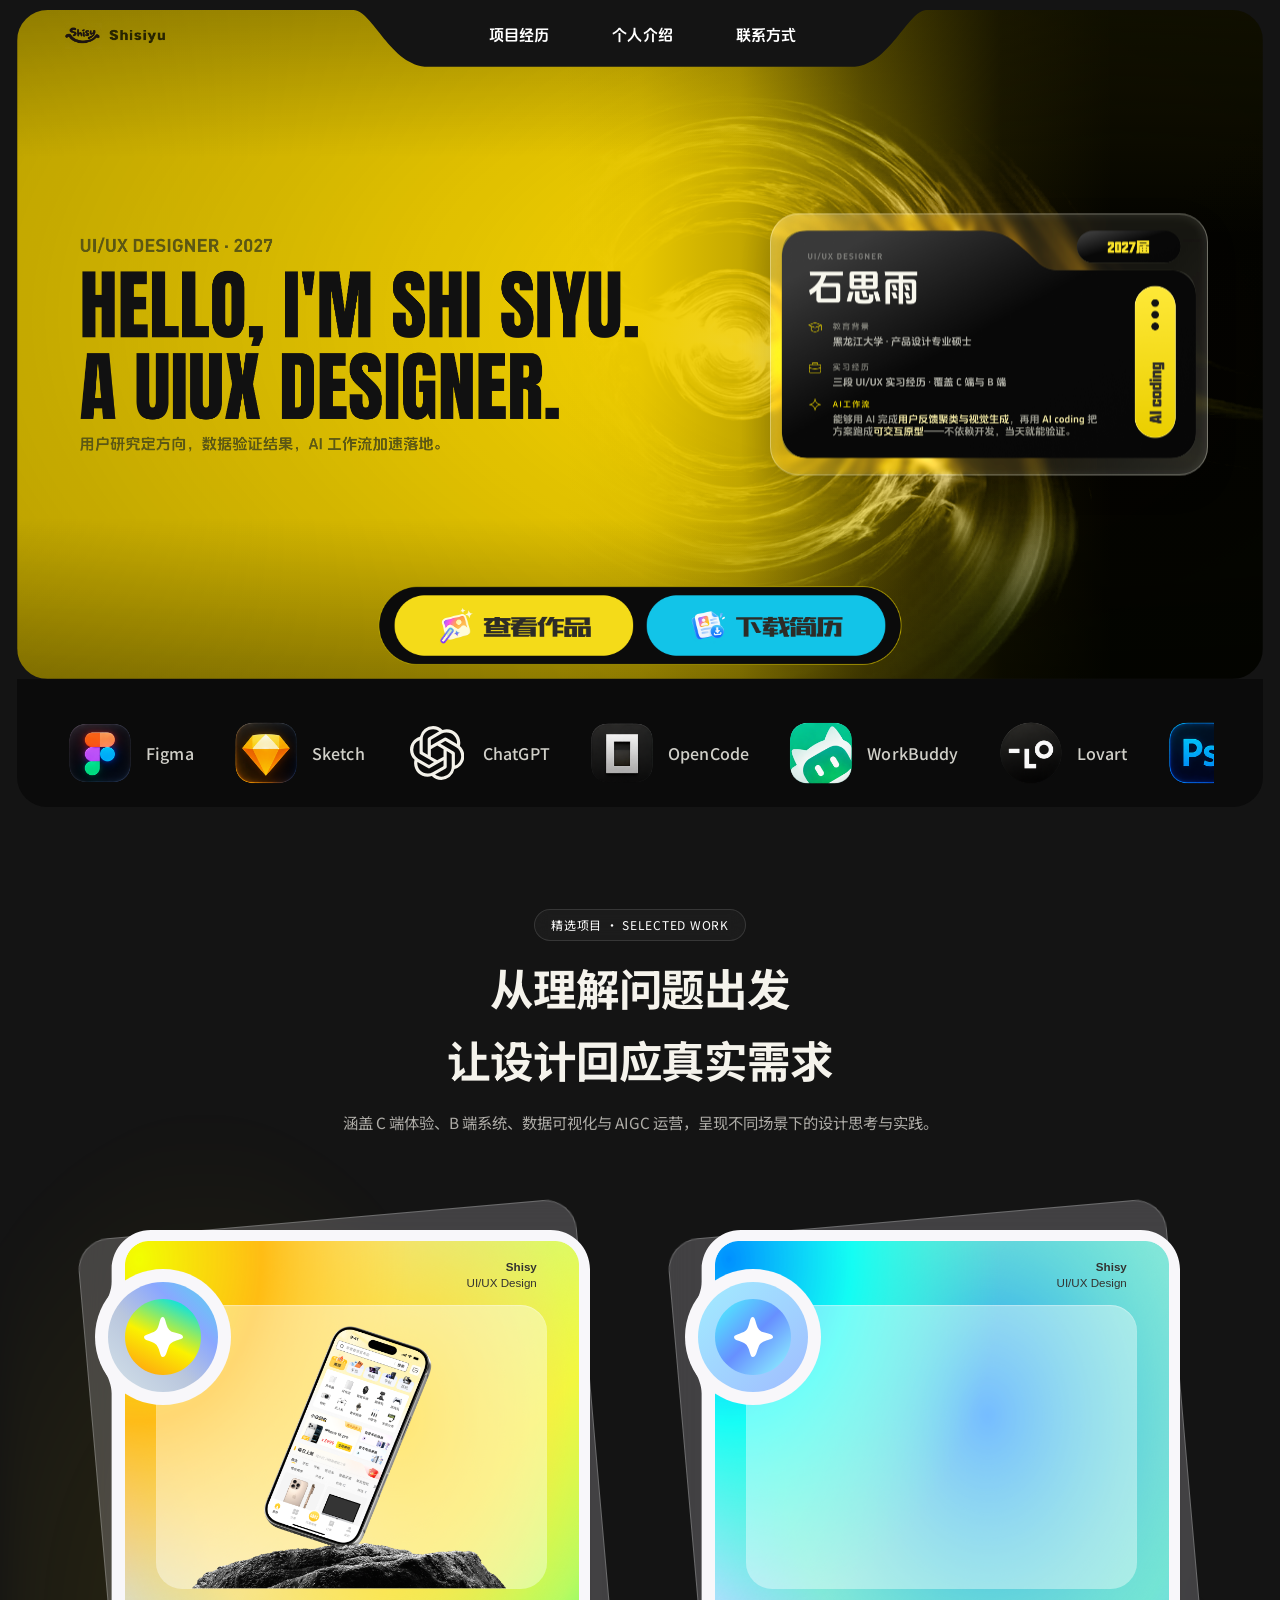
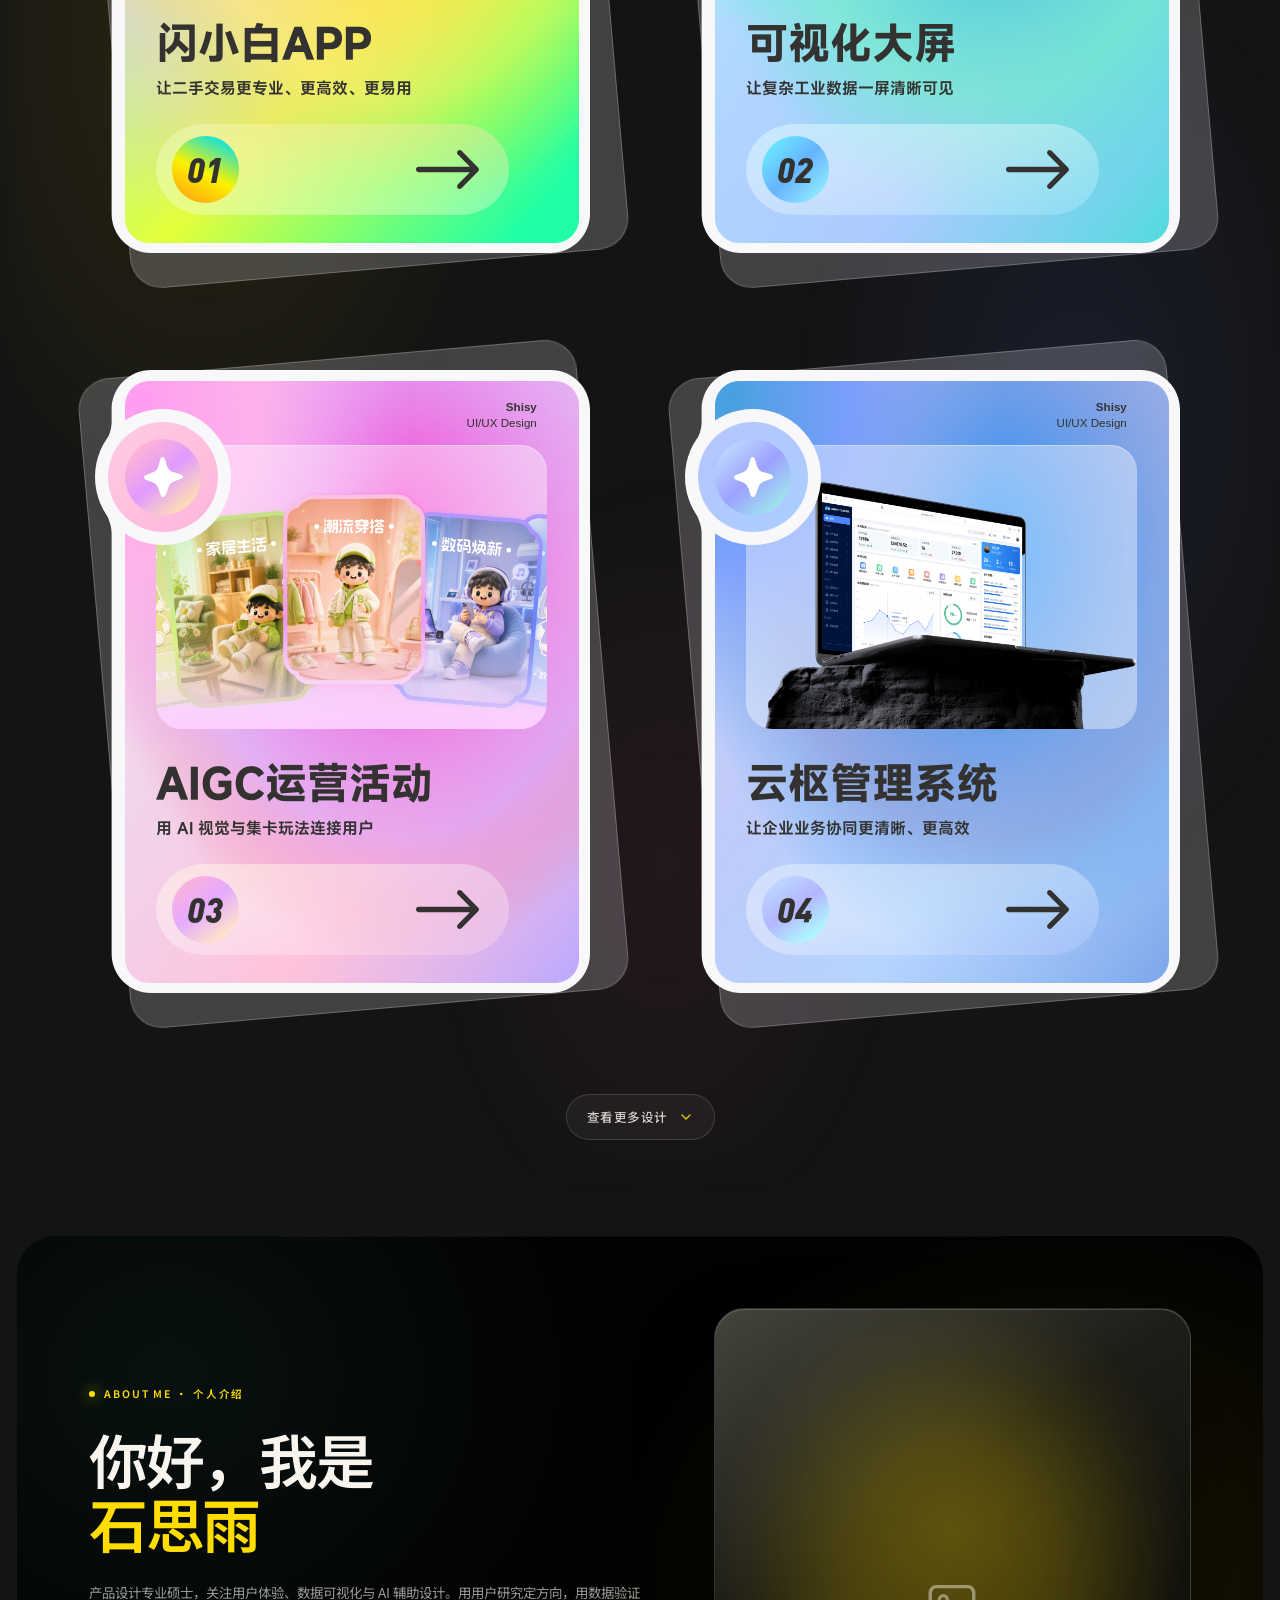
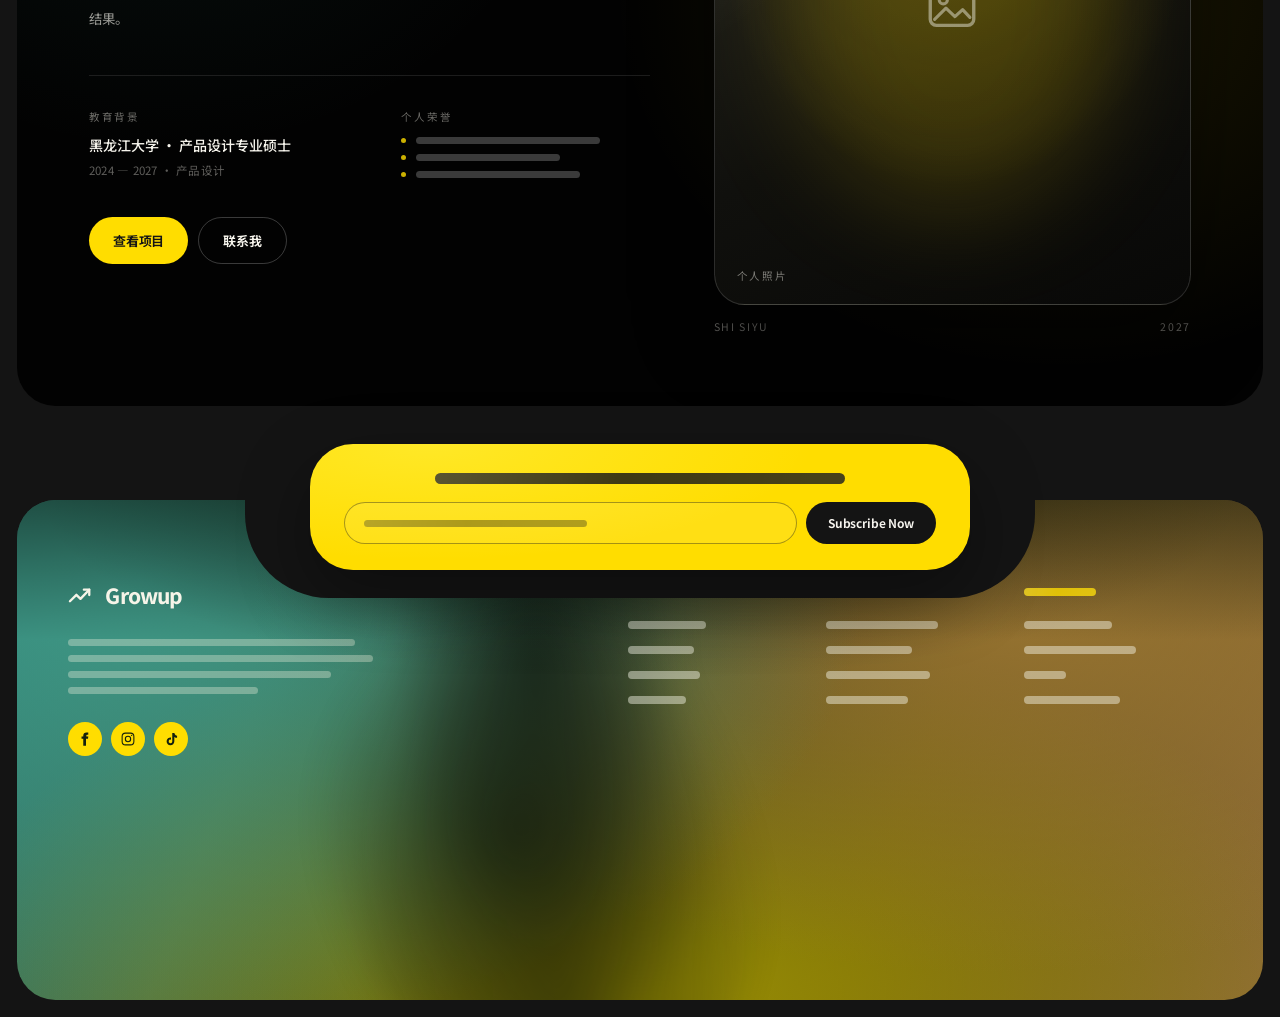
==== commit 351b57ab: "Improve desktop clarity of the plush series cover" ====
--- a/index.html
+++ b/index.html
@@ -512,7 +512,7 @@
         </header>
 <figure class="exploration-work exploration-work--group">
               <a class="exploration-work__image" href="assets/explorations/haohan-group-full.webp" target="_blank" rel="noopener" data-gallery-index="5" data-title="好汉卷 · 系列场景" aria-label="放大查看：好汉卷 · 系列场景">
-                <img src="assets/explorations/haohan-group-thumb.webp" width="720" height="474" alt="好汉卷 · 系列场景" loading="lazy" decoding="async">
+                <img src="assets/explorations/haohan-group-thumb.webp" srcset="assets/explorations/haohan-group-thumb.webp 720w, assets/explorations/haohan-group-preview.webp 1440w" sizes="(max-width: 720px) calc(100vw - 80px), (max-width: 1440px) 84vw, 1280px" width="720" height="474" alt="好汉卷 · 系列场景" loading="lazy" decoding="async">
                 <span class="exploration-work__zoom" aria-hidden="true">↗</span>
               </a>
               <figcaption><strong>好汉卷 · 系列场景</strong><span>AI 辅助概念设计</span></figcaption>
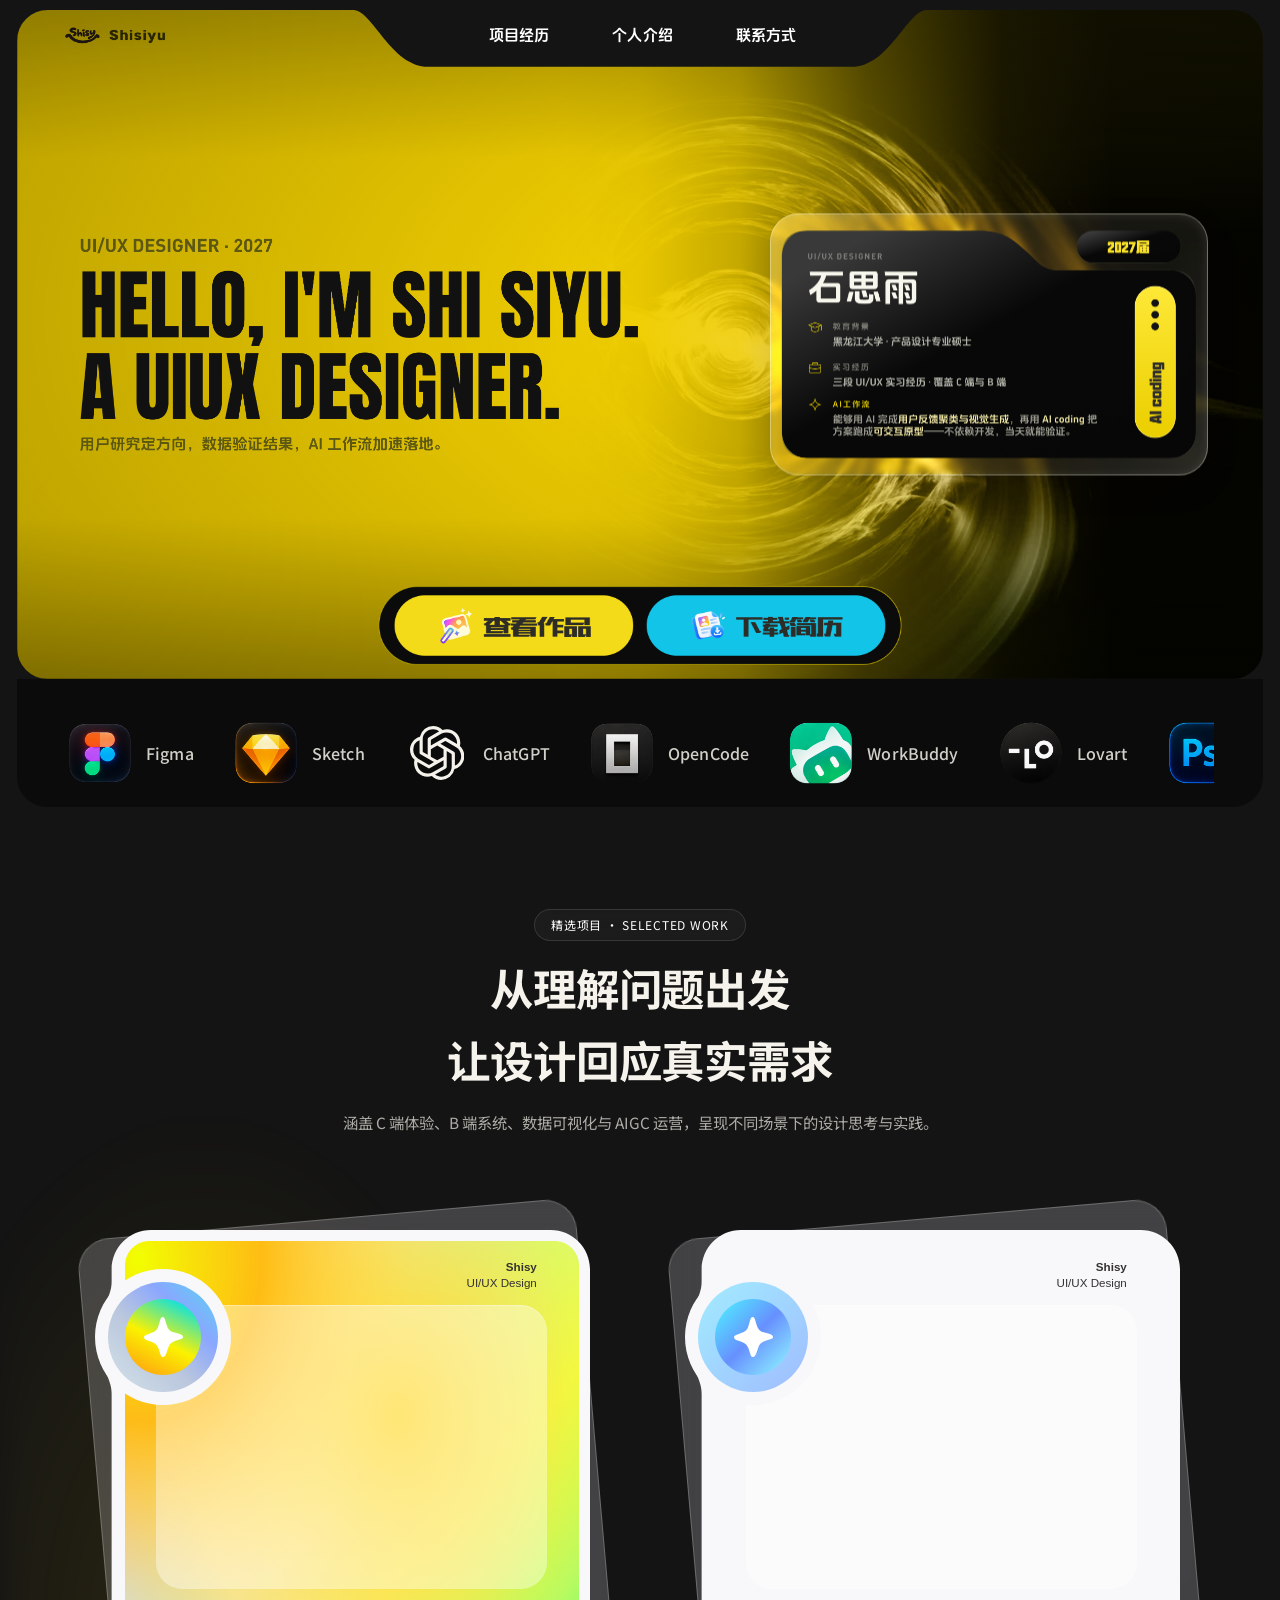
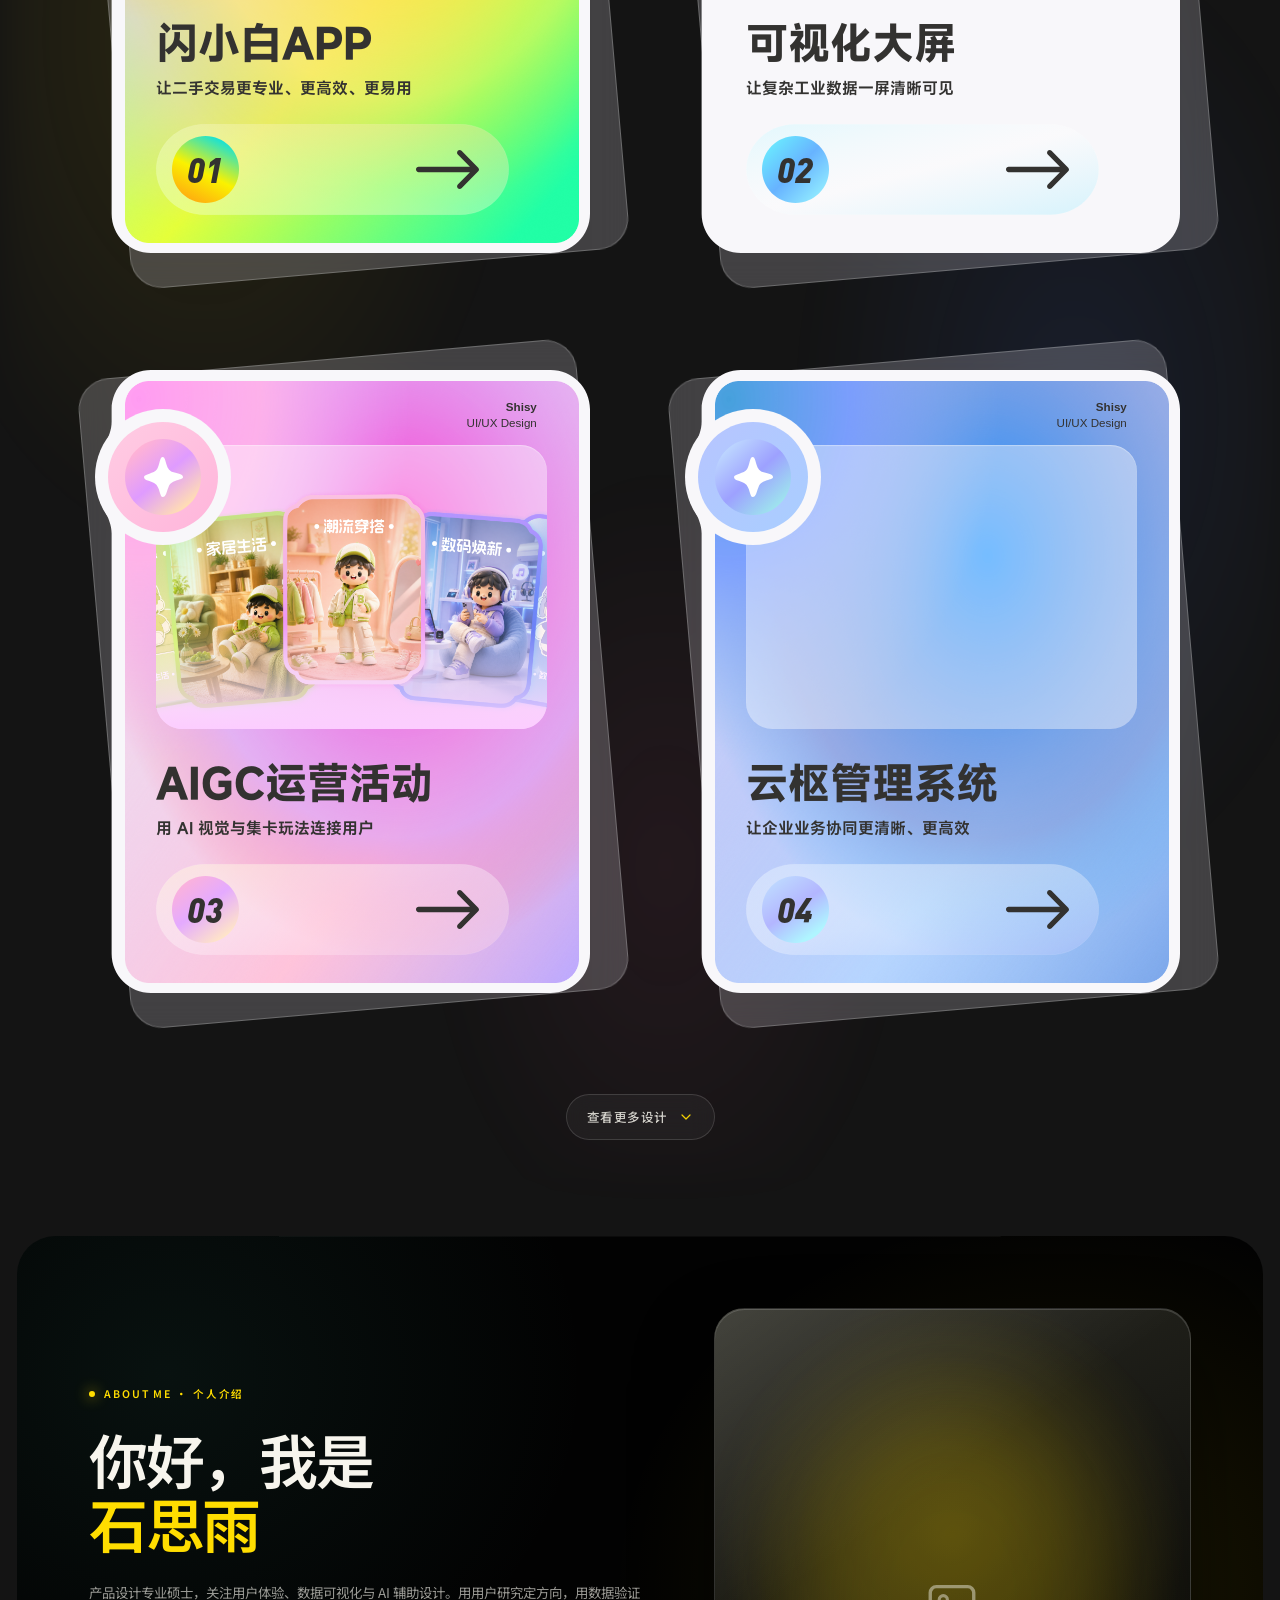
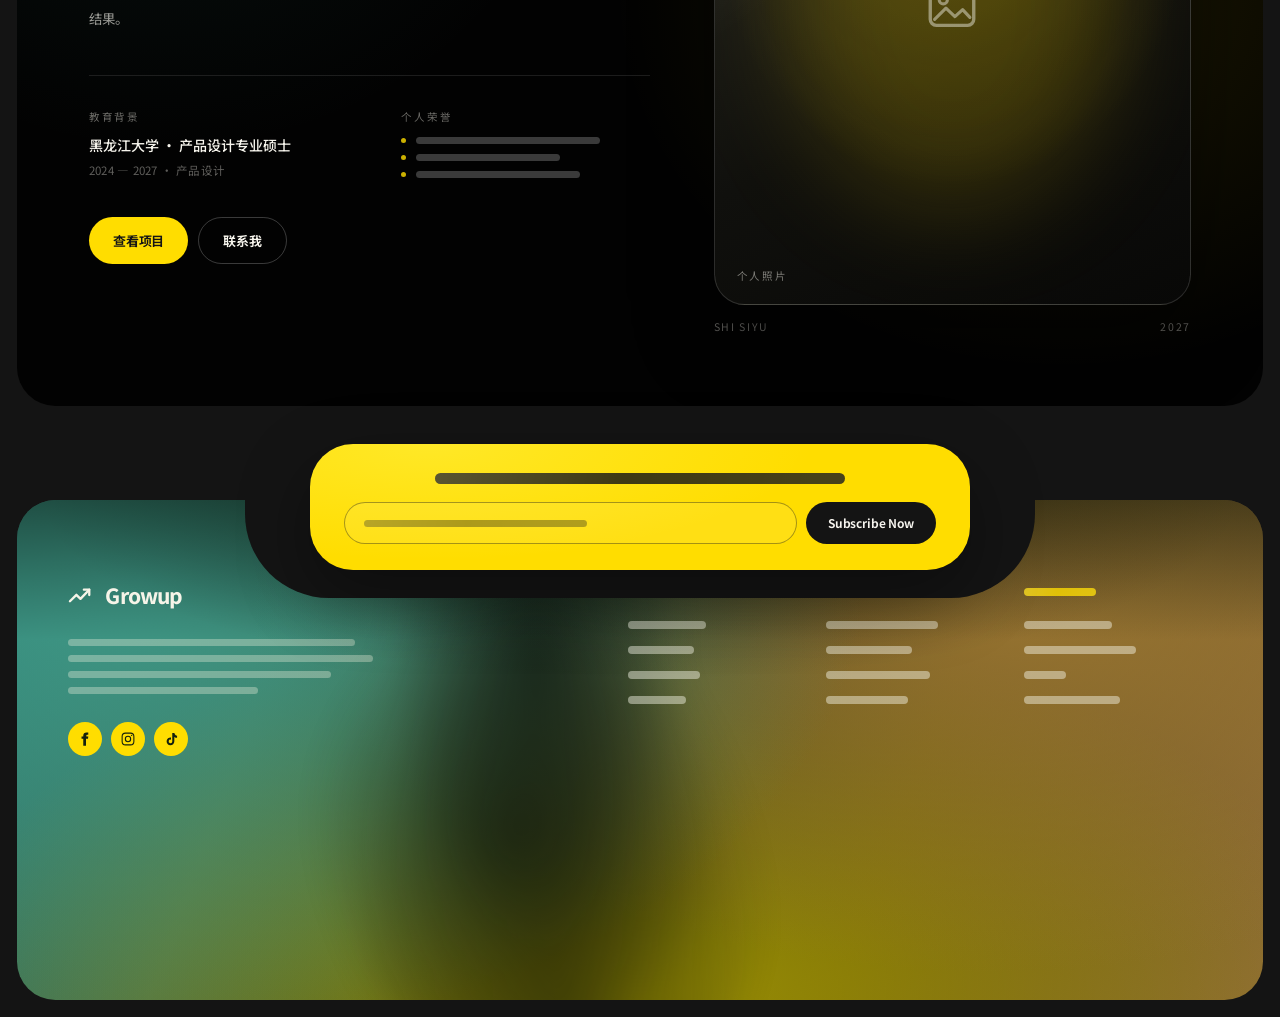
==== commit 4b34f9d2: "Clean corner labels from six Haohan character portraits" ====
--- a/index.html
+++ b/index.html
@@ -520,43 +520,43 @@
         <div class="exploration-panel__subheading"><h4>六位好汉，各有性格</h4><p>用表情、配色与随身配件，建立角色辨识度。</p></div>
         <div class="exploration-grid exploration-grid--characters">
 <figure class="exploration-work ">
-              <a class="exploration-work__image" href="assets/explorations/songjiang-full.webp" target="_blank" rel="noopener" data-gallery-index="6" data-title="宋江" aria-label="放大查看：宋江">
-                <img src="assets/explorations/songjiang-thumb.webp" width="720" height="960" alt="宋江" loading="lazy" decoding="async">
+              <a class="exploration-work__image" href="assets/explorations/songjiang-clean-full.webp" target="_blank" rel="noopener" data-gallery-index="6" data-title="宋江" aria-label="放大查看：宋江">
+                <img src="assets/explorations/songjiang-clean-thumb.webp" width="720" height="960" alt="宋江" loading="lazy" decoding="async">
                 <span class="exploration-work__zoom" aria-hidden="true">↗</span>
               </a>
               <figcaption><strong>宋江</strong><span>角色概念 · AI 辅助</span></figcaption>
             </figure>
 <figure class="exploration-work ">
-              <a class="exploration-work__image" href="assets/explorations/likui-full.webp" target="_blank" rel="noopener" data-gallery-index="7" data-title="李逵" aria-label="放大查看：李逵">
-                <img src="assets/explorations/likui-thumb.webp" width="720" height="960" alt="李逵" loading="lazy" decoding="async">
+              <a class="exploration-work__image" href="assets/explorations/likui-clean-full.webp" target="_blank" rel="noopener" data-gallery-index="7" data-title="李逵" aria-label="放大查看：李逵">
+                <img src="assets/explorations/likui-clean-thumb.webp" width="720" height="960" alt="李逵" loading="lazy" decoding="async">
                 <span class="exploration-work__zoom" aria-hidden="true">↗</span>
               </a>
               <figcaption><strong>李逵</strong><span>角色概念 · AI 辅助</span></figcaption>
             </figure>
 <figure class="exploration-work ">
-              <a class="exploration-work__image" href="assets/explorations/liutang-full.webp" target="_blank" rel="noopener" data-gallery-index="8" data-title="刘唐" aria-label="放大查看：刘唐">
-                <img src="assets/explorations/liutang-thumb.webp" width="720" height="960" alt="刘唐" loading="lazy" decoding="async">
+              <a class="exploration-work__image" href="assets/explorations/liutang-clean-full.webp" target="_blank" rel="noopener" data-gallery-index="8" data-title="刘唐" aria-label="放大查看：刘唐">
+                <img src="assets/explorations/liutang-clean-thumb.webp" width="720" height="960" alt="刘唐" loading="lazy" decoding="async">
                 <span class="exploration-work__zoom" aria-hidden="true">↗</span>
               </a>
               <figcaption><strong>刘唐</strong><span>角色概念 · AI 辅助</span></figcaption>
             </figure>
 <figure class="exploration-work ">
-              <a class="exploration-work__image" href="assets/explorations/yangzhi-full.webp" target="_blank" rel="noopener" data-gallery-index="9" data-title="杨志" aria-label="放大查看：杨志">
-                <img src="assets/explorations/yangzhi-thumb.webp" width="720" height="960" alt="杨志" loading="lazy" decoding="async">
+              <a class="exploration-work__image" href="assets/explorations/yangzhi-clean-full.webp" target="_blank" rel="noopener" data-gallery-index="9" data-title="杨志" aria-label="放大查看：杨志">
+                <img src="assets/explorations/yangzhi-clean-thumb.webp" width="720" height="960" alt="杨志" loading="lazy" decoding="async">
                 <span class="exploration-work__zoom" aria-hidden="true">↗</span>
               </a>
               <figcaption><strong>杨志</strong><span>角色概念 · AI 辅助</span></figcaption>
             </figure>
 <figure class="exploration-work ">
-              <a class="exploration-work__image" href="assets/explorations/wusong-full.webp" target="_blank" rel="noopener" data-gallery-index="10" data-title="武松" aria-label="放大查看：武松">
-                <img src="assets/explorations/wusong-thumb.webp" width="720" height="960" alt="武松" loading="lazy" decoding="async">
+              <a class="exploration-work__image" href="assets/explorations/wusong-clean-full.webp" target="_blank" rel="noopener" data-gallery-index="10" data-title="武松" aria-label="放大查看：武松">
+                <img src="assets/explorations/wusong-clean-thumb.webp" width="720" height="960" alt="武松" loading="lazy" decoding="async">
                 <span class="exploration-work__zoom" aria-hidden="true">↗</span>
               </a>
               <figcaption><strong>武松</strong><span>角色概念 · AI 辅助</span></figcaption>
             </figure>
 <figure class="exploration-work ">
-              <a class="exploration-work__image" href="assets/explorations/luzhishen-full.webp" target="_blank" rel="noopener" data-gallery-index="11" data-title="鲁智深" aria-label="放大查看：鲁智深">
-                <img src="assets/explorations/luzhishen-thumb.webp" width="720" height="960" alt="鲁智深" loading="lazy" decoding="async">
+              <a class="exploration-work__image" href="assets/explorations/luzhishen-clean-full.webp" target="_blank" rel="noopener" data-gallery-index="11" data-title="鲁智深" aria-label="放大查看：鲁智深">
+                <img src="assets/explorations/luzhishen-clean-thumb.webp" width="720" height="960" alt="鲁智深" loading="lazy" decoding="async">
                 <span class="exploration-work__zoom" aria-hidden="true">↗</span>
               </a>
               <figcaption><strong>鲁智深</strong><span>角色概念 · AI 辅助</span></figcaption>
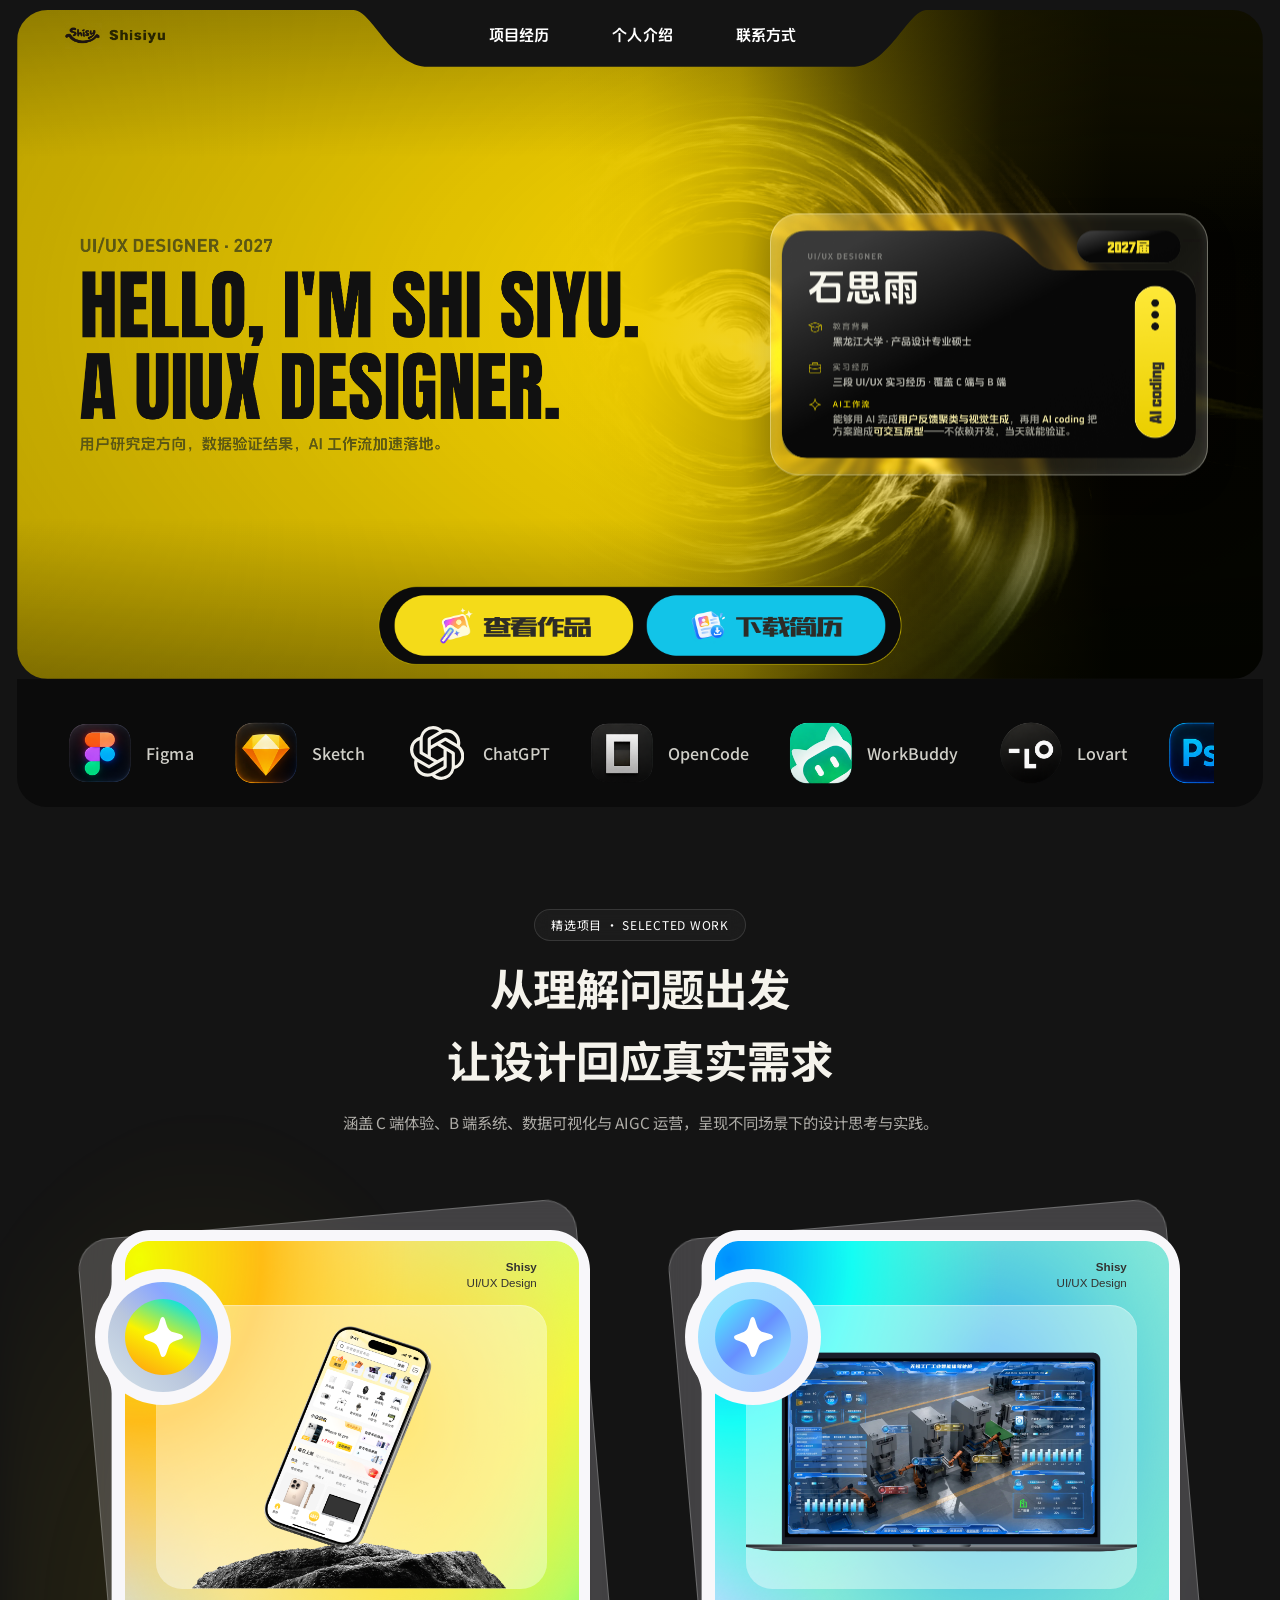
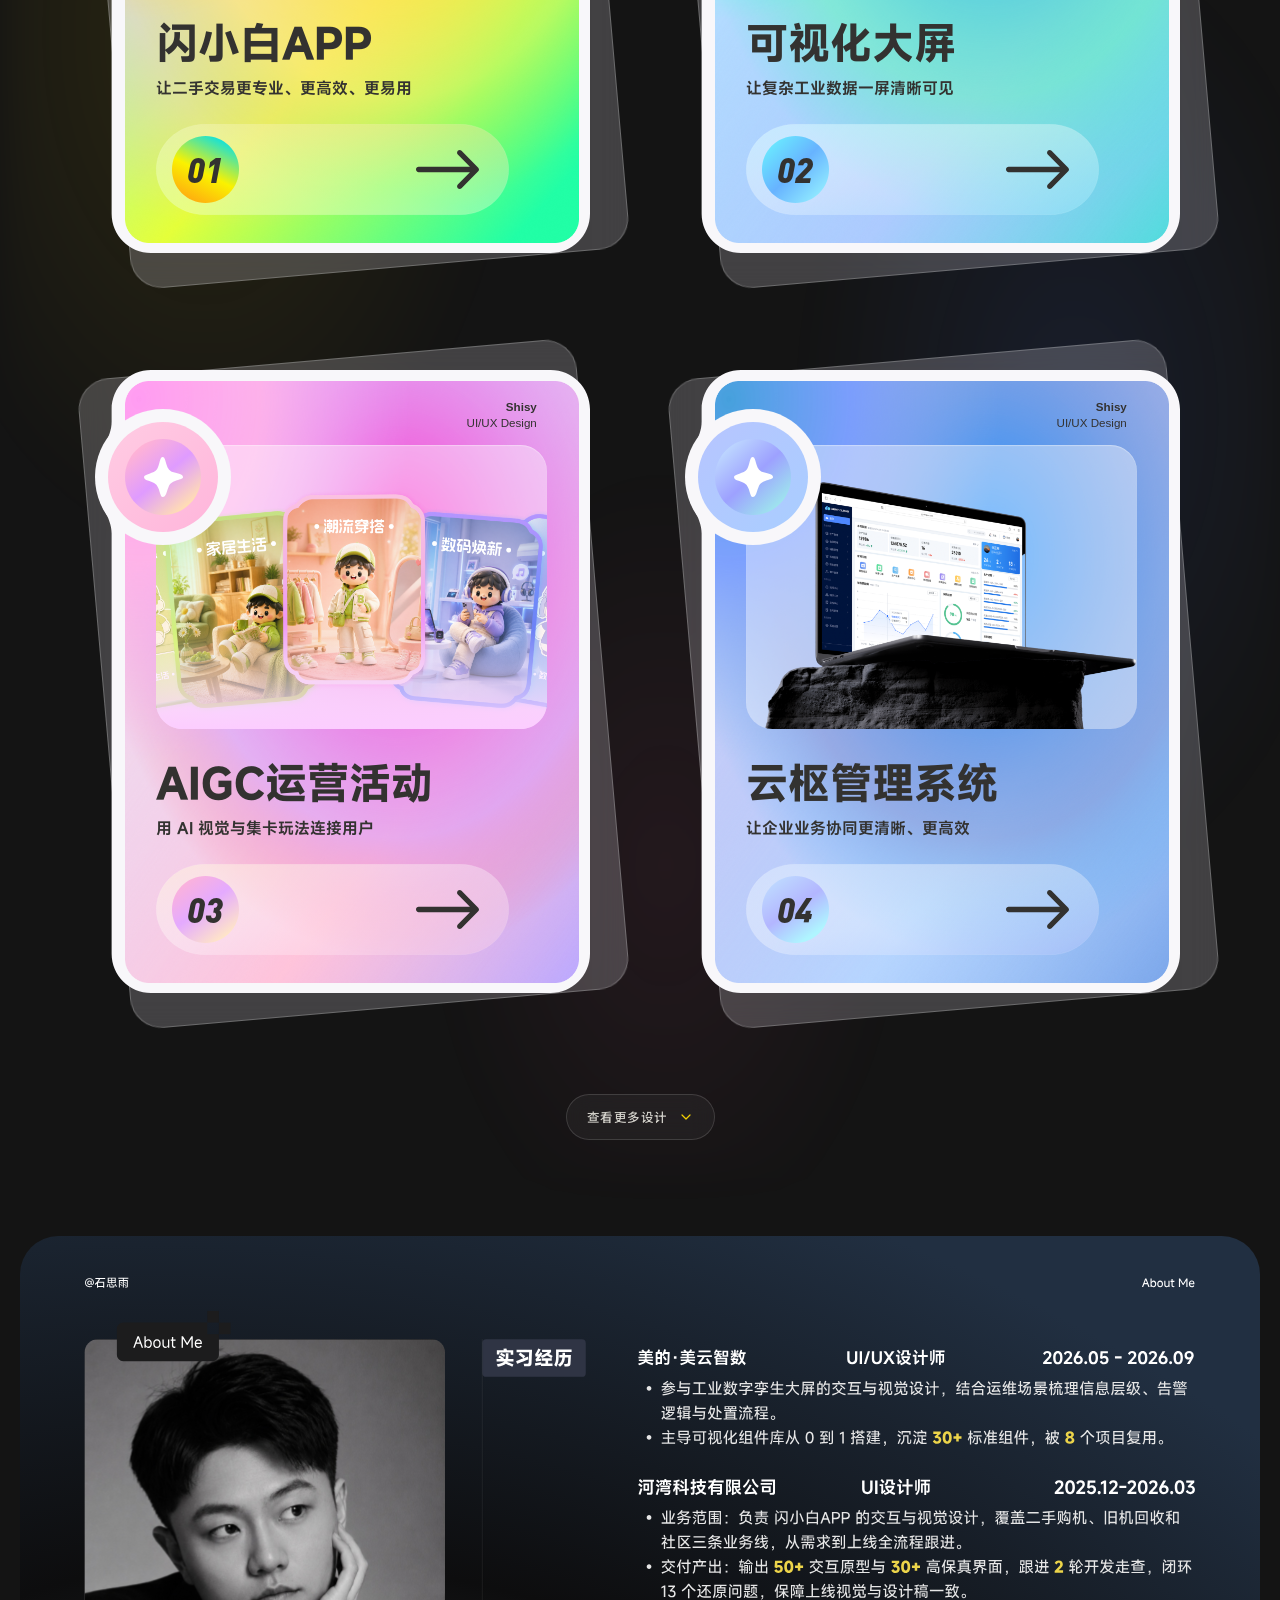
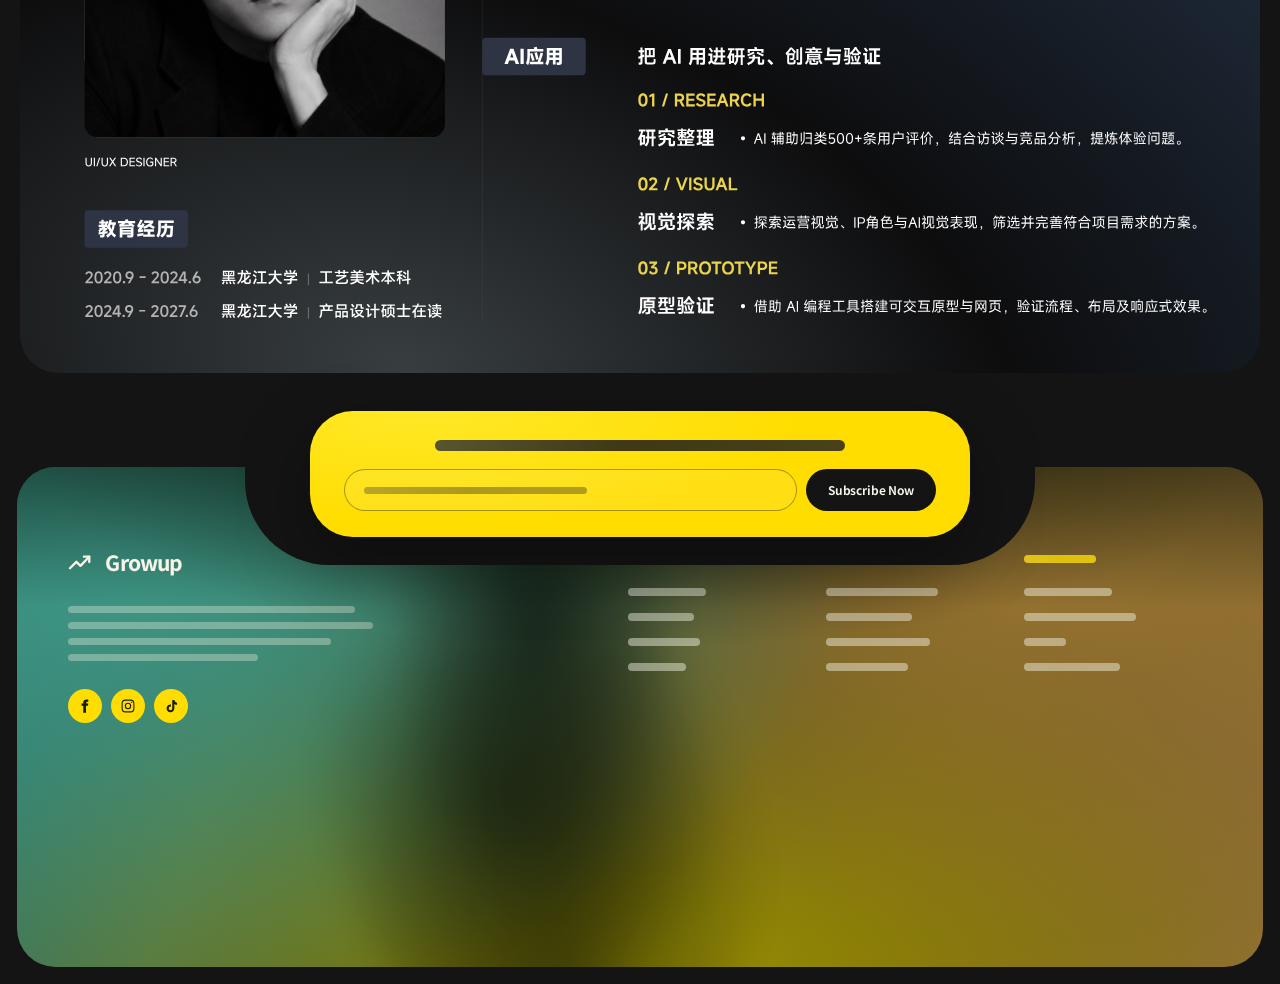
==== commit 29fd564a: "Update personal introduction with approved SVG and responsive content" ====
--- a/index.html
+++ b/index.html
@@ -10,6 +10,7 @@
   <link rel="stylesheet" href="assets/css/noto-sans-sc.css">
   <link rel="stylesheet" href="assets/css/style.css?v=20261120-explore1">
   <link rel="stylesheet" href="assets/css/explorations.css?v=20261120-explore1">
+  <link rel="stylesheet" href="assets/css/about.css?v=20261120-about1">
 </head>
 <body>
 
@@ -590,48 +591,51 @@
     <!-- ============================================================
          PERSONAL INTRO
          ============================================================ -->
-    <section class="intro" id="about" aria-label="个人介绍">
-      <div class="intro-copy">
-        <span class="intro-eyebrow"><i aria-hidden="true"></i>ABOUT ME · 个人介绍</span>
-        <h2 class="intro-title">你好，我是<br><em>石思雨</em></h2>
-        <p class="intro-lead">产品设计专业硕士，关注用户体验、数据可视化与 AI 辅助设计。用用户研究定方向，用数据验证结果。</p>
-
-        <div class="intro-details">
-          <div class="intro-block">
-            <span class="intro-label">教育背景</span>
-            <p class="intro-value">黑龙江大学 · 产品设计专业硕士</p>
-            <p class="intro-meta">2024 — 2027 · 产品设计</p>
-          </div>
-          <div class="intro-block">
-            <span class="intro-label">个人荣誉</span>
-            <ul class="intro-honors">
-              <li><span class="intro-honor-dot" aria-hidden="true"></span><span class="sk is-body" style="width:74%"></span></li>
-              <li><span class="intro-honor-dot" aria-hidden="true"></span><span class="sk is-body" style="width:58%"></span></li>
-              <li><span class="intro-honor-dot" aria-hidden="true"></span><span class="sk is-body" style="width:66%"></span></li>
-            </ul>
-          </div>
-        </div>
-
-        <div class="intro-actions">
-          <a class="btn btn--yellow" href="#projects">查看项目</a>
-          <a class="btn btn--outline-light" href="#contact">联系我</a>
-        </div>
-      </div>
-
-      <div class="intro-portrait">
-        <div class="intro-portrait-frame">
-          <span class="intro-portrait-glow" aria-hidden="true"></span>
-          <span class="intro-portrait-ph" aria-hidden="true">
-            <svg><use href="#i-image"></use></svg>
-          </span>
-          <span class="intro-portrait-tag">个人照片</span>
-        </div>
-        <div class="intro-portrait-caption">
-          <span>SHI SIYU</span>
-          <span>2027</span>
-        </div>
-      </div>
-    </section>
+    <section class="personal-intro" id="about" aria-label="个人介绍">
+<img class="personal-intro__source" src="assets/about/introduction.svg" width="1920" height="1141" alt="" aria-hidden="true" loading="lazy" decoding="async">
+<div class="personal-intro__content">
+ <header class="sv-top"><span>@石思雨</span><span>About Me</span></header>
+ <div class="sv-layout">
+  <aside class="sv-side" aria-label="个人照片与教育经历">
+   <figure class="sv-photo"><img src="assets/about/portrait.jpg" width="700" height="773" alt="石思雨黑白个人肖像"><figcaption class="sv-sticker">About Me</figcaption></figure>
+   <p class="sv-caption">UI/UX DESIGNER</p>
+   <section class="sv-education" aria-labelledby="sv-education-title">
+    <h2 id="sv-education-title" class="sv-label">教育经历</h2>
+    <div class="sv-school-list">
+     <div class="sv-school"><time>2020.9 - 2024.6</time><p><strong>黑龙江大学</strong> ｜ 工艺美术本科</p></div>
+     <div class="sv-school"><time>2024.9 - 2027.6</time><p><strong>黑龙江大学</strong> ｜ 产品设计硕士在读</p></div>
+    </div>
+   </section>
+  </aside>
+  <div class="sv-main">
+   <section class="sv-section" aria-labelledby="sv-experience-title">
+    <div><h2 id="sv-experience-title" class="sv-label">实习经历</h2></div>
+    <div class="sv-section-content">
+     <article class="sv-job">
+      <header class="sv-job-header"><h3>美的·美云智数</h3><span>UI/UX设计师</span><time>2026.05 - 2026.09</time></header>
+      <ul><li>参与工业数字孪生大屏的交互与视觉设计，结合运维场景梳理信息层级、告警逻辑与处置流程。</li><li>主导可视化组件库从 0 到 1 搭建，沉淀 <b>30+</b> 标准组件，被 <b>8</b> 个项目复用。</li></ul>
+     </article>
+     <article class="sv-job">
+      <header class="sv-job-header"><h3>河湾科技有限公司</h3><span>UI设计师</span><time>2025.12-2026.03</time></header>
+      <ul><li>业务范围：负责闪小白APP的交互与视觉设计，覆盖二手购机、旧机回收和社区三条业务线，从需求到上线全流程跟进。</li><li>交付产出：输出 <b>50+</b> 交互原型与 <b>30+</b> 高保真界面，跟进 <b>2</b> 轮开发走查，闭环 13 个还原问题，保障上线视觉与设计稿一致。</li></ul>
+     </article>
+    </div>
+   </section>
+   <section class="sv-section" aria-labelledby="sv-ai-title">
+    <div><h2 id="sv-ai-title" class="sv-label">AI应用</h2></div>
+    <div class="sv-section-content">
+     <h3 class="sv-ai-title">把 AI 用进研究、创意与验证</h3>
+     <div class="sv-workflow">
+      <article><p class="sv-step-code">01 / RESEARCH</p><div class="sv-step-detail"><h4>研究整理</h4><p>AI 辅助归类500+条用户评价，结合访谈与竞品分析，提炼体验问题。</p></div></article>
+      <article><p class="sv-step-code">02 / VISUAL</p><div class="sv-step-detail"><h4>视觉探索</h4><p>探索运营视觉、IP角色与AI视觉表现，筛选并完善符合项目需求的方案。</p></div></article>
+      <article><p class="sv-step-code">03 / PROTOTYPE</p><div class="sv-step-detail"><h4>原型验证</h4><p>借助 AI 编程工具搭建可交互原型与网页，验证流程、布局及响应式效果。</p></div></article>
+     </div>
+    </div>
+   </section>
+  </div>
+ </div>
+</div>
+</section>
 
     <!-- ============================================================
          NEWSLETTER
--- a/assets/css/about.css
+++ b/assets/css/about.css
@@ -0,0 +1,76 @@
+#about .personal-intro__content { --sv-accent:#e8d72b; color:#f5f5f5; background:#0d0d0e; background-image:radial-gradient(ellipse at 31% 100%,#383e41 0%,#0d0d0e 46.15%,#212f41 100%); font-family:'Noto Sans SC','Microsoft YaHei',sans-serif; padding:clamp(24px,5.2vw,56px); overflow-wrap:anywhere; }
+#about .personal-intro__content * { box-sizing:border-box; }
+#about .personal-intro__content h2,#about .personal-intro__content h3,#about .personal-intro__content h4,#about .personal-intro__content p,#about .personal-intro__content figure { margin:0; }
+#about .personal-intro__content .sv-top { display:flex; justify-content:space-between; align-items:center; gap:20px; font-size:11px; line-height:1.8; padding-right:48px; margin-bottom:36px; }
+#about .personal-intro__content .sv-layout { display:grid; grid-template-columns:minmax(0,558fr) minmax(0,1104fr); gap:30px; align-items:stretch; }
+#about .personal-intro__content .sv-side { min-width:0; display:flex; flex-direction:column; }
+#about .personal-intro__content .sv-photo { position:relative; }
+#about .personal-intro__content .sv-photo img { display:block; width:100%; height:auto; aspect-ratio:558 / 616; object-fit:cover; object-position:center; border-radius:12px; }
+#about .personal-intro__content .sv-sticker { position:absolute; top:-14px; left:9%; background:#1c1c1d; padding:8px 14px; font-size:16px; line-height:1.5; border-radius:6px; }
+#about .personal-intro__content .sv-sticker::before,#about .personal-intro__content .sv-sticker::after { content:''; position:absolute; width:10px; height:10px; background:#1c1c1d; }
+#about .personal-intro__content .sv-sticker::before { right:0; top:-10px; }
+#about .personal-intro__content .sv-sticker::after { right:-10px; top:0; }
+#about .personal-intro__content .sv-caption { margin-top:20px; font-size:11px; line-height:1.7; }
+#about .personal-intro__content .sv-education { margin-top:auto; padding-top:26px; }
+#about .personal-intro__content .sv-label { display:inline-block; padding:6px 11px; border-radius:4px; background:#2f3444; font-size:17px; font-weight:700; line-height:1.55; white-space:nowrap; }
+#about .personal-intro__content .sv-school-list { display:grid; gap:12px; margin-top:18px; }
+#about .personal-intro__content .sv-school { display:flex; flex-wrap:wrap; align-items:baseline; gap:3px 12px; font-size:12px; line-height:1.8; }
+#about .personal-intro__content .sv-school time { color:#b5b6ba; white-space:nowrap; }
+#about .personal-intro__content .sv-school p { color:#eeeeef; }
+#about .personal-intro__content .sv-school strong { font-weight:500; }
+#about .personal-intro__content .sv-main { min-width:0; display:grid; gap:26px; border-left:1px solid #ffffff09; }
+#about .personal-intro__content .sv-section { display:grid; grid-template-columns:105px minmax(0,1fr); column-gap:24px; align-items:start; }
+#about .personal-intro__content .sv-section-content { min-width:0; }
+#about .personal-intro__content .sv-job + .sv-job { margin-top:22px; }
+#about .personal-intro__content .sv-job-header { display:flex; flex-wrap:wrap; justify-content:space-between; align-items:baseline; gap:4px 12px; font-size:13px; line-height:1.7; }
+#about .personal-intro__content .sv-job-header h3 { font-size:14px; line-height:1.7; font-weight:700; }
+#about .personal-intro__content .sv-job-header span,#about .personal-intro__content .sv-job-header time { font-size:12px; line-height:1.7; font-weight:600; }
+#about .personal-intro__content .sv-job-header time { white-space:nowrap; }
+#about .personal-intro__content .sv-job ul { margin:9px 0 0; padding-left:17px; display:grid; gap:3px; font-size:12px; line-height:1.95; color:#e1e1e3; }
+#about .personal-intro__content .sv-job b { color:var(--sv-accent); font-weight:700; }
+#about .personal-intro__content .sv-ai-title { font-size:15px; line-height:1.7; font-weight:600; margin-top:2px; }
+#about .personal-intro__content .sv-workflow { margin-top:18px; display:grid; gap:21px; }
+#about .personal-intro__content .sv-step-code { font-size:13px; font-weight:600; line-height:1.7; color:var(--sv-accent); }
+#about .personal-intro__content .sv-step-detail { display:grid; grid-template-columns:62px minmax(0,1fr); gap:12px; align-items:baseline; margin-top:9px; }
+#about .personal-intro__content .sv-step-detail h4 { font-size:14px; line-height:1.8; font-weight:600; }
+#about .personal-intro__content .sv-step-detail p { position:relative; padding-left:11px; font-size:11px; line-height:1.95; color:#e6e6e8; }
+#about .personal-intro__content .sv-step-detail p::before { content:'•'; position:absolute; left:0; }
+@media(min-width:1200px) {
+ #about .personal-intro__content .sv-layout { gap:3.02vw; }
+ #about .personal-intro__content .sv-section { grid-template-columns:clamp(105px,8.34vw,160px) minmax(0,1fr); column-gap:clamp(24px,4.17vw,80px); }
+ #about .personal-intro__content .sv-main { gap:36px; }
+ #about .personal-intro__content .sv-job-header h3 { font-size:20px; }
+ #about .personal-intro__content .sv-job-header span,#about .personal-intro__content .sv-job-header time { font-size:17px; }
+ #about .personal-intro__content .sv-job ul { font-size:16px; }
+ #about .personal-intro__content .sv-ai-title { font-size:20px; }
+ #about .personal-intro__content .sv-step-detail p { font-size:14px; }
+ #about .personal-intro__content .sv-step-detail h4 { font-size:17px; }
+ #about .personal-intro__content .sv-step-code { font-size:17px; }
+}
+@media(max-width:850px) {
+ #about .personal-intro__content .sv-section { grid-template-columns:1fr; gap:17px; }
+ #about .personal-intro__content .sv-main { border-left:0; }
+ #about .personal-intro__content .sv-label { font-size:16px; }
+ #about .personal-intro__content .sv-layout { gap:25px; }
+ #about .personal-intro__content .sv-step-detail { grid-template-columns:1fr; gap:4px; margin-top:5px; }
+}
+@media(max-width:580px) {
+ #about .personal-intro__content .sv-layout { grid-template-columns:1fr; gap:30px; }
+ #about .personal-intro__content .sv-photo { max-width:350px; width:100%; margin-inline:auto; }
+ #about .personal-intro__content .sv-caption { text-align:center; margin-top:13px; }
+ #about .personal-intro__content .sv-top { margin-bottom:30px; padding-right:52px; }
+ #about .personal-intro__content .sv-education { padding-top:22px; }
+ #about .personal-intro__content .sv-school-list { gap:10px; margin-top:13px; }
+ #about .personal-intro__content .sv-job ul { font-size:13px; }
+ #about .personal-intro__content .sv-job-header h3 { font-size:16px; }
+ #about .personal-intro__content .sv-step-detail { grid-template-columns:65px minmax(0,1fr); gap:10px; }
+ #about .personal-intro__content .sv-step-detail p { font-size:12px; }
+}
+
+#about.personal-intro { position:relative; width:calc(100% - 40px); max-width:1920px; margin:clamp(46px,4.5vw,64px) auto 0; border-radius:var(--radius-panel); overflow:hidden; isolation:isolate; scroll-margin-top:24px; }
+#about .personal-intro__source { display:block; width:100%; height:auto; }
+@media(min-width:941px) {
+ #about .personal-intro__content { position:absolute; width:1px; height:1px; padding:0; margin:-1px; overflow:hidden; clip:rect(0,0,0,0); clip-path:inset(50%); white-space:nowrap; }
+}
+@media(max-width:940px) { #about .personal-intro__source { display:none; } }
+@media(max-width:720px) { #about.personal-intro { width:calc(100% - 20px); } }
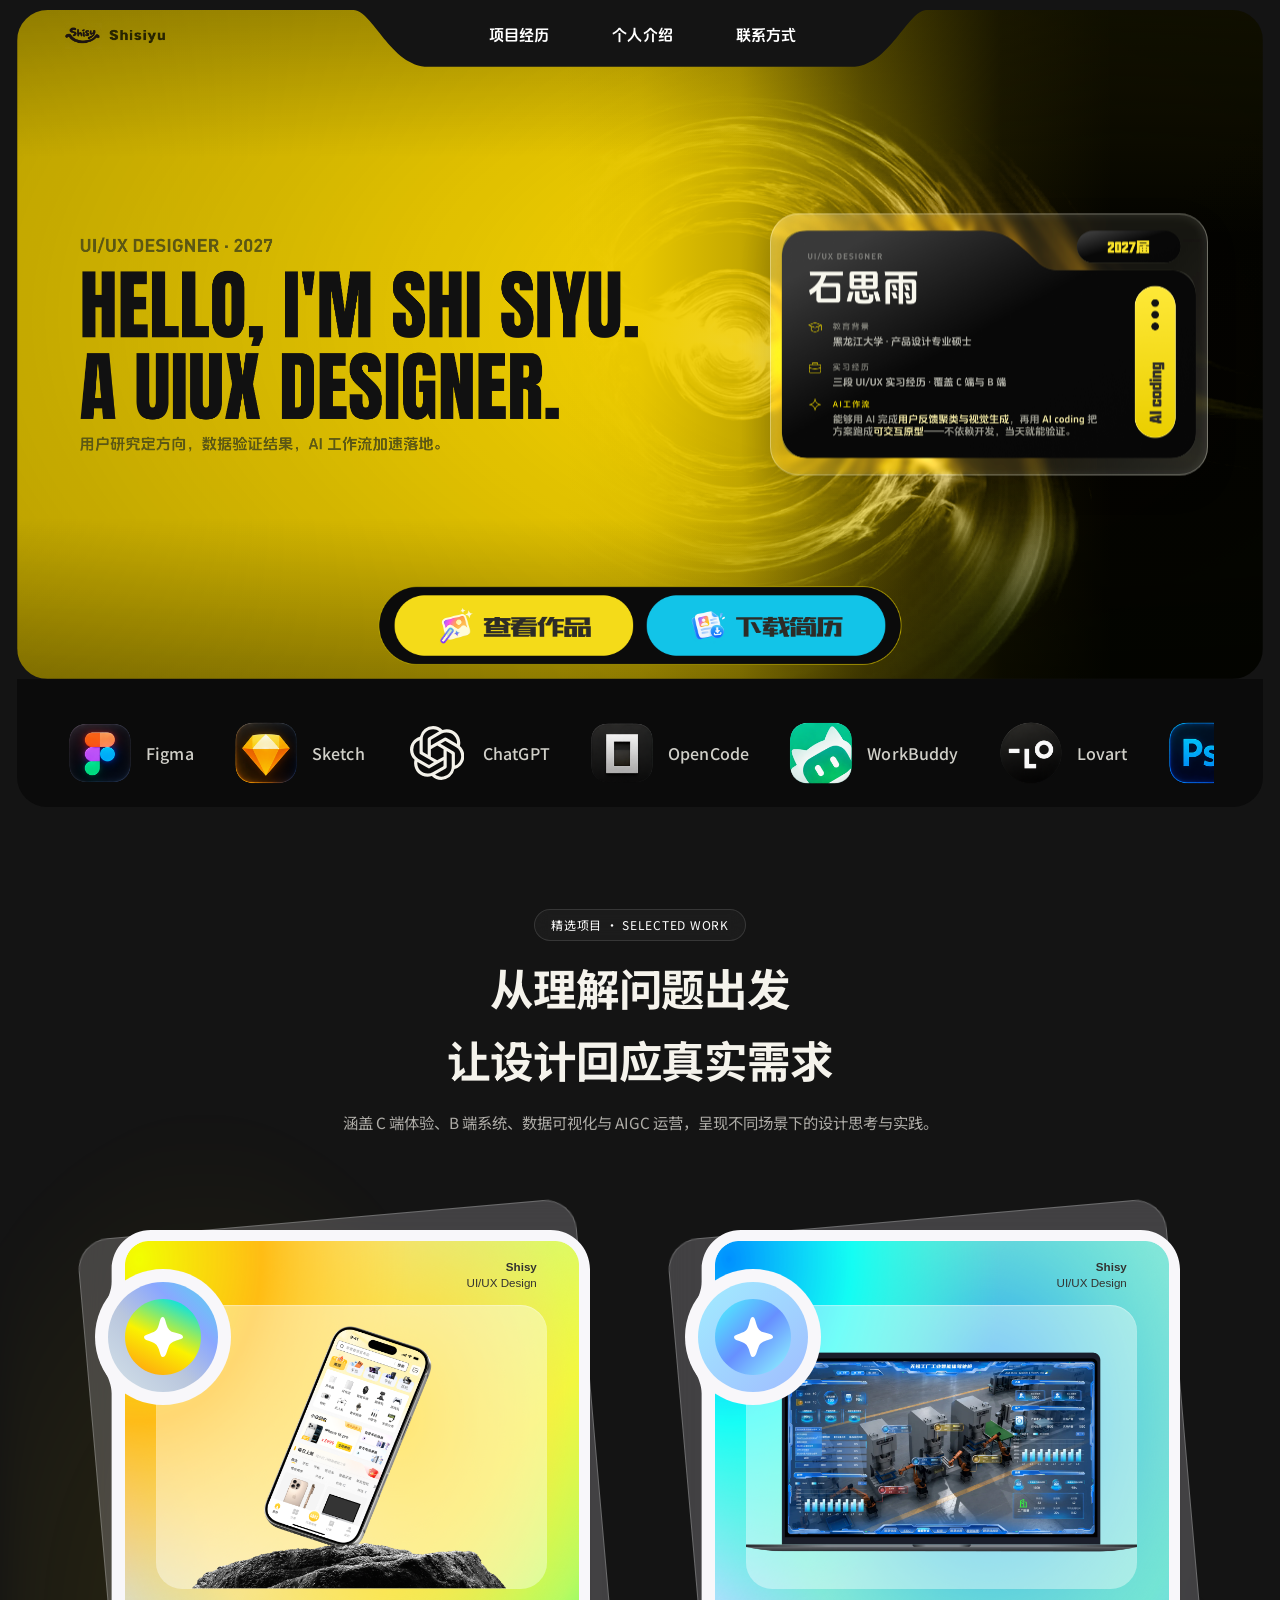
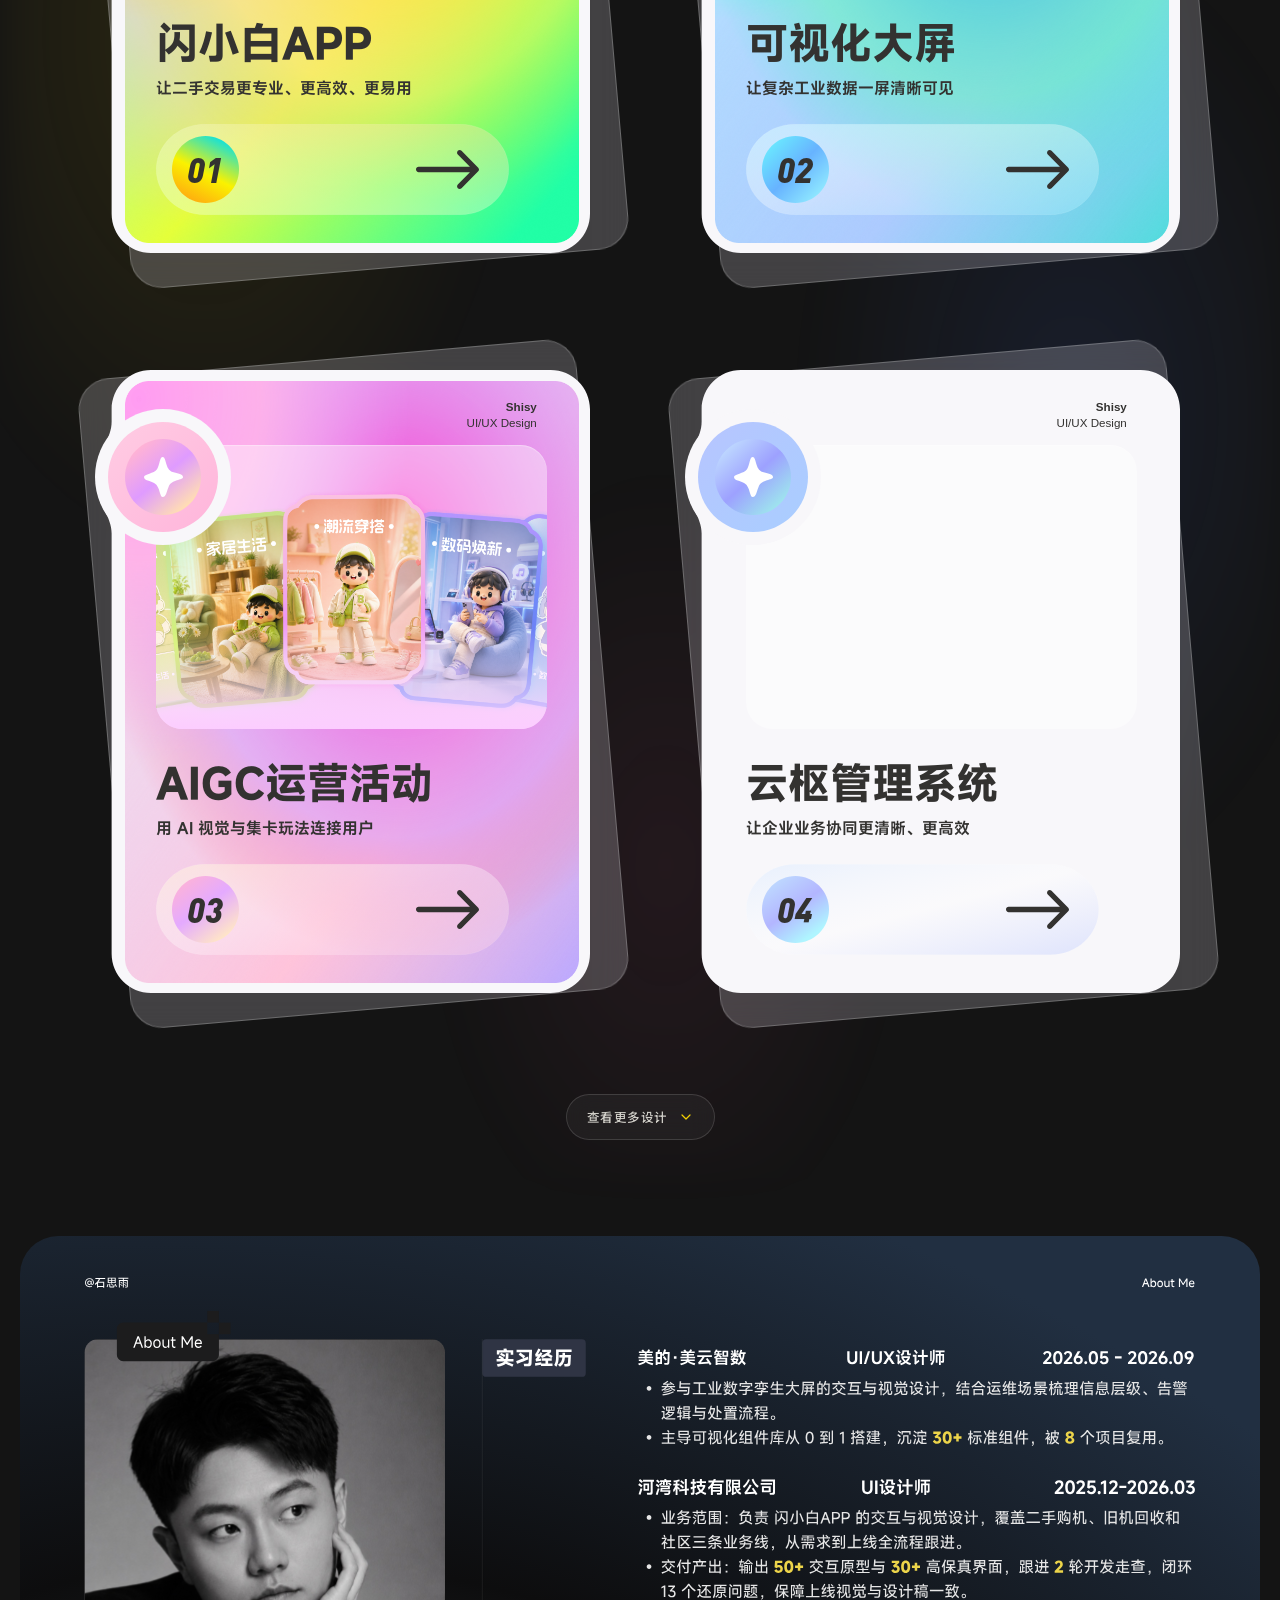
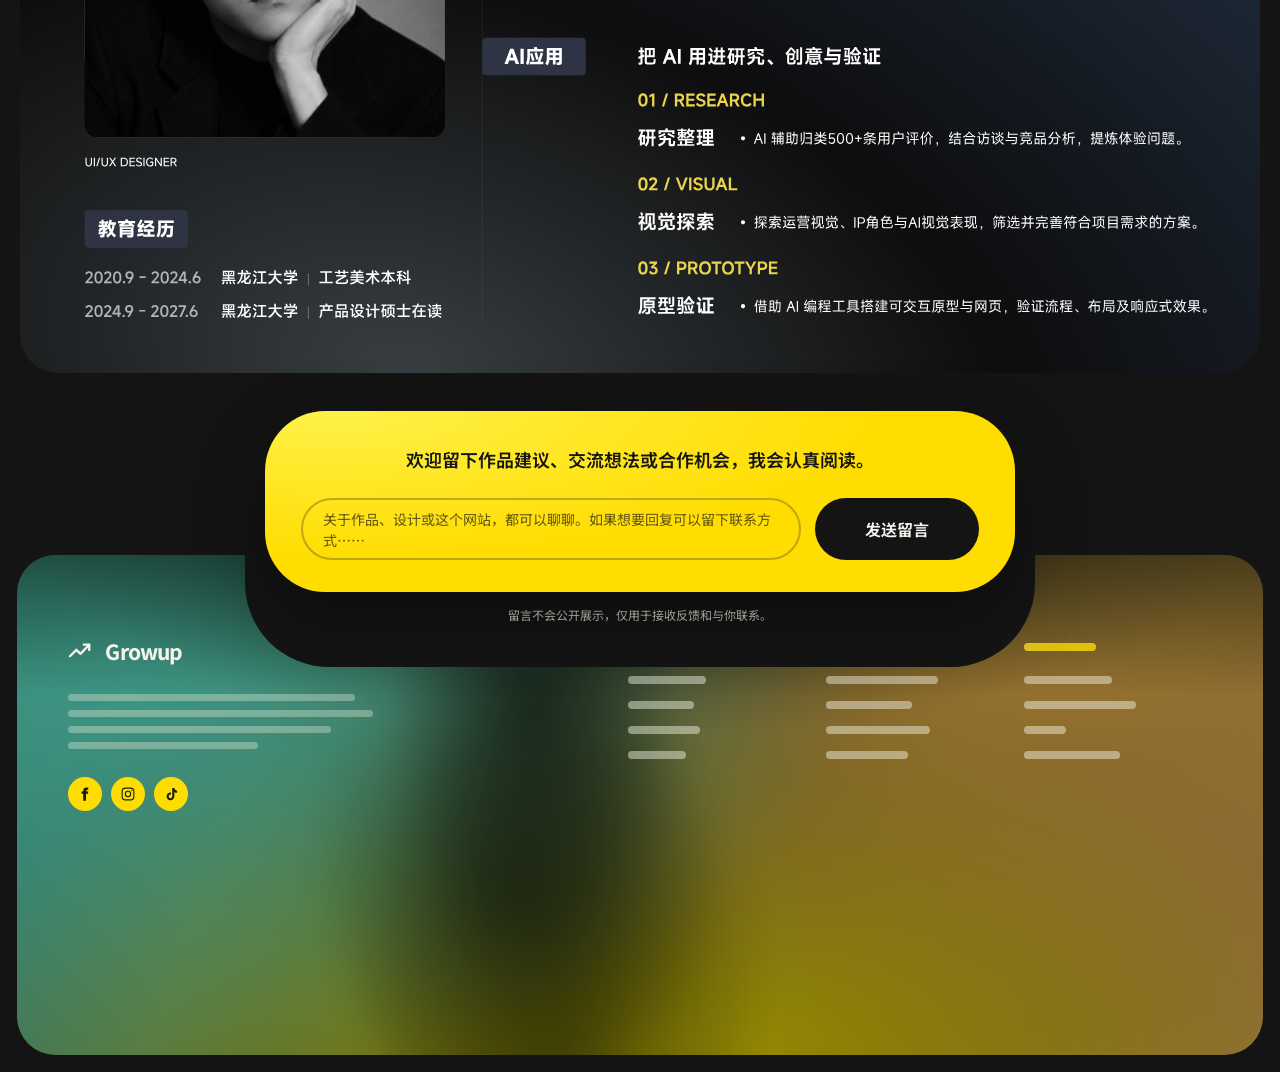
==== commit 09c6a692: "Replace newsletter placeholder with compact feedback panel" ====
--- a/index.html
+++ b/index.html
@@ -8,7 +8,7 @@
   <script>document.documentElement.classList.add('js');</script>
   <link rel="preload" href="assets/fonts/anton-latin.woff2" as="font" type="font/woff2" crossorigin="">
   <link rel="stylesheet" href="assets/css/noto-sans-sc.css">
-  <link rel="stylesheet" href="assets/css/style.css?v=20261120-explore1">
+  <link rel="stylesheet" href="assets/css/style.css?v=20261120-feedback1">
   <link rel="stylesheet" href="assets/css/explorations.css?v=20261120-explore1">
   <link rel="stylesheet" href="assets/css/about.css?v=20261120-about1">
 </head>
@@ -638,19 +638,20 @@
 </section>
 
     <!-- ============================================================
-         NEWSLETTER
+         FEEDBACK
          ============================================================ -->
-    <section class="newsletter-zone" id="pricing" aria-label="Newsletter">
+    <section class="newsletter-zone" id="pricing" aria-label="留言">
       <div class="newsletter-blackout" aria-hidden="true"></div>
-      <div class="newsletter reveal is-visible">
-        <span class="sk is-title newsletter-title" style="width:min(410px,76%);height:11px"></span>
-        <form class="newsletter-form" action="#" method="get" novalidate="">
-          <label class="field">
-            <span class="field-ghost" aria-hidden="true"><span class="sk is-title" style="width:54%;height:7px;opacity:.35"></span></span>
-            <input type="email" name="email" aria-label="Email address" autocomplete="email">
-          </label>
-          <button class="btn btn--dark subscribe-btn" type="submit">Subscribe Now</button>
-        </form>
+      <div class="newsletter-content">
+        <div class="newsletter reveal is-visible">
+          <p class="newsletter-title">欢迎留下作品建议、交流想法或合作机会，我会认真阅读。</p>
+          <div class="newsletter-form">
+            <textarea class="newsletter-message" rows="2" maxlength="1000" autocomplete="off" aria-label="留言内容" aria-describedby="feedback-privacy" placeholder="关于作品、设计或这个网站，都可以聊聊。如果想要回复可以留下联系方式……"></textarea>
+            <button class="btn btn--dark newsletter-send" type="button">发送留言</button>
+          </div>
+        </div>
+        <p class="newsletter-privacy" id="feedback-privacy">留言不会公开展示，仅用于接收反馈和与你联系。</p>
+        <p class="newsletter-status" role="status"></p>
       </div>
     </section>
 
@@ -724,7 +725,7 @@
       <a class="viewer__save" download>保存图片</a>
     </div>
   </dialog>
-  <script src="assets/js/main.js?v=20261120-explore1"></script>
+  <script src="assets/js/main.js?v=20261120-feedback1"></script>
   <script src="assets/js/project-detail.js?v=20261120-explore1" defer></script>
 
 
--- a/assets/css/style.css
+++ b/assets/css/style.css
@@ -2636,7 +2636,7 @@
 }
 
 /* ------------------------------------------------------------
-   Newsletter
+   Feedback
    ------------------------------------------------------------ */
 .newsletter-zone {
   position: relative;
@@ -2650,82 +2650,80 @@
   z-index: 0;
   left: 50%;
   top: 0;
-  height: 192px;
+  bottom: 38px;
   transform: translateX(-50%);
   width: min(790px, 78vw);
   background: var(--bg);
   border-radius: 0 0 84px 84px;
 }
+.newsletter-content {
+  position: relative;
+  min-width: 0;
+  width: min(750px, 78vw);
+}
 .newsletter {
-  position: relative;
-  z-index: 2;
-  width: min(660px, 62vw);
-  padding: clamp(23px, 2.3vw, 29px) clamp(24px, 2.7vw, 34px) clamp(21px, 2vw, 26px);
-  border-radius: 43px;
+  padding: clamp(23px, 2.5vw, 32px) clamp(24px, 3vw, 36px);
+  border-radius: 60px;
   background:
-    radial-gradient(100% 160% at 18% 0%, rgba(255, 243, 78, .5), transparent 58%),
+    radial-gradient(ellipse at 9% 0%, #fff149, transparent 58%),
     var(--yellow-bright);
   color: var(--ink);
   box-shadow: 0 26px 70px rgba(0, 0, 0, .36);
-  display: flex;
-  flex-direction: column;
+}
+.newsletter-title {
+  margin: 0 0 22px;
+  text-align: center;
+  font-size: clamp(15px, 1.4vw, 19px);
+  font-weight: 600;
+  line-height: 1.8;
+}
+.newsletter-form {
+  display: grid;
+  grid-template-columns: minmax(0, 1fr) 164px;
   align-items: center;
-  gap: 18px;
-}
-.newsletter-title {
-  color: var(--ink);
-  opacity: .82;
-  border-radius: 6px;
-}
-.newsletter-form {
+  gap: 14px;
+}
+.newsletter-message {
+  display: block;
   width: 100%;
-  display: flex;
-  align-items: center;
-  gap: 9px;
-}
-.field {
-  position: relative;
-  flex: 1;
-  height: 42px;
   min-width: 0;
-  border: 1.4px solid rgba(20, 20, 20, .38);
-  border-radius: 999px;
-  background: rgba(255, 255, 255, .08);
-  transition: border-color .2s var(--ease), background-color .2s var(--ease);
-}
-.field:focus-within { border-color: rgba(20, 20, 20, .72); background: rgba(255, 255, 255, .2); }
-.field input {
-  position: relative;
-  z-index: 1;
-  width: 100%;
-  height: 100%;
-  padding: 0 19px;
-  border: 0;
-  outline: 0;
+  height: 62px;
+  padding: 9px 20px;
+  border: 2px solid #87771888;
+  border-radius: 32px;
   background: transparent;
   color: var(--ink);
-  font-size: 12.5px;
-  font-weight: 500;
-}
-.field-ghost {
-  position: absolute;
-  inset: 0;
-  z-index: 2;
-  display: flex;
-  align-items: center;
-  padding: 0 19px;
-  pointer-events: none;
-  transition: opacity .18s var(--ease);
-}
-.field-ghost .sk { color: var(--ink); }
-.field:focus-within .field-ghost,
-.field.has-value .field-ghost { opacity: 0; }
-.subscribe-btn {
-  flex: 0 0 auto;
-  height: 42px;
-  padding: 0 22px;
+  font: inherit;
+  font-size: 14px;
+  line-height: 21px;
+  resize: none;
+}
+.newsletter-message::placeholder {
+  color: #62550e;
+  opacity: 1;
+}
+.newsletter-message:focus-visible,
+.newsletter .newsletter-send:focus-visible {
+  outline: 2px solid var(--ink);
+  outline-offset: 3px;
+}
+.newsletter .newsletter-send {
+  min-width: 0;
+  height: 62px;
+  padding: 0 12px;
+  font-size: 16px;
+  box-shadow: none;
+}
+.newsletter-privacy,
+.newsletter-status {
+  margin: 12px 12px 0;
+  text-align: center;
+  color: #c5c1b5;
   font-size: 12px;
-  box-shadow: none;
+  line-height: 1.8;
+}
+.newsletter-status:empty {
+  margin: 0;
 }
 
 /* ------------------------------------------------------------
@@ -3024,7 +3022,7 @@
     height: 300px;
     margin: clamp(34px, 4vw, 48px) clamp(28px, 6vw, 56px) 0 auto;
   }
-  .newsletter { width: min(660px, 82vw); }
+  .newsletter-content { width: min(750px, 82vw); }
   .newsletter-blackout { width: min(790px, 94vw); }
 
   .footer-grid { grid-template-columns: 1.1fr .7fr .7fr; }
@@ -3148,11 +3146,12 @@
   .p4 { height: 84%; }
   .newsletter-zone { padding: 24px 0 100px; }
   .newsletter-blackout { width: 98vw; border-radius: 0 0 54px 54px; }
-  .newsletter { width: calc(100% - 32px); padding: 22px 18px 20px; border-radius: 30px; gap: 15px; }
-  .newsletter-form { flex-direction: column; align-items: stretch; gap: 8px; }
-  .field { flex: none; height: 42px; }
-  .subscribe-btn { width: 100%; }
-  .newsletter-title { height: 9px !important; }
+  .newsletter-content { width: calc(100% - 32px); }
+  .newsletter { padding: 24px 20px; border-radius: 30px; }
+  .newsletter-title { margin-bottom: 18px; }
+  .newsletter-form { grid-template-columns: minmax(0, 1fr) 110px; gap: 9px; }
+  .newsletter-message { height: 90px; padding: 11px 14px; border-radius: 23px; font-size: 16px; }
+  .newsletter .newsletter-send { height: 54px; font-size: 14px; }
 
   .footer {
     margin-top: -84px;
@@ -3198,3 +3197,11 @@
   .stats-row { gap: 6px; }
   .stat-card { padding: 12px 10px; }
 }
+
+@media (max-width: 460px) {
+  .newsletter-form { grid-template-columns: 1fr; gap: 12px; }
+  .newsletter .newsletter-send { justify-self: end; min-width: 106px; height: 48px; }
+}
+@media (max-width: 360px) {
+  .newsletter-message { height: 110px; }
+}
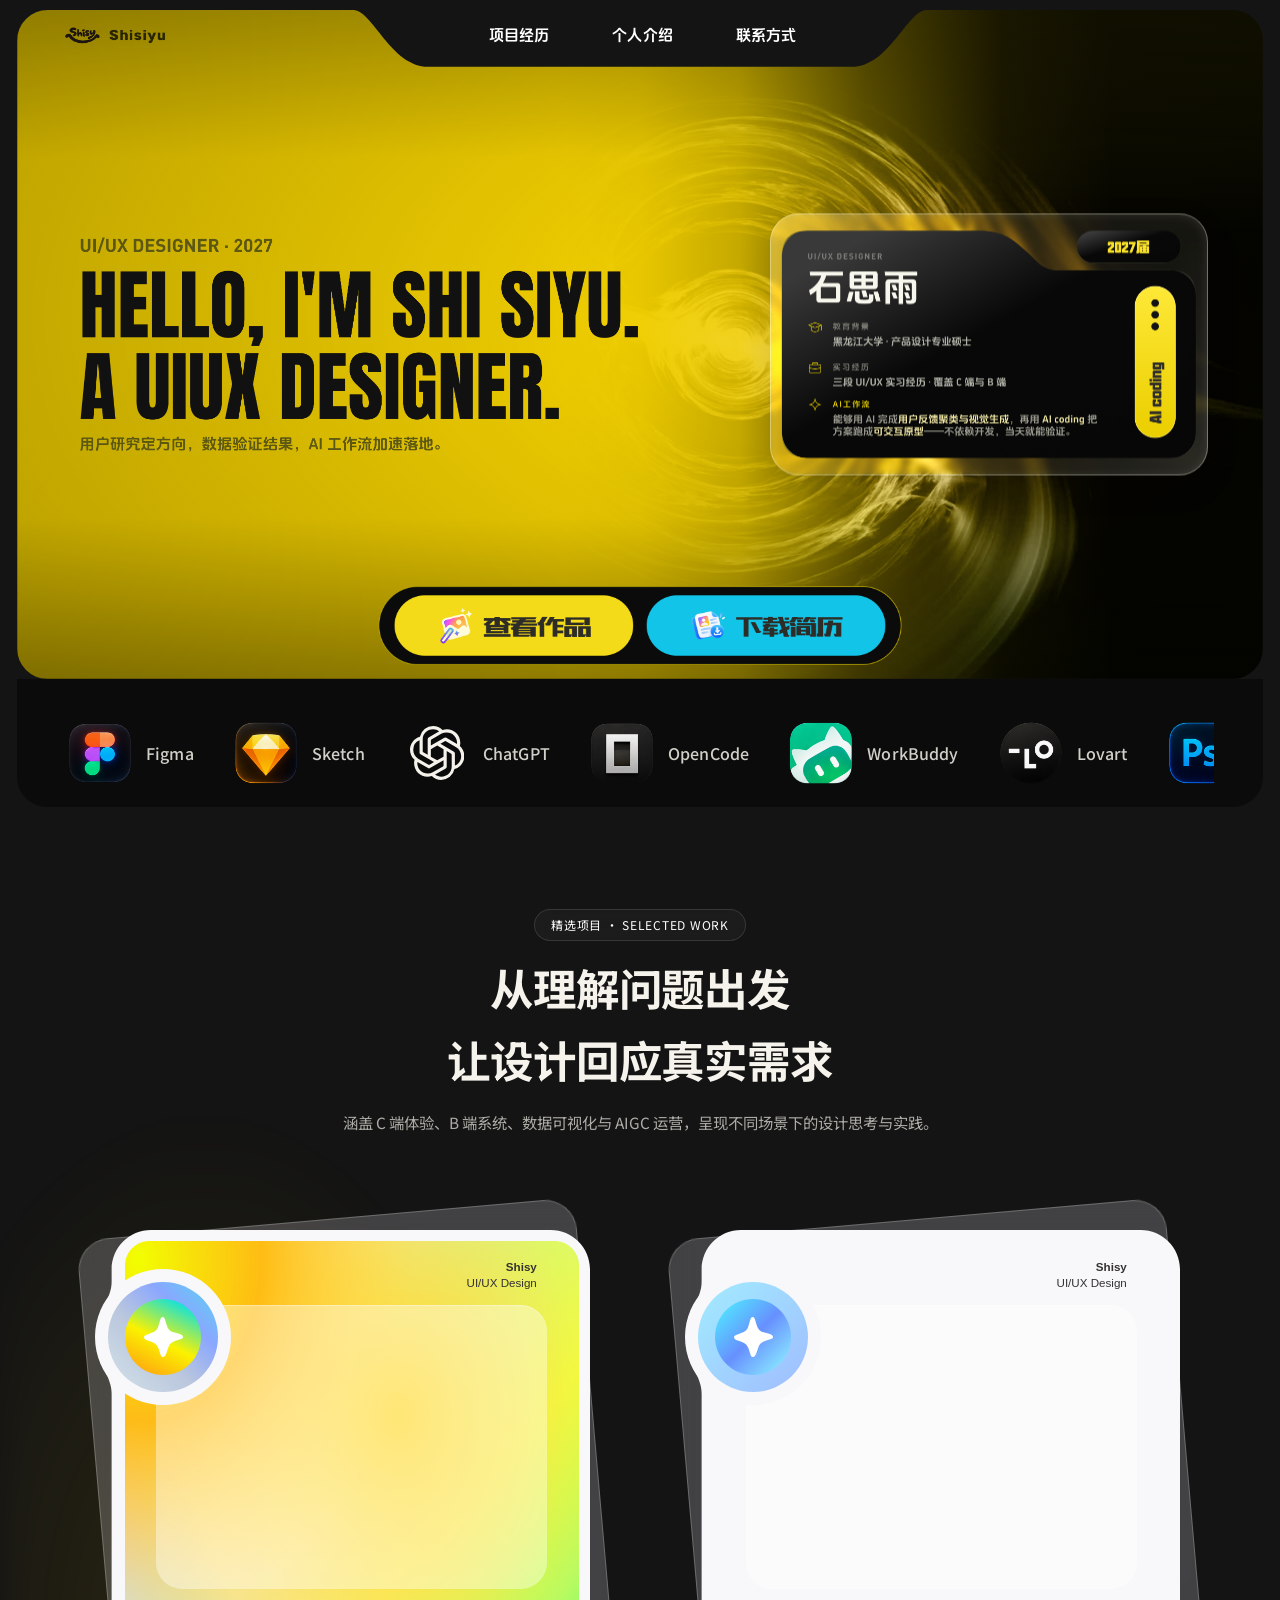
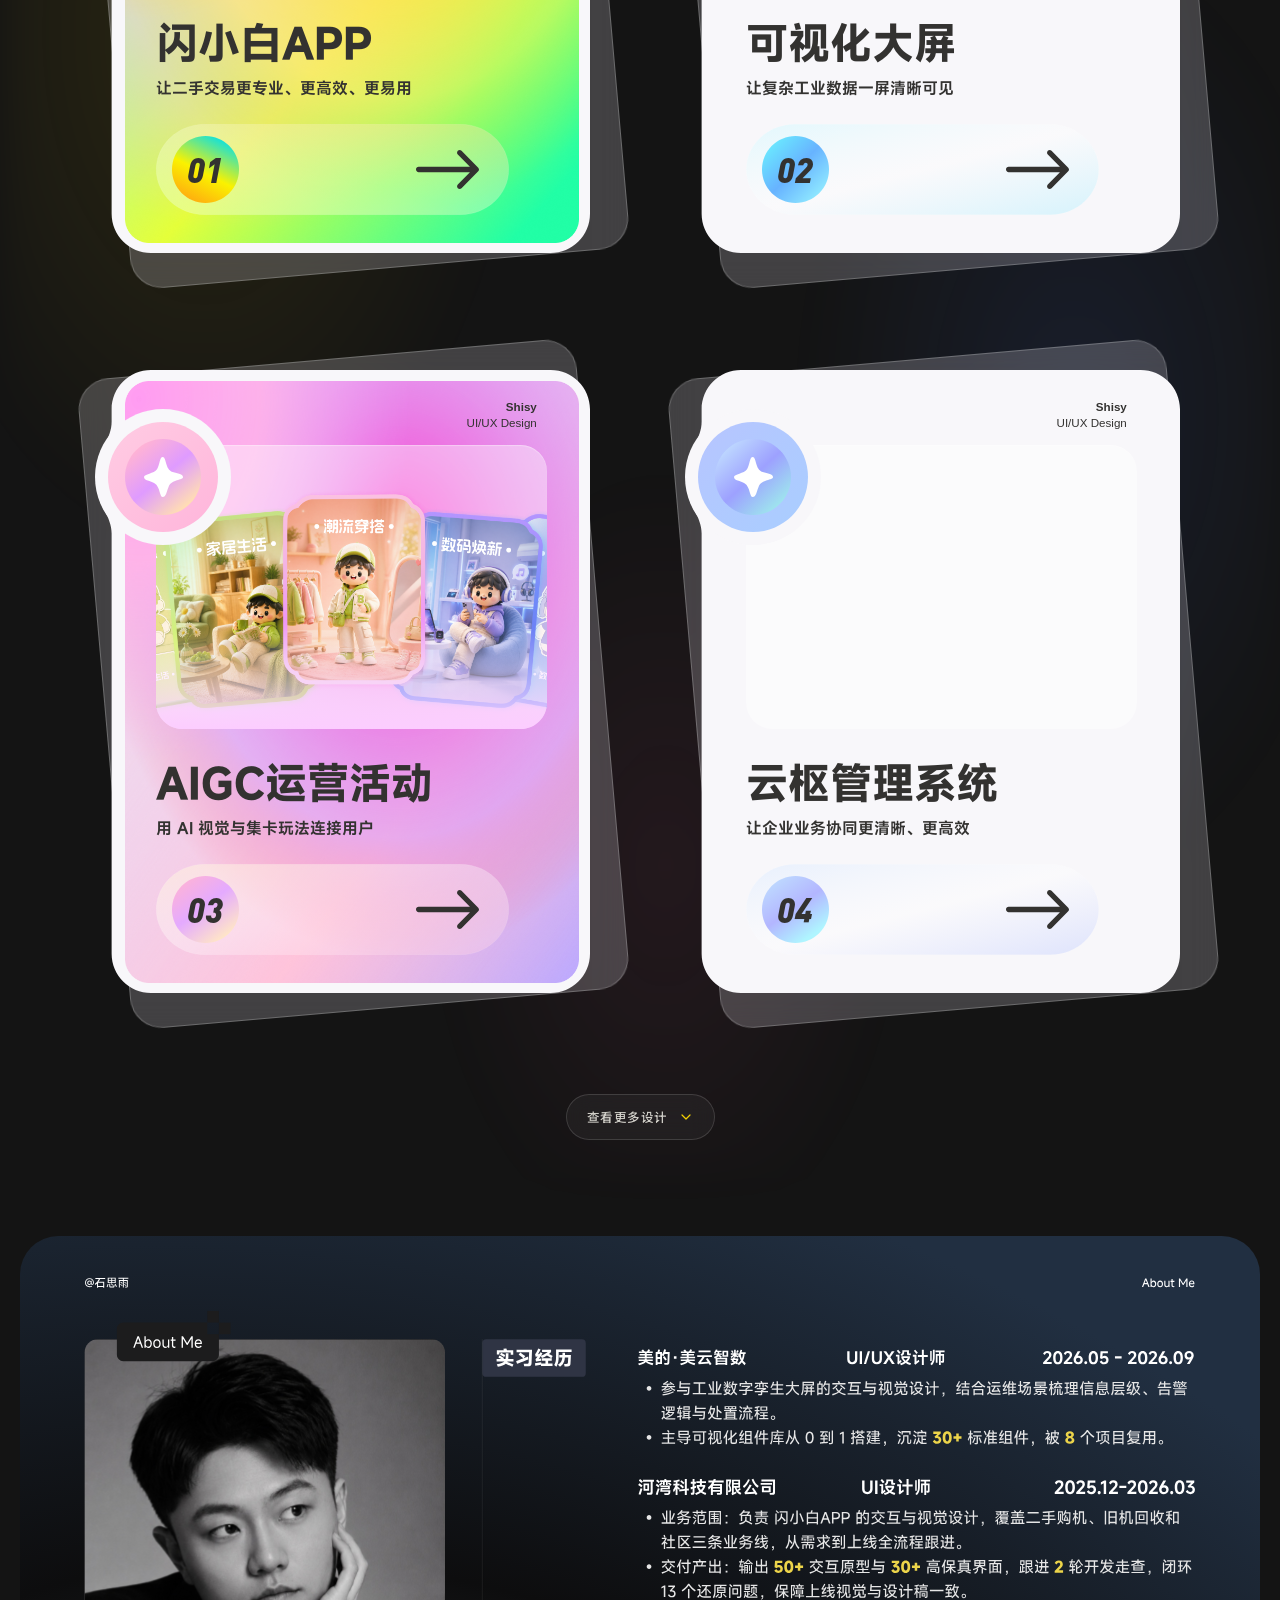
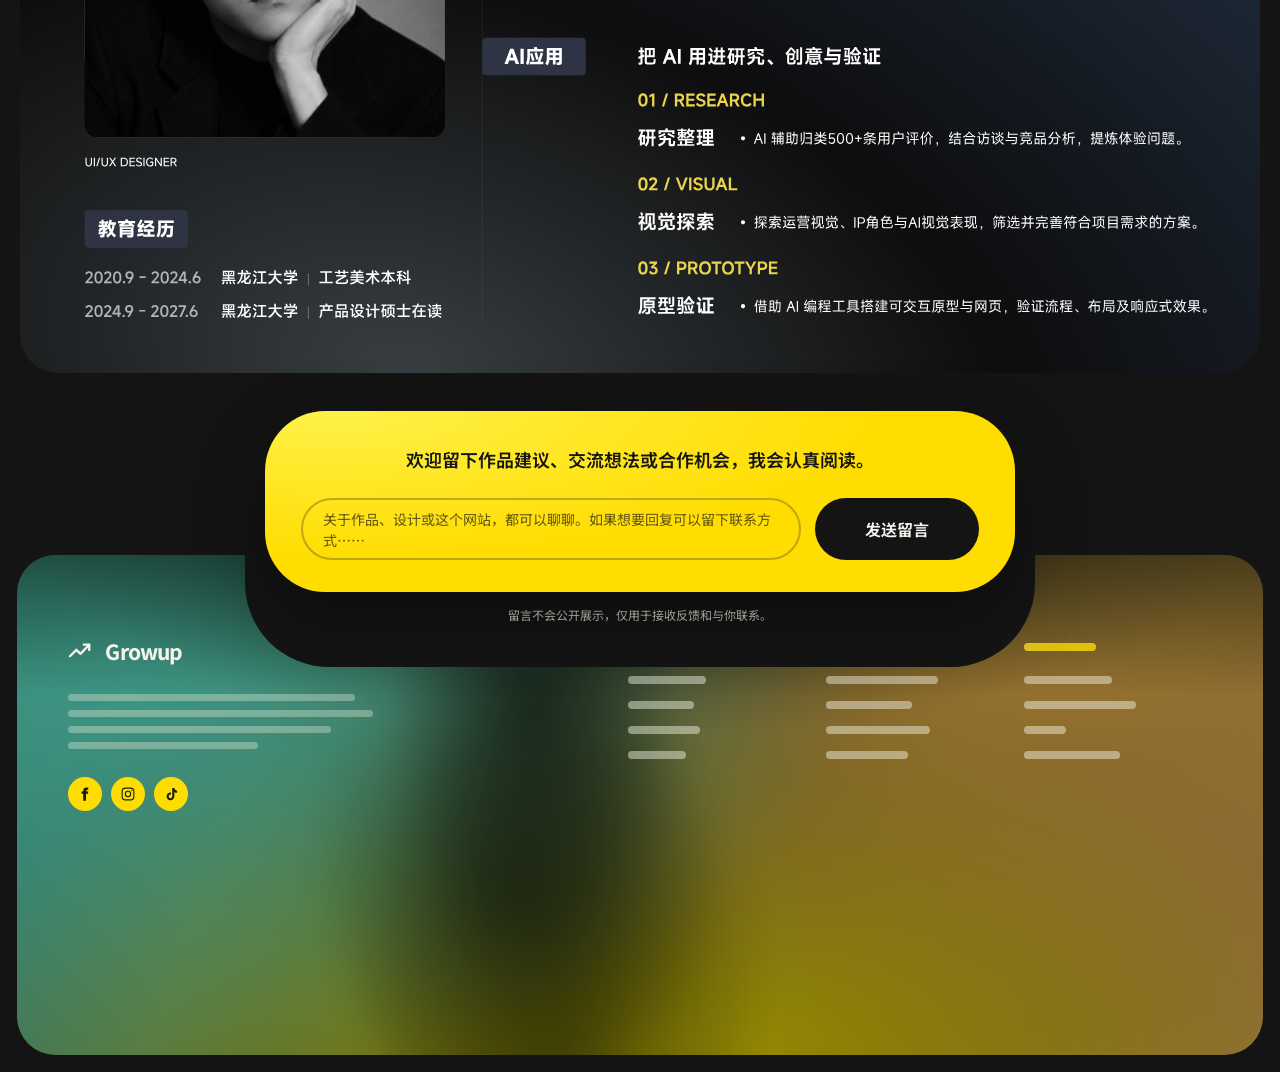
==== commit f340510c: "Hide feedback textarea scrollbar" ====
--- a/index.html
+++ b/index.html
@@ -8,7 +8,7 @@
   <script>document.documentElement.classList.add('js');</script>
   <link rel="preload" href="assets/fonts/anton-latin.woff2" as="font" type="font/woff2" crossorigin="">
   <link rel="stylesheet" href="assets/css/noto-sans-sc.css">
-  <link rel="stylesheet" href="assets/css/style.css?v=20261120-feedback1">
+  <link rel="stylesheet" href="assets/css/style.css?v=20261120-feedback2">
   <link rel="stylesheet" href="assets/css/explorations.css?v=20261120-explore1">
   <link rel="stylesheet" href="assets/css/about.css?v=20261120-about1">
 </head>
--- a/assets/css/style.css
+++ b/assets/css/style.css
@@ -2697,6 +2697,11 @@
   font-size: 14px;
   line-height: 21px;
   resize: none;
+  overflow-y: auto;
+  scrollbar-width: none;
+}
+.newsletter-message::-webkit-scrollbar {
+  display: none;
 }
 .newsletter-message::placeholder {
   color: #62550e;
